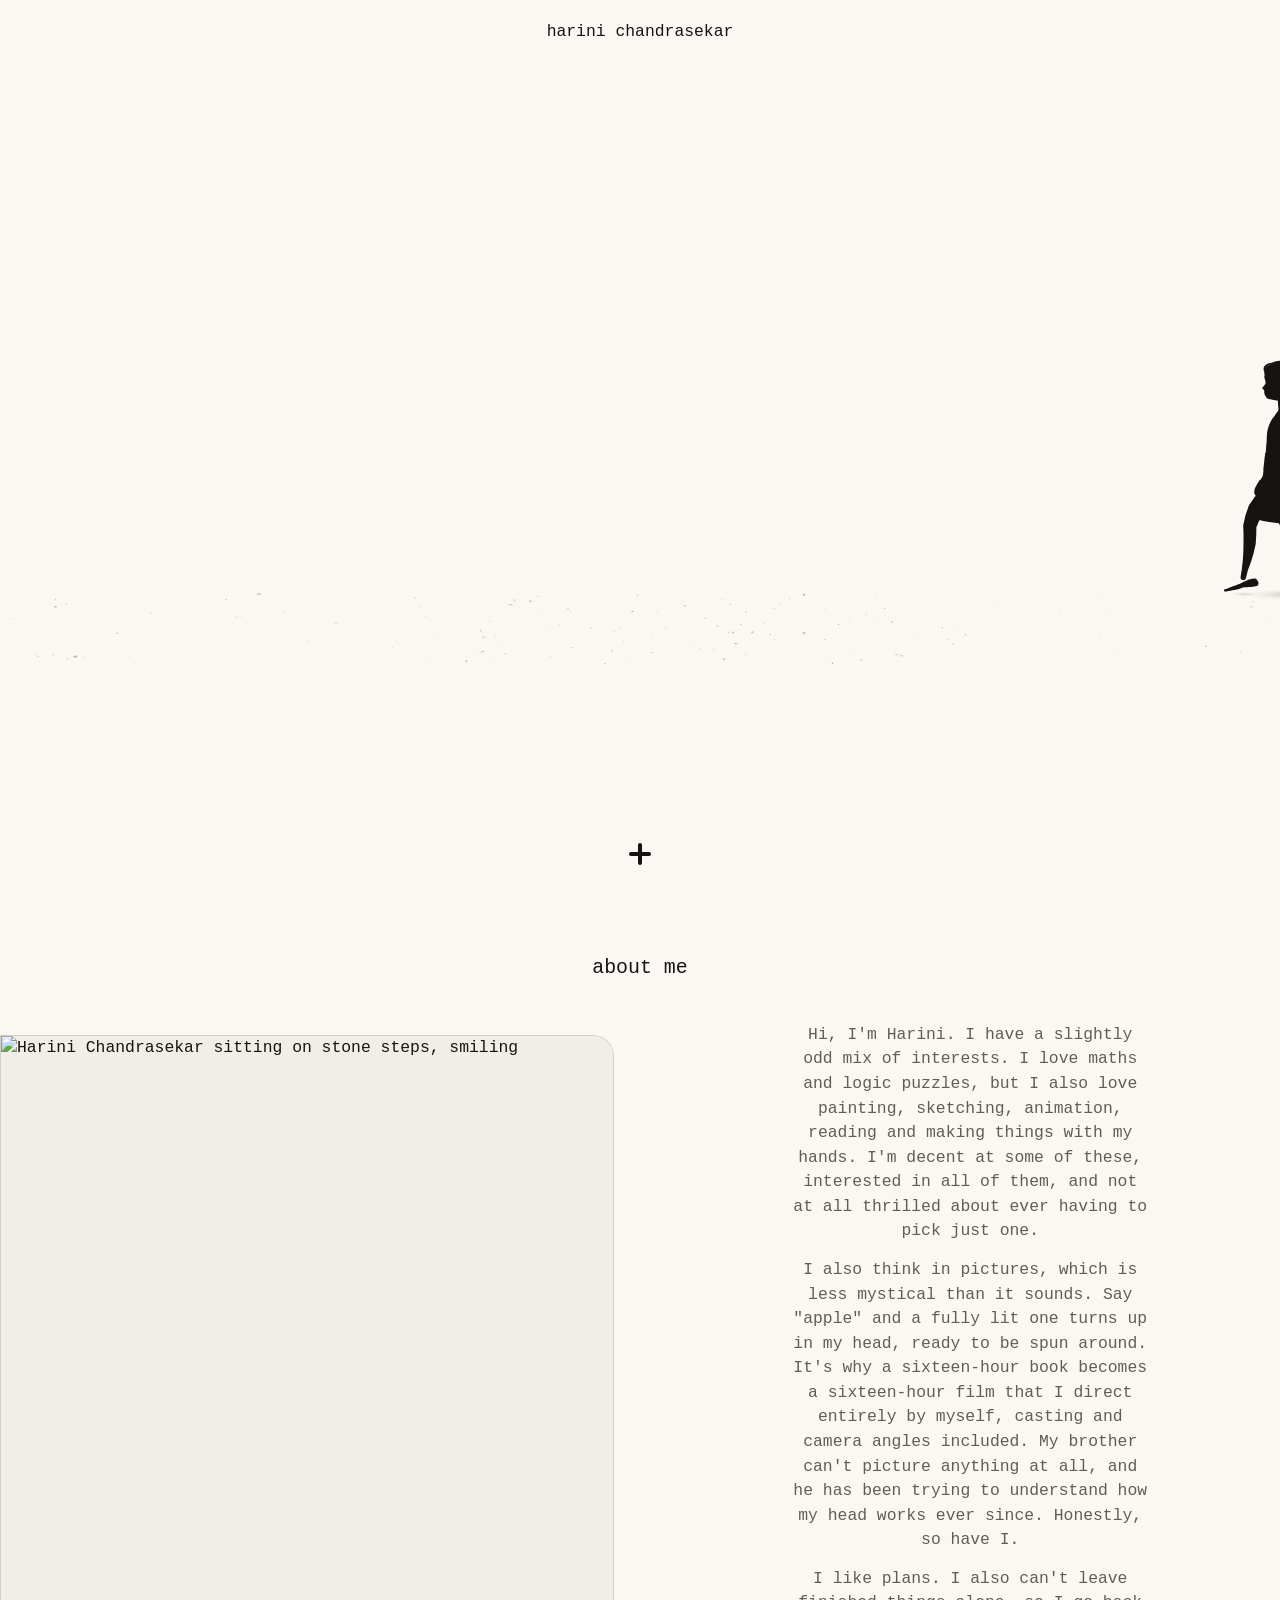
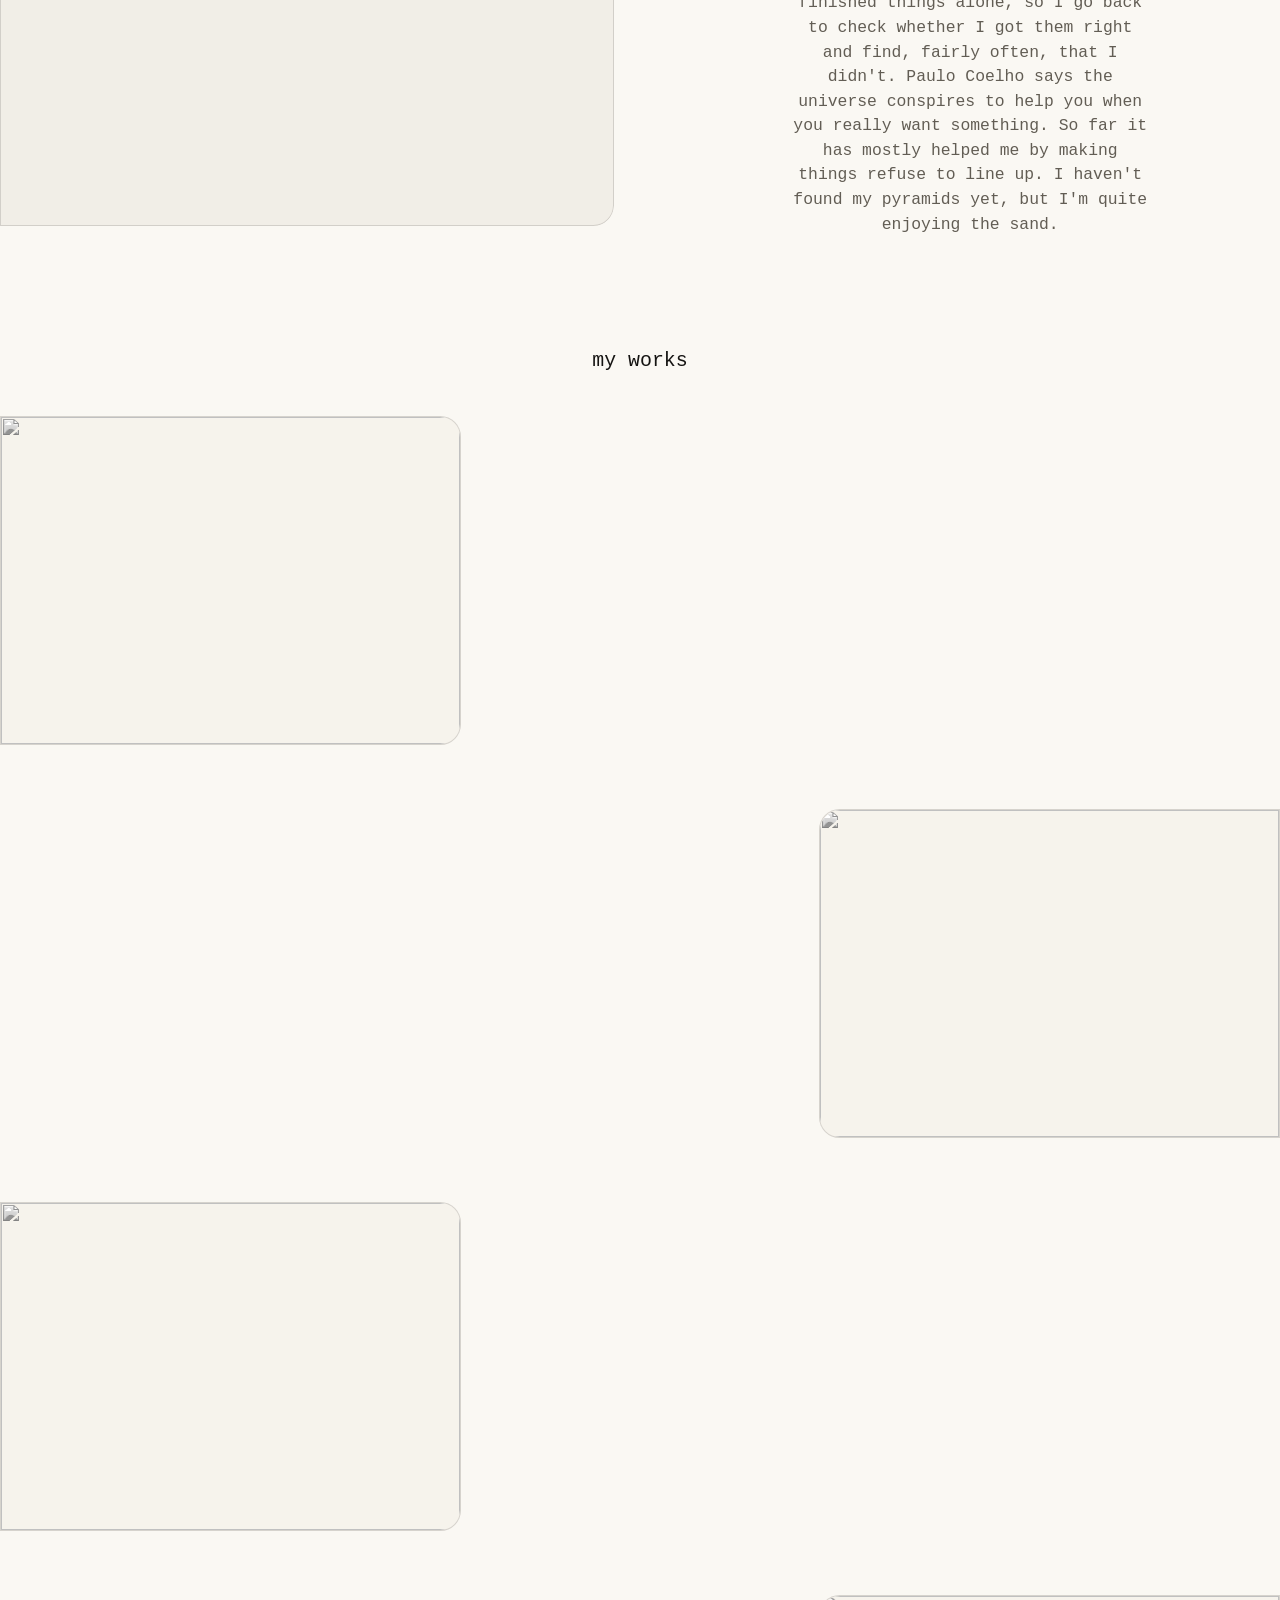
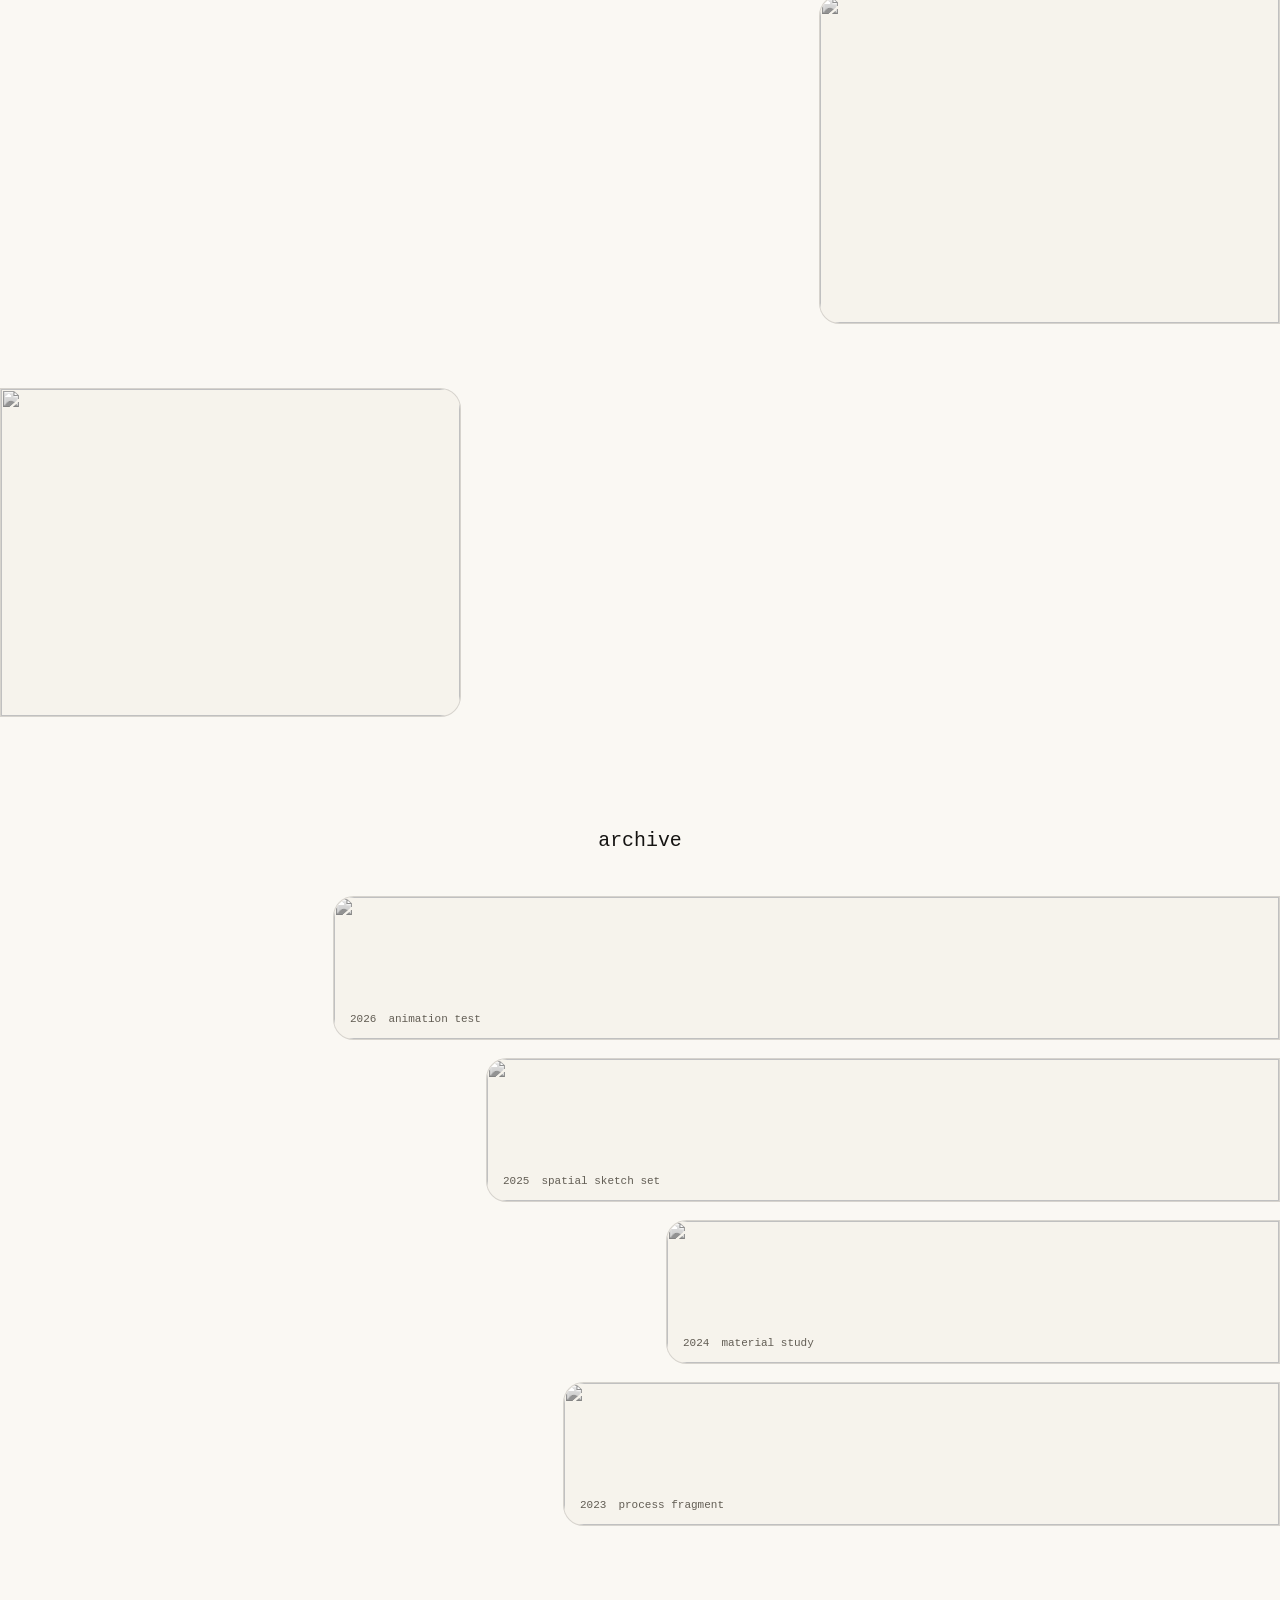
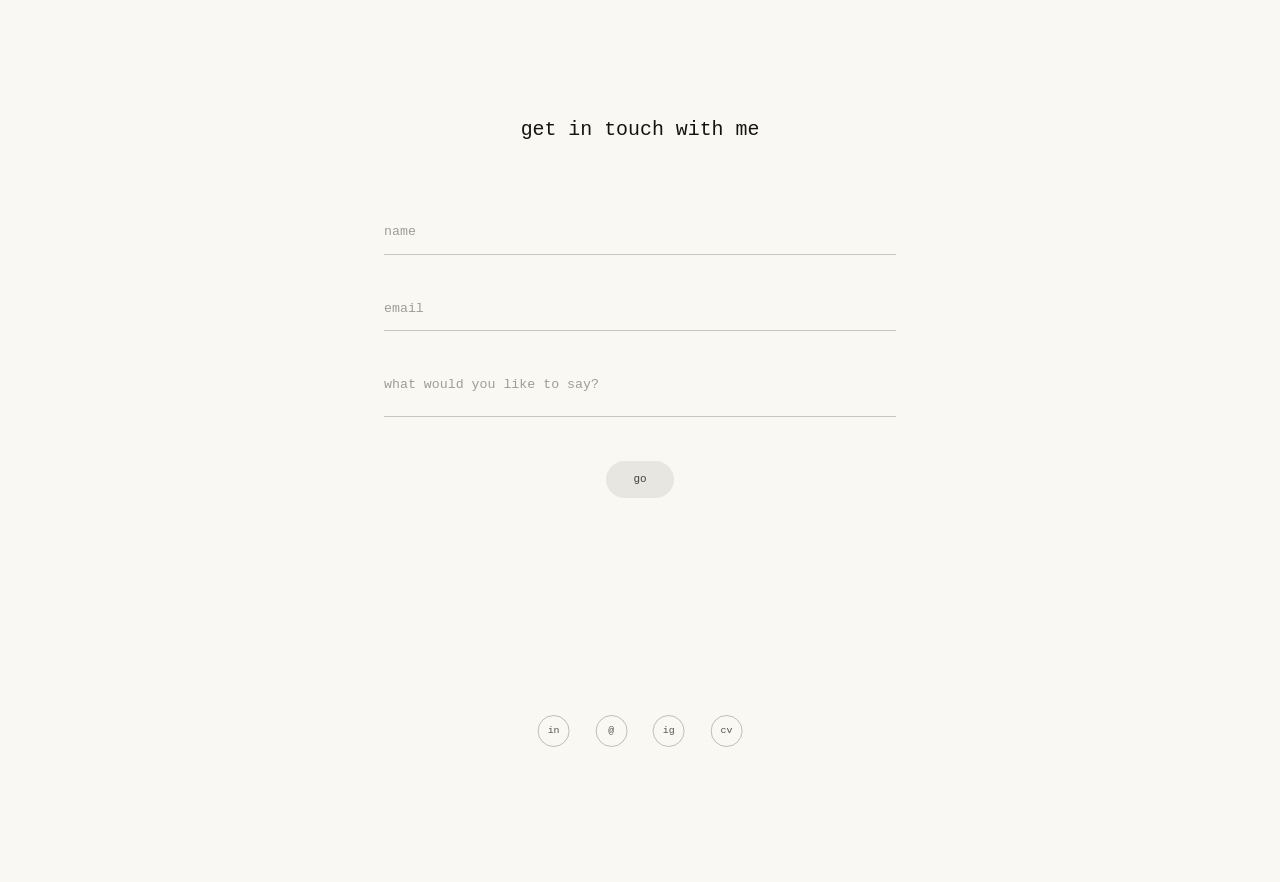
==== index.html @ f2aebfb5 "Smaller copies of the scripts in scripts/min/ (comments and indentation out: the landing animation 1" ====
<!doctype html>
<html lang="en">
  <head>
    <meta charset="utf-8">
    <meta name="viewport" content="width=device-width, initial-scale=1">
    <meta
      name="description"
      content="Personal portfolio website for Harini Chandrasekar."
    >
    <title>Harini Chandrasekar</title>
    <!-- link preview for application forms, email and messaging apps; the image address must be absolute (update it when the site moves to its own domain) -->
    <meta property="og:type" content="website">
    <meta property="og:title" content="Harini Chandrasekar">
    <meta property="og:description" content="Personal portfolio website for Harini Chandrasekar.">
    <meta property="og:url" content="https://harinichandrasekar0912.github.io/harini-portolfio/">
    <meta property="og:image" content="https://harinichandrasekar0912.github.io/harini-portolfio/assets/images/social/og-image.png">
    <meta property="og:image:width" content="1200">
    <meta property="og:image:height" content="630">
    <meta property="og:image:alt" content="The silhouette of a girl sketching her thoughts in the air, under the name Harini Chandrasekar.">
    <meta name="twitter:card" content="summary_large_image">
    <link rel="icon" type="image/svg+xml" href="assets/icons/favicon.svg">
    <link rel="apple-touch-icon" href="assets/icons/apple-touch-icon.png">
    <meta name="theme-color" content="#faf8f3">
    <link rel="stylesheet" href="styles/main.css">
    <link rel="stylesheet" href="styles/motion.css">
    <link rel="stylesheet" href="styles/responsive.css">
    <link rel="stylesheet" href="styles/landing-girl-animation.css">
    <!-- the landing animation is fetched at once, at high priority, but only started after the first paint (see the end of <body>) -->
    <link rel="preload" href="scripts/min/landing-girl-animation.js" as="script" fetchpriority="high">
  </head>
  <body>
    <a class="skip-link" href="#work">skip to work</a>

    <main id="main">
      <section class="section landing-section" id="landing" tabindex="-1" aria-label="landing">
        <h1 class="site-name">harini chandrasekar</h1>
        <div
          class="landing-media"
          role="img"
          aria-label="a black-and-white animation of a girl sketching her thoughts in the air"
        >
          <div class="landing-girl-animation" data-landing-girl-animation aria-hidden="true"></div>
        </div>
      </section>

      <section class="section about-section" id="about" tabindex="-1" aria-labelledby="about-heading">
        <h2 class="section-title" id="about-heading">about me</h2>
        <div class="section-inner about-layout">
          <figure class="about-portrait">
            <picture>
              <source type="image/avif" srcset="assets/images/about/portrait-480.avif 480w, assets/images/about/portrait-800.avif 791w" sizes="(max-width: 760px) 78vw, 46vw">
              <source type="image/webp" srcset="assets/images/about/portrait-480.webp 480w, assets/images/about/portrait-800.webp 791w" sizes="(max-width: 760px) 78vw, 46vw">
              <img
                src="assets/images/about/portrait-800.webp"
                alt="Harini Chandrasekar sitting on stone steps, smiling"
                width="791"
                height="791"
                loading="lazy"
                decoding="async"
              >
            </picture>
          </figure>
          <div class="about-copy">
            <p>Hi, I'm Harini. I have a slightly odd mix of interests. I love maths and logic puzzles, but I also love painting, sketching, animation, reading and making things with my hands. I'm decent at some of these, interested in all of them, and not at all thrilled about ever having to pick just one.</p>
            <p>I also think in pictures, which is less mystical than it sounds. Say "apple" and a fully lit one turns up in my head, ready to be spun around. It's why a sixteen-hour book becomes a sixteen-hour film that I direct entirely by myself, casting and camera angles included. My brother can't picture anything at all, and he has been trying to understand how my head works ever since. Honestly, so have I.</p>
            <p>I like plans. I also can't leave finished things alone, so I go back to check whether I got them right and find, fairly often, that I didn't. Paulo Coelho says the universe conspires to help you when you really want something. So far it has mostly helped me by making things refuse to line up. I haven't found my pyramids yet, but I'm quite enjoying the sand.</p>
          </div>
        </div>
      </section>

      <section class="section work-section" id="work" tabindex="-1" aria-labelledby="work-heading">
        <h2 class="section-title" id="work-heading">my works</h2>
        <ol class="work-list" aria-label="selected work">
          <li class="work-row work-row-left">
            <button class="work-tile" type="button" data-project-trigger="project-01" aria-label="open project: pause">
              <picture>
                <source type="image/avif" srcset="assets/images/work/project-01/thumb-800.avif 800w, assets/images/work/project-01/thumb-1200.avif 1200w" sizes="(max-width: 760px) min(82vw, 420px), min(36vw, 540px)">
                <img
                  src="assets/images/work/project-01/thumb-1200.webp"
                  srcset="assets/images/work/project-01/thumb-800.webp 800w, assets/images/work/project-01/thumb-1200.webp 1200w"
                  sizes="(max-width: 760px) min(82vw, 420px), min(36vw, 540px)"
                  alt=""
                  width="1200"
                  height="857"
                  loading="lazy"
                  decoding="async"
                >
              </picture>
            </button>
            <div class="work-space" aria-hidden="true"></div>
          </li>
          <li class="work-row work-row-right">
            <div class="work-space" aria-hidden="true"></div>
            <button class="work-tile" type="button" data-project-trigger="project-02" aria-label="open project: spatial archive">
              <picture>
                <source type="image/avif" srcset="assets/images/work/project-02/thumb-800.avif 800w, assets/images/work/project-02/thumb-1200.avif 1200w" sizes="(max-width: 760px) min(82vw, 420px), min(36vw, 540px)">
                <img
                  src="assets/images/work/project-02/thumb-1200.webp"
                  srcset="assets/images/work/project-02/thumb-800.webp 800w, assets/images/work/project-02/thumb-1200.webp 1200w"
                  sizes="(max-width: 760px) min(82vw, 420px), min(36vw, 540px)"
                  alt=""
                  width="1200"
                  height="857"
                  loading="lazy"
                  decoding="async"
                >
              </picture>
            </button>
          </li>
          <li class="work-row work-row-left">
            <button class="work-tile" type="button" data-project-trigger="project-03" aria-label="open project: rainy madras">
              <picture>
                <source type="image/avif" srcset="assets/images/work/project-03/thumb-800.avif 800w, assets/images/work/project-03/thumb-1200.avif 1200w" sizes="(max-width: 760px) min(82vw, 420px), min(36vw, 540px)">
                <img
                  src="assets/images/work/project-03/thumb-1200.webp"
                  srcset="assets/images/work/project-03/thumb-800.webp 800w, assets/images/work/project-03/thumb-1200.webp 1200w"
                  sizes="(max-width: 760px) min(82vw, 420px), min(36vw, 540px)"
                  alt=""
                  width="1200"
                  height="857"
                  loading="lazy"
                  decoding="async"
                >
              </picture>
            </button>
            <div class="work-space" aria-hidden="true"></div>
          </li>
          <li class="work-row work-row-right">
            <div class="work-space" aria-hidden="true"></div>
            <button class="work-tile" type="button" data-project-trigger="project-04" aria-label="open project: shade">
              <picture>
                <source type="image/avif" srcset="assets/images/work/project-04/thumb-800.avif 800w, assets/images/work/project-04/thumb-1200.avif 1200w" sizes="(max-width: 760px) min(82vw, 420px), min(36vw, 540px)">
                <img
                  src="assets/images/work/project-04/thumb-1200.webp"
                  srcset="assets/images/work/project-04/thumb-800.webp 800w, assets/images/work/project-04/thumb-1200.webp 1200w"
                  sizes="(max-width: 760px) min(82vw, 420px), min(36vw, 540px)"
                  alt=""
                  width="1200"
                  height="857"
                  loading="lazy"
                  decoding="async"
                >
              </picture>
            </button>
          </li>
          <li class="work-row work-row-left">
            <button class="work-tile" type="button" data-project-trigger="project-05" aria-label="open project: staircase">
              <picture>
                <source type="image/avif" srcset="assets/images/work/project-05/thumb-800.avif 800w, assets/images/work/project-05/thumb-1200.avif 1200w" sizes="(max-width: 760px) min(82vw, 420px), min(36vw, 540px)">
                <img
                  src="assets/images/work/project-05/thumb-1200.webp"
                  srcset="assets/images/work/project-05/thumb-800.webp 800w, assets/images/work/project-05/thumb-1200.webp 1200w"
                  sizes="(max-width: 760px) min(82vw, 420px), min(36vw, 540px)"
                  alt=""
                  width="1200"
                  height="857"
                  loading="lazy"
                  decoding="async"
                >
              </picture>
            </button>
            <div class="work-space" aria-hidden="true"></div>
          </li>
        </ol>
      </section>

      <section class="section archive-section" id="archive" tabindex="-1" aria-labelledby="archive-heading">
        <h2 class="section-title" id="archive-heading">archive</h2>
        <div class="section-inner archive-layout">
          <div class="archive-empty" aria-hidden="true"></div>
          <ol class="archive-bars" aria-label="archive items">
            <li>
              <button class="archive-item archive-bar archive-bar-long" type="button" data-project-trigger="archive-01" aria-label="open archive item: animation test">
                <img src="assets/images/archive/archive-placeholder.svg" alt="" width="1200" height="360" sizes="(max-width: 760px) 96vw, 58vw" loading="lazy" decoding="async">
                <span class="archive-bar-meta"><time datetime="2026">2026</time> animation test</span>
              </button>
            </li>
            <li>
              <button class="archive-item archive-bar archive-bar-medium" type="button" data-project-trigger="archive-02" aria-label="open archive item: spatial sketch set">
                <img src="assets/images/archive/archive-placeholder.svg" alt="" width="1200" height="360" sizes="(max-width: 760px) 88vw, 48vw" loading="lazy" decoding="async">
                <span class="archive-bar-meta"><time datetime="2025">2025</time> spatial sketch set</span>
              </button>
            </li>
            <li>
              <button class="archive-item archive-bar archive-bar-short" type="button" data-project-trigger="archive-03" aria-label="open archive item: material study">
                <img src="assets/images/archive/archive-placeholder.svg" alt="" width="1200" height="360" sizes="(max-width: 760px) 76vw, 38vw" loading="lazy" decoding="async">
                <span class="archive-bar-meta"><time datetime="2024">2024</time> material study</span>
              </button>
            </li>
            <li>
              <button class="archive-item archive-bar archive-bar-midshort" type="button" data-project-trigger="archive-04" aria-label="open archive item: process fragment">
                <img src="assets/images/archive/archive-placeholder.svg" alt="" width="1200" height="360" sizes="(max-width: 760px) 82vw, 42vw" loading="lazy" decoding="async">
                <span class="archive-bar-meta"><time datetime="2023">2023</time> process fragment</span>
              </button>
            </li>
          </ol>
        </div>
      </section>

      <section class="section contact-section" id="contact" tabindex="-1" aria-labelledby="contact-heading">
        <h2 class="sr-only" id="contact-heading">get in touch with me</h2>
        <div class="section-inner contact-layout">
          <form class="contact-form" data-contact-form novalidate>
            <p class="contact-title" aria-hidden="true">get in touch with me</p>
            <label for="contact-name">
              <span class="sr-only">name</span>
              <input id="contact-name" type="text" name="name" autocomplete="name" placeholder="name" required>
            </label>
            <label for="contact-email">
              <span class="sr-only">email</span>
              <input id="contact-email" type="email" name="email" autocomplete="email" placeholder="email" required>
            </label>
            <label for="contact-message">
              <span class="sr-only">what would you like to say?</span>
              <textarea id="contact-message" name="message" rows="1" placeholder="what would you like to say?" data-auto-expand required></textarea>
            </label>
            <button class="submit-button" type="submit">go</button>
            <p class="form-response" data-form-response aria-live="polite"></p>
          </form>

          <nav class="contact-links" aria-label="contact links">
            <a href="#" aria-label="LinkedIn">
              <span class="contact-icon-placeholder" aria-hidden="true">in</span>
            </a>
            <a href="mailto:" aria-label="email">
              <span class="contact-icon-placeholder" aria-hidden="true">@</span>
            </a>
            <a href="#" aria-label="Instagram">
              <span class="contact-icon-placeholder" aria-hidden="true">ig</span>
            </a>
            <a href="assets/documents/harini-chandrasekar-resume.pdf" download aria-label="download CV" data-pending>
              <span class="contact-icon-placeholder" aria-hidden="true">cv</span>
            </a>
          </nav>
        </div>
      </section>
    </main>

    <div class="viewport-edge-blur viewport-edge-blur-top" aria-hidden="true"></div>
    <div class="viewport-edge-blur viewport-edge-blur-bottom" aria-hidden="true"></div>

    <nav class="nav-object" data-nav-object aria-label="section navigation">
      <svg class="radial-lines" viewBox="0 0 380 180" aria-hidden="true" focusable="false">
        <line class="radial-line radial-line-about" x1="190" y1="138" x2="68" y2="50" pathLength="1"></line>
        <line class="radial-line radial-line-work" x1="190" y1="138" x2="142" y2="-6" pathLength="1"></line>
        <line class="radial-line radial-line-archive" x1="190" y1="138" x2="238" y2="-6" pathLength="1"></line>
        <line class="radial-line radial-line-contact" x1="190" y1="138" x2="312" y2="50" pathLength="1"></line>
      </svg>
      <ul class="radial-menu" id="radial-menu" aria-hidden="true">
        <li class="radial-item radial-item-about">
          <button type="button" data-nav-target="about" tabindex="-1">about</button>
        </li>
        <li class="radial-item radial-item-work">
          <button type="button" data-nav-target="work" tabindex="-1">work</button>
        </li>
        <li class="radial-item radial-item-archive">
          <button type="button" data-nav-target="archive" tabindex="-1">archive</button>
        </li>
        <li class="radial-item radial-item-contact">
          <button type="button" data-nav-target="contact" tabindex="-1">contact</button>
        </li>
      </ul>
      <button
        class="nav-core"
        type="button"
        data-nav-core
        aria-label="open navigation"
        aria-expanded="false"
        aria-controls="radial-menu"
      >
        <span class="nav-ring" aria-hidden="true">
          <svg viewBox="0 0 44 44" focusable="false">
            <circle cx="22" cy="22" r="20" pathLength="1"></circle>
          </svg>
        </span>
        <span class="plus-stem" aria-hidden="true"></span>
        <span class="plus-arm" aria-hidden="true"></span>
      </button>
    </nav>

    <div class="nav-travel-ball" data-travel-ball aria-hidden="true">
      <span class="travel-label" data-travel-label></span>
      <span class="travel-roll-detail" aria-hidden="true"></span>
      <span class="travel-shadow" aria-hidden="true"></span>
    </div>

    <div
      class="project-viewer"
      data-project-viewer
      role="dialog"
      aria-modal="true"
      aria-hidden="true"
      aria-label="focused project view"
      tabindex="-1"
    >
      <div class="project-glass" aria-hidden="true"></div>
      <figure class="project-hero-frame" data-project-frame aria-hidden="true">
        <img alt="" data-project-hero>
      </figure>
      <div class="project-story" data-project-story>
        <div class="project-track" data-project-track></div>
      </div>
      <div class="project-progress" data-project-progress aria-hidden="true">
        <span data-project-progress-bar></span>
      </div>
      <button class="project-close" type="button" data-project-close aria-label="close project view">
        <span aria-hidden="true"></span>
        <span aria-hidden="true"></span>
      </button>
    </div>

    <script src="scripts/min/navigation-ball.js" defer></script>
    <script src="scripts/min/main.js" defer></script>
    <script>
      /* The landing animation starts right after the page's first paint, so the title and the navigation never wait for it to set up
         (its file is already loading: the preload in <head>). A hidden tab, which paints nothing, starts it after a second. */
      (function () {
        var started = false;

        function start() {
          var el;

          if (started) {
            return;
          }

          started = true;
          el = document.createElement("script");
          el.src = "scripts/min/landing-girl-animation.js";
          document.body.appendChild(el);
        }

        document.addEventListener("DOMContentLoaded", function () {
          window.requestAnimationFrame(function () {
            window.setTimeout(start, 0);
          });
          window.setTimeout(start, 1000);
        });
      })();
    </script>
  </body>
</html>
---- styles/main.css ----
/*
  The design system. Every colour, size, line, corner, duration and curve on the page comes from this list; nothing is set "by eye" in
  a rule. Keep it small: if a new value seems needed, first try the nearest one that is already here.

  colour   paper (the page) and one shade of it for empty picture frames; ink for text in three strengths (ink, soft, faint);
           lines are ink at three fixed strengths (soft, line, strong). The project stage is black with white at two strengths.
  type     one family (monospace), four sizes (xs, sm, md, lg), two weights, two line-heights.
  lines    one hairline (1px). Corners: the picture radius, the pill and the circle.
  motion   one curve (a gentle deceleration) and three durations (fast for colour, medium for state, slow for arrivals).
*/
:root {
  --color-ink-rgb: 21 20 18; /* the ink as channels, for the fixed-strength tints below */
  --color-paper-rgb: 250 248 243;
  --color-paper: #faf8f3;
  --color-paper-shade: #f6f3ec; /* an empty picture frame, before its picture arrives */
  --color-paper-warm: var(--color-paper-shade); /* older name, same value */
  --color-paper-soft: #f1eee7; /* about portrait frame only: to become --color-paper-shade (About owner) */
  --color-ink: #151412;
  --color-ink-soft: #625d54; /* secondary text */
  --color-ink-faint: rgb(var(--color-ink-rgb) / 0.42); /* placeholders, the dotted spokes of the menu */
  --color-line-soft: rgb(var(--color-ink-rgb) / 0.08);
  --color-line: rgb(var(--color-ink-rgb) / 0.14);
  --color-line-strong: rgb(var(--color-ink-rgb) / 0.58);

  --color-stage: #050505; /* the project viewer */
  --color-on-stage: #ffffff;
  --color-stage-line: rgb(255 255 255 / 0.28);
  --color-stage-line-strong: rgb(255 255 255 / 0.86);

  /* Suisse Int'l Mono is named first but is not loaded by the site, so visitors see their system monospace (SF Mono on a Mac, Consolas on
     Windows). Consolas has no weights between regular and bold, so the two weights below only differ on a Mac. */
  --font-mono: "Suisse Int'l Mono", "Suisse Intl Mono", ui-monospace, "SFMono-Regular", "SF Mono", Consolas, "Liberation Mono", Menlo, monospace;
  --weight-regular: 370;
  --weight-medium: 420;
  --leading-tight: 1.2;
  --leading-body: 1.5;

  --hairline: 1px;
  --radius-circle: 50%;
  --radius-pill: 999px;

  --focus-ring: var(--hairline) solid var(--color-ink);
  --focus-offset: 4px;

  --space-1: 0.25rem;
  --space-2: 0.5rem;
  --space-3: 0.75rem;
  --space-4: 1rem;
  --space-5: 1.5rem;
  --space-6: 2rem;
  --space-7: 3rem;
  --space-8: 5.5rem;
  --space-9: 9rem;
  --space-10: 12rem;
  --page-x: clamp(1.25rem, 5.4vw, 6.25rem);

  --text-xs: clamp(0.66rem, 0.64rem + 0.06vw, 0.72rem); /* labels, captions, the menu */
  --text-sm: clamp(0.78rem, 0.75rem + 0.1vw, 0.88rem); /* form fields, project text */
  --text-md: clamp(0.94rem, 0.88rem + 0.18vw, 1.06rem); /* reading text, the name */
  --text-lg: clamp(1rem, 0.86rem + 0.48vw, 1.32rem); /* section titles */
  --title-gap: clamp(2.25rem, 4.8vh, 3.75rem); /* from a section title to its content */

  --line-thin: var(--hairline); /* older name */
  --radius-round: var(--radius-pill); /* older name */
  --image-radius: clamp(14px, 1.6vw, 28px);

  --ease-standard: cubic-bezier(0.22, 1, 0.36, 1);
  --duration-fast: 160ms; /* colour and opacity answers to the pointer */
  --duration-medium: 360ms; /* a change of state */
  --duration-slow: 720ms; /* things arriving */

  /* the navigation's own sequence (scripts/navigation-ball.js times the spokes and the ball against these; change them together) */
  --nav-blink: 120ms; /* a linear cut in or out */
  --nav-draw: 500ms; /* the ring draws, then the spokes and the black disc arrive */
  --nav-pop: 440ms; /* each circle pops in ... */
  --nav-pop-after: 940ms; /* ... starting once the drawing is done */
  --nav-choose: 900ms; /* the chosen circle shrinks into the ball */
  --nav-restore: 420ms; /* the plus comes back after a trip */

  --z-edge-blur: 500;
  --z-site-name: 650;
  --z-nav: 700;
  --z-travel-ball: 760;
  --z-project: 900;

  --plus-circle-size: 42px;
  --nav-bottom-buffer: clamp(1rem, 3vh, 1.55rem);
  --navi-circle-size: 62px;
  --nav-size: var(--plus-circle-size);
  --ball-size: 44px;
  --contact-icon-size: 32px;
  --section-gap-half: clamp(3rem, 6.2vh, 4.75rem); /* half the space between two sections' contents */
  --landing-media-width: min(92vw, 1180px);
  --landing-media-mobile-width: min(90vw, 560px);
}

/*
  Font preview, temporary (the switch is the small script at the top of index.html). Each family gets the two weights the tokens use
  (370 / 420 for the variable Geist and JetBrains), or the nearest it has (400 for both in Plex and DM, which have nothing between
  400 and 500). Every family has the same 0.6 em character width, so lines break in the same places. Remove once a family is chosen
  and self-hosted.
*/
html[data-font="plex"] {
  --font-mono: "IBM Plex Mono", ui-monospace, monospace;
  --weight-regular: 400;
  --weight-medium: 400; /* 500 is its next weight, much heavier than 420 next to the others; 400 is the nearest */
}

html[data-font="geist"] {
  --font-mono: "Geist Mono", ui-monospace, monospace;
}

/* JetBrains Mono's lower case is about 6 % taller than the others' (x-height 0.55 em against 0.50 to 0.53): it is set to Plex's
   x-height so it doesn't win or lose on size alone */
html[data-font="jetbrains"] {
  --font-mono: "JetBrains Mono", ui-monospace, monospace;
  font-size-adjust: 0.52;
}

html[data-font="dm"] {
  --font-mono: "DM Mono", ui-monospace, monospace;
  --weight-regular: 400;
  --weight-medium: 400; /* 500 is its next weight, much heavier than 420 next to the others; 400 is the nearest */
}

*,
*::before,
*::after {
  box-sizing: border-box;
}

html {
  /* the page is drawn in its own paper and ink: a browser's automatic dark mode must not invert it */
  color-scheme: only light;
  background: var(--color-paper);
  color: var(--color-ink);
  scroll-behavior: smooth;
  text-size-adjust: 100%;
  /* No classic scrollbar: it used to vanish whenever a project opened (and come back when it closed), which shifted the whole
     page and the navigation ball sideways by half a scrollbar. Scrolling itself (wheel, touch, keys, the nav) is unchanged. */
  scrollbar-width: none;
  /* no grey flash over a tile / button when it is tapped on a phone */
  -webkit-tap-highlight-color: transparent;
}

html::-webkit-scrollbar {
  display: none;
}

a,
button,
input,
textarea,
[data-project-trigger] {
  touch-action: manipulation;
}

body {
  min-width: 320px;
  margin: 0;
  background: var(--color-paper);
  color: var(--color-ink);
  font-family: var(--font-mono);
  font-size: var(--text-md);
  font-weight: var(--weight-regular);
  line-height: var(--leading-body);
  letter-spacing: 0;
  overflow-x: hidden;
  transition:
    background-color var(--duration-slow) var(--ease-standard),
    color var(--duration-slow) var(--ease-standard);
}

body.is-project-open {
  overflow: hidden;
}

/* paragraphs break without a lone last word; one-line titles stay whole */
p {
  text-wrap: pretty;
}

h1,
h2,
h3 {
  text-wrap: balance;
}

img,
svg,
video {
  display: block;
  max-width: 100%;
}

button,
input,
textarea {
  font: inherit;
  letter-spacing: inherit;
}

button {
  color: inherit;
}

a {
  color: inherit;
  text-decoration: none;
}

a:hover,
a:focus-visible {
  text-decoration: underline;
  text-decoration-thickness: var(--hairline);
  text-underline-offset: 0.28em;
}

button:focus-visible,
a:focus-visible,
input:focus-visible,
textarea:focus-visible {
  outline: var(--focus-ring);
  outline-offset: var(--focus-offset);
}

/* selected text is ink on paper turned round; on the dark project stage, the other way */
::selection {
  background: var(--color-ink);
  color: var(--color-paper);
}

.project-viewer.is-active ::selection {
  background: var(--color-on-stage);
  color: var(--color-stage);
}

/* the skip link is its own focus mark: a pill that slides in, with no second ring or underline around it */
.skip-link {
  position: fixed;
  left: var(--space-4);
  top: var(--space-4);
  z-index: 1000;
  padding: var(--space-2) var(--space-3);
  background: var(--color-paper);
  border: var(--hairline) solid var(--color-ink);
  border-radius: var(--radius-pill);
  font-size: var(--text-xs);
  line-height: var(--leading-tight);
  transform: translateY(calc(-100% - var(--space-4) - 2px));
  transition: transform var(--duration-medium) var(--ease-standard);
}

.skip-link:focus,
.skip-link:focus-visible {
  outline: none;
  text-decoration: none;
  transform: translateY(0);
}

.sr-only {
  position: absolute;
  width: 1px;
  height: 1px;
  padding: 0;
  margin: -1px;
  overflow: hidden;
  clip: rect(0, 0, 0, 0);
  white-space: nowrap;
  border: 0;
}

.section {
  position: relative;
  min-height: 100svh;
  padding: var(--space-10) var(--page-x);
}

.section:focus {
  outline: none;
}

.section-title {
  width: 100%;
  margin: 0 0 var(--title-gap);
  color: var(--color-ink);
  font-size: var(--text-lg);
  font-weight: var(--weight-regular);
  line-height: var(--leading-tight);
  text-align: center;
  text-transform: lowercase;
}

/*
  Soft edges at the top and bottom of the window while the page is scrolling. These are plain gradients that fade the content into the
  paper colour. (They used to be blurred glass; a blurred backdrop over a scrolling page froze the first scroll for ~100 ms and cost
  frames on slower graphics cards, for an effect that is hard to tell apart from a fade.)
*/
.viewport-edge-blur {
  position: fixed;
  left: 0;
  z-index: var(--z-edge-blur);
  width: 100%;
  pointer-events: none;
  opacity: 0;
  transition: opacity var(--duration-medium) var(--ease-standard);
}

.viewport-edge-blur-top {
  top: 0;
  height: clamp(72px, 12vh, 150px);
  background: linear-gradient(
    to bottom,
    rgb(var(--color-paper-rgb) / 0.9) 0%,
    rgb(var(--color-paper-rgb) / 0.72) 30%,
    rgb(var(--color-paper-rgb) / 0.3) 66%,
    rgb(var(--color-paper-rgb) / 0) 100%
  );
}

.viewport-edge-blur-bottom {
  bottom: 0;
  height: clamp(84px, 14vh, 170px);
  background: linear-gradient(
    to top,
    rgb(var(--color-paper-rgb) / 0.9) 0%,
    rgb(var(--color-paper-rgb) / 0.72) 30%,
    rgb(var(--color-paper-rgb) / 0.3) 66%,
    rgb(var(--color-paper-rgb) / 0) 100%
  );
}

/*
  Pictures (the overview tiles, the archive bars, the portrait) sit ABOVE the paper-coloured edge fades, so the white fade only acts on the page
  itself (text, paper). Where a picture crosses the top or bottom edge of the screen it fades to black instead: scripts/main.js
  (initImageVignette) gives each picture two strips with a fixed black gradient, as tall as the edge zone, and moves them with a transform so
  the black stays pinned to the edge of the screen while the picture scrolls through it (nothing is repainted while scrolling).
*/
:root {
  --z-edge-pictures: 510;
  --vig-top-h: 108px;
  --vig-bottom-h: 126px;
}

.edge-vignette {
  position: absolute;
  left: 0;
  right: 0;
  z-index: 2;
  display: none;
  pointer-events: none;
  will-change: transform;
}

.edge-vignette-top {
  top: 0;
  height: var(--vig-top-h);
  background: linear-gradient(
    to bottom,
    rgba(0, 0, 0, 0.9) 0%,
    rgba(0, 0, 0, 0.68) 30%,
    rgba(0, 0, 0, 0.28) 66%,
    rgba(0, 0, 0, 0) 100%
  );
}

.edge-vignette-bottom {
  bottom: 0;
  height: var(--vig-bottom-h);
  background: linear-gradient(
    to top,
    rgba(0, 0, 0, 0.9) 0%,
    rgba(0, 0, 0, 0.68) 30%,
    rgba(0, 0, 0, 0.28) 66%,
    rgba(0, 0, 0, 0) 100%
  );
}

body.is-scroll-middle .viewport-edge-blur {
  opacity: 1;
}

body.is-scroll-bottom .viewport-edge-blur-top {
  opacity: 0.9;
}

body.is-scroll-top .viewport-edge-blur,
body.is-scroll-bottom .viewport-edge-blur-bottom,
body.is-project-open .viewport-edge-blur {
  opacity: 0;
}

.section-inner {
  width: min(100%, 1180px);
  margin-inline: auto;
}

.landing-section {
  display: grid;
  grid-template-rows: auto minmax(0, 1fr);
  align-items: stretch;
  min-height: 100svh;
  padding-top: clamp(1rem, 2.4vh, 1.55rem);
  padding-bottom: calc(var(--space-8) + var(--nav-size));
}

.site-name {
  position: relative;
  z-index: var(--z-site-name);
  margin: 0;
  text-align: center;
  color: var(--color-ink);
  font-size: var(--text-md);
  font-weight: var(--weight-medium);
  line-height: var(--leading-tight);
  letter-spacing: 0;
  text-transform: lowercase;
}

.landing-media {
  position: relative;
  align-self: center;
  justify-self: center;
  width: var(--landing-media-width);
  aspect-ratio: 21 / 8;
  margin-top: clamp(0.5rem, 2vh, 1.5rem);
  border: var(--line-thin) solid var(--color-line-soft);
  background: var(--color-paper);
  overflow: hidden;
}

.about-section {
  display: flex;
  flex-direction: column;
  align-items: center;
  justify-content: flex-start;
  /* the space between one section's content and the next section's title is the bottom padding of one plus the top padding of the other:
     kept to roughly one and a half rows of tiles (it used to be four) */
  min-height: 0;
  padding-block: var(--section-gap-half);
}

.about-layout {
  display: grid;
  grid-template-columns: minmax(320px, 0.9fr) minmax(280px, 1.1fr);
  align-items: center;
  width: 100vw;
  margin-left: calc(50% - 50vw);
  gap: clamp(5rem, 12vw, 12rem);
}

.about-portrait {
  position: relative;
  z-index: var(--z-edge-pictures);
  width: min(48vw, 660px);
  margin: 0;
  justify-self: start;
  overflow: hidden;
  border-radius: 0 var(--image-radius) var(--image-radius) 0;
}

.about-portrait picture {
  display: block;
  border-radius: inherit;
}

.about-portrait img {
  width: 100%;
  aspect-ratio: 1 / 1;
  object-fit: cover;
  border: var(--line-thin) solid var(--color-line);
  border-radius: inherit;
  background: var(--color-paper-soft);
}

.about-copy {
  align-self: center;
  justify-self: center;
  max-width: clamp(18rem, 28vw, 30rem);
  margin-top: 0;
  color: var(--color-ink-soft);
  font-size: var(--text-md);
  font-weight: 340;
  text-align: center;
}

.about-copy p + p {
  margin-top: 0.85em;
}

.about-copy p {
  margin: 0;
}

.work-section {
  min-height: 0;
  padding-block: var(--section-gap-half);
}

.work-list {
  display: grid;
  gap: clamp(2.75rem, 5vw, 5rem);
  width: 100vw;
  padding: 0;
  margin: 0 0 0 calc(50% - 50vw);
  list-style: none;
}

.work-row {
  display: grid;
  grid-template-columns: minmax(0, 1fr) minmax(0, 1fr);
  align-items: center;
  gap: 0;
  min-height: clamp(220px, 25vw, 360px);
}

.work-row-right {
  grid-template-columns: minmax(0, 1fr) minmax(0, 1fr);
}

.work-tile {
  position: relative;
  display: block;
  width: clamp(280px, 36vw, 540px);
  aspect-ratio: 7 / 5;
  padding: 0;
  border: var(--line-thin) solid var(--color-line);
  border-radius: 0;
  background: var(--color-paper-warm);
  cursor: pointer;
  overflow: hidden;
  z-index: var(--z-edge-pictures);
  /* its own compositor layer: the greyscale + rounded clip of the picture is painted once, not again as the tile scrolls into view */
  will-change: transform;
}

.work-row-left .work-tile {
  justify-self: start;
  border-radius: 0 var(--image-radius) var(--image-radius) 0;
}

.work-row-right .work-tile {
  justify-self: end;
  border-radius: var(--image-radius) 0 0 var(--image-radius);
}

.work-tile::after {
  content: "";
  position: absolute;
  inset: 0;
  border: 0 solid rgba(17, 17, 17, 0);
  pointer-events: none;
}

.work-tile picture {
  display: block;
  width: 100%;
  height: 100%;
  border-radius: inherit;
}

.work-tile img {
  width: 100%;
  height: 100%;
  object-fit: cover;
  border-radius: inherit;
  filter: grayscale(1);
}

.work-space {
  min-height: clamp(4rem, 12vw, 9rem);
}

.archive-section {
  display: flex;
  flex-direction: column;
  align-items: center;
  justify-content: flex-start;
  min-height: 0;
  padding-block: var(--section-gap-half);
}

.archive-layout {
  display: grid;
  grid-template-columns: minmax(180px, 1fr) minmax(320px, 0.72fr);
  align-items: center;
  width: 100vw;
  margin-left: calc(50% - 50vw);
  gap: clamp(3rem, 8vw, 9rem);
}

.archive-empty {
  min-height: 1px;
}

.archive-bars {
  display: grid;
  gap: clamp(1rem, 2vh, 1.6rem);
  justify-items: end;
  /* min-width 0: the long bars must not stretch their grid column (that pushed the whole stack past the right edge of the screen);
     they reach out to the left from the right edge instead */
  min-width: 0;
  width: 100%;
  padding: 0;
  margin: 0;
  list-style: none;
}

.archive-bars li {
  display: flex;
  justify-content: flex-end;
  min-width: 0;
  width: 100%;
}

.archive-bar {
  --bar-width: clamp(520px, 64vw, 980px);
  position: relative;
  display: block;
  flex-shrink: 0;
  width: var(--bar-width);
  height: clamp(124px, 16vh, 210px);
  padding: 0;
  margin: 0;
  border: var(--line-thin) solid var(--color-line);
  border-radius: var(--image-radius) 0 0 var(--image-radius);
  background: var(--color-paper-warm);
  color: var(--color-paper);
  text-align: left;
  cursor: pointer;
  overflow: hidden;
  z-index: var(--z-edge-pictures);
  will-change: transform;
}

.archive-bar-long {
  --bar-width: clamp(600px, 74vw, 1240px);
}

.archive-bar-medium {
  --bar-width: clamp(520px, 62vw, 1050px);
}

.archive-bar-midshort {
  --bar-width: clamp(460px, 56vw, 940px);
}

.archive-bar-short {
  --bar-width: clamp(400px, 48vw, 780px);
}

.archive-bar img {
  width: 100%;
  height: 100%;
  object-fit: cover;
  border-radius: inherit;
  filter: grayscale(1);
}

.archive-bar::after {
  content: "";
  position: absolute;
  inset: 0;
  background: rgba(0, 0, 0, 0);
  pointer-events: none;
}

.archive-bar-meta {
  position: absolute;
  left: var(--space-4);
  bottom: var(--space-3);
  display: flex;
  gap: var(--space-3);
  color: rgba(250, 248, 243, 0.84);
  font-size: var(--text-xs);
  line-height: 1.4;
}

/* light text is for real (dark) pictures; on the pale placeholder drawing it would vanish, so it is ink there */
.archive-bar:has(img[src*="placeholder"]) .archive-bar-meta {
  color: var(--color-ink-soft);
}

/* a contact link waiting for its real address: visible, but not a link yet (main.js) */
.contact-links a.is-unset {
  cursor: default;
}

.contact-section {
  position: relative;
  display: grid;
  place-items: center;
  min-height: 100vh;
  min-height: 100svh;
  padding: 0 var(--page-x);
  overflow: hidden;
}

.contact-layout {
  position: relative;
  display: grid;
  /* the form sits in the upper part of the screen (not dead centre), so the gap to the archive above it stays small */
  place-items: start center;
  width: min(88vw, 560px);
  min-height: 100vh;
  min-height: 100svh;
  padding-top: clamp(4.5rem, 16vh, 8.5rem);
  justify-self: center;
  align-self: center;
  margin-inline: auto;
  text-align: center;
}

.contact-form {
  display: grid;
  justify-items: stretch;
  width: min(100%, 32rem);
  margin-inline: auto;
  gap: clamp(1.65rem, 4vh, 2.85rem);
}

.contact-title {
  margin: 0 0 clamp(1.5rem, 4vh, 3rem);
  text-align: center;
  font-size: clamp(1rem, 0.86rem + 0.48vw, 1.32rem);
  font-weight: 380;
  line-height: 1.2;
  text-transform: lowercase;
}

.contact-form label {
  position: relative;
  display: block;
}

.contact-form label::before,
.contact-form label::after {
  content: "";
  position: absolute;
  left: 0;
  right: 0;
  bottom: 0;
  height: var(--line-thin);
  pointer-events: none;
}

.contact-form label::before {
  background: rgba(21, 20, 18, 0.22);
}

.contact-form label::after {
  background: rgba(21, 20, 18, 0.86);
  transform: scaleX(0);
  transform-origin: left center;
  transition: transform 650ms var(--ease-standard);
}

.contact-form label:focus-within::after {
  transform: scaleX(1);
}

.contact-form input,
.contact-form textarea {
  appearance: none;
  width: 100%;
  min-height: 2.55rem;
  padding: 0.5rem 0 0.72rem;
  border: 0;
  border-bottom: var(--line-thin) solid transparent;
  border-radius: 0;
  background: transparent;
  color: var(--color-ink);
  font-size: var(--text-sm);
  line-height: 1.45;
  resize: none;
  overflow: hidden;
  box-shadow: none;
  transition:
    color 420ms var(--ease-standard);
}

.contact-form input::placeholder,
.contact-form textarea::placeholder {
  color: rgba(21, 20, 18, 0.4);
  opacity: 1;
}

.contact-form input:focus,
.contact-form textarea:focus,
.contact-form input:focus-visible,
.contact-form textarea:focus-visible {
  outline: 0;
  background: transparent;
  border-bottom-color: transparent;
  box-shadow: none;
}

.submit-button {
  justify-self: center;
  min-width: 4.25rem;
  margin-top: var(--space-2);
  padding: 0.65rem 1.15rem;
  border: 0;
  border-radius: var(--radius-round);
  background: rgba(21, 20, 18, 0.08);
  color: rgba(21, 20, 18, 0.78);
  font-size: var(--text-xs);
  text-transform: lowercase;
  cursor: pointer;
  transition:
    background-color 420ms var(--ease-standard),
    color 420ms var(--ease-standard),
    transform 420ms var(--ease-standard),
    box-shadow 420ms var(--ease-standard);
}

.submit-button:focus-visible {
  outline: 0;
  background: rgba(21, 20, 18, 0.14);
  color: rgba(21, 20, 18, 0.95);
  box-shadow: 0 0 0 5px rgba(21, 20, 18, 0.08);
}

.submit-button:active {
  transform: translateY(1px);
}

.form-response {
  min-height: 1.35em;
  margin: 0;
  color: var(--color-ink-soft);
  font-size: var(--text-xs);
  text-align: center;
  opacity: 0;
  transition: opacity 360ms var(--ease-standard);
}

.form-response.is-visible {
  opacity: 1;
}

.contact-form input[aria-invalid="true"],
.contact-form textarea[aria-invalid="true"] {
  color: var(--color-ink);
}

.contact-form label:has(input[aria-invalid="true"])::before,
.contact-form label:has(textarea[aria-invalid="true"])::before {
  background: rgba(21, 20, 18, 0.28);
}

.contact-links {
  position: absolute;
  left: 50%;
  bottom: clamp(8rem, 15vh, 11rem);
  display: grid;
  grid-template-columns: repeat(4, var(--contact-icon-size));
  align-items: center;
  justify-items: center;
  justify-content: center;
  width: max-content;
  gap: clamp(1.1rem, 2vw, 1.8rem);
  transform: translateX(-50%);
}

.contact-links a {
  display: grid;
  place-items: center;
  width: var(--contact-icon-size);
  height: var(--contact-icon-size);
  border-radius: 50%;
  color: var(--color-ink);
}

.contact-icon-placeholder {
  display: grid;
  place-items: center;
  width: var(--contact-icon-size);
  height: var(--contact-icon-size);
  border: var(--line-thin) solid rgba(21, 20, 18, 0.26);
  border-radius: 50%;
  color: rgba(21, 20, 18, 0.72);
  font-size: 0.62rem;
  line-height: 1;
  text-transform: lowercase;
}
---- styles/motion.css ----
.nav-object {
  position: fixed;
  inset: 0;
  z-index: var(--z-nav);
  width: auto;
  height: auto;
  pointer-events: none;
}

html.is-ball-animating {
  scroll-behavior: auto;
}

.nav-core {
  position: fixed;
  left: 50%;
  bottom: var(--nav-bottom-buffer);
  z-index: 3;
  width: var(--plus-circle-size);
  height: var(--plus-circle-size);
  padding: 0;
  border: 0;
  border-radius: 50%;
  background: transparent;
  cursor: pointer;
  pointer-events: auto;
  overflow: visible;
  transform: translateX(-50%);
}

.nav-core::after {
  content: "";
  position: absolute;
  inset: 0;
  box-sizing: border-box;
  border: var(--line-thin) solid transparent;
  border-radius: 50%;
  opacity: 0;
  pointer-events: none;
}

.nav-core::after {
  background: var(--color-ink);
  transform: scale(0.96);
  transition:
    opacity 500ms var(--ease-standard),
    transform 500ms var(--ease-standard);
}

.nav-ring {
  position: absolute;
  inset: 0;
  opacity: 0;
  pointer-events: none;
}

.nav-ring svg {
  width: 100%;
  height: 100%;
  max-width: none;
  overflow: visible;
  transform: rotate(-90deg) scaleX(-1);
  transform-origin: center;
}

.nav-ring circle {
  fill: none;
  stroke: var(--color-ink);
  stroke-width: 1.35;
  stroke-dasharray: 1;
  stroke-dashoffset: 1;
  transition:
    stroke-dashoffset 500ms linear,
    opacity 120ms linear;
}

.plus-stem,
.plus-arm {
  position: absolute;
  left: 50%;
  top: 50%;
  z-index: 2;
  width: 22px;
  height: 4px;
  background: var(--color-ink);
  transform: translate(-50%, -50%);
  transform-origin: center;
  border-radius: var(--radius-round);
}

.plus-stem {
  transform: translate(-50%, -50%) rotate(90deg);
}

.radial-menu {
  position: fixed;
  inset: 0;
  z-index: 2;
  height: auto;
  padding: 0;
  margin: 0;
  list-style: none;
  pointer-events: none;
}

.radial-item {
  position: fixed;
  left: 50%;
  bottom: calc(var(--nav-bottom-buffer) + (var(--plus-circle-size) / 2));
  opacity: 0;
  transform: translate(-50%, 0) scale(0.98);
}

.radial-item-about {
  --item-x: -122px;
  --item-y: -88px;
  --pop-delay: 0ms;
  --phone-pop-delay: 120ms;
}

.radial-item-work {
  --item-x: -48px;
  --item-y: -144px;
  --pop-delay: 38ms;
  --phone-pop-delay: 165ms;
}

.radial-item-archive {
  --item-x: 48px;
  --item-y: -144px;
  --pop-delay: 76ms;
  --phone-pop-delay: 210ms;
}

.radial-item-contact {
  --item-x: 122px;
  --item-y: -88px;
  --pop-delay: 114ms;
  --phone-pop-delay: 255ms;
}

.radial-item button {
  position: relative;
  display: grid;
  place-items: center;
  width: var(--navi-circle-size);
  height: var(--navi-circle-size);
  padding: 0;
  border: var(--line-thin) solid var(--color-ink);
  border-radius: 50%;
  background: var(--color-paper);
  color: var(--color-ink);
  font-size: var(--text-xs);
  font-weight: 380;
  text-transform: lowercase;
  cursor: pointer;
  transition:
    background-color 320ms var(--ease-standard),
    border-color 320ms var(--ease-standard),
    color 320ms var(--ease-standard),
    transform 320ms var(--ease-standard);
}

.radial-item button::after {
  content: "";
  position: absolute;
  inset: -5px;
  border: var(--line-thin) solid var(--color-line-strong);
  border-radius: 50%;
  opacity: 0;
  transform: scale(0.88);
  transition:
    opacity 500ms var(--ease-standard),
    transform 500ms var(--ease-standard);
}

.radial-item button:hover::after,
.radial-item button:focus-visible::after {
  opacity: 0.16;
  transform: scale(1);
}

.radial-item button:hover,
.radial-item button:focus-visible {
  background: var(--color-ink);
  border-color: var(--color-ink);
  color: var(--color-paper);
  transform: scale(1.025);
}

.radial-item button:focus-visible {
  outline: 0;
}

.nav-core:focus-visible {
  outline: 1px solid var(--color-line-strong);
  outline-offset: 8px;
}

.radial-lines {
  position: fixed;
  inset: 0;
  z-index: 1;
  width: 100vw;
  height: 100vh;
  max-width: none;
  opacity: 0;
  pointer-events: none;
  overflow: visible;
}

.radial-line {
  fill: none;
  stroke: rgba(21, 20, 18, 0.42);
  stroke-width: 2;
  stroke-linecap: round;
  stroke-dasharray: 0.1 8;
  stroke-dashoffset: 0;
  opacity: 0;
  transition:
    opacity 500ms var(--ease-standard);
}

.nav-object.is-open,
.nav-object.is-choosing,
.nav-object.is-travelling,
.nav-object.is-project-close {
  pointer-events: auto;
}

.nav-object.is-open .plus-stem,
.nav-object.is-open .plus-arm,
.nav-object.is-choosing .plus-stem,
.nav-object.is-choosing .plus-arm {
  opacity: 0;
}

.nav-object.is-open .plus-stem,
.nav-object.is-choosing .plus-stem {
  transform: translate(-50%, -50%) rotate(0deg);
}

.nav-object.is-open .radial-lines {
  opacity: 1;
  transition-delay: 500ms;
}

.nav-object.is-choosing .radial-lines {
  opacity: 0;
  transition-delay: 0ms;
}

.nav-object.is-open .nav-ring {
  opacity: 1;
}

.nav-object.is-open .nav-ring circle {
  stroke-dashoffset: 0;
}

.nav-object.is-open .radial-menu,
.nav-object.is-choosing .radial-menu {
  pointer-events: auto;
}

.nav-object.is-open .radial-item,
.nav-object.is-choosing .radial-item {
  opacity: 1;
  transform: translate(calc(-50% + var(--item-x)), var(--item-y)) scale(1);
}

.nav-object.is-open .radial-item {
  animation: radialPop 440ms var(--ease-standard) calc(940ms + var(--pop-delay, 0ms)) both;
}

.nav-object.is-choosing .radial-item {
  animation: none;
}

.nav-object.is-open .nav-core::after {
  opacity: 1;
  transform: scale(1);
  transition-delay: 500ms;
}

.nav-object.is-choosing .nav-core {
  opacity: 0;
}

.nav-object.is-open .radial-line {
  opacity: 1;
  stroke-dashoffset: 0;
  transition-delay: 500ms;
}

.nav-object.is-choosing .radial-item:not(.is-selected) {
  opacity: 0;
  transform: translate(calc(-50% + var(--item-x)), var(--item-y)) scale(0.94);
}

.nav-object.is-choosing .radial-item.is-selected button::after {
  opacity: 0;
  border-color: transparent;
  transform: scale(1);
}

.nav-object.is-choosing .radial-item.is-selected button {
  background: var(--color-ink);
  border-color: transparent;
  color: transparent;
  box-shadow: none;
  transform: scale(0.72);
  transition:
    background-color 500ms var(--ease-standard),
    color 500ms var(--ease-standard),
    border-color 500ms var(--ease-standard),
    transform 900ms var(--ease-standard);
}

.nav-object.is-travelling .nav-core,
.nav-object.is-travelling .radial-lines,
.nav-object.is-travelling .radial-menu {
  opacity: 0;
  pointer-events: none;
}

.nav-object[data-nav-state="plus_restored"] .nav-core {
  opacity: 1;
  background: transparent;
  pointer-events: auto;
}

.nav-object[data-nav-state="plus_restored"] .plus-stem,
.nav-object[data-nav-state="plus_restored"] .plus-arm {
  opacity: 1;
  background: var(--color-ink);
}

.nav-object[data-nav-state="plus_restored"] .plus-stem {
  transform: translate(-50%, -50%) rotate(90deg);
}

/* the plus fades in IN PLACE after a trip: opacity 0 -> 1, scale 0.96 -> 1 (no ball or shadow travels back to it) */
.nav-object.is-plus-restoring .nav-core {
  animation: plusRestore 420ms cubic-bezier(0.22, 1, 0.36, 1) both;
}

/* While the plus fades in (or the ball closes into it on a "home" trip) nothing from the menu may show or move:
   the selected circle must not reappear at its old spot and glide back to the plus. */
.nav-object.is-plus-restoring .radial-menu,
.nav-object.is-plus-restoring .radial-lines,
.nav-object.is-ball-closing .radial-menu,
.nav-object.is-ball-closing .radial-lines {
  opacity: 0;
  visibility: hidden;
  pointer-events: none;
  transition: none;
}

.nav-object.is-plus-restoring .radial-item,
.nav-object.is-plus-restoring .radial-item button,
.nav-object.is-ball-closing .radial-item,
.nav-object.is-ball-closing .radial-item button {
  transition: none;
}

/* Staged menu opening for phones / touch tablets.
   navigation-ball.js first applies is-phone-nav-preparing (closed state: spokes hidden, circles opacity 0 / scale 0.82, no pointer events),
   waits two animation frames, then swaps it for is-phone-nav-opening (+ is-open) and finally adds is-phone-nav-ready (pointer events on).
   These rules are class-gated, so they do not depend on a media query; every property animates opacity/transform only (no display switching). */
html .nav-object.is-phone-nav-preparing .radial-lines,
html .nav-object.is-phone-nav-preparing .radial-line {
  opacity: 0;
  transition: none;
}

html .nav-object.is-phone-nav-preparing .nav-ring {
  opacity: 0;
  transition: none;
}

html .nav-object.is-phone-nav-preparing .nav-ring circle {
  stroke-dashoffset: 1;
  transition: none;
}

html .nav-object.is-phone-nav-preparing .radial-menu,
html .nav-object.is-phone-nav-preparing .radial-item,
html .nav-object.is-phone-nav-preparing .radial-item button {
  pointer-events: none;
}

html .nav-object.is-phone-nav-preparing .radial-item {
  opacity: 0;
  transform: translate(calc(-50% + var(--item-x)), var(--item-y)) scale(0.82);
  animation: none;
  transition: none;
  will-change: transform, opacity;
}

html .nav-object.is-open.is-phone-nav-opening .radial-menu {
  pointer-events: none;
}

html .nav-object.is-open.is-phone-nav-opening.is-phone-nav-ready .radial-menu,
html .nav-object.is-open.is-phone-nav-opening.is-phone-nav-ready .radial-item,
html .nav-object.is-open.is-phone-nav-opening.is-phone-nav-ready .radial-item button {
  pointer-events: auto;
}

html .nav-object.is-open.is-phone-nav-opening .radial-lines {
  opacity: 1;
  transition: opacity 120ms linear 0ms;
}

html .nav-object.is-open.is-phone-nav-opening .radial-line {
  opacity: 1;
  stroke-dashoffset: 0;
  transition: opacity 120ms linear 0ms;
}

html .nav-object.is-open.is-phone-nav-opening .nav-ring {
  opacity: 1;
  transition: opacity 160ms linear 0ms;
}

html .nav-object.is-open.is-phone-nav-opening .nav-ring circle {
  stroke-dashoffset: 0;
  transition:
    stroke-dashoffset 360ms cubic-bezier(0.22, 1, 0.36, 1) 0ms,
    opacity 120ms linear;
}

html .nav-object.is-open.is-phone-nav-opening .nav-core::after {
  opacity: 1;
  transform: scale(1);
  transition:
    opacity 280ms var(--ease-standard) 0ms,
    transform 280ms var(--ease-standard) 0ms;
}

html .nav-object.is-open.is-phone-nav-opening .radial-item {
  opacity: 1;
  transform: translate(calc(-50% + var(--item-x)), var(--item-y)) scale(1);
  animation: none;
  transition:
    opacity 360ms cubic-bezier(0.22, 1, 0.36, 1) var(--phone-pop-delay, 120ms),
    transform 360ms cubic-bezier(0.22, 1, 0.36, 1) var(--phone-pop-delay, 120ms);
  will-change: transform, opacity;
}

/* once the opening is finished the circles follow layout changes (rotation / resize) immediately, so the spokes always match them */
html .nav-object.is-open.is-phone-nav-opening.is-phone-nav-ready .radial-item {
  transition: none;
  will-change: auto;
}

.nav-object.is-project-close {
  z-index: 980;
  pointer-events: none;
}

.nav-object.is-project-close .nav-core {
  opacity: 1;
  pointer-events: auto;
}

.nav-object.is-project-close .radial-lines,
.nav-object.is-project-close .radial-menu,
.nav-object.is-project-close .nav-ring {
  opacity: 0;
  pointer-events: none;
}

.nav-object.is-project-close .nav-core::after {
  opacity: 0;
  border-color: rgba(255, 255, 255, 0.52);
  background: transparent;
  transform: scale(1);
  transition:
    opacity 300ms var(--ease-standard),
    border-color 300ms var(--ease-standard),
    transform 300ms var(--ease-standard);
}

.nav-object.is-project-close.is-project-closing .nav-core::after {
  opacity: 1;
}

.nav-object.is-project-close .plus-arm,
.nav-object.is-project-close .plus-stem {
  opacity: 1;
  width: 18px;
  height: 2px;
  background: #ffffff;
}

.nav-object.is-project-close .plus-arm {
  transform: translate(-50%, -50%) rotate(45deg);
}

.nav-object.is-project-close .plus-stem {
  transform: translate(-50%, -50%) rotate(-45deg);
}

.nav-object.is-project-close.is-project-closing .plus-arm {
  transform: translate(-50%, -50%) rotate(0deg);
}

.nav-object.is-project-close.is-project-closing .plus-stem {
  transform: translate(-50%, -50%) rotate(90deg);
}

.nav-object.is-project-close .nav-core:hover::after,
.nav-object.is-project-close .nav-core:focus-visible::after {
  opacity: 0;
}

.nav-object.is-project-close.is-project-closing .nav-core:hover::after,
.nav-object.is-project-close.is-project-closing .nav-core:focus-visible::after {
  opacity: 1;
  border-color: rgba(255, 255, 255, 0.72);
}

html:not([data-debug-nav-geometry="true"]) [data-nav-debug-overlay],
html:not([data-debug-nav-geometry="true"]) .nav-debug-layer,
html:not([data-debug-nav-geometry="true"]) .trajectory-debug,
html:not([data-debug-nav-geometry="true"]) .geometry-debug,
html:not([data-debug-nav-geometry="true"]) .debug-marker,
html:not([data-debug-nav-geometry="true"]) .debug-label {
  display: none !important;
}

.nav-travel-ball {
  --ball-x: 50vw;
  --ball-y: calc(100vh - 42px);
  --ball-lift: 0px;
  --ball-scale-x: 1;
  --ball-scale-y: 1;
  --ball-rotation: 0deg;
  --ball-sphere-opacity: 0;
  position: fixed;
  left: 0;
  top: 0;
  z-index: var(--z-travel-ball);
  display: grid;
  place-items: center;
  width: var(--ball-size);
  height: var(--ball-size);
  border: 0;
  outline: 0;
  border-radius: 50%;
  background: transparent;
  opacity: 0;
  pointer-events: none;
  transform: translate3d(
    calc(var(--ball-x) - (var(--ball-size) / 2)),
    calc(var(--ball-y) - (var(--ball-size) / 2) + var(--ball-lift)),
    0
  ) scale(var(--ball-scale-x), var(--ball-scale-y));
  will-change: transform, opacity;
  box-shadow: none;
}

.nav-travel-ball::before,
.nav-travel-ball::after {
  content: "";
  position: absolute;
  border-radius: 50%;
  pointer-events: none;
}

.nav-travel-ball::before {
  z-index: 1;
  right: 18%;
  top: 16%;
  width: 26%;
  height: 20%;
  background: rgba(255, 255, 255, 0.82);
  filter: blur(2px);
  opacity: 0;
}

.nav-travel-ball::after {
  z-index: 0;
  inset: 0;
  border: 0;
  background:
    radial-gradient(circle at 70% 24%,
      rgba(255, 255, 255, 0.98) 0%,
      rgba(237, 237, 237, 0.96) 10%,
      rgba(180, 180, 180, 0.98) 27%,
      rgba(82, 82, 82, 0.98) 55%,
      rgba(22, 22, 22, 1) 84%,
      rgba(6, 6, 6, 1) 100%);
  opacity: var(--ball-sphere-opacity);
  box-shadow: none;
  transform: scale(1);
}

.nav-travel-ball.is-visible {
  opacity: 1;
}

.nav-travel-ball.is-moving {
  --ball-sphere-opacity: 1;
}

.nav-travel-ball.is-moving .travel-label {
  opacity: 0;
}

.nav-travel-ball.is-lifting {
  --ball-lift: 0px;
}

.nav-travel-ball.is-paused {
  --ball-sphere-opacity: 1;
}

.nav-travel-ball.is-forming {
  --ball-sphere-opacity: 0;
  border: 0;
  outline: 0;
  background: #050505;
  box-shadow: none;
  animation: ballForm var(--nav-ball-form-duration, 1300ms) cubic-bezier(0.22, 1, 0.36, 1) forwards;
}

.nav-travel-ball.is-forming::before {
  opacity: 0;
  animation: ballLightBuild var(--nav-ball-form-duration, 1300ms) cubic-bezier(0.22, 1, 0.36, 1) forwards;
}

.nav-travel-ball.is-forming::after {
  opacity: 0;
  animation: ballSphereReveal var(--nav-ball-form-duration, 1300ms) cubic-bezier(0.22, 1, 0.36, 1) forwards;
}

.nav-travel-ball.is-ready,
.nav-travel-ball.is-flying,
.nav-travel-ball.is-landing,
.nav-travel-ball.is-contact-landing,
.nav-travel-ball.is-rolling,
.nav-travel-ball.is-restoring {
  --ball-sphere-opacity: 1;
  background: transparent;
}

.nav-travel-ball.is-ready::before,
.nav-travel-ball.is-flying::before,
.nav-travel-ball.is-landing::before,
.nav-travel-ball.is-contact-landing::before,
.nav-travel-ball.is-rolling::before,
.nav-travel-ball.is-moving::before,
.nav-travel-ball.is-paused::before {
  opacity: 0.72;
}

.nav-travel-ball.is-arrived {
  --ball-scale-x: 1.015;
  --ball-scale-y: 0.985;
}

.nav-travel-ball.is-restoring {
  --ball-scale-x: 0.12;
  --ball-scale-y: 0.12;
  opacity: 0;
  filter: blur(0.25px);
}

.travel-label {
  position: relative;
  z-index: 2;
  color: var(--color-paper);
  font-size: 0.62rem;
  line-height: 1;
  opacity: 0;
  visibility: hidden;
}

.nav-travel-ball.is-labelled .travel-label {
  opacity: 0;
}

.travel-roll-detail {
  position: absolute;
  inset: 9px;
  z-index: 1;
  border-radius: 50%;
  border: 0;
  opacity: 0;
  pointer-events: none;
  transform: rotate(var(--ball-rotation));
  transition:
    opacity var(--duration-fast) var(--ease-standard),
    transform var(--duration-fast) linear;
}

.nav-travel-ball.is-rolling .travel-roll-detail {
  opacity: 0;
}

.nav-travel-ball.is-forming .travel-roll-detail,
.nav-travel-ball.is-restoring .travel-roll-detail {
  opacity: 0;
}

.travel-shadow {
  position: absolute;
  left: 50%;
  bottom: -10px;
  width: 44px;
  height: 9px;
  border: 0;
  background: rgba(0, 0, 0, 0.28);
  filter: blur(6px);
  border-radius: 50%;
  opacity: 0;
  transform: translateX(-50%) scaleX(0.72);
  transition:
    opacity 220ms var(--ease-standard),
    transform 220ms var(--ease-standard);
}

.nav-travel-ball.is-landed .travel-shadow {
  opacity: 1;
  transform: translateX(-50%) scaleX(1);
}

.nav-travel-ball.is-moving .travel-shadow,
.nav-travel-ball.is-lifting .travel-shadow,
.nav-travel-ball.is-launching .travel-shadow,
.nav-travel-ball.is-forming .travel-shadow,
.nav-travel-ball.is-flying .travel-shadow {
  opacity: 0;
  transform: translateX(-50%) scaleX(0.58);
}

.nav-travel-ball.is-arrived .travel-shadow,
.nav-travel-ball.is-paused .travel-shadow,
.nav-travel-ball.is-landing .travel-shadow {
  opacity: 1;
  transform: translateX(-50%) scaleX(1.16);
}

.nav-travel-ball.is-rolling .travel-shadow,
.nav-travel-ball.is-contact-landing .travel-shadow {
  opacity: 0;
  transform: translateX(-50%) scaleX(0.72);
}

.work-tile,
.archive-item,
.archive-bar::after,
.submit-button,
.contact-links a {
  transition:
    background-color var(--duration-medium) var(--ease-standard),
    border-color var(--duration-fast) var(--ease-standard),
    color var(--duration-fast) var(--ease-standard),
    opacity var(--duration-fast) var(--ease-standard),
    transform var(--duration-medium) var(--ease-standard);
}

.work-tile img {
  transition:
    transform var(--duration-slow) var(--ease-standard),
    opacity 520ms var(--ease-standard);
}

/* a tile whose picture is still arriving shows its quiet empty frame; the picture then fades in instead of popping in (scripts/main.js) */
.work-tile img.is-loading {
  opacity: 0;
}

.work-tile:hover,
.work-tile:focus-visible {
  border-color: var(--color-line-strong);
}

.work-tile:hover img,
.work-tile:focus-visible img {
  transform: scale(1.012);
}

.work-tile:hover::after,
.work-tile:focus-visible::after {
  border-width: 1px;
  border-color: var(--color-line-soft);
}

/* the bars grow and settle from the right edge they are fixed to, by the same amount in both directions: a bar stretched more in one
   direction than the other stretched its year and title with it */
.archive-bars.has-active-archive-item .archive-bar:not(.is-active) {
  opacity: 0.72;
  transform: scale(0.97);
}

.archive-bars.has-active-archive-item .archive-bar:not(.is-active)::after {
  background: rgb(var(--color-ink-rgb, 21 20 18) / 0.18);
}

.archive-bar {
  transform-origin: right center;
}

.archive-bar:hover,
.archive-bar:focus-visible,
.archive-bar.is-active {
  border-color: var(--color-line-strong);
  transform: scale(1.04);
}

.archive-bar:hover::after,
.archive-bar:focus-visible::after,
.archive-bar.is-active::after {
  background: rgb(var(--color-ink-rgb, 21 20 18) / 0.04);
}

/* keyboard focus is shown by the focus ring alone: the strong border under it drew a second line */
.archive-bar:focus-visible {
  border-color: var(--color-line);
}

.submit-button:hover,
.submit-button:focus-visible {
  background: var(--color-line);
  color: var(--color-ink);
}

.contact-links a:hover,
.contact-links a:focus-visible {
  opacity: 0.58;
  text-decoration: none;
}

.nav-core,
.nav-core::after,
.nav-ring,
.plus-stem,
.plus-arm,
.radial-item,
.radial-item button::after,
.radial-lines,
.travel-label,
.travel-roll-detail,
.travel-shadow {
  transition:
    opacity var(--duration-medium) var(--ease-standard),
    transform var(--duration-medium) var(--ease-standard),
    background-color var(--duration-medium) var(--ease-standard),
    border-color var(--duration-medium) var(--ease-standard);
}

/* The travelling ball is positioned and squashed every frame by navigation-ball.js (--ball-x / --ball-y / --ball-scale-*),
   so it must never have a transform transition: only opacity and colours are allowed to transition. */
.nav-travel-ball {
  transition:
    opacity var(--duration-medium) var(--ease-standard),
    background-color var(--duration-medium) var(--ease-standard),
    border-color var(--duration-medium) var(--ease-standard);
}

.nav-travel-ball.is-forming,
.nav-travel-ball.is-ready,
.nav-travel-ball.is-lifting,
.nav-travel-ball.is-launching,
.nav-travel-ball.is-moving,
.nav-travel-ball.is-flying,
.nav-travel-ball.is-landing,
.nav-travel-ball.is-contact-landing,
.nav-travel-ball.is-rolling {
  transition:
    opacity var(--duration-fast) var(--ease-standard),
    background-color var(--duration-medium) var(--ease-standard),
    border-color var(--duration-medium) var(--ease-standard);
}

/* is-restoring is only used by the "home" trip, where the ball closes into the plus; it never runs while the ball travels */
.nav-travel-ball.is-restoring {
  transition:
    opacity var(--restore-duration, var(--duration-medium)) var(--ease-standard),
    transform var(--restore-duration, var(--duration-medium)) var(--ease-standard),
    filter var(--restore-duration, var(--duration-medium)) var(--ease-standard),
    background-color var(--duration-medium) var(--ease-standard),
    border-color var(--duration-medium) var(--ease-standard);
}

@keyframes radialPop {
  0% {
    opacity: 0;
    transform: translate(calc(-50% + var(--item-x)), var(--item-y)) scale(0.92);
  }

  70% {
    opacity: 1;
    transform: translate(calc(-50% + var(--item-x)), var(--item-y)) scale(1.035);
  }

  100% {
    opacity: 1;
    transform: translate(calc(-50% + var(--item-x)), var(--item-y)) scale(1);
  }
}

@keyframes plusRestore {
  0% {
    opacity: 0;
    transform: translateX(-50%) scale(0.96);
  }

  100% {
    opacity: 1;
    transform: translateX(-50%) scale(1);
  }
}

@keyframes ballForm {
  0% {
    transform: translate3d(
      calc(var(--ball-x) - (var(--ball-size) / 2)),
      calc(var(--ball-y) - (var(--ball-size) / 2)),
      0
    ) scale(0.992);
  }

  58% {
    transform: translate3d(
      calc(var(--ball-x) - (var(--ball-size) / 2)),
      calc(var(--ball-y) - (var(--ball-size) / 2)),
      0
    ) scale(0.994);
  }

  100% {
    transform: translate3d(
      calc(var(--ball-x) - (var(--ball-size) / 2)),
      calc(var(--ball-y) - (var(--ball-size) / 2)),
      0
    ) scale(1);
  }
}

@keyframes ballLightBuild {
  0% {
    opacity: 0;
  }

  34% {
    opacity: 0.01;
  }

  68% {
    opacity: 0.3;
  }

  100% {
    opacity: 0.74;
  }
}

@keyframes ballSphereReveal {
  0%,
  42% {
    opacity: 0;
    transform: scale(0.996);
  }

  72% {
    opacity: 0.48;
    transform: scale(0.998);
  }

  100% {
    opacity: 1;
    transform: scale(1);
  }
}

/*
  Project viewer. The choreography lives in scripts/project-viewer.js; this file only holds the states.

  open  : the tile's picture is lifted into a fixed clone that flies to the first frame while the page fades to black. The text
          and the other frames fade in during the flight. When the clone lands, the first frame is shown in the same step the
          clone is removed, so the picture never overlaps itself and nothing cross-fades.
  close : the first frame is swapped for the hero frame, which flies back onto the tile; the tile is shown again in the same step
          the viewer is hidden.

  Only opacity and transform are transitioned on the content (no blur, no filter or layout transitions): cheap on every device.
*/
.project-viewer {
  --project-bg: var(--color-paper);
  --project-text: var(--color-ink);
  --project-text-soft: var(--color-ink-soft);
  --project-line: var(--color-line);
  --project-line-strong: var(--color-line-strong);
  --project-top-buffer: clamp(48px, 7vh, 88px);
  --project-bottom-ui-zone: clamp(120px, 16vh, 180px);
  --tile-left: 0px;
  --tile-top: 0px;
  --tile-width: 0px;
  --tile-height: 0px;
  --focus-left: 8vw;
  --focus-top: 18vh;
  --focus-width: 600px;
  --focus-height: 600px;
  --project-panel-peek: clamp(72px, 16vw, 220px);
  --panel-width: calc(100vw - var(--project-panel-peek));
  --project-shift: 0px;
  position: fixed;
  inset: 0;
  z-index: var(--z-project);
  visibility: hidden;
  pointer-events: none;
  color: var(--project-text);
  outline: none;
  /* nothing on the viewer itself is animated. Without this, the reduced-motion rule below (1 ms transitions on every property)
     makes its visibility transition too, and focus() on the dialog in the same frame it is shown is refused: focus fell to <body> */
  transition: none;
}

.project-viewer.is-active {
  /* the stage tokens; secondary text (white at 62%) has no token of its own yet */
  --project-bg: var(--color-stage, #050505);
  --project-text: var(--color-on-stage, #ffffff);
  --project-text-soft: rgb(255 255 255 / 0.62);
  --project-line: var(--color-stage-line, rgb(255 255 255 / 0.28));
  --project-line-strong: var(--color-stage-line-strong, rgb(255 255 255 / 0.86));
  visibility: visible;
  pointer-events: auto;
}

/* the tile's picture, lifted off the page: it flies to the first frame (position and size are driven by the script) */
.project-open-clone {
  position: fixed;
  z-index: 940;
  margin: 0;
  border: var(--line-thin) solid var(--color-line);
  border-radius: var(--image-radius);
  background: var(--color-stage, #050505);
  overflow: hidden;
  pointer-events: none;
  contain: layout paint style;
  transition: border-color var(--duration-slow) var(--ease-standard);
}

.project-open-clone.is-moving {
  border-color: var(--color-stage-line, rgb(255 255 255 / 0.28));
}

.project-open-clone img {
  width: 100%;
  height: 100%;
  object-fit: cover;
  border-radius: inherit;
  filter: grayscale(1);
}

/* the page goes to black with a plain fade (a blurred backdrop here made the first open stutter and was invisible anyway) */
.project-glass {
  position: absolute;
  inset: 0;
  background: var(--color-stage, #050505);
  opacity: 0;
  transition: opacity var(--duration-slow) var(--ease-standard);
}

.project-viewer.is-expanded .project-glass {
  opacity: 1;
}

/* used when closing: sits exactly under the first frame, then flies back onto the tile */
.project-hero-frame {
  position: fixed;
  left: var(--tile-left);
  top: var(--tile-top);
  z-index: 2;
  width: var(--tile-width);
  height: var(--tile-height);
  margin: 0;
  border: var(--line-thin) solid var(--project-line);
  border-radius: var(--image-radius);
  background: var(--project-bg);
  overflow: hidden;
  visibility: hidden;
  pointer-events: none;
  contain: layout paint style;
  transition: border-color var(--duration-slow) var(--ease-standard);
}

.project-hero-frame img {
  width: 100%;
  height: 100%;
  object-fit: cover;
  border-radius: inherit;
}

.project-viewer.is-closing .project-hero-frame {
  visibility: visible;
}

.project-viewer.is-shrinking .project-hero-frame {
  border-color: var(--color-line);
}

.project-story {
  position: fixed;
  inset: 0;
  z-index: 3;
  overflow: hidden;
}

.project-track {
  display: flex;
  width: max-content;
  height: 100%;
  transform: translate3d(calc(var(--project-shift) * -1), 0, 0);
  transition: transform var(--duration-slow) var(--ease-standard);
  will-change: transform;
}

/* wheel and swipe: the track follows the hand almost at once (an input echo, deliberately below the motion scale) */
.project-track.is-dragging {
  transition-duration: 110ms;
}

.project-panel {
  flex: 0 0 var(--panel-width);
  display: grid;
  grid-template-columns: var(--focus-width) minmax(260px, 1fr);
  align-items: start;
  gap: 0;
  width: var(--panel-width);
  min-width: 0;
  height: 100%;
  padding: var(--focus-top) 0 0;
}

.project-panel:not(.project-panel-intro) {
  justify-content: stretch;
}

.project-panel-intro {
  align-items: start;
}

/*
  Panels beyond the second are only laid out and painted when they come near the screen (a long project opens with the work of two
  panels instead of twenty-nine). The panel keeps its box: its width and height are set above on a desktop; on a phone, where the
  height depends on the text, the browser remembers the real height once a panel has been seen ("auto" below) and uses 600px until then.
*/
.project-panel:nth-child(n + 3) {
  content-visibility: auto;
  contain-intrinsic-size: auto 1000px auto 100vh;
}

.project-viewer[data-project-mode="stacked"] .project-panel:nth-child(n + 3) {
  contain-intrinsic-size: auto 390px auto 600px;
}

.project-panel-image {
  width: var(--focus-width);
  height: var(--focus-height);
  max-height: calc(100vh - var(--project-top-buffer) - var(--project-bottom-ui-zone));
  margin: 0;
  border: var(--line-thin) solid var(--project-line);
  border-radius: var(--image-radius);
  background: var(--project-bg);
  overflow: hidden;
  opacity: 0;
  transform: translateY(8px);
  transition:
    opacity var(--duration-slow) var(--ease-standard),
    transform var(--duration-slow) var(--ease-standard);
}

.project-panel-image img {
  width: 100%;
  height: 100%;
  object-fit: cover;
  border-radius: inherit;
  transition: opacity var(--duration-slow) var(--ease-standard);
}

/* a frame whose picture is still arriving shows its empty dark frame; the picture then fades in instead of popping in */
.project-panel-image.is-loading img {
  opacity: 0;
}

/* the first frame has no fade of its own: it is shown in the same step the flying clone is removed (is-landed) and hidden again
   in the same step the closing hero frame takes over (is-shrinking) */
.project-panel-intro .project-panel-image {
  opacity: 1;
  transform: none;
  transition: none;
  visibility: hidden;
}

.project-viewer.is-landed .project-panel-intro .project-panel-image {
  visibility: visible;
}

.project-viewer.is-shrinking .project-panel-intro .project-panel-image {
  visibility: hidden;
}

/*
  Panels after the first: the frame follows the image's own aspect ratio (--ratio = width / height, set per panel from the
  project data), so plans, sections and diagrams are shown whole and never cropped. Landscape images may use a wider frame;
  very wide drawings (.is-wide) get a frame wider than the screen that the story pans across.
*/
.project-panel:not(.project-panel-intro) {
  --board-max-width: min(66vw, 1240px);
  --fw: min(calc(var(--focus-height) * var(--ratio, 1.143)), var(--board-max-width));
  --fh: calc(var(--fw) / var(--ratio, 1.143));
  --copy-col: clamp(18rem, 30vw, 32rem);
  flex-basis: max(var(--panel-width), calc(var(--fw) + var(--copy-col)));
  width: max(var(--panel-width), calc(var(--fw) + var(--copy-col)));
  grid-template-columns: var(--fw) minmax(260px, 1fr);
}

.project-panel.is-wide:not(.project-panel-intro) {
  --fw: min(calc(var(--focus-height) * var(--ratio, 1.143)), min(160vw, 2200px));
}

.project-panel:not(.project-panel-intro) .project-panel-image {
  width: var(--fw);
  height: var(--fh);
  margin-top: calc((var(--focus-height) - var(--fh)) / 2);
}

.project-panel:not(.project-panel-intro) .project-panel-image img {
  object-fit: contain;
}

.project-viewer[data-project-side="right"] .project-panel:not(.project-panel-intro) {
  grid-template-columns: minmax(260px, 1fr) var(--fw);
}

.project-viewer[data-project-side="left"] .project-hero-frame,
.project-panel-image.is-initial-left-edge {
  border-radius: 0 var(--image-radius) var(--image-radius) 0;
}

.project-viewer[data-project-side="right"] .project-hero-frame,
.project-viewer[data-project-side="right"] .project-panel-image {
  border-radius: var(--image-radius);
}

.project-panel-copy {
  width: min(26rem, calc(100% - clamp(2rem, 8vw, 7rem)));
  max-width: 26rem;
  align-self: center;
  justify-self: center;
  margin-inline: 0;
  opacity: 0;
  transform: translateY(10px);
  transition:
    opacity var(--duration-slow) var(--ease-standard),
    transform var(--duration-slow) var(--ease-standard);
}

.project-panel-intro .project-panel-copy {
  align-self: center;
}

.project-viewer[data-project-side="right"] .project-panel {
  grid-template-columns: minmax(260px, 1fr) var(--focus-width);
}

.project-viewer[data-project-side="right"] .project-panel-image {
  order: 2;
  justify-self: end;
}

.project-viewer[data-project-side="right"] .project-panel-copy {
  order: 1;
  justify-self: center;
  margin-inline: 0;
}

.project-step {
  margin: 0 0 var(--space-4);
  color: var(--project-text-soft);
  font-size: var(--text-xs);
}

.project-panel h3 {
  max-width: 15em;
  margin: 0 0 var(--space-4);
  font-size: var(--text-lg);
  font-weight: var(--weight-medium, 420);
  line-height: 1.16;
  /* two-line headings break into even halves, never one word left on its own */
  text-wrap: balance;
}

.project-panel p:not(.project-step):not(.project-meta) {
  max-width: 26rem;
  margin: 0;
  color: var(--project-text-soft);
  font-size: var(--text-sm);
  line-height: 1.55;
}

/* no paragraph ends on a single word (browsers without text-wrap: pretty simply wrap as before) */
.project-panel p {
  text-wrap: pretty;
}

.project-panel .project-meta {
  max-width: 26rem;
  margin: var(--space-5) 0 0;
  color: var(--project-text-soft);
  font-size: var(--text-xs);
  line-height: 1.5;
  letter-spacing: 0.02em;
  opacity: 0.78;
}

.project-panel:not(.project-panel-intro)::before {
  content: none;
}

.project-close {
  position: fixed;
  left: 50%;
  right: auto;
  bottom: var(--nav-bottom-buffer);
  z-index: 4;
  width: var(--plus-circle-size);
  height: var(--plus-circle-size);
  padding: 0;
  border: var(--line-thin) solid var(--color-stage-line, rgb(255 255 255 / 0.28));
  border-radius: 50%;
  background: transparent;
  cursor: pointer;
  opacity: 0;
  pointer-events: none;
  transform: translate(-50%, 8px);
}

/* the close button inside the dialog is the keyboard and screen-reader way out; it sits exactly under the navigation's close mark
   and only shows itself (a white ring) when it has keyboard focus */
.project-viewer.is-active .project-close:focus-visible {
  opacity: 1;
  /* one ring, the button's own edge (an outline around the border drew two circles) */
  border-color: var(--project-line-strong);
  outline: none;
  transform: translate(-50%, 0);
}

/* focus has to be visible on the dark stage too: the ink-coloured ring of the page would disappear on #050505 */
.project-viewer :focus-visible {
  outline: 1px solid var(--project-line-strong);
  outline-offset: 4px;
}

.project-close span {
  position: absolute;
  left: 50%;
  top: 50%;
  width: 18px;
  height: 1px;
  background: var(--color-on-stage, #ffffff);
  transform-origin: center;
}

.project-close span:first-child {
  transform: translate(-50%, -50%) rotate(45deg);
}

.project-close span:last-child {
  transform: translate(-50%, -50%) rotate(-45deg);
}

.project-progress {
  position: fixed;
  left: 50%;
  bottom: clamp(10px, 1.8vh, 20px);
  z-index: 4;
  width: clamp(200px, 28vw, 420px);
  height: 2px;
  background: var(--color-stage-line, rgb(255 255 255 / 0.28));
  opacity: 0;
  transform: translate(-50%, 8px);
  transition:
    opacity var(--duration-slow) var(--ease-standard),
    transform var(--duration-slow) var(--ease-standard);
}

.project-progress span {
  display: block;
  width: 100%;
  height: 2px;
  background: var(--color-stage-line-strong, rgb(255 255 255 / 0.86));
  transform: scaleX(0);
  transform-origin: left center;
  transition: transform var(--duration-slow) var(--ease-standard);
}

/* ---- states ---- */
.project-viewer.is-expanded .project-progress {
  opacity: 1;
  transform: translate(-50%, 0);
}

.project-viewer.is-ready .project-panel-image,
.project-viewer.is-ready .project-panel-copy {
  opacity: 1;
  transform: translateY(0);
}

.project-viewer.is-ready .project-panel-copy {
  transition-delay: 160ms;
}

/* the first frame stays out of the fade (see above) */
.project-viewer.is-ready .project-panel-intro .project-panel-image {
  transform: none;
}

.project-viewer.is-closing .project-panel:not(.project-panel-intro) .project-panel-image,
.project-viewer.is-closing .project-panel-copy {
  opacity: 0;
  transform: translateY(8px);
  transition-duration: 260ms;
  transition-delay: 0ms;
}

.project-viewer.is-closing .project-progress {
  opacity: 0;
  transform: translate(-50%, 8px);
  transition-duration: 260ms;
  transition-delay: 0ms;
}

/* the page's own tile is hidden while its picture is up in the viewer (the clone / hero frame stands in for it) */
.is-project-source {
  visibility: hidden;
}

.project-viewer[data-project-mode="stacked"] .project-story {
  overflow-y: auto;
  overscroll-behavior: contain;
  padding-bottom: var(--space-8);
  scrollbar-width: none;
}

.project-viewer[data-project-mode="stacked"] .project-story::-webkit-scrollbar {
  display: none;
}

.project-viewer[data-project-mode="stacked"] .project-track {
  display: grid;
  gap: var(--space-7);
  width: 100%;
  height: auto;
  transform: none;
  padding: clamp(5rem, 14vh, 7rem) var(--page-x) var(--space-9);
}

.project-viewer[data-project-mode="stacked"] .project-panel {
  flex: none;
  display: grid;
  grid-template-columns: 1fr;
  gap: var(--space-6);
  width: 100%;
  min-height: auto;
  height: auto;
  padding: 0;
  justify-content: start;
}

.project-viewer[data-project-mode="stacked"] .project-panel-image {
  width: min(100%, 560px);
  height: auto;
  aspect-ratio: 1 / 1;
  border-radius: var(--image-radius);
}

/* phones: panels after the first keep their own aspect ratio (nothing cropped); very wide drawings can be swiped sideways inside the frame */
.project-viewer[data-project-mode="stacked"] .project-panel:not(.project-panel-intro) {
  flex-basis: auto;
  width: 100%;
  grid-template-columns: 1fr;
}

.project-viewer[data-project-mode="stacked"] .project-panel:not(.project-panel-intro) .project-panel-image {
  width: min(90vw, 520px);
  height: auto;
  margin-top: 0;
  aspect-ratio: var(--ratio, 1.143);
  max-height: none;
}

.project-viewer[data-project-mode="stacked"] .project-panel.is-wide:not(.project-panel-intro) .project-panel-image {
  height: calc(min(90vw, 520px) / min(var(--ratio, 2.6), 2.6));
  aspect-ratio: auto;
  overflow-x: auto;
  overflow-y: hidden;
  overscroll-behavior-x: contain;
}

.project-viewer[data-project-mode="stacked"] .project-panel.is-wide:not(.project-panel-intro) .project-panel-image img {
  width: auto;
  max-width: none;
  height: 100%;
  aspect-ratio: var(--ratio, 4);
}

.project-viewer[data-project-mode="stacked"] .project-hero-frame {
  border-radius: var(--image-radius);
}

.project-viewer[data-project-mode="stacked"] .project-panel:not(.project-panel-intro)::before {
  width: min(100%, 420px);
}

@media (prefers-reduced-motion: reduce) {
  html {
    scroll-behavior: auto;
  }
 
  *,
  *::before,
  *::after {
    animation-duration: 1ms !important;
    animation-iteration-count: 1 !important;
    scroll-behavior: auto !important;
    transition-duration: 1ms !important;
  }

  .nav-object .radial-item,
  .nav-object .radial-line,
  .nav-object .radial-lines,
  .nav-object .nav-core::after,
  .nav-object .nav-ring,
  .nav-object .nav-ring circle {
    transition-delay: 0ms !important;
    animation-delay: 0ms !important;
  }
}

/* ---- playable pieces (scripts/play/): the frame a custom panel draws in, the ritual layer, and their quiet text controls ---- */
.project-panel-custom-figure {
  border-color: transparent;
  background: transparent;
  overflow: visible;
}

.project-ritual {
  position: fixed;
  inset: 0;
  z-index: 5;
}

.play-line {
  margin: 0;
  font-size: var(--text-xs);
  line-height: 1.5;
  text-transform: lowercase;
}

.play-button {
  padding: 0.35em 0.8em;
  border: var(--line-thin) solid currentColor;
  border-radius: var(--radius-round);
  background: transparent;
  color: inherit;
  font: inherit;
  font-size: var(--text-xs);
  text-transform: lowercase;
  cursor: pointer;
  opacity: 0.86;
  transition: opacity var(--duration-fast) var(--ease-standard), background-color var(--duration-fast) var(--ease-standard);
}

.play-button:hover,
.play-button:focus-visible {
  opacity: 1;
}

.play-button[aria-pressed="true"] {
  background: currentColor;
}

.play-button[aria-pressed="true"] span {
  color: var(--color-paper);
}

/* the progress line has nothing to say while a ritual holds the panels back */
.project-viewer.is-ritual .project-progress {
  opacity: 0;
}

/* a project ends with a link to the live work once there is an address for it (project.liveUrl) */
.project-panel .project-live {
  margin: var(--space-5) 0 0;
  font-size: var(--text-xs);
}

.project-live a {
  color: var(--project-text);
  text-underline-offset: 0.25em;
}

/* "where it sits" (scripts/play/where-it-sits.js): fragments as small grey cards on the field, the line and "skip" at the bottom */
.wis {
  color: var(--project-text-soft);
  outline: none;
  transition: opacity var(--duration-fast) var(--ease-standard);
}

.wis.is-closing {
  opacity: 0;
}

.wis-field {
  position: absolute;
  inset: 0;
  overflow: hidden;
  touch-action: none;
  -webkit-user-select: none;
  user-select: none;
}

.wis-card {
  position: absolute;
  left: 0;
  top: 0;
  padding: 0;
  border: var(--line-thin) solid var(--project-line);
  /* small cards: the picture radius scaled down, so the corners belong to the same family */
  border-radius: calc(var(--image-radius) * 0.4);
  background: var(--project-bg);
  opacity: 0;
  cursor: grab;
  touch-action: none;
  transform-origin: 50% 50%;
  will-change: transform, opacity;
  transition: border-color var(--duration-fast) var(--ease-standard);
}

.wis-card img {
  display: block;
  width: 100%;
  height: 100%;
  border-radius: calc(var(--image-radius) * 0.4 - 1px);
  object-fit: cover;
  filter: grayscale(1);
  pointer-events: none;
  transition: filter var(--duration-slow) var(--ease-standard);
}

/* the note card: its words are set as text (the scanned note is too small to read at card size); grey until it is linked, then the note's lilac */
.wis-card-note img {
  opacity: 0;
}

.wis-note {
  position: absolute;
  inset: 0;
  padding: 0.7em 0.75em;
  border-radius: calc(var(--image-radius) * 0.4 - 1px);
  background: #d4d4d4;
  color: #1d1b22;
  /* the font size is set per card by where-it-sits.js (it grows with the card, like the handwriting it stands for) */
  line-height: 1.35;
  text-align: left;
  pointer-events: none;
  transition: background-color var(--duration-slow) var(--ease-standard);
}

.project-viewer[data-project-mode="stacked"] .wis-note {
  padding: 0.5em 0.55em;
  line-height: 1.28;
}

.wis-card-note.is-linked .wis-note {
  background: #d9d1e6;
}

.wis-card.is-linked img {
  filter: grayscale(0);
}

/* with a mouse, a card answers the pointer before it is picked up (a brighter edge, a soft shadow: "this can be moved") */
@media (hover: hover) and (pointer: fine) {
  .wis-card:not(.is-linked):hover {
    border-color: var(--project-line-strong);
    box-shadow: 0 10px 28px rgba(0, 0, 0, 0.55);
  }
}

.wis-card.is-lifted {
  border-color: var(--project-line-strong);
  cursor: grabbing;
}

.wis-cap {
  position: absolute;
  left: 0;
  top: calc(100% + 6px);
  font-size: var(--text-xs);
  line-height: 1.2;
  white-space: nowrap;
  text-transform: lowercase;
  pointer-events: none;
}

.wis-line,
.wis-skip {
  position: absolute;
  bottom: calc(var(--nav-bottom-buffer) + 7px);
  transition: opacity var(--duration-slow) var(--ease-standard);
}

.wis-line {
  left: var(--wis-line-x, 50%);
  bottom: calc(var(--nav-bottom-buffer) + var(--plus-circle-size) + 22px);
  transform: translateX(-50%);
  white-space: nowrap;
  opacity: 0;
}

.wis-skip {
  right: var(--page-x);
}

/* the line comes in with the last landing stage ("inviting", 1.2 s after the field starts) */
.wis.is-inviting .wis-line {
  opacity: 1;
  transition-delay: 1200ms;
}

.wis.is-leaving .wis-line,
.wis.is-leaving .wis-skip {
  opacity: 0;
  transition-delay: 0ms;
}

/* phones: the line and "skip" share a row above the dark fade at the bottom of the viewer, "skip" under the right thumb */
.project-viewer[data-project-mode="stacked"] .wis-line,
.project-viewer[data-project-mode="stacked"] .wis-skip {
  bottom: calc(126px + env(safe-area-inset-bottom, 0px));
}

.project-viewer[data-project-mode="stacked"] .wis-line {
  left: var(--page-x);
  transform: none;
}
---- styles/responsive.css ----
@media (max-width: 980px) {
  .about-layout,
  .archive-layout {
    grid-template-columns: 1fr;
  }

  .about-layout {
    gap: var(--space-8);
  }

  .archive-layout {
    grid-template-columns: 1fr;
  }

  .archive-empty {
    display: none;
  }

}

@media (max-width: 760px) {
  :root {
    --page-x: clamp(1rem, 6vw, 1.5rem);
    --plus-circle-size: 44px;
    --navi-circle-size: 54px;
    --ball-size: 42px;
  }

  .section {
    min-height: auto;
    padding-block: clamp(2.75rem, 11vw, 4rem);
  }

  .section-title {
    margin-bottom: clamp(2rem, 8vw, 3rem);
  }

  .landing-section {
    min-height: 100svh;
    padding-top: 1.2rem;
    padding-bottom: 6.25rem;
  }

  .landing-media {
    width: var(--landing-media-mobile-width);
    aspect-ratio: 16 / 10;
    margin-top: 0;
  }

  .about-section,
  .archive-section {
    align-items: start;
  }

  .about-portrait {
    width: min(88vw, 480px);
    justify-self: start;
    transform: none;
  }

  .about-copy {
    max-width: 20rem;
    margin-top: 0;
    font-size: var(--text-md);
  }

  .work-list {
    gap: clamp(1.5rem, 7vw, 2.5rem);
  }

  .work-row,
  .work-row-right {
    grid-template-columns: 1fr;
    gap: var(--space-4);
    min-height: auto;
  }

  .work-row-right .work-space {
    order: 2;
  }

  .work-space {
    min-height: clamp(0.5rem, 3vw, 1.25rem);
  }

  .work-tile {
    width: min(82vw, 420px);
  }

  .work-row-right .work-tile {
    justify-self: end;
  }

  .archive-bars {
    gap: var(--space-5);
  }

  .archive-bar {
    --bar-width: 94vw;
    height: clamp(5.5rem, 20vw, 7.8rem);
  }

  .archive-bar-medium {
    --bar-width: 84vw;
  }

  .archive-bar-midshort {
    --bar-width: 78vw;
  }

  .archive-bar-short {
    --bar-width: 68vw;
  }

  .contact-form {
    width: min(88vw, 30rem);
  }

  .contact-links {
    gap: calc(var(--space-4) - (var(--contact-tap) - var(--contact-icon-size)));
  }

  .radial-item-about {
    --item-x: -100px;
    --item-y: -72px;
  }

  .radial-item-work {
    --item-x: -39px;
    --item-y: -118px;
  }

  .radial-item-archive {
    --item-x: 39px;
    --item-y: -118px;
  }

  .radial-item-contact {
    --item-x: 100px;
    --item-y: -72px;
  }

  .radial-item button {
    width: var(--navi-circle-size);
    height: var(--navi-circle-size);
  }

  .project-panel {
    grid-template-columns: 1fr;
    justify-content: start;
    padding: clamp(5rem, 13vh, 7rem) var(--page-x);
  }

  .project-panel h3 {
    max-width: 14em;
  }

  .project-progress {
    display: none;
  }

  .project-viewer[data-project-mode="stacked"] .project-panel {
    padding: 0;
  }

  .project-viewer[data-project-mode="stacked"] .project-panel-image,
  .project-viewer[data-project-mode="stacked"] .project-panel-copy {
    order: 0;
    margin-inline: 0;
  }
}

@media (max-height: 760px) {
  .contact-form {
    gap: clamp(1rem, 2.8vh, 1.75rem);
  }
}

/* very short screens (a phone held sideways): the contact links sit closer under the form, and the section keeps clear of the navigation plus */
@media (max-height: 540px) {
  .contact-layout {
    min-height: 0;
    /* the whole form, "go" included, fits above the navigation plus on the screen the contact trip lands on */
    padding-top: 2.25rem;
    padding-bottom: calc(var(--nav-bottom-buffer, 1.5rem) + 6rem);
  }

  .contact-form {
    gap: 1rem;
  }

  .contact-title {
    margin-bottom: 0.75rem;
  }

  .contact-links {
    margin-top: 1.75rem;
  }

  /* the square portrait fits on the screen instead of running past it */
  .about-portrait {
    width: min(48vw, 65vh, 660px);
  }

  .about-portrait img {
    height: 78vh;
  }
}

@media (max-width: 480px) {
  .site-name {
    font-size: 0.86rem;
  }

  .landing-media {
    width: min(90vw, 420px);
  }

  .about-portrait {
    width: min(92vw, 390px);
  }

  /* never wider than its column (88vw): at 90vw it hung 8px out to the right, so title, fields and "go" sat 4px off centre */
  .contact-form {
    width: min(100%, 26rem);
  }

  .radial-item-about {
    --item-x: -92px;
  }

  .radial-item-contact {
    --item-x: 92px;
  }
}

@media (max-width: 767px) {
  :root {
    --nav-ball-form-duration: 1818ms;
  }

  .section {
    padding-block: clamp(2.75rem, 6vh, 4rem);
  }

  /* contact sets its own height (one screen, see main.css); the general section padding above must not reach it: it made the section
     a screen plus ~100px, pushed the link circles into the navigation plus and left blank paper to scroll past at the end of the page */
  .contact-section {
    padding-block: 0;
  }

  .about-section,
  .work-section,
  .archive-section {
    padding-top: clamp(2.75rem, 6vh, 4rem);
    padding-bottom: clamp(2.75rem, 6vh, 4rem);
  }

  .section-title {
    margin-bottom: clamp(2rem, 5vh, 3rem);
    transform: translateY(-0.75rem);
  }

  .work-list {
    gap: clamp(1.25rem, 3vh, 2rem);
  }

  .work-space {
    min-height: clamp(0.5rem, 2vw, 1rem);
  }

  .about-portrait {
    width: 100vw;
    max-width: none;
    margin-left: calc(50% - 50vw);
    margin-right: calc(50% - 50vw);
    justify-self: center;
    border-radius: 0;
    overflow: hidden;
  }

  .about-portrait img {
    display: block;
    width: 100%;
    height: clamp(280px, 62vw, 480px);
    aspect-ratio: auto;
    border-right: 0;
    border-left: 0;
    border-radius: 0;
  }

  .archive-layout {
    width: 100vw;
    margin-left: calc(50% - 50vw);
    gap: 0;
    justify-items: end;
  }

  .archive-bars {
    width: 100vw;
    margin-left: calc(50% - 50vw);
    gap: clamp(1.1rem, 3vw, 1.8rem);
    justify-items: end;
  }

  .archive-bars li {
    justify-content: flex-end;
  }

  .archive-bar {
    --bar-width: 98vw;
    height: clamp(130px, 32vw, 185px);
    margin-right: 0;
  }

  .archive-bar-long {
    --bar-width: 99vw;
  }

  .archive-bar-medium {
    --bar-width: 94vw;
  }

  .archive-bar-midshort {
    --bar-width: 88vw;
  }

  .archive-bar-short {
    --bar-width: 78vw;
  }

  /* the close button (the x) sits at the bottom of the screen: the story fades into the dark under it, so no line of text is ever read through it */
  /* --fade-solid is measured from the navigation itself (its bottom gap + the circle + a little air), so the black is already solid
     where the close circle begins, on every phone height; the fade above it is a fixed 56px */
  .project-viewer.is-active[data-project-mode="stacked"]::after {
    --fade-soft: 56px;
    --fade-solid: calc(var(--nav-bottom-buffer) + var(--plus-circle-size) + 10px + env(safe-area-inset-bottom, 0px));
    content: "";
    position: fixed;
    left: 0;
    right: 0;
    bottom: 0;
    z-index: 6;
    height: calc(var(--fade-soft) + var(--fade-solid));
    background: linear-gradient(
      to bottom,
      color-mix(in srgb, var(--color-stage, #050505) 0%, transparent) 0,
      color-mix(in srgb, var(--color-stage, #050505) 86%, transparent) calc(var(--fade-soft) * 0.62),
      var(--color-stage, #050505) var(--fade-soft)
    );
    pointer-events: none;
    transition: opacity var(--duration-slow) var(--ease-standard);
  }

  /* nothing scrolls under the close button while "where it sits" runs, and its line and "skip" sit just above this band */
  .project-viewer.is-ritual[data-project-mode="stacked"]::after {
    opacity: 0;
  }

  /* the keyboard close button (shown only with keyboard focus) sits above the fade, or its focus ring would be hidden under it */
  .project-viewer[data-project-mode="stacked"] .project-close {
    z-index: 7;
  }

  .project-viewer[data-project-mode="stacked"] .project-track {
    gap: clamp(2.5rem, 8vw, 4.5rem);
    width: 100vw;
    padding: clamp(5rem, 14vh, 7rem) 0 clamp(7.5rem, 20vh, 10rem);
  }

  .project-viewer[data-project-mode="stacked"] .project-panel {
    width: 100vw;
    justify-items: center;
    padding: 0;
  }

  .project-viewer[data-project-mode="stacked"] .project-panel-image {
    order: 0;
    justify-self: center;
    width: min(90vw, 520px);
    max-width: 90vw;
    max-height: calc(100svh - var(--project-top-buffer) - var(--project-bottom-ui-zone));
    margin-inline: auto;
    border-radius: var(--image-radius);
  }

  .project-viewer[data-project-mode="stacked"] .project-panel-image img {
    border-radius: inherit;
  }

  .project-viewer[data-project-mode="stacked"] .project-hero-frame,
  .project-viewer[data-project-mode="stacked"][data-project-side="left"] .project-hero-frame,
  .project-viewer[data-project-mode="stacked"] .project-panel-image.is-initial-left-edge {
    border-radius: var(--image-radius);
  }

  .project-viewer[data-project-mode="stacked"] .project-panel-copy {
    order: 0;
    justify-self: center;
    width: min(88vw, 26rem);
    margin-inline: auto;
    text-align: center;
  }

  /* the heading's box is narrower than the column (max-width 14em): centred as a box too, or its centred text sits left of the rest */
  .project-viewer[data-project-mode="stacked"] .project-panel h3 {
    margin-inline: auto;
  }

  .project-progress {
    display: none;
  }

  .project-viewer.is-ready[data-project-mode="stacked"] .project-panel-copy {
    transition-delay: 240ms;
  }
}

@media (max-width: 767px) and (pointer: coarse) {
  .nav-object.is-phone-preparing .radial-lines,
  .nav-object.is-phone-preparing .radial-line,
  .nav-object.is-phone-preparing .radial-item,
  .nav-object.is-phone-opening.is-open .radial-item {
    opacity: 0;
    pointer-events: none;
  }

  .nav-object.is-phone-preparing .radial-item,
  .nav-object.is-phone-opening.is-open .radial-item {
    transform: translate(calc(-50% + var(--item-x)), var(--item-y)) scale(0.92);
    animation: none;
  }

  .nav-object.is-phone-preparing .nav-ring circle {
    stroke-dashoffset: 1;
    transition: none;
  }

  .nav-object.is-phone-opening.is-open .radial-menu {
    pointer-events: none;
  }

  .nav-object.is-phone-opening.is-open .radial-item {
    animation: none;
  }

  .nav-object.is-phone-opening.is-phone-items-ready.is-open .radial-menu {
    pointer-events: auto;
  }

  .nav-object.is-phone-opening.is-phone-items-ready.is-open .radial-item {
    opacity: 1;
    pointer-events: auto;
    transform: translate(calc(-50% + var(--item-x)), var(--item-y)) scale(1);
    animation: radialPop 440ms var(--ease-standard) var(--pop-delay, 0ms) both;
  }

  .archive-bars.has-active-archive-item .archive-bar:not(.is-active) {
    opacity: 1;
    transform: none;
  }

  .archive-bars.has-active-archive-item .archive-bar:not(.is-active)::after,
  .archive-bar:hover::after,
  .archive-bar.is-active::after {
    background: rgb(var(--color-ink-rgb, 21 20 18) / 0);
  }

  .archive-bar:hover,
  .archive-bar.is-active {
    border-color: var(--color-line);
    transform: none;
  }
}

@media (min-width: 768px) and (max-width: 1180px) and (orientation: landscape) and (pointer: coarse) {
  .about-section,
  .work-section,
  .archive-section {
    min-height: auto;
    padding-top: clamp(2.5rem, 5.5vh, 4rem);
    padding-bottom: clamp(2.5rem, 5.5vh, 4rem);
  }

  .section-title {
    margin-bottom: clamp(2rem, 4.2vh, 3rem);
  }

  .work-list {
    gap: clamp(1.75rem, 3.2vw, 3.25rem);
  }

  .work-row {
    min-height: clamp(190px, 20vw, 280px);
  }

  .work-space {
    min-height: clamp(2.5rem, 6vw, 4.5rem);
  }

  .nav-object:not(.is-open):not(.is-phone-opening):not(.is-choosing) .radial-item,
  .nav-object:not(.is-open):not(.is-phone-opening):not(.is-choosing):hover .radial-item,
  .nav-object.is-phone-preparing .radial-lines,
  .nav-object.is-phone-preparing .radial-line,
  .nav-object.is-phone-preparing .radial-item,
  .nav-object.is-phone-opening.is-open .radial-item {
    opacity: 0;
    pointer-events: none;
  }

  .nav-object.is-phone-preparing .radial-item,
  .nav-object.is-phone-opening.is-open .radial-item {
    transform: translate(calc(-50% + var(--item-x)), var(--item-y)) scale(0.92);
    animation: none;
  }

  .nav-object.is-phone-preparing .nav-ring circle {
    stroke-dashoffset: 1;
    transition: none;
  }

  .nav-object.is-phone-opening.is-open .radial-menu {
    pointer-events: none;
  }

  .nav-object.is-phone-opening.is-open .radial-item {
    animation: none;
  }

  .nav-object.is-phone-opening.is-phone-items-ready.is-open .radial-menu {
    pointer-events: auto;
  }

  .nav-object.is-phone-opening.is-phone-items-ready.is-open .radial-item {
    opacity: 1;
    pointer-events: auto;
    transform: translate(calc(-50% + var(--item-x)), var(--item-y)) scale(1);
    animation: radialPop 440ms var(--ease-standard) var(--pop-delay, 0ms) both;
  }

  .project-viewer.is-ready .project-panel-copy {
    transition-delay: 240ms;
  }
}

/* short wide screens (a phone held sideways, 390 to 430px tall): the panel text used to run on under the close button and the progress
   line (up to 138px past it). Here the text starts level with the top of the picture, uses the whole column and is set a step smaller,
   so every panel of every project ends above the close button. */
@media (max-height: 540px) and (min-width: 768px) {
  .project-viewer[data-project-mode="horizontal"] .project-panel-copy {
    width: min(30rem, calc(100% - 2.5rem));
    max-width: 30rem;
    align-self: start;
  }

  .project-viewer[data-project-mode="horizontal"] .project-step {
    margin-bottom: var(--space-2);
  }

  .project-viewer[data-project-mode="horizontal"] .project-panel h3 {
    max-width: none;
    margin-bottom: var(--space-2);
    font-size: var(--text-md);
  }

  .project-viewer[data-project-mode="horizontal"] .project-panel p:not(.project-step):not(.project-meta) {
    max-width: none;
    font-size: 0.75rem;
    line-height: 1.4;
  }

  .project-viewer[data-project-mode="horizontal"] .project-panel .project-meta {
    max-width: none;
    margin-top: var(--space-3);
  }
}
---- styles/landing-girl-animation.css ----
/* Landing animation: a full-width 16:4.5 band, centred VERTICALLY in the landing screen (the screen is 16:9; the page itself keeps its own layout:
   title on top, navigation console at the bottom). The band spans the full width of the screen, so the SCREEN EDGE is the frame: the girl walks in
   from beyond the right edge and out beyond the left edge with no buffer. Transparent, so it sits on the page's paper colour.
   The canvas is TALLER than the band (extends above and below it) and is faded to transparent at both ends with a CSS mask, so swirl
   arms, thrown cubes and the ball are never sliced by a hard edge; falling cubes leave the screen through the faded lower extension. */
.landing-section {
  position: relative;
}

.landing-media {
  position: absolute;
  left: 0;
  right: 0;
  top: 50%;
  align-self: auto;
  justify-self: auto;
  width: auto;
  height: auto;
  margin: 0;
  aspect-ratio: 16 / 4.5;
  translate: 0 -50%;
  border: 0;
  background: transparent;
  overflow: visible;
}

.landing-media::before,
.landing-media::after {
  content: none;
  display: none;
}

.landing-girl-animation {
  position: absolute;
  inset: 0;
  width: 100%;
  height: 100%;
  margin: 0;
  z-index: 1;
  pointer-events: none;
  overflow: visible;
  color: var(--color-ink);
}

.landing-girl-canvas {
  position: absolute;
  left: 0;
  top: -14%;
  display: block;
  width: 100%;
  height: 150%;
  pointer-events: none;
  -webkit-mask-image: linear-gradient(to bottom, transparent 0, #000 9.33%, #000 76%, transparent 100%);
  mask-image: linear-gradient(to bottom, transparent 0, #000 9.33%, #000 76%, transparent 100%);
}

/* phones and portrait tablets: a 16:4.5 strip would make her tiny, so give the band more height on narrow screens */
@media (max-width: 760px), (max-width: 1024px) and (orientation: portrait) {
  .landing-media {
    aspect-ratio: 16 / 8;
  }
}

/* on a phone held upright she is about a fifth of the screen tall (in the 16:8 band she was ~15 % with big empty bands above and below); the cloud still fits around her */
@media (max-width: 767px) and (orientation: portrait) {
  .landing-media {
    aspect-ratio: 4 / 3;
  }
}
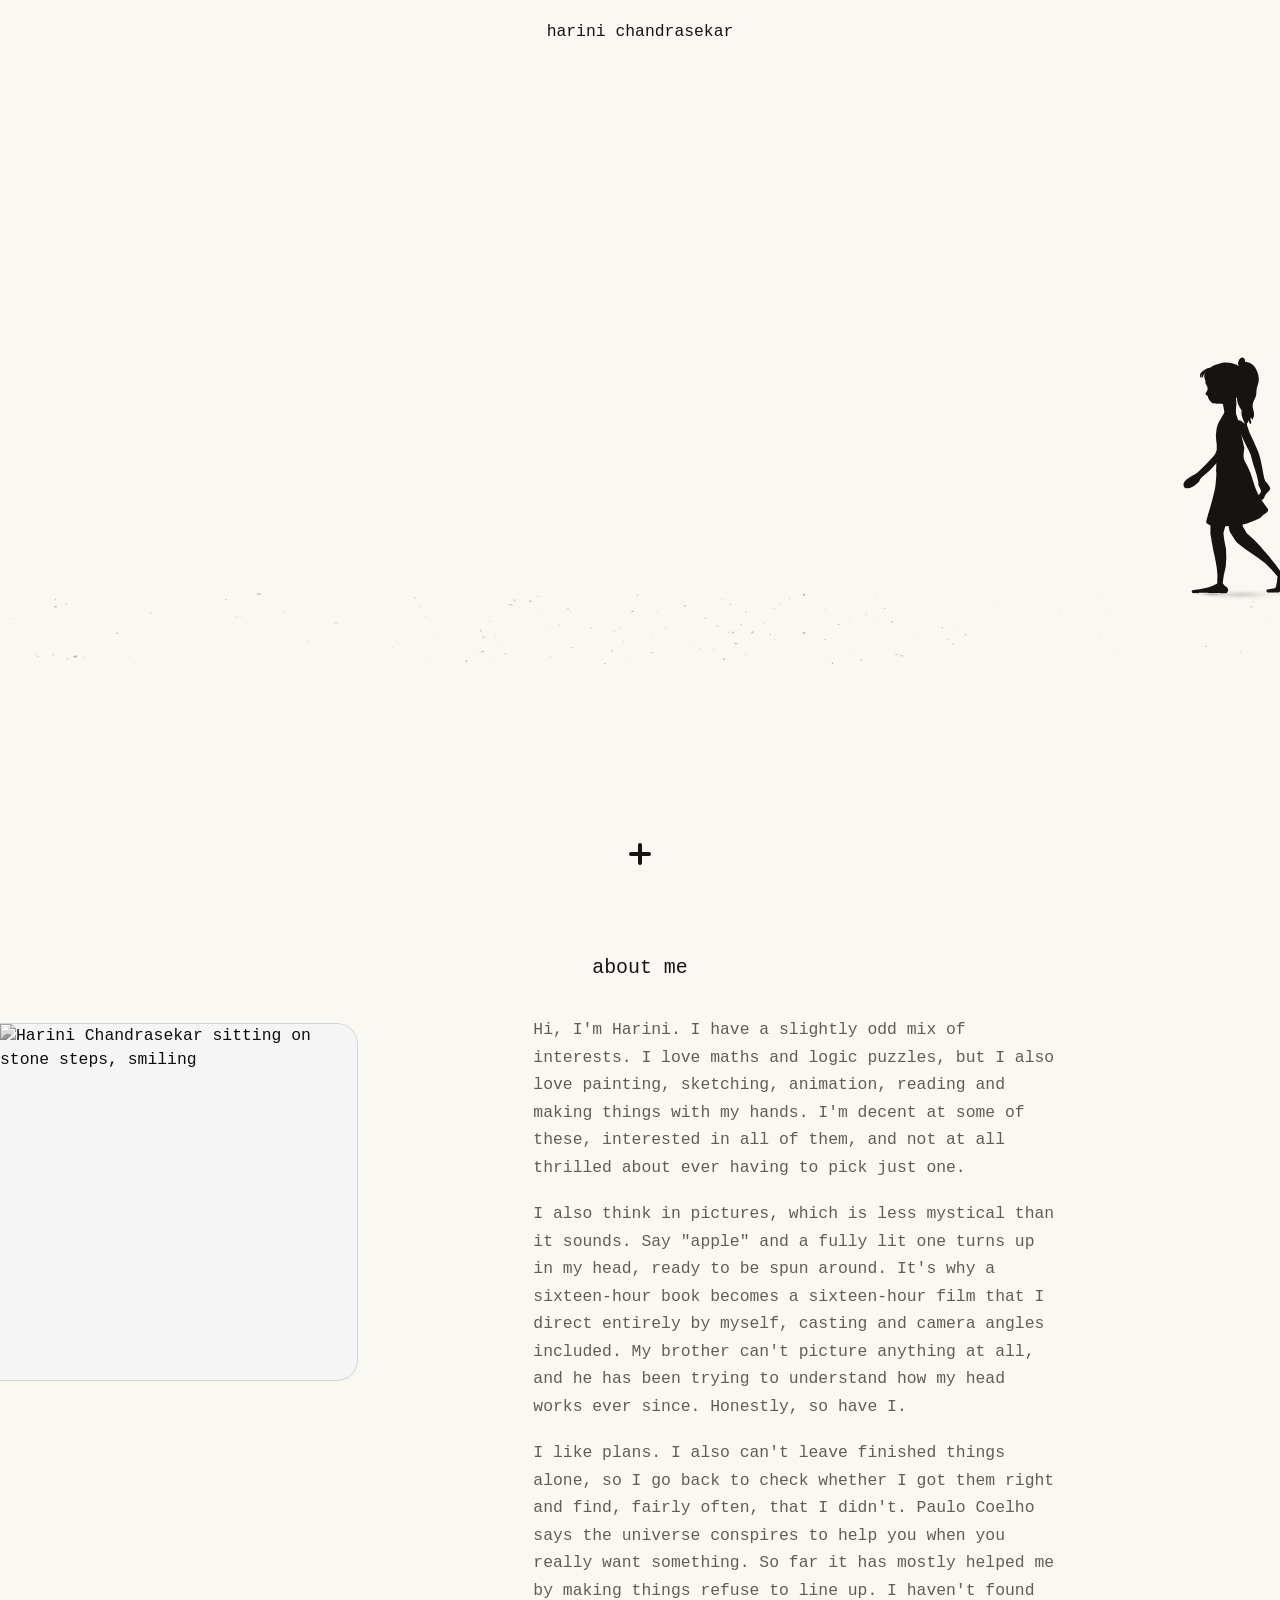
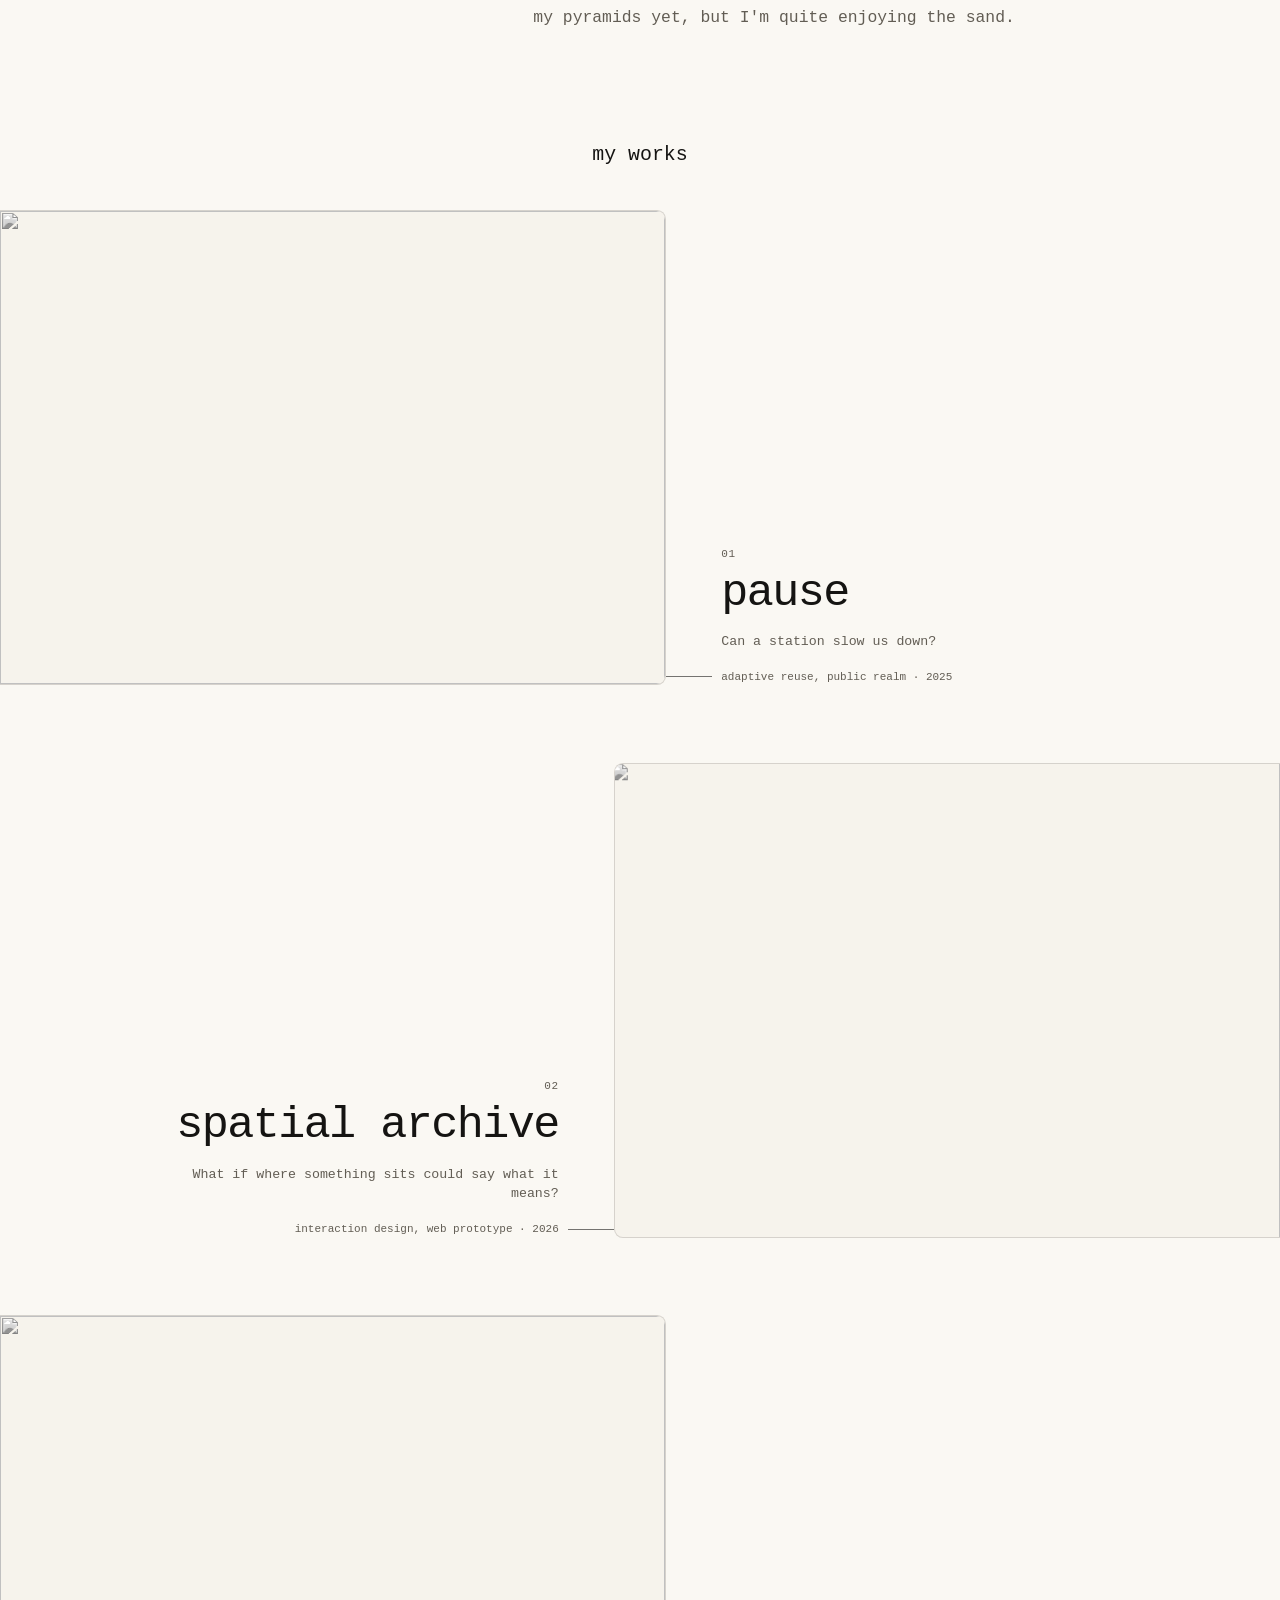
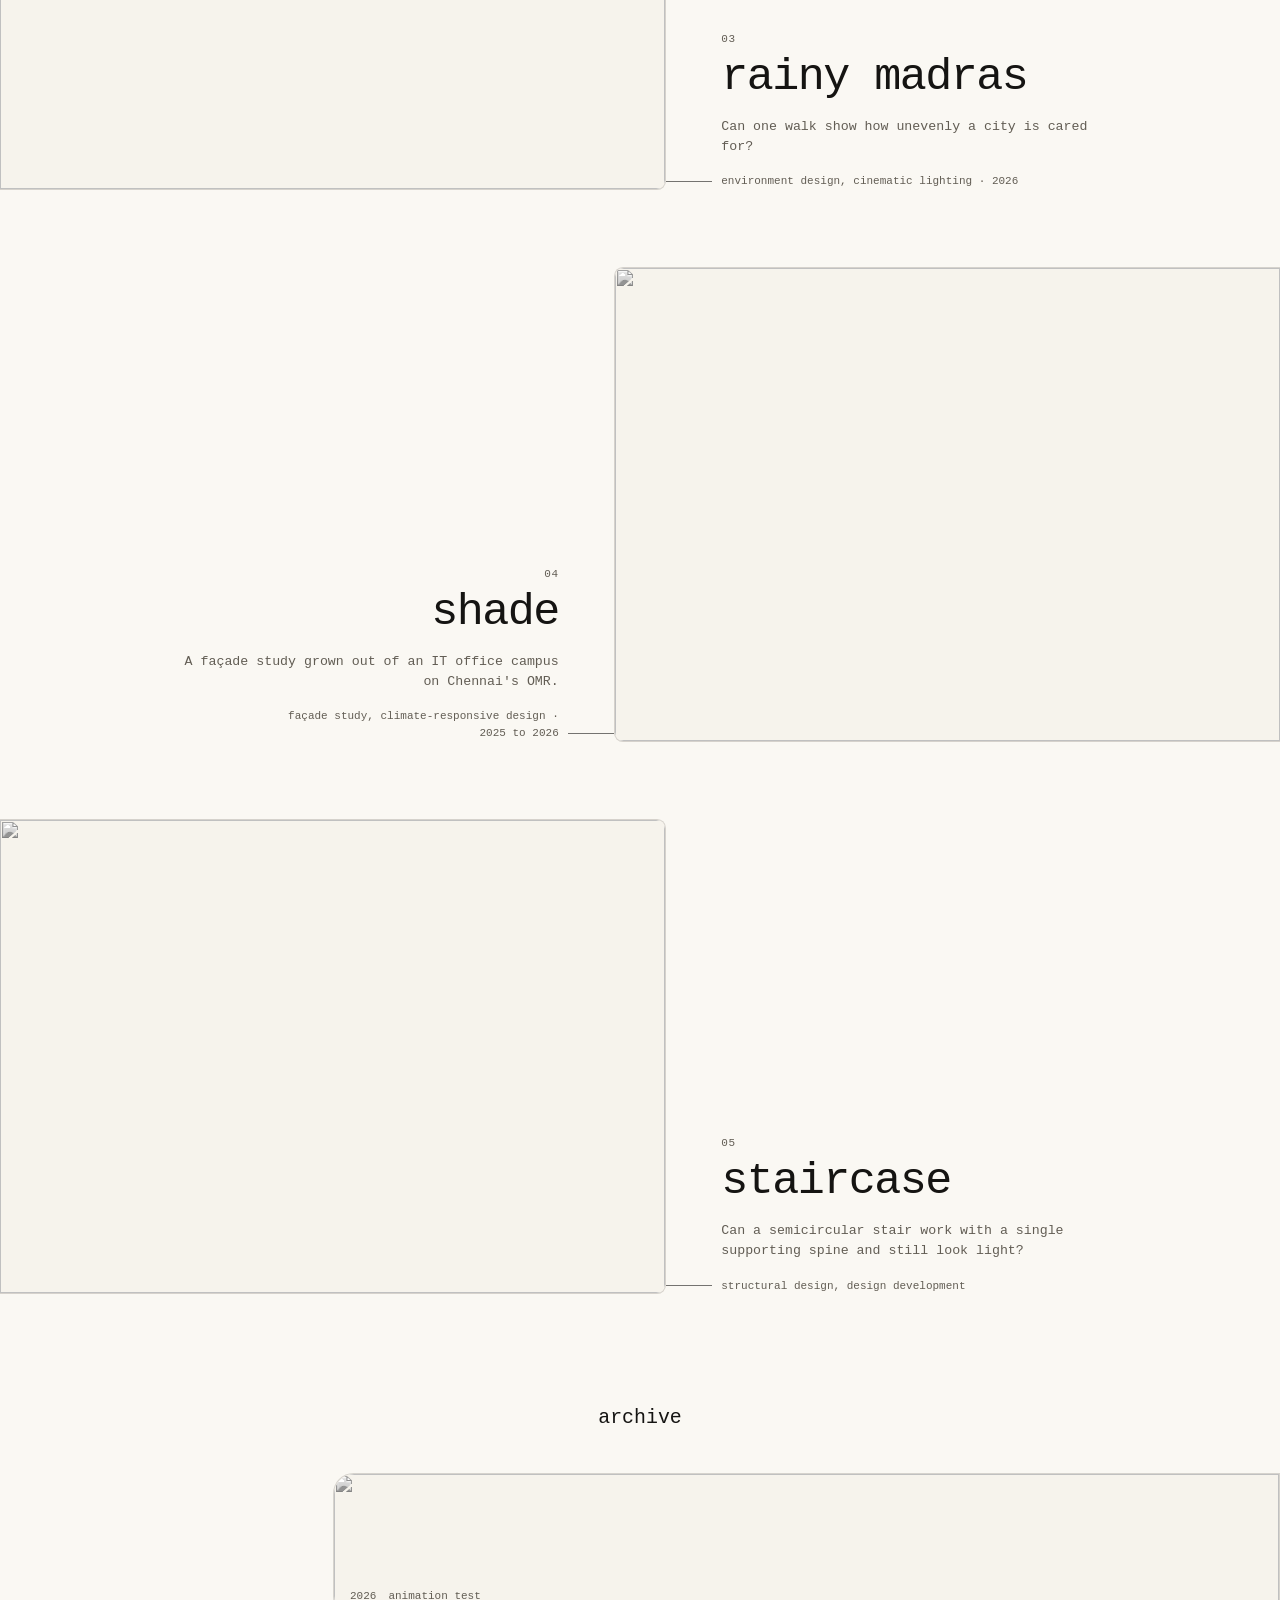
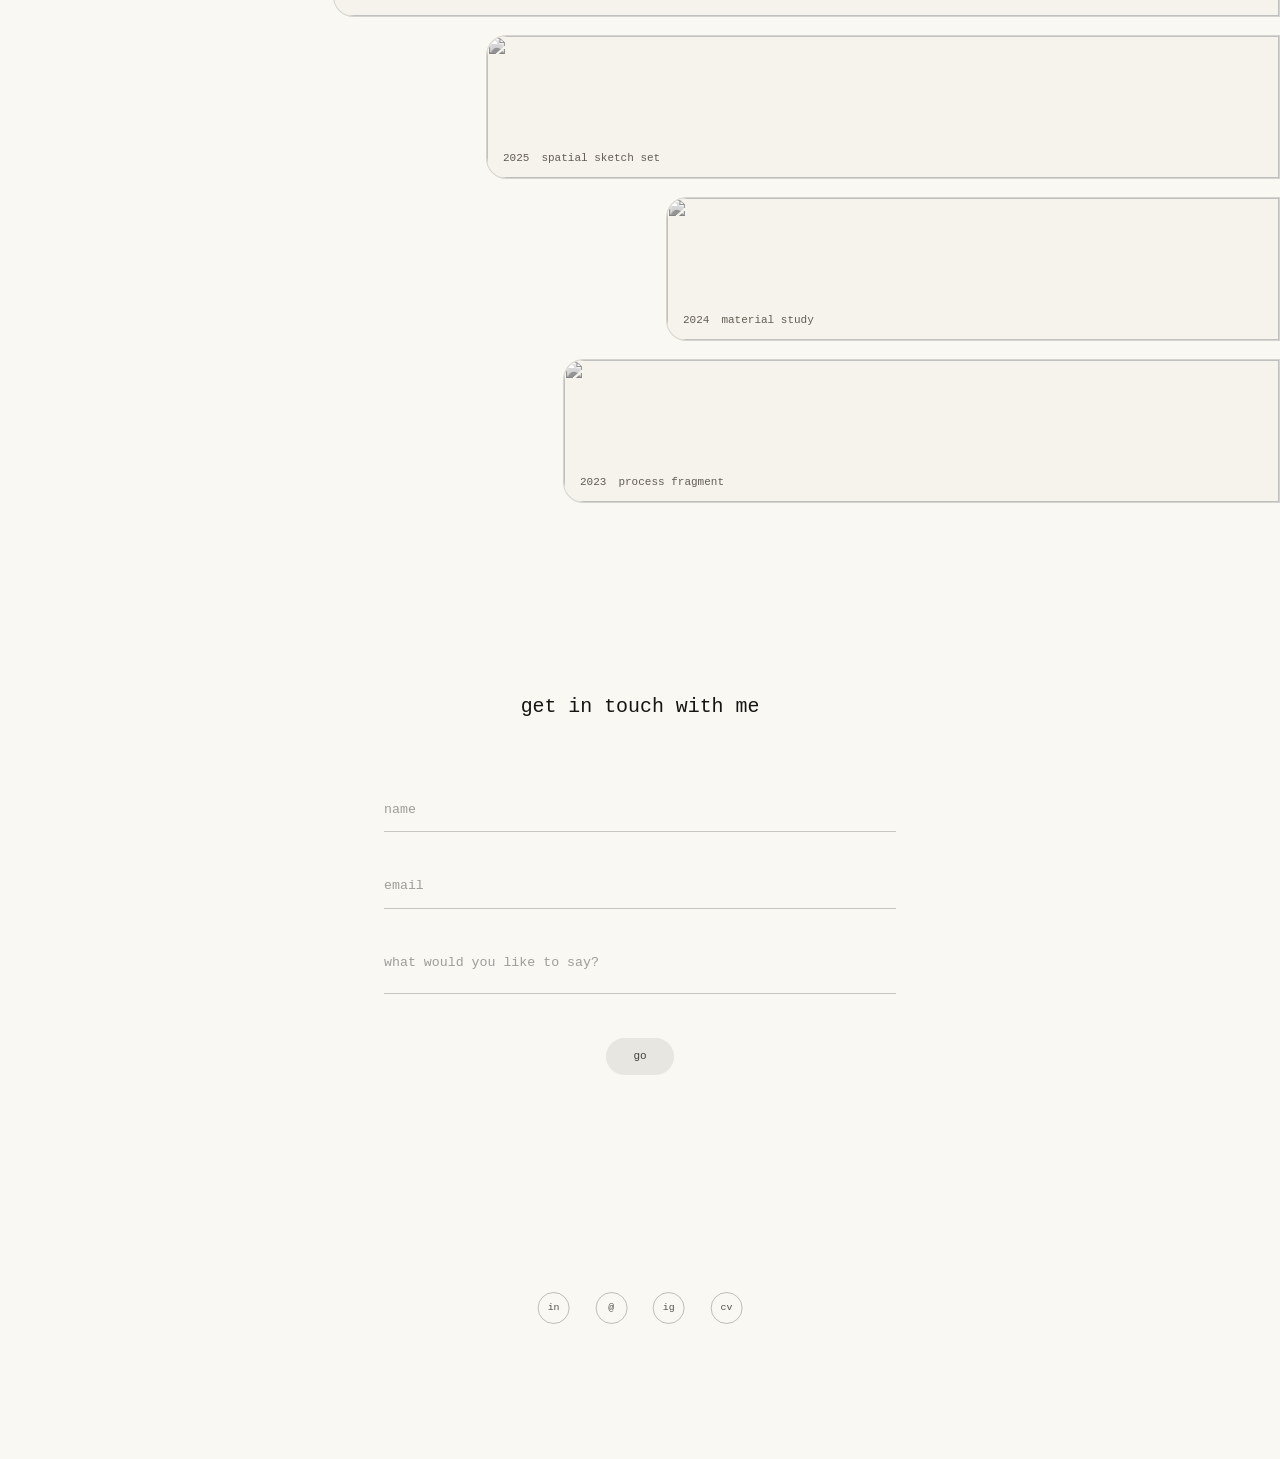
==== commit 3d7942bc: "Merge feat/polish-system into feat/int-all Conflicts: - styles/main.css: polish-system deleted the d" ====
--- a/index.html
+++ b/index.html
@@ -1,8 +1,23 @@
 <!doctype html>
-<html lang="en">
+<html lang="en" data-about="d" data-photo="reveal" data-tiles="cantilever">
   <head>
     <meta charset="utf-8">
     <meta name="viewport" content="width=device-width, initial-scale=1">
+    <!-- about me, to compare on one page: ?about=a|b|c|d (d when there is none), &ledge=1 (with a), &photo=reveal|colour|bw (reveal is the
+         default), &pixel=1. styles/main.css has the layouts, scripts/about-photo.js the reveal and the pixels. -->
+    <script>(function () {
+      var q = window.location.search, root = document.documentElement;
+      function param(name, values) { var m = new RegExp("[?&]" + name + "=(" + values + ")(?:&|$)", "i").exec(q); return m ? m[1].toLowerCase() : ""; }
+      var about = param("about", "[abcd]") || "d", photo = param("photo", "colour|color|bw|reveal").replace("color", "colour"), pixel = param("pixel", "1") === "1";
+      if (!photo || (pixel && photo === "reveal")) { photo = pixel ? "colour" : "reveal"; } /* the pixels resolve into the photo in colour */
+      root.setAttribute("data-about", about);
+      root.setAttribute("data-photo", photo);
+      if (param("ledge", "1")) { root.setAttribute("data-ledge", "1"); }
+      if (pixel) { root.setAttribute("data-pixel", "1"); }
+    })();</script>
+    <!-- three layouts of the work tiles to compare: ?tiles=cantilever (default), ?tiles=index or ?tiles=sheet (styles/work-tiles.css);
+         &wake=1 lets a picture warm to colour while the ball is on it, ?tilesdebug=1 adds a button that fakes the ball hitting the first picture -->
+    <script>(function () { var q = location.search, h = document.documentElement, m = /[?&]tiles=(cantilever|index|sheet)(?:&|$)/.exec(q); if (m) { h.setAttribute("data-tiles", m[1]); } if (/[?&]wake=1(?:&|$)/.test(q)) { h.setAttribute("data-tiles-wake", ""); } if (/[?&]tilesdebug=1(?:&|$)/.test(q)) { h.setAttribute("data-tiles-debug", ""); } })();</script>
     <meta
       name="description"
       content="Personal portfolio website for Harini Chandrasekar."
@@ -21,12 +36,43 @@
     <link rel="icon" type="image/svg+xml" href="assets/icons/favicon.svg">
     <link rel="apple-touch-icon" href="assets/icons/apple-touch-icon.png">
     <meta name="theme-color" content="#faf8f3">
+    <meta name="color-scheme" content="only light">
+    <!-- font preview, temporary: ?font=plex | geist | jetbrains | dm loads that family from Google Fonts for a side-by-side choice;
+         no parameter (or ?font=system) keeps the system monospace. Remove once a family is chosen and self-hosted. -->
+    <script>
+      (function () {
+        var fonts = {
+          plex: "IBM+Plex+Mono:wght@400",
+          geist: "Geist+Mono:wght@370;420",
+          jetbrains: "JetBrains+Mono:wght@370;420",
+          dm: "DM+Mono:wght@400"
+        };
+        var name = (location.search.match(/[?&]font=([a-z]+)/) || [])[1];
+
+        if (!name || !Object.prototype.hasOwnProperty.call(fonts, name)) {
+          return;
+        }
+
+        function addLink(attrs) {
+          var link = document.createElement("link");
+
+          Object.keys(attrs).forEach(function (key) {
+            link.setAttribute(key, attrs[key]);
+          });
+          document.head.appendChild(link);
+        }
+
+        document.documentElement.setAttribute("data-font", name);
+        addLink({ rel: "preconnect", href: "https://fonts.googleapis.com" });
+        addLink({ rel: "preconnect", href: "https://fonts.gstatic.com", crossorigin: "" });
+        addLink({ rel: "stylesheet", href: "https://fonts.googleapis.com/css2?family=" + fonts[name] + "&display=swap" });
+      })();
+    </script>
     <link rel="stylesheet" href="styles/main.css">
     <link rel="stylesheet" href="styles/motion.css">
+    <link rel="stylesheet" href="styles/work-tiles.css">
     <link rel="stylesheet" href="styles/responsive.css">
     <link rel="stylesheet" href="styles/landing-girl-animation.css">
-    <!-- the landing animation is fetched at once, at high priority, but only started after the first paint (see the end of <body>) -->
-    <link rel="preload" href="scripts/min/landing-girl-animation.js" as="script" fetchpriority="high">
   </head>
   <body>
     <a class="skip-link" href="#work">skip to work</a>
@@ -48,8 +94,8 @@
         <div class="section-inner about-layout">
           <figure class="about-portrait">
             <picture>
-              <source type="image/avif" srcset="assets/images/about/portrait-480.avif 480w, assets/images/about/portrait-800.avif 791w" sizes="(max-width: 760px) 78vw, 46vw">
-              <source type="image/webp" srcset="assets/images/about/portrait-480.webp 480w, assets/images/about/portrait-800.webp 791w" sizes="(max-width: 760px) 78vw, 46vw">
+              <source type="image/avif" srcset="assets/images/about/portrait-480.avif 480w, assets/images/about/portrait-800.avif 791w" sizes="(max-width: 760px) 264px, 400px">
+              <source type="image/webp" srcset="assets/images/about/portrait-480.webp 480w, assets/images/about/portrait-800.webp 791w" sizes="(max-width: 760px) 264px, 400px">
               <img
                 src="assets/images/about/portrait-800.webp"
                 alt="Harini Chandrasekar sitting on stone steps, smiling"
@@ -65,101 +111,138 @@
             <p>I also think in pictures, which is less mystical than it sounds. Say "apple" and a fully lit one turns up in my head, ready to be spun around. It's why a sixteen-hour book becomes a sixteen-hour film that I direct entirely by myself, casting and camera angles included. My brother can't picture anything at all, and he has been trying to understand how my head works ever since. Honestly, so have I.</p>
             <p>I like plans. I also can't leave finished things alone, so I go back to check whether I got them right and find, fairly often, that I didn't. Paulo Coelho says the universe conspires to help you when you really want something. So far it has mostly helped me by making things refuse to line up. I haven't found my pyramids yet, but I'm quite enjoying the sand.</p>
           </div>
+          <span class="about-ledge" aria-hidden="true"></span>
         </div>
       </section>
 
       <section class="section work-section" id="work" tabindex="-1" aria-labelledby="work-heading">
         <h2 class="section-title" id="work-heading">my works</h2>
+        <!-- the captions repeat the title, the opening line of the summary (shade: its first clause) and the first part / year of the meta line of each project in scripts/project-data.js: change both together -->
         <ol class="work-list" aria-label="selected work">
           <li class="work-row work-row-left">
-            <button class="work-tile" type="button" data-project-trigger="project-01" aria-label="open project: pause">
-              <picture>
-                <source type="image/avif" srcset="assets/images/work/project-01/thumb-800.avif 800w, assets/images/work/project-01/thumb-1200.avif 1200w" sizes="(max-width: 760px) min(82vw, 420px), min(36vw, 540px)">
-                <img
-                  src="assets/images/work/project-01/thumb-1200.webp"
-                  srcset="assets/images/work/project-01/thumb-800.webp 800w, assets/images/work/project-01/thumb-1200.webp 1200w"
-                  sizes="(max-width: 760px) min(82vw, 420px), min(36vw, 540px)"
-                  alt=""
-                  width="1200"
-                  height="857"
-                  loading="lazy"
-                  decoding="async"
-                >
-              </picture>
+            <button class="work-tile" type="button" data-project-trigger="project-01" aria-label="open project: pause" aria-describedby="work-line-01 work-meta-01">
+              <span class="work-tile-media" data-tile-media>
+                <picture>
+                  <source type="image/avif" srcset="assets/images/work/project-01/thumb-800.avif 800w, assets/images/work/project-01/thumb-1200.avif 1200w" sizes="(max-width: 760px) 100vw, min(52vw, 960px)">
+                  <img
+                    src="assets/images/work/project-01/thumb-1200.webp"
+                    srcset="assets/images/work/project-01/thumb-800.webp 800w, assets/images/work/project-01/thumb-1200.webp 1200w"
+                    sizes="(max-width: 760px) 100vw, min(52vw, 960px)"
+                    alt=""
+                    width="1200"
+                    height="857"
+                    loading="lazy"
+                    decoding="async"
+                  >
+                </picture>
+              </span>
+              <span class="work-caption">
+                <span class="work-num" aria-hidden="true">01</span>
+                <span class="work-title" aria-hidden="true">pause</span>
+                <span class="work-line" id="work-line-01">Can a station slow us down?</span>
+                <span class="work-meta" id="work-meta-01"><span class="work-kind">adaptive reuse, public realm</span><span class="work-sep" aria-hidden="true"> · </span><span class="work-year">2025</span></span>
+              </span>
             </button>
-            <div class="work-space" aria-hidden="true"></div>
           </li>
           <li class="work-row work-row-right">
-            <div class="work-space" aria-hidden="true"></div>
-            <button class="work-tile" type="button" data-project-trigger="project-02" aria-label="open project: spatial archive">
-              <picture>
-                <source type="image/avif" srcset="assets/images/work/project-02/thumb-800.avif 800w, assets/images/work/project-02/thumb-1200.avif 1200w" sizes="(max-width: 760px) min(82vw, 420px), min(36vw, 540px)">
-                <img
-                  src="assets/images/work/project-02/thumb-1200.webp"
-                  srcset="assets/images/work/project-02/thumb-800.webp 800w, assets/images/work/project-02/thumb-1200.webp 1200w"
-                  sizes="(max-width: 760px) min(82vw, 420px), min(36vw, 540px)"
-                  alt=""
-                  width="1200"
-                  height="857"
-                  loading="lazy"
-                  decoding="async"
-                >
-              </picture>
+            <button class="work-tile" type="button" data-project-trigger="project-02" aria-label="open project: spatial archive" aria-describedby="work-line-02 work-meta-02">
+              <span class="work-tile-media" data-tile-media>
+                <picture>
+                  <source type="image/avif" srcset="assets/images/work/project-02/thumb-800.avif 800w, assets/images/work/project-02/thumb-1200.avif 1200w, assets/images/work/project-02/hero-1600.avif 1600w" sizes="(max-width: 760px) 100vw, min(52vw, 960px)">
+                  <img
+                    src="assets/images/work/project-02/thumb-1200.webp"
+                    srcset="assets/images/work/project-02/thumb-800.webp 800w, assets/images/work/project-02/thumb-1200.webp 1200w, assets/images/work/project-02/hero-1600.webp 1600w"
+                    sizes="(max-width: 760px) 100vw, min(52vw, 960px)"
+                    alt=""
+                    width="1200"
+                    height="857"
+                    loading="lazy"
+                    decoding="async"
+                  >
+                </picture>
+              </span>
+              <span class="work-caption">
+                <span class="work-num" aria-hidden="true">02</span>
+                <span class="work-title" aria-hidden="true">spatial archive</span>
+                <span class="work-line" id="work-line-02">What if where something sits could say what it means?</span>
+                <span class="work-meta" id="work-meta-02"><span class="work-kind">interaction design, web prototype</span><span class="work-sep" aria-hidden="true"> · </span><span class="work-year">2026</span></span>
+              </span>
             </button>
           </li>
           <li class="work-row work-row-left">
-            <button class="work-tile" type="button" data-project-trigger="project-03" aria-label="open project: rainy madras">
-              <picture>
-                <source type="image/avif" srcset="assets/images/work/project-03/thumb-800.avif 800w, assets/images/work/project-03/thumb-1200.avif 1200w" sizes="(max-width: 760px) min(82vw, 420px), min(36vw, 540px)">
-                <img
-                  src="assets/images/work/project-03/thumb-1200.webp"
-                  srcset="assets/images/work/project-03/thumb-800.webp 800w, assets/images/work/project-03/thumb-1200.webp 1200w"
-                  sizes="(max-width: 760px) min(82vw, 420px), min(36vw, 540px)"
-                  alt=""
-                  width="1200"
-                  height="857"
-                  loading="lazy"
-                  decoding="async"
-                >
-              </picture>
+            <button class="work-tile" type="button" data-project-trigger="project-03" aria-label="open project: rainy madras" aria-describedby="work-line-03 work-meta-03">
+              <span class="work-tile-media" data-tile-media>
+                <picture>
+                  <source type="image/avif" srcset="assets/images/work/project-03/thumb-800.avif 800w, assets/images/work/project-03/thumb-1200.avif 1200w, assets/images/work/project-03/hero-1600.avif 1600w" sizes="(max-width: 760px) 100vw, min(52vw, 960px)">
+                  <img
+                    src="assets/images/work/project-03/thumb-1200.webp"
+                    srcset="assets/images/work/project-03/thumb-800.webp 800w, assets/images/work/project-03/thumb-1200.webp 1200w, assets/images/work/project-03/hero-1600.webp 1600w"
+                    sizes="(max-width: 760px) 100vw, min(52vw, 960px)"
+                    alt=""
+                    width="1200"
+                    height="857"
+                    loading="lazy"
+                    decoding="async"
+                  >
+                </picture>
+              </span>
+              <span class="work-caption">
+                <span class="work-num" aria-hidden="true">03</span>
+                <span class="work-title" aria-hidden="true">rainy madras</span>
+                <span class="work-line" id="work-line-03">Can one walk show how unevenly a city is cared for?</span>
+                <span class="work-meta" id="work-meta-03"><span class="work-kind">environment design, cinematic lighting</span><span class="work-sep" aria-hidden="true"> · </span><span class="work-year">2026</span></span>
+              </span>
             </button>
-            <div class="work-space" aria-hidden="true"></div>
           </li>
           <li class="work-row work-row-right">
-            <div class="work-space" aria-hidden="true"></div>
-            <button class="work-tile" type="button" data-project-trigger="project-04" aria-label="open project: shade">
-              <picture>
-                <source type="image/avif" srcset="assets/images/work/project-04/thumb-800.avif 800w, assets/images/work/project-04/thumb-1200.avif 1200w" sizes="(max-width: 760px) min(82vw, 420px), min(36vw, 540px)">
-                <img
-                  src="assets/images/work/project-04/thumb-1200.webp"
-                  srcset="assets/images/work/project-04/thumb-800.webp 800w, assets/images/work/project-04/thumb-1200.webp 1200w"
-                  sizes="(max-width: 760px) min(82vw, 420px), min(36vw, 540px)"
-                  alt=""
-                  width="1200"
-                  height="857"
-                  loading="lazy"
-                  decoding="async"
-                >
-              </picture>
+            <button class="work-tile" type="button" data-project-trigger="project-04" aria-label="open project: shade" aria-describedby="work-line-04 work-meta-04">
+              <span class="work-tile-media" data-tile-media>
+                <picture>
+                  <source type="image/avif" srcset="assets/images/work/project-04/thumb-800.avif 800w, assets/images/work/project-04/thumb-1200.avif 1200w, assets/images/work/project-04/hero-1600.avif 1600w" sizes="(max-width: 760px) 100vw, min(52vw, 960px)">
+                  <img
+                    src="assets/images/work/project-04/thumb-1200.webp"
+                    srcset="assets/images/work/project-04/thumb-800.webp 800w, assets/images/work/project-04/thumb-1200.webp 1200w, assets/images/work/project-04/hero-1600.webp 1600w"
+                    sizes="(max-width: 760px) 100vw, min(52vw, 960px)"
+                    alt=""
+                    width="1200"
+                    height="857"
+                    loading="lazy"
+                    decoding="async"
+                  >
+                </picture>
+              </span>
+              <span class="work-caption">
+                <span class="work-num" aria-hidden="true">04</span>
+                <span class="work-title" aria-hidden="true">shade</span>
+                <span class="work-line" id="work-line-04">A façade study grown out of an IT office campus on Chennai&#39;s OMR.</span>
+                <span class="work-meta" id="work-meta-04"><span class="work-kind">façade study, climate-responsive design</span><span class="work-sep" aria-hidden="true"> · </span><span class="work-year">2025 to 2026</span></span>
+              </span>
             </button>
           </li>
           <li class="work-row work-row-left">
-            <button class="work-tile" type="button" data-project-trigger="project-05" aria-label="open project: staircase">
-              <picture>
-                <source type="image/avif" srcset="assets/images/work/project-05/thumb-800.avif 800w, assets/images/work/project-05/thumb-1200.avif 1200w" sizes="(max-width: 760px) min(82vw, 420px), min(36vw, 540px)">
-                <img
-                  src="assets/images/work/project-05/thumb-1200.webp"
-                  srcset="assets/images/work/project-05/thumb-800.webp 800w, assets/images/work/project-05/thumb-1200.webp 1200w"
-                  sizes="(max-width: 760px) min(82vw, 420px), min(36vw, 540px)"
-                  alt=""
-                  width="1200"
-                  height="857"
-                  loading="lazy"
-                  decoding="async"
-                >
-              </picture>
+            <button class="work-tile" type="button" data-project-trigger="project-05" aria-label="open project: staircase" aria-describedby="work-line-05 work-meta-05">
+              <span class="work-tile-media" data-tile-media>
+                <picture>
+                  <source type="image/avif" srcset="assets/images/work/project-05/thumb-800.avif 800w, assets/images/work/project-05/thumb-1200.avif 1200w, assets/images/work/project-05/hero-1600.avif 1600w" sizes="(max-width: 760px) 100vw, min(52vw, 960px)">
+                  <img
+                    src="assets/images/work/project-05/thumb-1200.webp"
+                    srcset="assets/images/work/project-05/thumb-800.webp 800w, assets/images/work/project-05/thumb-1200.webp 1200w, assets/images/work/project-05/hero-1600.webp 1600w"
+                    sizes="(max-width: 760px) 100vw, min(52vw, 960px)"
+                    alt=""
+                    width="1200"
+                    height="857"
+                    loading="lazy"
+                    decoding="async"
+                  >
+                </picture>
+              </span>
+              <span class="work-caption">
+                <span class="work-num" aria-hidden="true">05</span>
+                <span class="work-title" aria-hidden="true">staircase</span>
+                <span class="work-line" id="work-line-05">Can a semicircular stair work with a single supporting spine and still look light?</span>
+                <span class="work-meta" id="work-meta-05"><span class="work-kind">structural design, design development</span></span>
+              </span>
             </button>
-            <div class="work-space" aria-hidden="true"></div>
           </li>
         </ol>
       </section>
@@ -246,20 +329,7 @@
         <line class="radial-line radial-line-archive" x1="190" y1="138" x2="238" y2="-6" pathLength="1"></line>
         <line class="radial-line radial-line-contact" x1="190" y1="138" x2="312" y2="50" pathLength="1"></line>
       </svg>
-      <ul class="radial-menu" id="radial-menu" aria-hidden="true">
-        <li class="radial-item radial-item-about">
-          <button type="button" data-nav-target="about" tabindex="-1">about</button>
-        </li>
-        <li class="radial-item radial-item-work">
-          <button type="button" data-nav-target="work" tabindex="-1">work</button>
-        </li>
-        <li class="radial-item radial-item-archive">
-          <button type="button" data-nav-target="archive" tabindex="-1">archive</button>
-        </li>
-        <li class="radial-item radial-item-contact">
-          <button type="button" data-nav-target="contact" tabindex="-1">contact</button>
-        </li>
-      </ul>
+      <!-- the plus comes before its menu, so Tab goes from the plus into about, work, archive and contact -->
       <button
         class="nav-core"
         type="button"
@@ -276,6 +346,20 @@
         <span class="plus-stem" aria-hidden="true"></span>
         <span class="plus-arm" aria-hidden="true"></span>
       </button>
+      <ul class="radial-menu" id="radial-menu" aria-hidden="true">
+        <li class="radial-item radial-item-about">
+          <button type="button" data-nav-target="about" tabindex="-1">about</button>
+        </li>
+        <li class="radial-item radial-item-work">
+          <button type="button" data-nav-target="work" tabindex="-1">work</button>
+        </li>
+        <li class="radial-item radial-item-archive">
+          <button type="button" data-nav-target="archive" tabindex="-1">archive</button>
+        </li>
+        <li class="radial-item radial-item-contact">
+          <button type="button" data-nav-target="contact" tabindex="-1">contact</button>
+        </li>
+      </ul>
     </nav>
 
     <div class="nav-travel-ball" data-travel-ball aria-hidden="true">
@@ -309,34 +393,12 @@
       </button>
     </div>
 
-    <script src="scripts/min/navigation-ball.js" defer></script>
-    <script src="scripts/min/main.js" defer></script>
-    <script>
-      /* The landing animation starts right after the page's first paint, so the title and the navigation never wait for it to set up
-         (its file is already loading: the preload in <head>). A hidden tab, which paints nothing, starts it after a second. */
-      (function () {
-        var started = false;
-
-        function start() {
-          var el;
-
-          if (started) {
-            return;
-          }
-
-          started = true;
-          el = document.createElement("script");
-          el.src = "scripts/min/landing-girl-animation.js";
-          document.body.appendChild(el);
-        }
-
-        document.addEventListener("DOMContentLoaded", function () {
-          window.requestAnimationFrame(function () {
-            window.setTimeout(start, 0);
-          });
-          window.setTimeout(start, 1000);
-        });
-      })();
-    </script>
+    <script src="scripts/landing-girl-animation.js" defer></script>
+    <script src="scripts/project-data.js" defer></script>
+    <script src="scripts/navigation-ball.js" defer></script>
+    <script src="scripts/project-viewer.js" defer></script>
+    <script src="scripts/main.js" defer></script>
+    <script src="scripts/about-photo.js" defer></script>
+    <script src="scripts/work-tiles.js" defer></script>
   </body>
 </html>
--- a/styles/main.css
+++ b/styles/main.css
@@ -65,6 +65,7 @@
   --image-radius: clamp(14px, 1.6vw, 28px);
 
   --ease-standard: cubic-bezier(0.22, 1, 0.36, 1);
+  --ease-quiet: cubic-bezier(0.33, 0, 0.2, 1); /* the work tiles' slow warm to colour (styles/work-tiles.css) */
   --duration-fast: 160ms; /* colour and opacity answers to the pointer */
   --duration-medium: 360ms; /* a change of state */
   --duration-slow: 720ms; /* things arriving */
@@ -429,6 +430,20 @@
   overflow: hidden;
 }
 
+/*
+  About me: layouts to compare on one page, ?about=a|b|c|d (the inline script at the top of index.html sets html[data-about]; d is the
+  default). Only the arrangement differs: her words, the photo and the markup are the same in all of them.
+    d  left    the portrait leaves the page on the LEFT like the work tiles (the navigation ball lands near its right end and rolls off the
+               left edge of the screen, as on the live site); the text column sits to its right
+    a  pair    a modest portrait beside a left-aligned reading column, both top-aligned, the pair centred on the page
+               (&ledge=1: a hairline carries the top edge of the photo on to the left edge of the screen, for the ball to roll off along)
+    b  letter  one narrow column: a small upright portrait at its head, then the text, the first paragraph a size up as the opening
+    c  edge    the portrait leaves the page on the right like the work tiles (it starts their zigzag); the text sits to its left
+               (on a phone it leaves on the left, where the navigation ball comes down)
+  The photo is 791 px square. No layout shows it wider than ~395 CSS px (crisp on a 2x screen) or ~264 px on a phone (3x), so it is
+  never blown up. The text is left-aligned (centred paragraphs made a ragged edge on both sides) with a measure of about 55-65 characters.
+  The phone versions are in styles/responsive.css.
+*/
 .about-section {
   display: flex;
   flex-direction: column;
@@ -441,22 +456,16 @@
 }
 
 .about-layout {
-  display: grid;
-  grid-template-columns: minmax(320px, 0.9fr) minmax(280px, 1.1fr);
-  align-items: center;
-  width: 100vw;
-  margin-left: calc(50% - 50vw);
-  gap: clamp(5rem, 12vw, 12rem);
+  width: min(100%, 1180px);
+  margin-inline: auto;
 }
 
 .about-portrait {
   position: relative;
   z-index: var(--z-edge-pictures);
-  width: min(48vw, 660px);
   margin: 0;
-  justify-self: start;
   overflow: hidden;
-  border-radius: 0 var(--image-radius) var(--image-radius) 0;
+  border-radius: clamp(10px, 1.1vw, 16px);
 }
 
 .about-portrait picture {
@@ -466,109 +475,209 @@
 
 .about-portrait img {
   width: 100%;
+  height: auto;
   aspect-ratio: 1 / 1;
   object-fit: cover;
+  object-position: 50% 40%;
   border: var(--line-thin) solid var(--color-line);
   border-radius: inherit;
   background: var(--color-paper-soft);
 }
 
 .about-copy {
-  align-self: center;
-  justify-self: center;
-  max-width: clamp(18rem, 28vw, 30rem);
-  margin-top: 0;
+  width: 100%;
+  max-width: 33rem;
   color: var(--color-ink-soft);
   font-size: var(--text-md);
   font-weight: 340;
-  text-align: center;
-}
-
-.about-copy p + p {
-  margin-top: 0.85em;
+  line-height: 1.68;
+  text-align: left;
+  text-wrap: pretty;
+  hyphens: manual;
 }
 
 .about-copy p {
   margin: 0;
+}
+
+.about-copy p + p {
+  margin-top: 1.15em;
+}
+
+/* ---- a: pair */
+html[data-about="a"] .about-layout {
+  display: grid;
+  grid-template-columns: clamp(220px, 22vw, 340px) minmax(0, 33rem);
+  justify-content: center;
+  align-items: start;
+  column-gap: clamp(2.5rem, 5.5vw, 5.5rem);
+}
+
+html[data-about="a"] .about-portrait {
+  grid-column: 1;
+  grid-row: 1;
+}
+
+html[data-about="a"] .about-copy {
+  grid-column: 2;
+  grid-row: 1;
+  margin-top: -0.42em; /* the top of the first line level with the top of the photo */
+}
+
+/* &ledge=1: one hairline (the photo's own border colour and weight) from the top edge of the photo to the left edge of the screen. It shares
+   the photo's grid cell, starts at the photo's left side and reaches 100vw further left (nothing can scroll to the left of the page) */
+.about-ledge {
+  display: none;
+}
+
+html[data-about="a"][data-ledge="1"] .about-ledge {
+  display: block;
+  grid-column: 1;
+  grid-row: 1;
+  align-self: start;
+  justify-self: start;
+  width: 100vw;
+  height: var(--line-thin);
+  margin-left: -100vw;
+  background: var(--color-line);
+  pointer-events: none;
+}
+
+/* ---- b: letter */
+html[data-about="b"] .about-layout {
+  display: flex;
+  flex-direction: column;
+  align-items: center;
+  width: min(100%, 33rem);
+}
+
+html[data-about="b"] .about-portrait {
+  width: clamp(170px, 15vw, 216px);
+  border-radius: clamp(8px, 0.8vw, 12px);
+  margin-top: clamp(0.75rem, 3vh, 2rem); /* room above it for the navigation ball's landing bounces, clear of the title */
+  margin-bottom: clamp(2.25rem, 5.5vh, 3.5rem);
+}
+
+html[data-about="b"] .about-portrait img {
+  aspect-ratio: 4 / 5;
+  object-position: 50% 30%;
+}
+
+html[data-about="b"] .about-copy p:first-child {
+  color: var(--color-ink);
+  font-size: calc(var(--text-md) * 1.14);
+  line-height: 1.62;
+}
+
+html[data-about="b"] .about-copy p:first-child + p {
+  margin-top: 1.75em;
+}
+
+/* ---- c: edge */
+html[data-about="c"] .about-layout {
+  display: grid;
+  grid-template-columns: minmax(var(--page-x), 1fr) minmax(0, 33rem) minmax(clamp(2.5rem, 6vw, 7rem), 0.8fr) min(27vw, 380px);
+  align-items: center;
+  align-self: stretch;
+  width: auto;
+  max-width: none;
+  margin-inline: calc(-1 * var(--page-x));
+}
+
+html[data-about="c"] .about-copy {
+  grid-column: 2;
+  grid-row: 1;
+}
+
+html[data-about="c"] .about-portrait {
+  grid-column: 4;
+  grid-row: 1;
+  border-radius: var(--image-radius) 0 0 var(--image-radius);
+}
+
+html[data-about="c"] .about-portrait img {
+  border-right: 0;
+}
+
+/* ---- d: left. The square photo at most 395 px wide (its 791 px source, sharp on a 2x screen); the text centred in the space to its right,
+   both top-aligned so the title is still in view when the navigation ball lands on the photo */
+html[data-about="d"] .about-layout {
+  display: grid;
+  grid-template-columns: clamp(240px, 28vw, 395px) minmax(clamp(2.5rem, 5vw, 6rem), 0.8fr) minmax(0, 33rem) minmax(var(--page-x), 1fr);
+  align-items: start;
+  align-self: stretch;
+  width: auto;
+  max-width: none;
+  margin-inline: calc(-1 * var(--page-x));
+}
+
+html[data-about="d"] .about-portrait {
+  grid-column: 1;
+  grid-row: 1;
+  border-radius: 0 var(--image-radius) var(--image-radius) 0;
+}
+
+html[data-about="d"] .about-portrait img {
+  border-left: 0;
+}
+
+html[data-about="d"] .about-copy {
+  grid-column: 3;
+  grid-row: 1;
+  margin-top: -0.42em;
+}
+
+/*
+  The photo's colour, any layout: &photo=reveal | colour | bw (reveal is the default). bw: grey with a very slight lift in contrast.
+  reveal: grey at rest, like the work tiles. scripts/about-photo.js adds .is-colour - just after the navigation ball first touches the photo,
+  on hover or focus, or (reached without the ball: scrolling, a link, reduced motion) once the photo is half on screen - and the colour eases
+  in over 700 ms and stays for the rest of the visit. Only the filter changes, on the photo's own compositor layer (will-change).
+*/
+html[data-photo="bw"] .about-portrait img,
+html[data-photo="reveal"] .about-portrait img {
+  filter: grayscale(1) contrast(1.06);
+}
+
+html[data-photo="reveal"] .about-portrait img {
+  transition: filter 700ms cubic-bezier(0.45, 0, 0.25, 1);
+  will-change: filter;
+}
+
+html[data-photo="reveal"] .about-portrait.is-colour img,
+html[data-photo="reveal"]:not(.is-ball-animating) .about-portrait:hover img {
+  filter: grayscale(0) contrast(1);
+}
+
+/* &pixel=1: until scripts/about-photo.js has laid its canvas of grey squares over the photo the photo stays hidden (no flash of the
+   finished picture); the canvas is removed once the squares have resolved into the photo */
+html[data-pixel="1"] .about-portrait:not(.is-pixel-ready) img {
+  opacity: 0;
+}
+
+.about-pixels {
+  position: absolute;
+  inset: 0;
+  z-index: 1;
+  width: 100%;
+  height: 100%;
+  border-radius: inherit;
+  pointer-events: none;
+}
+
+@media (prefers-reduced-motion: reduce) {
+  /* a change of colour is not movement: the photo still eases into colour (motion.css shortens every other transition to 1 ms) */
+  html[data-photo="reveal"] .about-portrait img {
+    transition-duration: 700ms !important;
+  }
+
+  html[data-pixel="1"] .about-portrait img {
+    opacity: 1;
+  }
 }
 
 .work-section {
   min-height: 0;
   padding-block: var(--section-gap-half);
-}
-
-.work-list {
-  display: grid;
-  gap: clamp(2.75rem, 5vw, 5rem);
-  width: 100vw;
-  padding: 0;
-  margin: 0 0 0 calc(50% - 50vw);
-  list-style: none;
-}
-
-.work-row {
-  display: grid;
-  grid-template-columns: minmax(0, 1fr) minmax(0, 1fr);
-  align-items: center;
-  gap: 0;
-  min-height: clamp(220px, 25vw, 360px);
-}
-
-.work-row-right {
-  grid-template-columns: minmax(0, 1fr) minmax(0, 1fr);
-}
-
-.work-tile {
-  position: relative;
-  display: block;
-  width: clamp(280px, 36vw, 540px);
-  aspect-ratio: 7 / 5;
-  padding: 0;
-  border: var(--line-thin) solid var(--color-line);
-  border-radius: 0;
-  background: var(--color-paper-warm);
-  cursor: pointer;
-  overflow: hidden;
-  z-index: var(--z-edge-pictures);
-  /* its own compositor layer: the greyscale + rounded clip of the picture is painted once, not again as the tile scrolls into view */
-  will-change: transform;
-}
-
-.work-row-left .work-tile {
-  justify-self: start;
-  border-radius: 0 var(--image-radius) var(--image-radius) 0;
-}
-
-.work-row-right .work-tile {
-  justify-self: end;
-  border-radius: var(--image-radius) 0 0 var(--image-radius);
-}
-
-.work-tile::after {
-  content: "";
-  position: absolute;
-  inset: 0;
-  border: 0 solid rgba(17, 17, 17, 0);
-  pointer-events: none;
-}
-
-.work-tile picture {
-  display: block;
-  width: 100%;
-  height: 100%;
-  border-radius: inherit;
-}
-
-.work-tile img {
-  width: 100%;
-  height: 100%;
-  object-fit: cover;
-  border-radius: inherit;
-  filter: grayscale(1);
-}
-
-.work-space {
-  min-height: clamp(4rem, 12vw, 9rem);
 }
 
 .archive-section {
--- a/styles/motion.css
+++ b/styles/motion.css
@@ -20,8 +20,10 @@
   height: var(--plus-circle-size);
   padding: 0;
   border: 0;
-  border-radius: 50%;
-  background: transparent;
+  border-radius: var(--radius-circle);
+  /* a disc of paper behind the plus: invisible on the page, but it keeps the plus readable when a picture (or the dark edge of one)
+     scrolls under it */
+  background: var(--color-paper);
   cursor: pointer;
   pointer-events: auto;
   overflow: visible;
@@ -33,18 +35,12 @@
   position: absolute;
   inset: 0;
   box-sizing: border-box;
-  border: var(--line-thin) solid transparent;
-  border-radius: 50%;
-  opacity: 0;
-  pointer-events: none;
-}
-
-.nav-core::after {
+  border: var(--hairline) solid transparent;
+  border-radius: var(--radius-circle);
   background: var(--color-ink);
-  transform: scale(0.96);
-  transition:
-    opacity 500ms var(--ease-standard),
-    transform 500ms var(--ease-standard);
+  opacity: 0;
+  pointer-events: none;
+  transform: scale(0.96); /* its timing is set with the other parts of the plus, below */
 }
 
 .nav-ring {
@@ -66,12 +62,12 @@
 .nav-ring circle {
   fill: none;
   stroke: var(--color-ink);
-  stroke-width: 1.35;
+  stroke-width: 1.05; /* one hairline: the ring's 44-unit box is drawn 42 to 44 px wide (it was 1.35, heavier than every other line) */
   stroke-dasharray: 1;
   stroke-dashoffset: 1;
   transition:
-    stroke-dashoffset 500ms linear,
-    opacity 120ms linear;
+    stroke-dashoffset var(--nav-draw) linear,
+    opacity var(--nav-blink) linear;
 }
 
 .plus-stem,
@@ -115,28 +111,28 @@
   --item-x: -122px;
   --item-y: -88px;
   --pop-delay: 0ms;
-  --phone-pop-delay: 120ms;
+  --phone-pop-delay: 440ms;
 }
 
 .radial-item-work {
   --item-x: -48px;
   --item-y: -144px;
   --pop-delay: 38ms;
-  --phone-pop-delay: 165ms;
+  --phone-pop-delay: 540ms;
 }
 
 .radial-item-archive {
   --item-x: 48px;
   --item-y: -144px;
   --pop-delay: 76ms;
-  --phone-pop-delay: 210ms;
+  --phone-pop-delay: 640ms;
 }
 
 .radial-item-contact {
   --item-x: 122px;
   --item-y: -88px;
   --pop-delay: 114ms;
-  --phone-pop-delay: 255ms;
+  --phone-pop-delay: 740ms;
 }
 
 .radial-item button {
@@ -146,55 +142,64 @@
   width: var(--navi-circle-size);
   height: var(--navi-circle-size);
   padding: 0;
-  border: var(--line-thin) solid var(--color-ink);
-  border-radius: 50%;
+  border: var(--hairline) solid var(--color-ink);
+  border-radius: var(--radius-circle);
   background: var(--color-paper);
   color: var(--color-ink);
   font-size: var(--text-xs);
-  font-weight: 380;
+  font-weight: var(--weight-regular);
+  line-height: var(--leading-tight);
   text-transform: lowercase;
   cursor: pointer;
   transition:
-    background-color 320ms var(--ease-standard),
-    border-color 320ms var(--ease-standard),
-    color 320ms var(--ease-standard),
-    transform 320ms var(--ease-standard);
+    background-color var(--duration-medium) var(--ease-standard),
+    border-color var(--duration-medium) var(--ease-standard),
+    color var(--duration-medium) var(--ease-standard),
+    transform var(--duration-medium) var(--ease-standard);
 }
 
 .radial-item button::after {
   content: "";
   position: absolute;
   inset: -5px;
-  border: var(--line-thin) solid var(--color-line-strong);
-  border-radius: 50%;
-  opacity: 0;
-  transform: scale(0.88);
-  transition:
-    opacity 500ms var(--ease-standard),
-    transform 500ms var(--ease-standard);
-}
-
-.radial-item button:hover::after,
+  border: var(--hairline) solid var(--color-line-strong);
+  border-radius: var(--radius-circle);
+  opacity: 0;
+  transform: scale(0.88); /* its timing is set with the other parts of the plus, below */
+}
+
+/* a circle answers a mouse or the keyboard by turning to ink; on a touch screen the tap itself starts the trip, so there is no hover
+   look to get stuck on */
+@media (hover: hover) {
+  .radial-item button:hover::after {
+    opacity: 0.16;
+    transform: scale(1);
+  }
+
+  .radial-item button:hover {
+    background: var(--color-ink);
+    border-color: var(--color-ink);
+    color: var(--color-paper);
+    transform: scale(1.025);
+  }
+}
+
 .radial-item button:focus-visible::after {
   opacity: 0.16;
   transform: scale(1);
 }
 
-.radial-item button:hover,
 .radial-item button:focus-visible {
+  outline: 0;
   background: var(--color-ink);
   border-color: var(--color-ink);
   color: var(--color-paper);
   transform: scale(1.025);
 }
 
-.radial-item button:focus-visible {
-  outline: 0;
-}
-
 .nav-core:focus-visible {
-  outline: 1px solid var(--color-line-strong);
-  outline-offset: 8px;
+  outline: var(--focus-ring);
+  outline-offset: var(--focus-offset);
 }
 
 .radial-lines {
@@ -211,14 +216,14 @@
 
 .radial-line {
   fill: none;
-  stroke: rgba(21, 20, 18, 0.42);
-  stroke-width: 2;
+  stroke: var(--color-ink-faint);
+  stroke-width: 2; /* with round caps and a 0.1 dash: a row of 2 px dots */
   stroke-linecap: round;
   stroke-dasharray: 0.1 8;
   stroke-dashoffset: 0;
   opacity: 0;
   transition:
-    opacity 500ms var(--ease-standard);
+    opacity var(--nav-draw) var(--ease-standard);
 }
 
 .nav-object.is-open,
@@ -242,7 +247,7 @@
 
 .nav-object.is-open .radial-lines {
   opacity: 1;
-  transition-delay: 500ms;
+  transition-delay: var(--nav-draw);
 }
 
 .nav-object.is-choosing .radial-lines {
@@ -270,7 +275,7 @@
 }
 
 .nav-object.is-open .radial-item {
-  animation: radialPop 440ms var(--ease-standard) calc(940ms + var(--pop-delay, 0ms)) both;
+  animation: radialPop var(--nav-pop) var(--ease-standard) calc(var(--nav-pop-after) + var(--pop-delay, 0ms)) both;
 }
 
 .nav-object.is-choosing .radial-item {
@@ -280,7 +285,7 @@
 .nav-object.is-open .nav-core::after {
   opacity: 1;
   transform: scale(1);
-  transition-delay: 500ms;
+  transition-delay: var(--nav-draw);
 }
 
 .nav-object.is-choosing .nav-core {
@@ -290,7 +295,7 @@
 .nav-object.is-open .radial-line {
   opacity: 1;
   stroke-dashoffset: 0;
-  transition-delay: 500ms;
+  transition-delay: var(--nav-draw);
 }
 
 .nav-object.is-choosing .radial-item:not(.is-selected) {
@@ -311,10 +316,10 @@
   box-shadow: none;
   transform: scale(0.72);
   transition:
-    background-color 500ms var(--ease-standard),
-    color 500ms var(--ease-standard),
-    border-color 500ms var(--ease-standard),
-    transform 900ms var(--ease-standard);
+    background-color var(--nav-draw) var(--ease-standard),
+    color var(--nav-draw) var(--ease-standard),
+    border-color var(--nav-draw) var(--ease-standard),
+    transform var(--nav-choose) var(--ease-standard);
 }
 
 .nav-object.is-travelling .nav-core,
@@ -326,7 +331,7 @@
 
 .nav-object[data-nav-state="plus_restored"] .nav-core {
   opacity: 1;
-  background: transparent;
+  background: var(--color-paper);
   pointer-events: auto;
 }
 
@@ -342,7 +347,7 @@
 
 /* the plus fades in IN PLACE after a trip: opacity 0 -> 1, scale 0.96 -> 1 (no ball or shadow travels back to it) */
 .nav-object.is-plus-restoring .nav-core {
-  animation: plusRestore 420ms cubic-bezier(0.22, 1, 0.36, 1) both;
+  animation: plusRestore var(--nav-restore) var(--ease-standard) both;
 }
 
 /* While the plus fades in (or the ball closes into it on a "home" trip) nothing from the menu may show or move:
@@ -410,25 +415,25 @@
 
 html .nav-object.is-open.is-phone-nav-opening .radial-lines {
   opacity: 1;
-  transition: opacity 120ms linear 0ms;
+  transition: opacity var(--nav-blink) linear 0ms;
 }
 
 html .nav-object.is-open.is-phone-nav-opening .radial-line {
   opacity: 1;
   stroke-dashoffset: 0;
-  transition: opacity 120ms linear 0ms;
+  transition: opacity var(--nav-blink) linear 0ms;
 }
 
 html .nav-object.is-open.is-phone-nav-opening .nav-ring {
   opacity: 1;
-  transition: opacity 160ms linear 0ms;
+  transition: opacity var(--duration-fast) linear 0ms;
 }
 
 html .nav-object.is-open.is-phone-nav-opening .nav-ring circle {
   stroke-dashoffset: 0;
   transition:
-    stroke-dashoffset 360ms cubic-bezier(0.22, 1, 0.36, 1) 0ms,
-    opacity 120ms linear;
+    stroke-dashoffset var(--duration-medium) var(--ease-standard) 0ms,
+    opacity var(--nav-blink) linear;
 }
 
 html .nav-object.is-open.is-phone-nav-opening .nav-core::after {
@@ -444,8 +449,8 @@
   transform: translate(calc(-50% + var(--item-x)), var(--item-y)) scale(1);
   animation: none;
   transition:
-    opacity 360ms cubic-bezier(0.22, 1, 0.36, 1) var(--phone-pop-delay, 120ms),
-    transform 360ms cubic-bezier(0.22, 1, 0.36, 1) var(--phone-pop-delay, 120ms);
+    opacity 520ms var(--ease-standard) var(--phone-pop-delay, 440ms),
+    transform 520ms var(--ease-standard) var(--phone-pop-delay, 440ms);
   will-change: transform, opacity;
 }
 
@@ -462,6 +467,7 @@
 
 .nav-object.is-project-close .nav-core {
   opacity: 1;
+  background: transparent;
   pointer-events: auto;
 }
 
@@ -474,13 +480,13 @@
 
 .nav-object.is-project-close .nav-core::after {
   opacity: 0;
-  border-color: rgba(255, 255, 255, 0.52);
+  border-color: var(--color-stage-line);
   background: transparent;
   transform: scale(1);
   transition:
-    opacity 300ms var(--ease-standard),
-    border-color 300ms var(--ease-standard),
-    transform 300ms var(--ease-standard);
+    opacity var(--duration-medium) var(--ease-standard),
+    border-color var(--duration-medium) var(--ease-standard),
+    transform var(--duration-medium) var(--ease-standard);
 }
 
 .nav-object.is-project-close.is-project-closing .nav-core::after {
@@ -492,7 +498,7 @@
   opacity: 1;
   width: 18px;
   height: 2px;
-  background: #ffffff;
+  background: var(--color-on-stage);
 }
 
 .nav-object.is-project-close .plus-arm {
@@ -519,7 +525,7 @@
 .nav-object.is-project-close.is-project-closing .nav-core:hover::after,
 .nav-object.is-project-close.is-project-closing .nav-core:focus-visible::after {
   opacity: 1;
-  border-color: rgba(255, 255, 255, 0.72);
+  border-color: var(--color-stage-line-strong);
 }
 
 html:not([data-debug-nav-geometry="true"]) [data-nav-debug-overlay],
@@ -750,7 +756,6 @@
   transform: translateX(-50%) scaleX(0.72);
 }
 
-.work-tile,
 .archive-item,
 .archive-bar::after,
 .submit-button,
@@ -763,42 +768,13 @@
     transform var(--duration-medium) var(--ease-standard);
 }
 
-.work-tile img {
-  transition:
-    transform var(--duration-slow) var(--ease-standard),
-    opacity 520ms var(--ease-standard);
-}
-
-/* a tile whose picture is still arriving shows its quiet empty frame; the picture then fades in instead of popping in (scripts/main.js) */
-.work-tile img.is-loading {
-  opacity: 0;
-}
-
-.work-tile:hover,
-.work-tile:focus-visible {
-  border-color: var(--color-line-strong);
-}
-
-.work-tile:hover img,
-.work-tile:focus-visible img {
-  transform: scale(1.012);
-}
-
-.work-tile:hover::after,
-.work-tile:focus-visible::after {
-  border-width: 1px;
-  border-color: var(--color-line-soft);
-}
-
-/* the bars grow and settle from the right edge they are fixed to, by the same amount in both directions: a bar stretched more in one
-   direction than the other stretched its year and title with it */
 .archive-bars.has-active-archive-item .archive-bar:not(.is-active) {
   opacity: 0.72;
-  transform: scale(0.97);
+  transform: scaleX(0.965) scaleY(0.94);
 }
 
 .archive-bars.has-active-archive-item .archive-bar:not(.is-active)::after {
-  background: rgb(var(--color-ink-rgb, 21 20 18) / 0.18);
+  background: rgba(0, 0, 0, 0.18);
 }
 
 .archive-bar {
@@ -809,24 +785,19 @@
 .archive-bar:focus-visible,
 .archive-bar.is-active {
   border-color: var(--color-line-strong);
-  transform: scale(1.04);
+  transform: scaleX(1.035) scaleY(1.08);
 }
 
 .archive-bar:hover::after,
 .archive-bar:focus-visible::after,
 .archive-bar.is-active::after {
-  background: rgb(var(--color-ink-rgb, 21 20 18) / 0.04);
-}
-
-/* keyboard focus is shown by the focus ring alone: the strong border under it drew a second line */
-.archive-bar:focus-visible {
-  border-color: var(--color-line);
+  background: rgba(0, 0, 0, 0.04);
 }
 
 .submit-button:hover,
 .submit-button:focus-visible {
-  background: var(--color-line);
-  color: var(--color-ink);
+  background: rgba(21, 20, 18, 0.14);
+  color: rgba(21, 20, 18, 0.95);
 }
 
 .contact-links a:hover,
@@ -853,6 +824,12 @@
     border-color var(--duration-medium) var(--ease-standard);
 }
 
+.nav-core {
+  transition:
+    opacity var(--duration-medium) var(--ease-standard),
+    transform var(--duration-medium) var(--ease-standard);
+}
+
 /* The travelling ball is positioned and squashed every frame by navigation-ball.js (--ball-x / --ball-y / --ball-scale-*),
    so it must never have a transform transition: only opacity and colours are allowed to transition. */
 .nav-travel-ball {
@@ -992,9 +969,10 @@
 .project-viewer {
   --project-bg: var(--color-paper);
   --project-text: var(--color-ink);
-  --project-text-soft: var(--color-ink-soft);
-  --project-line: var(--color-line);
-  --project-line-strong: var(--color-line-strong);
+  --project-text-soft: rgba(21, 20, 18, 0.62);
+  --project-line: rgba(21, 20, 18, 0.18);
+  --project-line-strong: rgba(21, 20, 18, 0.42);
+  --project-grey: var(--color-paper-warm);
   --project-top-buffer: clamp(48px, 7vh, 88px);
   --project-bottom-ui-zone: clamp(120px, 16vh, 180px);
   --tile-left: 0px;
@@ -1015,18 +993,15 @@
   pointer-events: none;
   color: var(--project-text);
   outline: none;
-  /* nothing on the viewer itself is animated. Without this, the reduced-motion rule below (1 ms transitions on every property)
-     makes its visibility transition too, and focus() on the dialog in the same frame it is shown is refused: focus fell to <body> */
-  transition: none;
 }
 
 .project-viewer.is-active {
-  /* the stage tokens; secondary text (white at 62%) has no token of its own yet */
-  --project-bg: var(--color-stage, #050505);
-  --project-text: var(--color-on-stage, #ffffff);
-  --project-text-soft: rgb(255 255 255 / 0.62);
-  --project-line: var(--color-stage-line, rgb(255 255 255 / 0.28));
-  --project-line-strong: var(--color-stage-line-strong, rgb(255 255 255 / 0.86));
+  --project-bg: #050505;
+  --project-text: #f7f4ed;
+  --project-text-soft: rgba(255, 255, 255, 0.62);
+  --project-line: rgba(255, 255, 255, 0.28);
+  --project-line-strong: rgba(255, 255, 255, 0.86);
+  --project-grey: #1c1c1c;
   visibility: visible;
   pointer-events: auto;
 }
@@ -1038,15 +1013,15 @@
   margin: 0;
   border: var(--line-thin) solid var(--color-line);
   border-radius: var(--image-radius);
-  background: var(--color-stage, #050505);
+  background: #050505;
   overflow: hidden;
   pointer-events: none;
   contain: layout paint style;
-  transition: border-color var(--duration-slow) var(--ease-standard);
+  transition: border-color 700ms var(--ease-standard);
 }
 
 .project-open-clone.is-moving {
-  border-color: var(--color-stage-line, rgb(255 255 255 / 0.28));
+  border-color: rgba(255, 255, 255, 0.28);
 }
 
 .project-open-clone img {
@@ -1061,9 +1036,9 @@
 .project-glass {
   position: absolute;
   inset: 0;
-  background: var(--color-stage, #050505);
-  opacity: 0;
-  transition: opacity var(--duration-slow) var(--ease-standard);
+  background: #050505;
+  opacity: 0;
+  transition: opacity 820ms var(--ease-standard);
 }
 
 .project-viewer.is-expanded .project-glass {
@@ -1086,7 +1061,7 @@
   visibility: hidden;
   pointer-events: none;
   contain: layout paint style;
-  transition: border-color var(--duration-slow) var(--ease-standard);
+  transition: border-color 900ms var(--ease-standard);
 }
 
 .project-hero-frame img {
@@ -1116,11 +1091,10 @@
   width: max-content;
   height: 100%;
   transform: translate3d(calc(var(--project-shift) * -1), 0, 0);
-  transition: transform var(--duration-slow) var(--ease-standard);
+  transition: transform 980ms var(--ease-standard);
   will-change: transform;
 }
 
-/* wheel and swipe: the track follows the hand almost at once (an input echo, deliberately below the motion scale) */
 .project-track.is-dragging {
   transition-duration: 110ms;
 }
@@ -1171,8 +1145,8 @@
   opacity: 0;
   transform: translateY(8px);
   transition:
-    opacity var(--duration-slow) var(--ease-standard),
-    transform var(--duration-slow) var(--ease-standard);
+    opacity 700ms var(--ease-standard),
+    transform 700ms var(--ease-standard);
 }
 
 .project-panel-image img {
@@ -1180,7 +1154,7 @@
   height: 100%;
   object-fit: cover;
   border-radius: inherit;
-  transition: opacity var(--duration-slow) var(--ease-standard);
+  transition: opacity 600ms var(--ease-standard);
 }
 
 /* a frame whose picture is still arriving shows its empty dark frame; the picture then fades in instead of popping in */
@@ -1257,8 +1231,8 @@
   opacity: 0;
   transform: translateY(10px);
   transition:
-    opacity var(--duration-slow) var(--ease-standard),
-    transform var(--duration-slow) var(--ease-standard);
+    opacity 700ms var(--ease-standard),
+    transform 700ms var(--ease-standard);
 }
 
 .project-panel-intro .project-panel-copy {
@@ -1289,11 +1263,9 @@
 .project-panel h3 {
   max-width: 15em;
   margin: 0 0 var(--space-4);
-  font-size: var(--text-lg);
-  font-weight: var(--weight-medium, 420);
+  font-size: clamp(1.1rem, 1rem + 0.5vw, 1.55rem);
+  font-weight: 420;
   line-height: 1.16;
-  /* two-line headings break into even halves, never one word left on its own */
-  text-wrap: balance;
 }
 
 .project-panel p:not(.project-step):not(.project-meta) {
@@ -1302,11 +1274,6 @@
   color: var(--project-text-soft);
   font-size: var(--text-sm);
   line-height: 1.55;
-}
-
-/* no paragraph ends on a single word (browsers without text-wrap: pretty simply wrap as before) */
-.project-panel p {
-  text-wrap: pretty;
 }
 
 .project-panel .project-meta {
@@ -1332,7 +1299,7 @@
   width: var(--plus-circle-size);
   height: var(--plus-circle-size);
   padding: 0;
-  border: var(--line-thin) solid var(--color-stage-line, rgb(255 255 255 / 0.28));
+  border: var(--line-thin) solid rgba(255, 255, 255, 0.34);
   border-radius: 50%;
   background: transparent;
   cursor: pointer;
@@ -1345,9 +1312,8 @@
    and only shows itself (a white ring) when it has keyboard focus */
 .project-viewer.is-active .project-close:focus-visible {
   opacity: 1;
-  /* one ring, the button's own edge (an outline around the border drew two circles) */
-  border-color: var(--project-line-strong);
-  outline: none;
+  outline: 1px solid var(--project-line-strong);
+  outline-offset: 6px;
   transform: translate(-50%, 0);
 }
 
@@ -1363,7 +1329,7 @@
   top: 50%;
   width: 18px;
   height: 1px;
-  background: var(--color-on-stage, #ffffff);
+  background: #ffffff;
   transform-origin: center;
 }
 
@@ -1382,22 +1348,22 @@
   z-index: 4;
   width: clamp(200px, 28vw, 420px);
   height: 2px;
-  background: var(--color-stage-line, rgb(255 255 255 / 0.28));
+  background: rgba(255, 255, 255, 0.28);
   opacity: 0;
   transform: translate(-50%, 8px);
   transition:
-    opacity var(--duration-slow) var(--ease-standard),
-    transform var(--duration-slow) var(--ease-standard);
+    opacity 700ms var(--ease-standard),
+    transform 700ms var(--ease-standard);
 }
 
 .project-progress span {
   display: block;
   width: 100%;
   height: 2px;
-  background: var(--color-stage-line-strong, rgb(255 255 255 / 0.86));
+  background: rgba(255, 255, 255, 0.92);
   transform: scaleX(0);
   transform-origin: left center;
-  transition: transform var(--duration-slow) var(--ease-standard);
+  transition: transform 980ms var(--ease-standard);
 }
 
 /* ---- states ---- */
@@ -1610,7 +1576,7 @@
 .wis {
   color: var(--project-text-soft);
   outline: none;
-  transition: opacity var(--duration-fast) var(--ease-standard);
+  transition: opacity 200ms var(--ease-standard);
 }
 
 .wis.is-closing {
@@ -1632,8 +1598,7 @@
   top: 0;
   padding: 0;
   border: var(--line-thin) solid var(--project-line);
-  /* small cards: the picture radius scaled down, so the corners belong to the same family */
-  border-radius: calc(var(--image-radius) * 0.4);
+  border-radius: 6px;
   background: var(--project-bg);
   opacity: 0;
   cursor: grab;
@@ -1647,11 +1612,11 @@
   display: block;
   width: 100%;
   height: 100%;
-  border-radius: calc(var(--image-radius) * 0.4 - 1px);
+  border-radius: 5px;
   object-fit: cover;
   filter: grayscale(1);
   pointer-events: none;
-  transition: filter var(--duration-slow) var(--ease-standard);
+  transition: filter 900ms var(--ease-standard);
 }
 
 /* the note card: its words are set as text (the scanned note is too small to read at card size); grey until it is linked, then the note's lilac */
@@ -1663,18 +1628,19 @@
   position: absolute;
   inset: 0;
   padding: 0.7em 0.75em;
-  border-radius: calc(var(--image-radius) * 0.4 - 1px);
+  border-radius: 5px;
   background: #d4d4d4;
   color: #1d1b22;
-  /* the font size is set per card by where-it-sits.js (it grows with the card, like the handwriting it stands for) */
+  font-size: 11px;
   line-height: 1.35;
   text-align: left;
   pointer-events: none;
-  transition: background-color var(--duration-slow) var(--ease-standard);
+  transition: background-color 900ms var(--ease-standard);
 }
 
 .project-viewer[data-project-mode="stacked"] .wis-note {
   padding: 0.5em 0.55em;
+  font-size: 9px;
   line-height: 1.28;
 }
 
@@ -1714,7 +1680,7 @@
 .wis-skip {
   position: absolute;
   bottom: calc(var(--nav-bottom-buffer) + 7px);
-  transition: opacity var(--duration-slow) var(--ease-standard);
+  transition: opacity 600ms var(--ease-standard);
 }
 
 .wis-line {
--- a/styles/work-tiles.css
+++ b/styles/work-tiles.css
@@ -0,0 +1,671 @@
+/*
+  The work tiles ("my works"). Three layouts to compare on one page, chosen by data-tiles on <html> (set from ?tiles= by the inline script in
+  index.html; "cantilever" when there is no parameter). In all three the picture the navigation ball lands on hangs from the edge of the
+  screen, so the ball can always roll off the screen on continuous ground:
+    cantilever  each picture a slab cantilevered out from the left or right screen edge (alternating); the caption fills the empty half,
+                tied to the picture's inner tip by a hairline
+    index       an editorial list: number, large title, opening line, year and kind on the left; every picture bleeds off the RIGHT edge,
+                and each row's hairline runs from the text into the picture's top edge
+    sheet       a contact sheet with no gutters: two pictures across the full width, then three, divided only by 2 px seams; a caption
+                on a hairline under each
+
+  Shared by all three:
+  - the button is the whole tile (picture + caption), so the caption opens the project too; the PICTURE (.work-tile-media,
+    data-tile-media) is what the project viewer flies from and back to, what the navigation ball lands on and what carries the black edge
+    vignette
+  - the picture sits above the paper-coloured edge fades (like the other pictures); the caption is page text and fades with the page
+  - pictures are grey; they turn to colour in the project viewer ("grey tiles / colour popups"). With &wake=1 a picture also warms to
+    colour while the ball is on it; every picture flexes a few px under the ball's bounces (both in scripts/work-tiles.js)
+  - hover effects are transform / colour only, and only on devices that can hover; keyboard focus gets the same cues
+*/
+
+.work-list {
+  padding: 0;
+  margin: 0;
+  list-style: none;
+}
+
+.work-row {
+  position: relative;
+  min-width: 0;
+}
+
+.work-tile {
+  --hair: var(--color-line-strong);
+  --tip-r: clamp(6px, 0.7vw, 12px);
+  position: relative;
+  display: block;
+  padding: 0;
+  border: 0;
+  background: none;
+  color: var(--color-ink);
+  font: inherit;
+  text-align: inherit;
+  text-transform: lowercase;
+  cursor: pointer;
+  /* nothing on the button itself animates. Said explicitly: with reduced motion every transition is made 1 ms long (motion.css), and the
+     default "all" would then also animate its visibility as the viewer closes, so the tile would still count as hidden at the moment the
+     viewer hands keyboard focus back to it (focus would fall to the page) */
+  transition: none;
+}
+
+.work-tile-media {
+  position: relative;
+  z-index: var(--z-edge-pictures);
+  display: block;
+  aspect-ratio: 7 / 5;
+  border: var(--line-thin) solid var(--color-line);
+  background: var(--color-paper-warm);
+  overflow: hidden;
+  /* its own compositor layer: the greyscale + rounded clip of the picture is painted once, not again as the tile scrolls into view (and
+     the flex under the ball is a transform of this layer only) */
+  will-change: transform;
+  transition: border-color var(--duration-medium) var(--ease-standard);
+}
+
+.work-tile-media picture {
+  display: block;
+  width: 100%;
+  height: 100%;
+  border-radius: inherit;
+}
+
+.work-tile img {
+  display: block;
+  width: 100%;
+  height: 100%;
+  object-fit: cover;
+  border-radius: inherit;
+  filter: grayscale(1);
+  transition:
+    transform var(--duration-slow) var(--ease-standard),
+    filter 1600ms var(--ease-quiet),
+    opacity 520ms var(--ease-standard);
+}
+
+/* project 02's picture files carry a small bright mark on their own left edge (about 3 px of the 1200 px thumbnail, 4 % down): enlarged
+   by a hair about its right edge, the mark falls just outside the frame (hover / focus scale it further, still about the right edge).
+   Re-exporting the pictures with a few px trimmed from the left would make this unnecessary. */
+.work-tile[data-project-trigger="project-02"] img {
+  transform: scale(1.008);
+  transform-origin: 100% 50%;
+}
+
+/* a tile whose picture is still arriving shows its quiet empty frame; the picture then fades in instead of popping in (scripts/main.js) */
+.work-tile img.is-loading {
+  opacity: 0;
+}
+
+/* the ball is on the picture (&wake=1): it warms to colour quickly, and goes back to grey slowly once the ball has gone (the slow way back
+   is the picture's own filter transition above) */
+[data-tiles-wake] .work-tile.is-woken img {
+  filter: grayscale(0);
+  transition:
+    transform var(--duration-slow) var(--ease-standard),
+    filter 700ms var(--ease-standard),
+    opacity 520ms var(--ease-standard);
+}
+
+.work-caption,
+.work-num,
+.work-title,
+.work-meta {
+  display: block;
+}
+
+.work-num {
+  color: var(--color-ink-soft);
+  font-size: var(--text-xs);
+  font-variant-numeric: tabular-nums;
+  letter-spacing: 0.06em;
+  transition: color var(--duration-medium) var(--ease-standard);
+}
+
+.work-title {
+  font-weight: 380;
+  line-height: 1.12;
+}
+
+.work-meta {
+  color: var(--color-ink-soft);
+  font-size: var(--text-xs);
+  font-weight: 340;
+  line-height: 1.55;
+}
+
+/* the opening line of the project's summary (prose, so in sentence case like the about text); shown by cantilever and index, not the sheet */
+.work-line {
+  display: none;
+  color: var(--color-ink-soft);
+  font-size: var(--text-sm);
+  font-weight: 340;
+  line-height: 1.5;
+  text-transform: none;
+}
+
+.work-year {
+  white-space: nowrap;
+}
+
+/* while a project is open the tile's picture is hidden (the flying copy stands in for it); its caption stays where it is */
+.work-tile.is-project-source .work-caption {
+  visibility: visible;
+}
+
+/* the pictures touch the screen edge, where a focus ring would be cut off: the focused tile shows its picture's frame and number in ink,
+   its title underlined and its hairline drawn in ink instead */
+.work-tile:focus-visible {
+  outline: none;
+}
+
+.work-tile:focus-visible .work-tile-media {
+  border-color: var(--color-ink);
+}
+
+.work-tile:focus-visible .work-title {
+  text-decoration: underline;
+  text-decoration-thickness: 1px;
+  text-underline-offset: 0.18em;
+}
+
+.work-tile:focus-visible img {
+  transform: scale(1.03);
+}
+
+.work-tile:focus-visible .work-num {
+  color: var(--color-ink);
+}
+
+@media (hover: hover) {
+  .work-tile:hover .work-tile-media {
+    border-color: var(--color-line-strong);
+  }
+
+  .work-tile:hover img {
+    transform: scale(1.03);
+  }
+
+  .work-tile:hover .work-num {
+    color: var(--color-ink);
+  }
+}
+
+/* ?tilesdebug=1: a button that fakes the ball's landing on the first picture (scripts/work-tiles.js) */
+.tiles-debug {
+  position: fixed;
+  left: 12px;
+  bottom: 12px;
+  z-index: 2000;
+  padding: 0.4rem 0.7rem;
+  border: var(--line-thin) solid var(--color-ink);
+  border-radius: var(--radius-round);
+  background: var(--color-paper);
+  color: var(--color-ink);
+  font: inherit;
+  font-size: var(--text-xs);
+  cursor: pointer;
+}
+
+/* ================================================================================================================== cantilever */
+
+[data-tiles="cantilever"] .work-list {
+  display: grid;
+  gap: clamp(3rem, 6vw, 6.5rem);
+  width: 100vw;
+  margin-left: calc(50% - 50vw);
+}
+
+[data-tiles="cantilever"] .work-row {
+  display: flex;
+}
+
+[data-tiles="cantilever"] .work-row-right {
+  justify-content: flex-end;
+}
+
+[data-tiles="cantilever"] .work-tile {
+  --lead: clamp(1.5rem, 3.6vw, 4.5rem);
+  --lead-gap: 0.6rem;
+  width: clamp(320px, 52vw, 960px);
+}
+
+/* the slab: square where it is fixed to the screen edge, a small radius at its free tip */
+[data-tiles="cantilever"] .work-row-left .work-tile-media {
+  border-left: 0;
+  border-radius: 0 var(--tip-r) var(--tip-r) 0;
+}
+
+[data-tiles="cantilever"] .work-row-right .work-tile-media {
+  border-right: 0;
+  border-radius: var(--tip-r) 0 0 var(--tip-r);
+}
+
+/* the caption fills the empty half beside the slab, its last line (kind · year) level with the slab's underside; the hairline is a leader
+   from the slab's tip straight into that line, stopping just short of the text */
+[data-tiles="cantilever"] .work-caption {
+  position: absolute;
+  bottom: 0;
+  left: 100%;
+  width: calc(100vw - 100% - var(--page-x));
+  padding-left: calc(var(--lead) + var(--lead-gap));
+}
+
+[data-tiles="cantilever"] .work-row-right .work-caption {
+  left: auto;
+  right: 100%;
+  padding-left: 0;
+  padding-right: calc(var(--lead) + var(--lead-gap));
+  text-align: right;
+}
+
+[data-tiles="cantilever"] .work-caption::before,
+[data-tiles="cantilever"] .work-caption::after {
+  content: "";
+  position: absolute;
+  left: 0;
+  /* the middle of the meta line (its line box is 1.55 x its font size tall and sits on the caption's bottom edge) */
+  bottom: calc(var(--text-xs) * 0.775);
+  width: var(--lead);
+  height: var(--line-thin);
+  background: var(--hair);
+  transform-origin: left center;
+}
+
+[data-tiles="cantilever"] .work-caption::after {
+  background: var(--color-ink);
+  transform: scaleX(0);
+  transition: transform var(--duration-slow) var(--ease-standard);
+}
+
+[data-tiles="cantilever"] .work-row-right .work-caption::before,
+[data-tiles="cantilever"] .work-row-right .work-caption::after {
+  left: auto;
+  right: 0;
+  transform-origin: right center;
+}
+
+[data-tiles="cantilever"] .work-title {
+  margin: var(--space-2) 0 0;
+  font-size: clamp(1.6rem, 0.9rem + 2.4vw, 3.4rem);
+  font-weight: 340;
+  letter-spacing: -0.035em;
+  line-height: 1;
+}
+
+[data-tiles="cantilever"] .work-line {
+  display: block;
+  max-width: 24rem;
+  margin: clamp(0.75rem, 1.3vw, 1.15rem) 0;
+}
+
+[data-tiles="cantilever"] .work-meta {
+  max-width: 22rem;
+}
+
+[data-tiles="cantilever"] .work-row-right .work-line,
+[data-tiles="cantilever"] .work-row-right .work-meta {
+  margin-left: auto;
+}
+
+@media (hover: hover) {
+  [data-tiles="cantilever"] .work-tile:hover .work-caption::after {
+    transform: scaleX(1);
+  }
+}
+
+[data-tiles="cantilever"] .work-tile:focus-visible .work-caption::after {
+  transform: scaleX(1);
+}
+
+/* phones: the caption under the slab; its hairline runs under the slab from the page margin to the tip */
+@media (max-width: 760px) {
+  [data-tiles="cantilever"] .work-list {
+    gap: clamp(2.25rem, 9vw, 3rem);
+  }
+
+  [data-tiles="cantilever"] .work-tile {
+    width: min(88vw, 520px);
+  }
+
+  [data-tiles="cantilever"] .work-caption,
+  [data-tiles="cantilever"] .work-row-right .work-caption {
+    position: relative;
+    left: auto;
+    right: auto;
+    bottom: auto;
+    width: auto;
+    margin-top: var(--space-3);
+    padding: var(--space-3) 0 0 var(--page-x);
+  }
+
+  [data-tiles="cantilever"] .work-row-right .work-caption {
+    padding: var(--space-3) var(--page-x) 0 0;
+  }
+
+  [data-tiles="cantilever"] .work-caption::before,
+  [data-tiles="cantilever"] .work-caption::after {
+    top: 0;
+    bottom: auto;
+    left: var(--page-x);
+    right: 0;
+    width: auto;
+    transform-origin: right center;
+  }
+
+  [data-tiles="cantilever"] .work-row-right .work-caption::before,
+  [data-tiles="cantilever"] .work-row-right .work-caption::after {
+    left: 0;
+    right: var(--page-x);
+    transform-origin: left center;
+  }
+
+  [data-tiles="cantilever"] .work-num {
+    display: inline;
+    margin-right: 0.9em;
+  }
+
+  [data-tiles="cantilever"] .work-title {
+    display: inline;
+    margin: 0;
+    font-size: clamp(1.35rem, 6.2vw, 1.75rem);
+  }
+
+  [data-tiles="cantilever"] .work-line {
+    max-width: 26rem;
+    margin: var(--space-2) 0;
+  }
+}
+
+/* ======================================================================================================================== index */
+
+[data-tiles="index"] .work-list {
+  display: grid;
+  gap: clamp(2.75rem, 5.5vw, 6rem);
+  width: 100vw;
+  margin-left: calc(50% - 50vw);
+}
+
+/* the row runs to the right edge of the screen: text from the page margin, the picture flush with the edge */
+[data-tiles="index"] .work-tile {
+  --media-w: clamp(300px, 48vw, 920px);
+  --row-top: clamp(1rem, 2vw, 1.75rem);
+  display: grid;
+  grid-template-columns: clamp(2.25rem, 4vw, 4rem) minmax(0, 1fr) var(--media-w);
+  grid-template-rows: auto auto minmax(0, 1fr) auto auto;
+  grid-template-areas:
+    "num title media"
+    ". line media"
+    ". . media"
+    ". year media"
+    ". meta media";
+  column-gap: clamp(1rem, 2.6vw, 2.75rem);
+  width: 100%;
+  padding-left: var(--page-x);
+}
+
+/* the row's hairline: from the text column into the picture's top edge (the picture's top-left corner is square, so the line flows on) */
+[data-tiles="index"] .work-tile::before,
+[data-tiles="index"] .work-tile::after {
+  content: "";
+  position: absolute;
+  top: 0;
+  left: var(--page-x);
+  right: var(--media-w);
+  height: var(--line-thin);
+  background: var(--hair);
+  transform-origin: left center;
+}
+
+[data-tiles="index"] .work-tile::after {
+  background: var(--color-ink);
+  transform: scaleX(0);
+  transition: transform 900ms var(--ease-standard);
+}
+
+[data-tiles="index"] .work-caption,
+[data-tiles="index"] .work-meta {
+  display: contents;
+}
+
+[data-tiles="index"] .work-num {
+  grid-area: num;
+  padding-top: calc(var(--row-top) + 0.55em);
+}
+
+[data-tiles="index"] .work-title {
+  grid-area: title;
+  padding-top: var(--row-top);
+  font-size: clamp(1.6rem, 0.9rem + 2.4vw, 3.4rem);
+  font-weight: 340;
+  letter-spacing: -0.035em;
+  line-height: 1;
+  transition: transform var(--duration-slow) var(--ease-standard);
+}
+
+[data-tiles="index"] .work-line {
+  display: block;
+  grid-area: line;
+  max-width: 24rem;
+  margin-top: clamp(0.75rem, 1.4vw, 1.25rem);
+  font-size: var(--text-md);
+}
+
+[data-tiles="index"] .work-kind,
+[data-tiles="index"] .work-year {
+  display: block;
+  color: var(--color-ink-soft);
+  font-size: var(--text-xs);
+  line-height: 1.55;
+}
+
+[data-tiles="index"] .work-year {
+  grid-area: year;
+  color: var(--color-ink);
+}
+
+[data-tiles="index"] .work-kind {
+  grid-area: meta;
+  max-width: 17rem;
+}
+
+[data-tiles="index"] .work-sep {
+  display: none;
+}
+
+[data-tiles="index"] .work-tile-media {
+  grid-area: media;
+  border-right: 0;
+  border-radius: 0 0 0 var(--tip-r);
+}
+
+@media (hover: hover) {
+  [data-tiles="index"] .work-tile:hover::after {
+    transform: scaleX(1);
+  }
+
+  [data-tiles="index"] .work-tile:hover .work-title {
+    transform: translateX(0.18em);
+  }
+}
+
+[data-tiles="index"] .work-tile:focus-visible::after {
+  transform: scaleX(1);
+}
+
+/* phones: number, title and year on one line under the hairline, then the picture (still flush with the right edge), the line and the kind */
+@media (max-width: 600px) {
+  [data-tiles="index"] .work-tile {
+    --row-top: var(--space-4);
+    grid-template-columns: 1.75rem minmax(0, 1fr) auto;
+    grid-template-rows: auto auto auto auto;
+    grid-template-areas:
+      "num title year"
+      "media media media"
+      "line line line"
+      "meta meta meta";
+    column-gap: var(--space-3);
+    row-gap: var(--space-3);
+  }
+
+  /* the hairline runs to the screen edge, like the picture under it */
+  [data-tiles="index"] .work-tile::before,
+  [data-tiles="index"] .work-tile::after {
+    right: 0;
+  }
+
+  [data-tiles="index"] .work-year {
+    padding-top: calc(var(--row-top) + 0.45em);
+    margin-right: var(--page-x);
+  }
+
+  [data-tiles="index"] .work-num {
+    padding-top: calc(var(--row-top) + 0.45em);
+  }
+
+  [data-tiles="index"] .work-title {
+    font-size: clamp(1.35rem, 6.2vw, 1.75rem);
+  }
+
+  [data-tiles="index"] .work-line,
+  [data-tiles="index"] .work-kind {
+    max-width: none;
+    margin: 0 var(--page-x) 0 0;
+  }
+
+  [data-tiles="index"] .work-line {
+    font-size: var(--text-sm);
+  }
+}
+
+/* ======================================================================================================================== sheet */
+
+/* one continuous surface, edge to edge: two pictures, then three, divided only by 2 px seams of the page colour */
+[data-tiles="sheet"] .work-list {
+  display: grid;
+  grid-template-columns: repeat(6, minmax(0, 1fr));
+  column-gap: 2px;
+  row-gap: clamp(1.75rem, 3.4vw, 3rem);
+  width: 100vw;
+  margin-left: calc(50% - 50vw);
+}
+
+[data-tiles="sheet"] .work-row {
+  grid-column: span 2;
+}
+
+[data-tiles="sheet"] .work-row:nth-child(-n + 2) {
+  grid-column: span 3;
+}
+
+[data-tiles="sheet"] .work-tile {
+  --cap-x: clamp(0.75rem, 1.4vw, 1.25rem);
+  width: 100%;
+}
+
+[data-tiles="sheet"] .work-tile-media {
+  border: 0;
+  border-radius: 0;
+}
+
+/* number | title | year over a hairline under each frame, the kind of work under it; the hairlines run on from frame to frame */
+[data-tiles="sheet"] .work-caption {
+  position: relative;
+  display: grid;
+  grid-template-columns: auto minmax(0, 1fr) auto;
+  grid-template-areas:
+    "num title year"
+    ". kind kind";
+  column-gap: var(--space-3);
+  margin-top: var(--space-3);
+  padding: var(--space-3) var(--cap-x) 0;
+  border-top: var(--line-thin) solid var(--color-line);
+}
+
+/* the frames at the screen edges keep their text at the page margin */
+[data-tiles="sheet"] .work-row:nth-child(1) .work-caption,
+[data-tiles="sheet"] .work-row:nth-child(3) .work-caption {
+  padding-left: var(--page-x);
+}
+
+[data-tiles="sheet"] .work-row:nth-child(2) .work-caption,
+[data-tiles="sheet"] .work-row:nth-child(5) .work-caption {
+  padding-right: var(--page-x);
+}
+
+[data-tiles="sheet"] .work-caption::before {
+  content: "";
+  position: absolute;
+  top: -1px;
+  left: 0;
+  right: 0;
+  height: var(--line-thin);
+  background: var(--color-ink);
+  transform: scaleX(0);
+  transform-origin: left center;
+  transition: transform 800ms var(--ease-standard);
+}
+
+[data-tiles="sheet"] .work-meta {
+  display: contents;
+}
+
+[data-tiles="sheet"] .work-sep {
+  display: none;
+}
+
+[data-tiles="sheet"] .work-num {
+  grid-area: num;
+  padding-top: 0.2em;
+}
+
+[data-tiles="sheet"] .work-title {
+  grid-area: title;
+  font-size: var(--text-md);
+}
+
+[data-tiles="sheet"] .work-row:nth-child(-n + 2) .work-title {
+  font-size: var(--text-lg);
+}
+
+[data-tiles="sheet"] .work-year {
+  grid-area: year;
+  padding-top: 0.2em;
+  color: var(--color-ink-soft);
+  font-size: var(--text-xs);
+}
+
+[data-tiles="sheet"] .work-kind {
+  grid-area: kind;
+  margin-top: var(--space-1);
+}
+
+@media (hover: hover) {
+  [data-tiles="sheet"] .work-tile:hover .work-caption::before {
+    transform: scaleX(1);
+  }
+}
+
+[data-tiles="sheet"] .work-tile:focus-visible .work-caption::before {
+  transform: scaleX(1);
+}
+
+/* phones: the frames stack, each across the full width */
+@media (max-width: 600px) {
+  [data-tiles="sheet"] .work-row,
+  [data-tiles="sheet"] .work-row:nth-child(-n + 2) {
+    grid-column: 1 / -1;
+  }
+
+  [data-tiles="sheet"] .work-list {
+    row-gap: var(--space-6);
+  }
+
+  [data-tiles="sheet"] .work-row .work-caption {
+    padding-left: var(--page-x);
+    padding-right: var(--page-x);
+  }
+
+  [data-tiles="sheet"] .work-row .work-title {
+    font-size: var(--text-lg);
+  }
+}
--- a/styles/responsive.css
+++ b/styles/responsive.css
@@ -1,13 +1,4 @@
 @media (max-width: 980px) {
-  .about-layout,
-  .archive-layout {
-    grid-template-columns: 1fr;
-  }
-
-  .about-layout {
-    gap: var(--space-8);
-  }
-
   .archive-layout {
     grid-template-columns: 1fr;
   }
@@ -31,10 +22,6 @@
     padding-block: clamp(2.75rem, 11vw, 4rem);
   }
 
-  .section-title {
-    margin-bottom: clamp(2rem, 8vw, 3rem);
-  }
-
   .landing-section {
     min-height: 100svh;
     padding-top: 1.2rem;
@@ -47,48 +34,74 @@
     margin-top: 0;
   }
 
-  .about-section,
   .archive-section {
     align-items: start;
   }
 
-  .about-portrait {
-    width: min(88vw, 480px);
+  /* about me on a phone: one column, the portrait at most ~264 px wide (791 px source, crisp at 3x) and always reaching the left part of
+     the screen: on a phone the navigation ball comes straight down from the "about" circle (~90-105 px from the left) and lands there */
+  .about-layout,
+  html[data-about] .about-layout {
+    display: grid;
+    grid-template-columns: minmax(0, 1fr);
+    row-gap: clamp(1.75rem, 7vw, 2.5rem);
+  }
+
+  .about-copy {
+    max-width: none;
+    line-height: 1.68;
+  }
+
+  html[data-about="a"] .about-portrait {
+    width: min(68vw, 264px);
     justify-self: start;
-    transform: none;
-  }
-
-  .about-copy {
-    max-width: 20rem;
+  }
+
+  html[data-about="a"] .about-copy {
+    grid-column: 1;
+    grid-row: 2;
     margin-top: 0;
-    font-size: var(--text-md);
-  }
-
-  .work-list {
-    gap: clamp(1.5rem, 7vw, 2.5rem);
-  }
-
-  .work-row,
-  .work-row-right {
-    grid-template-columns: 1fr;
-    gap: var(--space-4);
-    min-height: auto;
-  }
-
-  .work-row-right .work-space {
-    order: 2;
-  }
-
-  .work-space {
-    min-height: clamp(0.5rem, 3vw, 1.25rem);
-  }
-
-  .work-tile {
-    width: min(82vw, 420px);
-  }
-
-  .work-row-right .work-tile {
-    justify-self: end;
+  }
+
+  html[data-about="b"] .about-layout {
+    justify-items: start;
+    row-gap: 0;
+    width: 100%;
+  }
+
+  html[data-about="b"] .about-portrait {
+    width: clamp(132px, 38vw, 160px);
+    margin-top: 0;
+    margin-bottom: clamp(1.75rem, 7vw, 2.5rem);
+  }
+
+  html[data-about="c"] .about-layout,
+  html[data-about="d"] .about-layout {
+    grid-template-columns: var(--page-x) minmax(0, 1fr) var(--page-x);
+  }
+
+  /* on a phone the edge portrait (c, d) leaves the page on the left above the text, like the first work tile (on the right it would be out
+     of the ball's way) */
+  html[data-about="c"] .about-portrait,
+  html[data-about="d"] .about-portrait {
+    grid-column: 1 / 3;
+    grid-row: 1;
+    justify-self: start;
+    width: min(72vw, 264px);
+    border-radius: 0 var(--image-radius) var(--image-radius) 0;
+  }
+
+  html[data-about="c"] .about-portrait img,
+  html[data-about="d"] .about-portrait img {
+    border-right: var(--line-thin) solid var(--color-line);
+    border-left: 0;
+  }
+
+  html[data-about="c"] .about-copy,
+  html[data-about="d"] .about-copy {
+    grid-column: 2;
+    grid-row: 2;
+    margin-top: 0;
   }
 
   .archive-bars {
@@ -117,7 +130,8 @@
   }
 
   .contact-links {
-    gap: calc(var(--space-4) - (var(--contact-tap) - var(--contact-icon-size)));
+    bottom: clamp(7.25rem, 14vh, 9rem);
+    gap: var(--space-4);
   }
 
   .radial-item-about {
@@ -138,11 +152,6 @@
   .radial-item-contact {
     --item-x: 100px;
     --item-y: -72px;
-  }
-
-  .radial-item button {
-    width: var(--navi-circle-size);
-    height: var(--navi-circle-size);
   }
 
   .project-panel {
@@ -174,14 +183,18 @@
   .contact-form {
     gap: clamp(1rem, 2.8vh, 1.75rem);
   }
-}
-
-/* very short screens (a phone held sideways): the contact links sit closer under the form, and the section keeps clear of the navigation plus */
+
+  .contact-links {
+    bottom: clamp(6.5rem, 12vh, 8rem);
+  }
+}
+
+/* very short screens (a phone held sideways): the contact links follow the form instead of being pinned to the bottom of the screen,
+   and the section keeps clear of the navigation plus */
 @media (max-height: 540px) {
   .contact-layout {
     min-height: 0;
-    /* the whole form, "go" included, fits above the navigation plus on the screen the contact trip lands on */
-    padding-top: 2.25rem;
+    padding-top: 3.5rem;
     padding-bottom: calc(var(--nav-bottom-buffer, 1.5rem) + 6rem);
   }
 
@@ -189,40 +202,33 @@
     gap: 1rem;
   }
 
-  .contact-title {
-    margin-bottom: 0.75rem;
-  }
-
   .contact-links {
-    margin-top: 1.75rem;
-  }
-
-  /* the square portrait fits on the screen instead of running past it */
-  .about-portrait {
-    width: min(48vw, 65vh, 660px);
-  }
-
-  .about-portrait img {
-    height: 78vh;
+    position: relative;
+    left: auto;
+    bottom: auto;
+    margin: 1.75rem auto 0;
+    transform: none;
+  }
+
+  /* about me: the letter's portrait stays a small part of the short screen, and the edge portrait sits level with the start of the text
+     (centred on the long column it would start below the first screen) */
+  html[data-about="b"] .about-portrait {
+    width: clamp(110px, 30vh, 170px);
+  }
+
+  html[data-about="c"] .about-portrait {
+    align-self: start;
+    margin-top: 0.4rem;
   }
 }
 
 @media (max-width: 480px) {
-  .site-name {
-    font-size: 0.86rem;
-  }
-
   .landing-media {
     width: min(90vw, 420px);
   }
 
-  .about-portrait {
-    width: min(92vw, 390px);
-  }
-
-  /* never wider than its column (88vw): at 90vw it hung 8px out to the right, so title, fields and "go" sat 4px off centre */
   .contact-form {
-    width: min(100%, 26rem);
+    width: min(90vw, 26rem);
   }
 
   .radial-item-about {
@@ -231,6 +237,11 @@
 
   .radial-item-contact {
     --item-x: 92px;
+  }
+
+  .project-close {
+    width: 42px;
+    height: 42px;
   }
 }
 
@@ -241,12 +252,6 @@
 
   .section {
     padding-block: clamp(2.75rem, 6vh, 4rem);
-  }
-
-  /* contact sets its own height (one screen, see main.css); the general section padding above must not reach it: it made the section
-     a screen plus ~100px, pushed the link circles into the navigation plus and left blank paper to scroll past at the end of the page */
-  .contact-section {
-    padding-block: 0;
   }
 
   .about-section,
@@ -256,37 +261,14 @@
     padding-bottom: clamp(2.75rem, 6vh, 4rem);
   }
 
+  /* on a phone the title sits a little higher in its section (closer to the content above it is the section's own padding) */
+  :root {
+    --title-gap: clamp(2rem, 5vh, 3rem);
+  }
+
   .section-title {
-    margin-bottom: clamp(2rem, 5vh, 3rem);
-    transform: translateY(-0.75rem);
-  }
-
-  .work-list {
-    gap: clamp(1.25rem, 3vh, 2rem);
-  }
-
-  .work-space {
-    min-height: clamp(0.5rem, 2vw, 1rem);
-  }
-
-  .about-portrait {
-    width: 100vw;
-    max-width: none;
-    margin-left: calc(50% - 50vw);
-    margin-right: calc(50% - 50vw);
-    justify-self: center;
-    border-radius: 0;
-    overflow: hidden;
-  }
-
-  .about-portrait img {
-    display: block;
-    width: 100%;
-    height: clamp(280px, 62vw, 480px);
-    aspect-ratio: auto;
-    border-right: 0;
-    border-left: 0;
-    border-radius: 0;
+    margin-top: -0.75rem;
+    margin-bottom: calc(var(--title-gap) + 0.75rem);
   }
 
   .archive-layout {
@@ -311,6 +293,8 @@
     --bar-width: 98vw;
     height: clamp(130px, 32vw, 185px);
     margin-right: 0;
+    border-right: 0;
+    border-radius: var(--image-radius) 0 0 var(--image-radius);
   }
 
   .archive-bar-long {
@@ -330,36 +314,16 @@
   }
 
   /* the close button (the x) sits at the bottom of the screen: the story fades into the dark under it, so no line of text is ever read through it */
-  /* --fade-solid is measured from the navigation itself (its bottom gap + the circle + a little air), so the black is already solid
-     where the close circle begins, on every phone height; the fade above it is a fixed 56px */
   .project-viewer.is-active[data-project-mode="stacked"]::after {
-    --fade-soft: 56px;
-    --fade-solid: calc(var(--nav-bottom-buffer) + var(--plus-circle-size) + 10px + env(safe-area-inset-bottom, 0px));
     content: "";
     position: fixed;
     left: 0;
     right: 0;
     bottom: 0;
     z-index: 6;
-    height: calc(var(--fade-soft) + var(--fade-solid));
-    background: linear-gradient(
-      to bottom,
-      color-mix(in srgb, var(--color-stage, #050505) 0%, transparent) 0,
-      color-mix(in srgb, var(--color-stage, #050505) 86%, transparent) calc(var(--fade-soft) * 0.62),
-      var(--color-stage, #050505) var(--fade-soft)
-    );
+    height: calc(118px + env(safe-area-inset-bottom, 0px));
+    background: linear-gradient(to bottom, rgba(5, 5, 5, 0) 0%, rgba(5, 5, 5, 0.86) 42%, #050505 64%);
     pointer-events: none;
-    transition: opacity var(--duration-slow) var(--ease-standard);
-  }
-
-  /* nothing scrolls under the close button while "where it sits" runs, and its line and "skip" sit just above this band */
-  .project-viewer.is-ritual[data-project-mode="stacked"]::after {
-    opacity: 0;
-  }
-
-  /* the keyboard close button (shown only with keyboard focus) sits above the fade, or its focus ring would be hidden under it */
-  .project-viewer[data-project-mode="stacked"] .project-close {
-    z-index: 7;
   }
 
   .project-viewer[data-project-mode="stacked"] .project-track {
@@ -402,11 +366,6 @@
     text-align: center;
   }
 
-  /* the heading's box is narrower than the column (max-width 14em): centred as a box too, or its centred text sits left of the rest */
-  .project-viewer[data-project-mode="stacked"] .project-panel h3 {
-    margin-inline: auto;
-  }
-
   .project-progress {
     display: none;
   }
@@ -452,7 +411,7 @@
     opacity: 1;
     pointer-events: auto;
     transform: translate(calc(-50% + var(--item-x)), var(--item-y)) scale(1);
-    animation: radialPop 440ms var(--ease-standard) var(--pop-delay, 0ms) both;
+    animation: radialPop var(--nav-pop) var(--ease-standard) var(--pop-delay, 0ms) both;
   }
 
   .archive-bars.has-active-archive-item .archive-bar:not(.is-active) {
@@ -463,7 +422,7 @@
   .archive-bars.has-active-archive-item .archive-bar:not(.is-active)::after,
   .archive-bar:hover::after,
   .archive-bar.is-active::after {
-    background: rgb(var(--color-ink-rgb, 21 20 18) / 0);
+    background: rgba(0, 0, 0, 0);
   }
 
   .archive-bar:hover,
@@ -482,20 +441,8 @@
     padding-bottom: clamp(2.5rem, 5.5vh, 4rem);
   }
 
-  .section-title {
-    margin-bottom: clamp(2rem, 4.2vh, 3rem);
-  }
-
-  .work-list {
-    gap: clamp(1.75rem, 3.2vw, 3.25rem);
-  }
-
-  .work-row {
-    min-height: clamp(190px, 20vw, 280px);
-  }
-
-  .work-space {
-    min-height: clamp(2.5rem, 6vw, 4.5rem);
+  :root {
+    --title-gap: clamp(2rem, 4.2vh, 3rem);
   }
 
   .nav-object:not(.is-open):not(.is-phone-opening):not(.is-choosing) .radial-item,
@@ -535,7 +482,7 @@
     opacity: 1;
     pointer-events: auto;
     transform: translate(calc(-50% + var(--item-x)), var(--item-y)) scale(1);
-    animation: radialPop 440ms var(--ease-standard) var(--pop-delay, 0ms) both;
+    animation: radialPop var(--nav-pop) var(--ease-standard) var(--pop-delay, 0ms) both;
   }
 
   .project-viewer.is-ready .project-panel-copy {
@@ -543,34 +490,9 @@
   }
 }
 
-/* short wide screens (a phone held sideways, 390 to 430px tall): the panel text used to run on under the close button and the progress
-   line (up to 138px past it). Here the text starts level with the top of the picture, uses the whole column and is set a step smaller,
-   so every panel of every project ends above the close button. */
-@media (max-height: 540px) and (min-width: 768px) {
-  .project-viewer[data-project-mode="horizontal"] .project-panel-copy {
-    width: min(30rem, calc(100% - 2.5rem));
-    max-width: 30rem;
-    align-self: start;
-  }
-
-  .project-viewer[data-project-mode="horizontal"] .project-step {
-    margin-bottom: var(--space-2);
-  }
-
-  .project-viewer[data-project-mode="horizontal"] .project-panel h3 {
-    max-width: none;
-    margin-bottom: var(--space-2);
-    font-size: var(--text-md);
-  }
-
-  .project-viewer[data-project-mode="horizontal"] .project-panel p:not(.project-step):not(.project-meta) {
-    max-width: none;
-    font-size: 0.75rem;
-    line-height: 1.4;
-  }
-
-  .project-viewer[data-project-mode="horizontal"] .project-panel .project-meta {
-    max-width: none;
-    margin-top: var(--space-3);
-  }
-}
+/* a finger needs 44 px: phones held sideways and tablets are wider than the phone layout, but the plus is still tapped */
+@media (pointer: coarse) {
+  :root {
+    --plus-circle-size: 44px;
+  }
+}
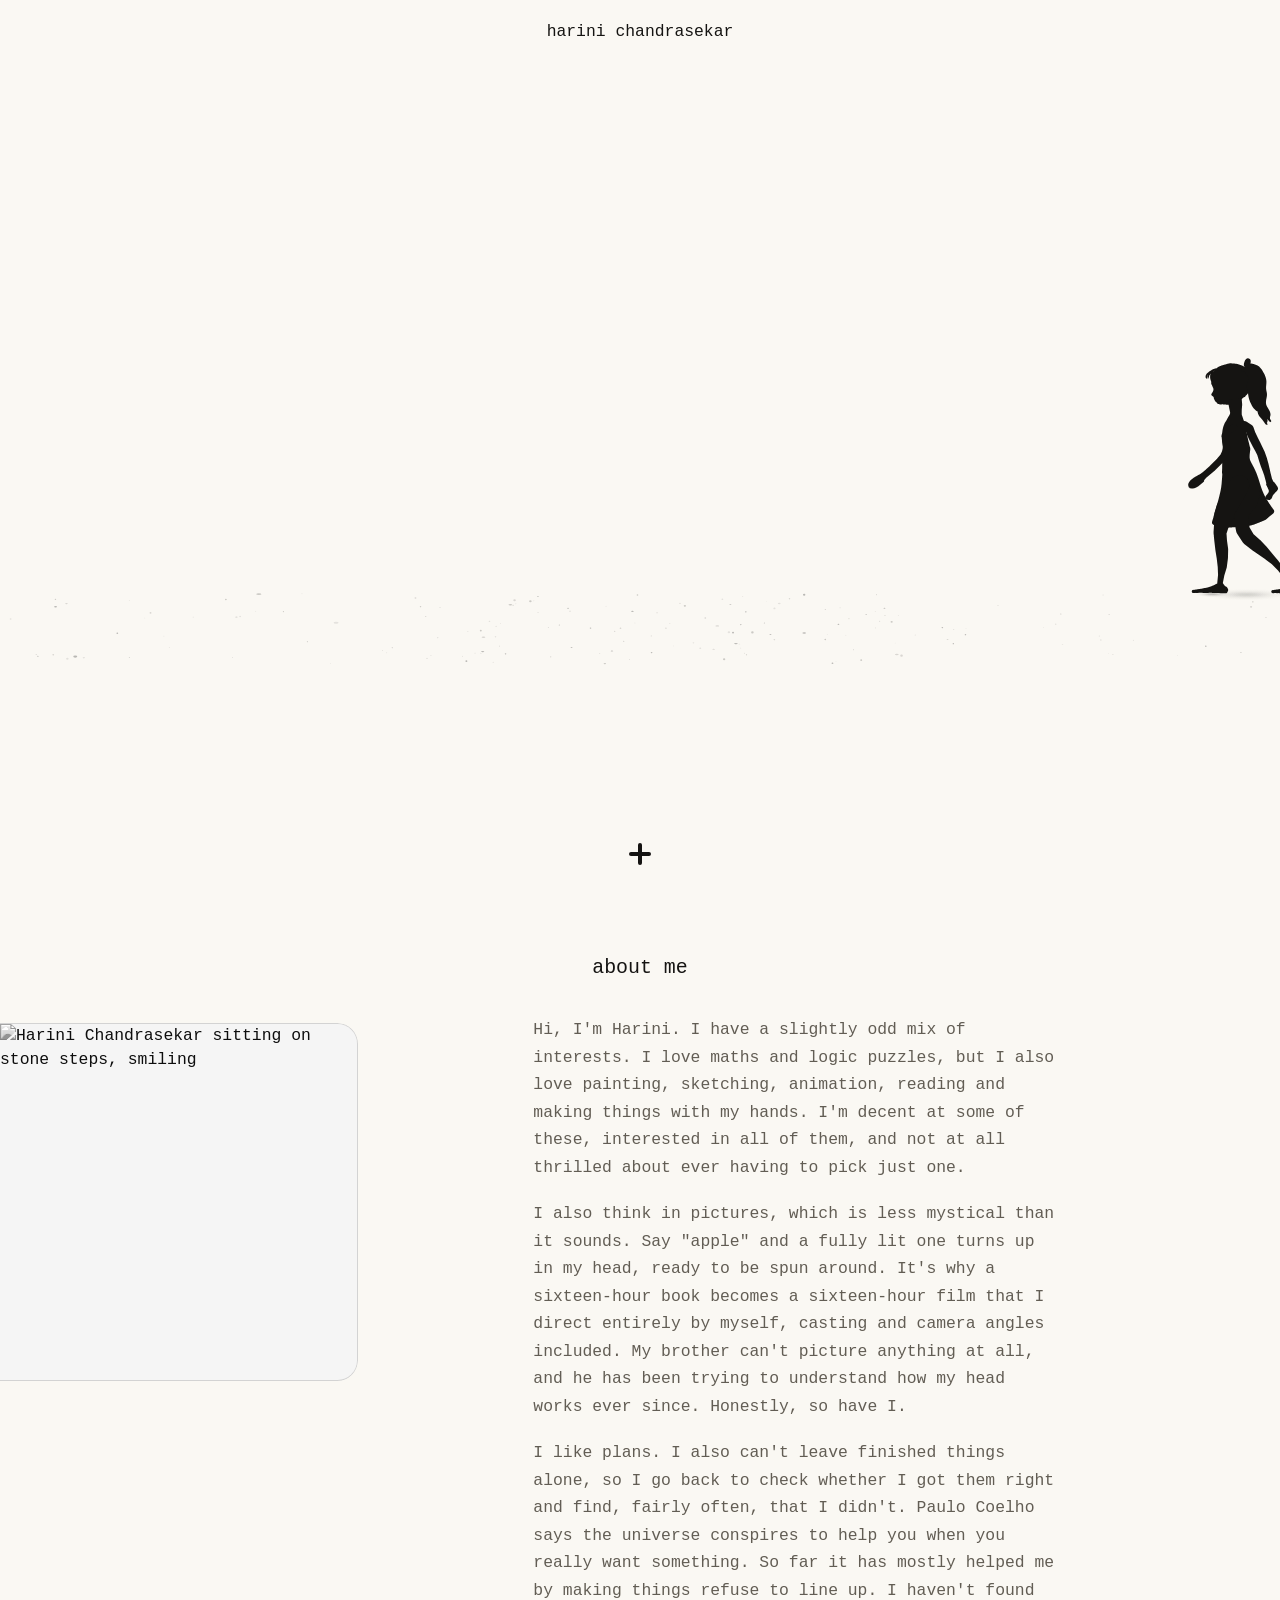
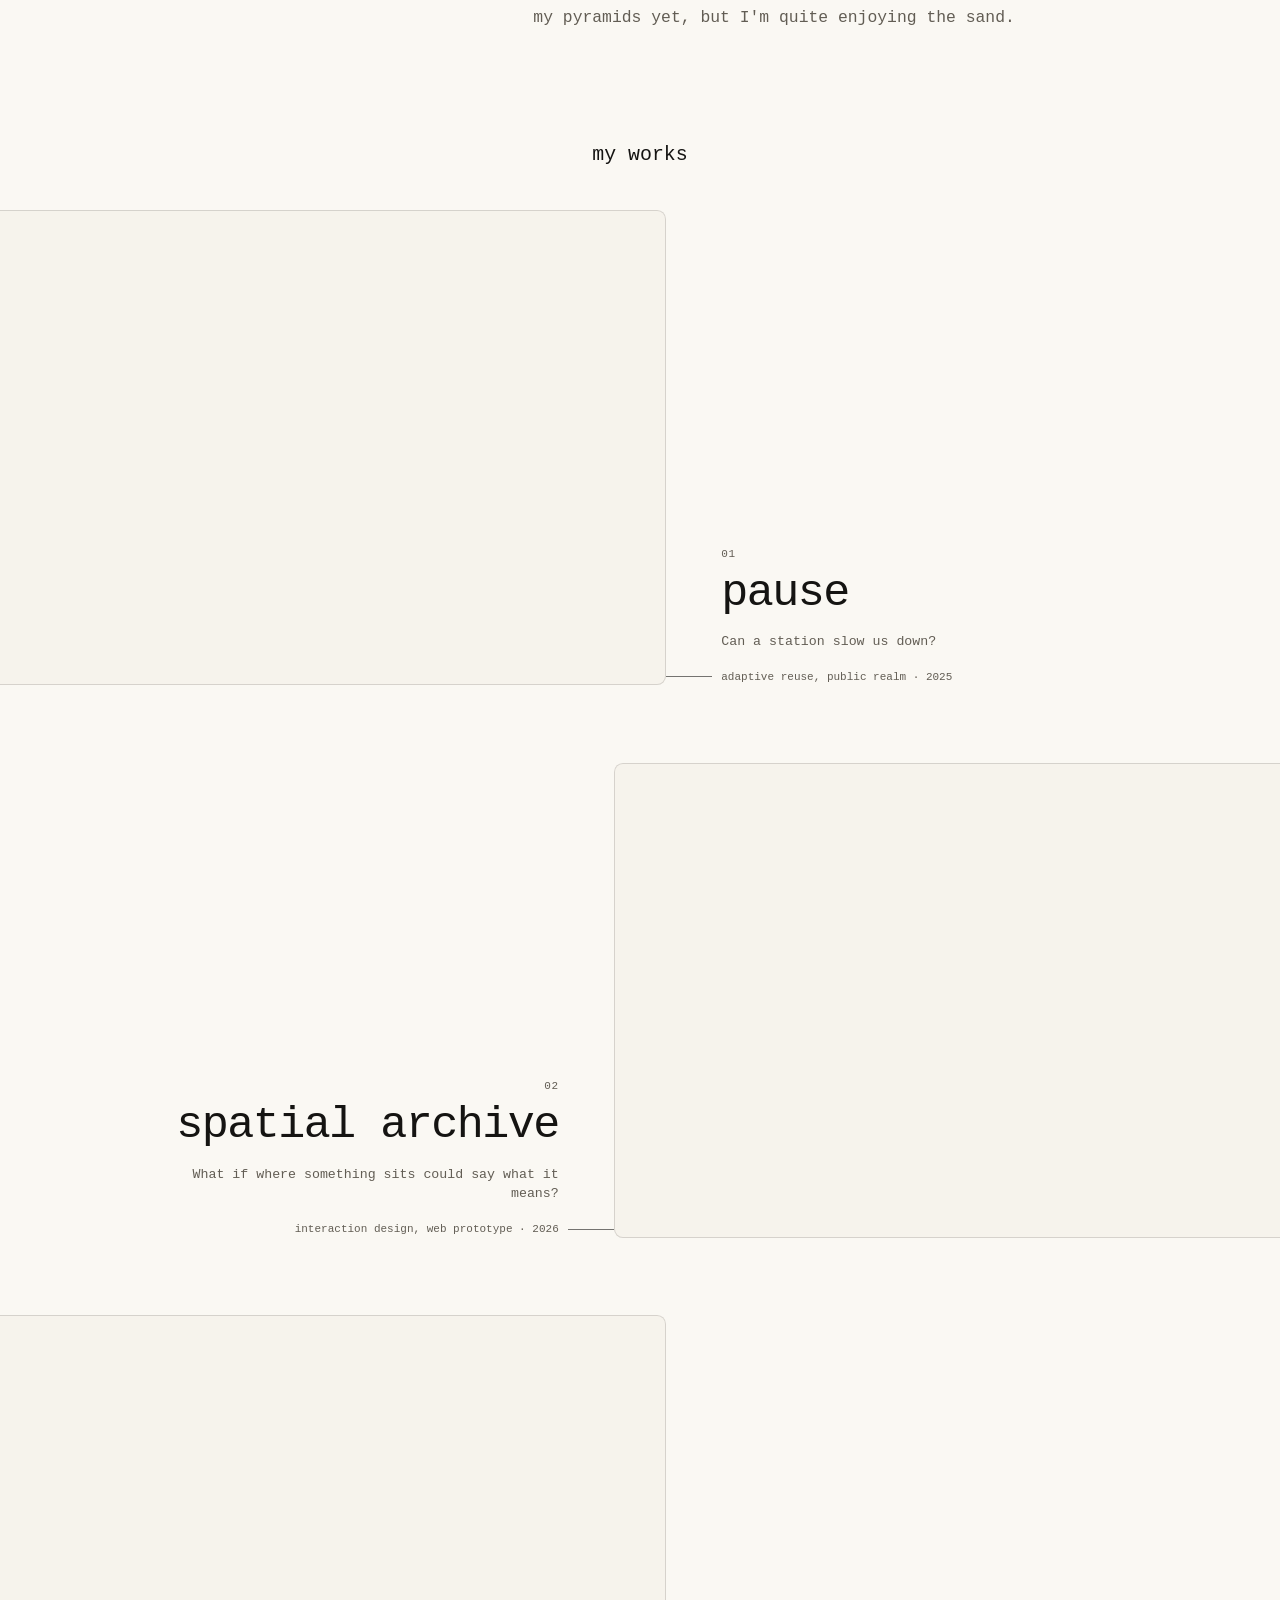
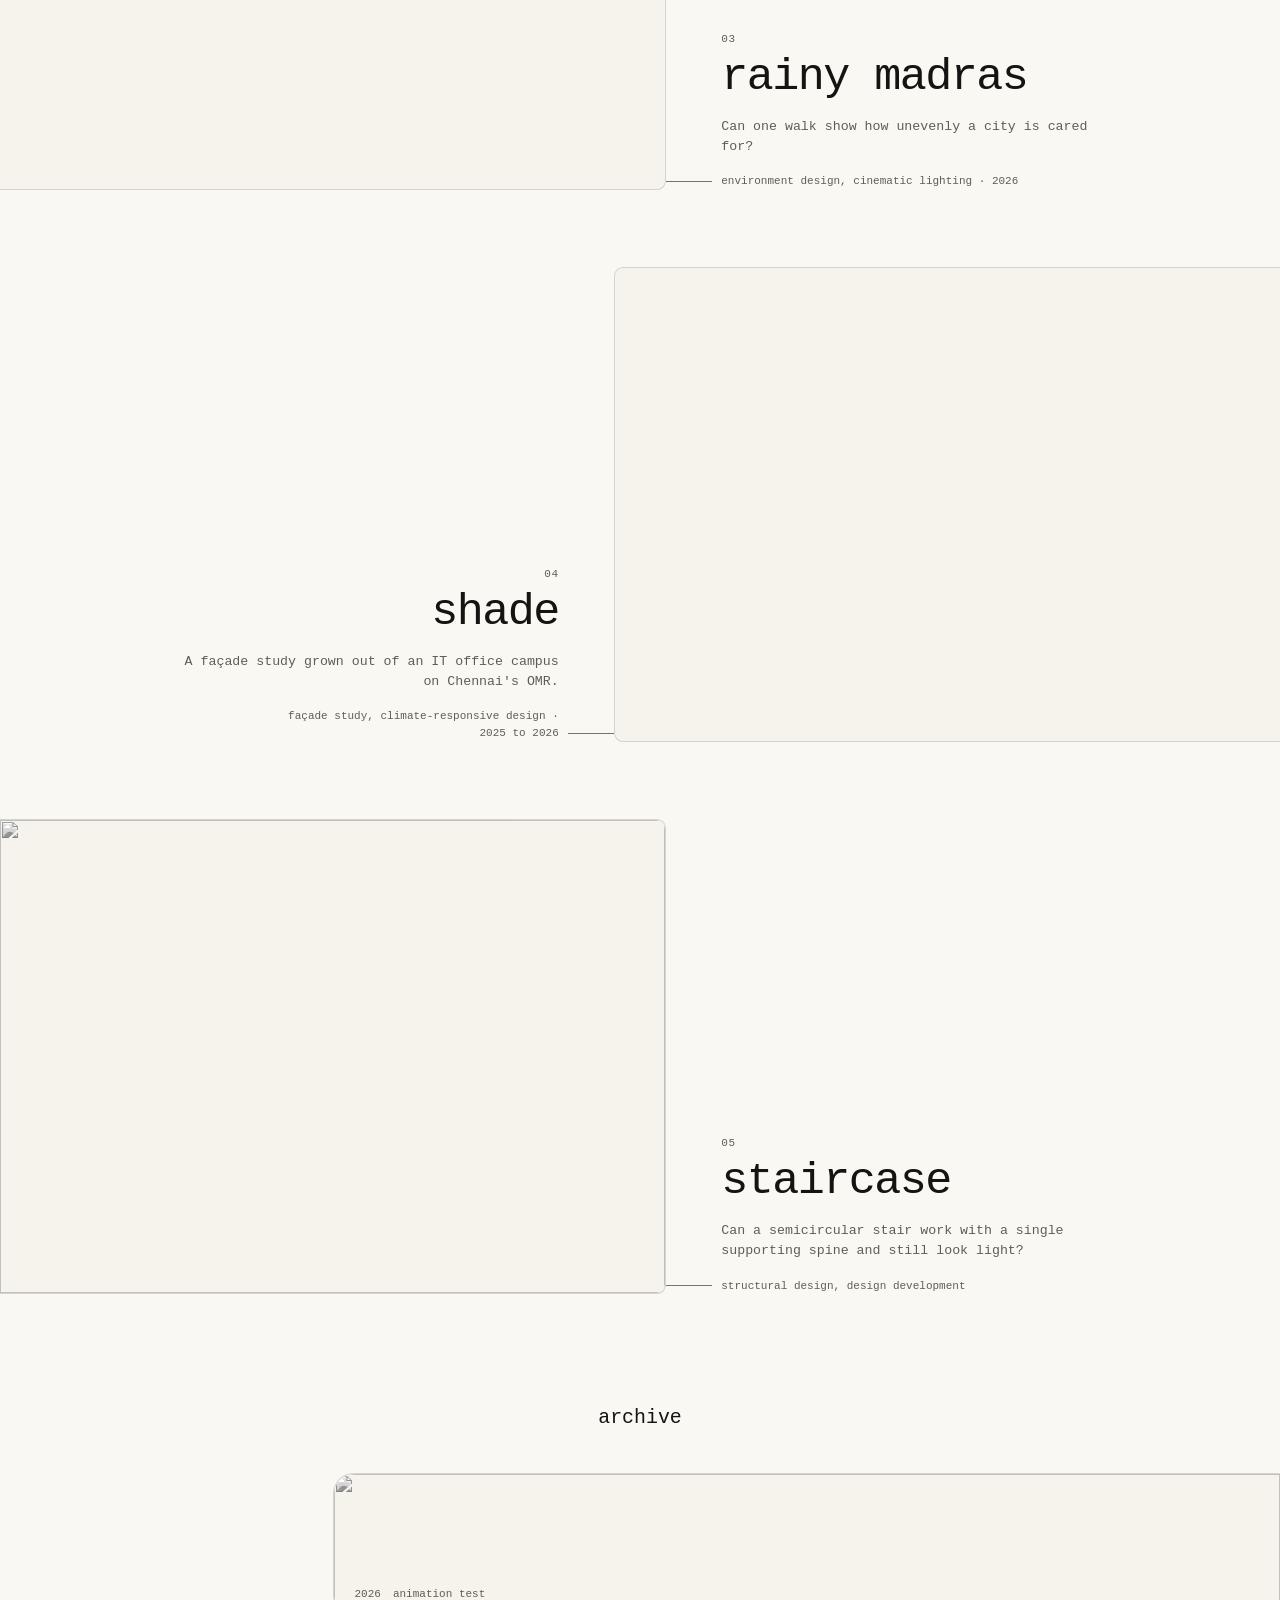
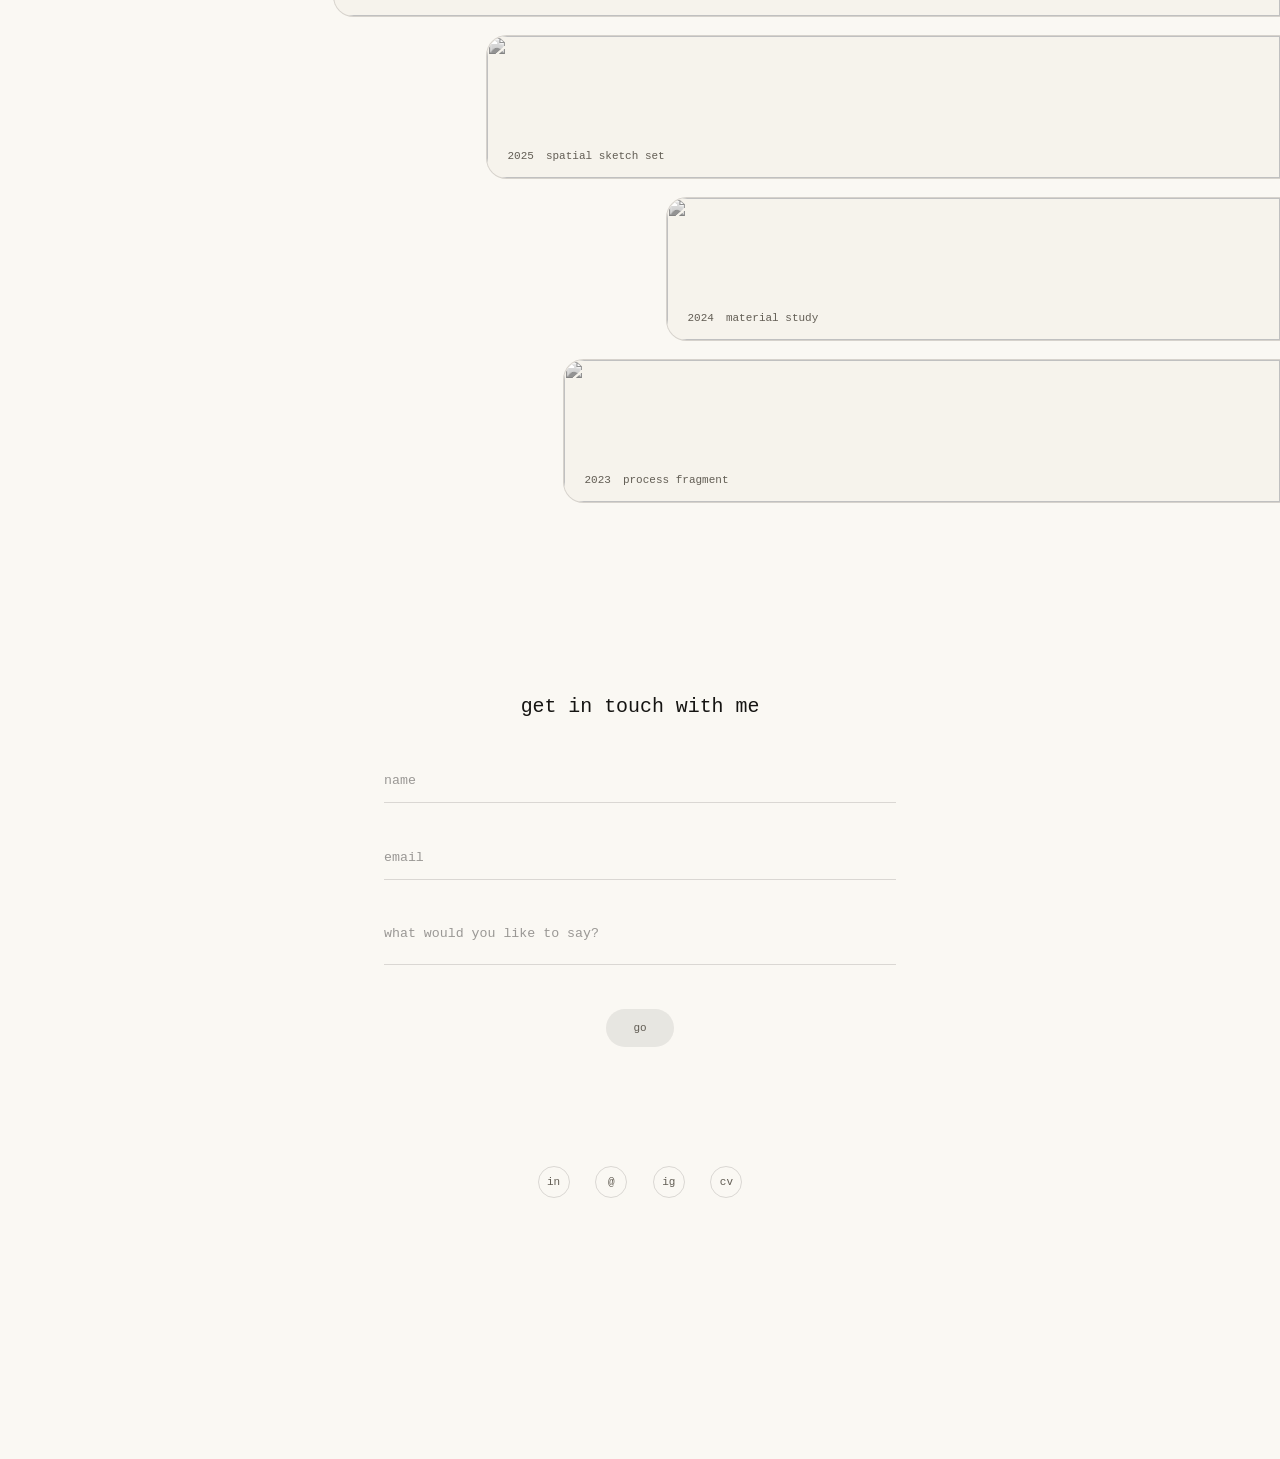
==== commit fe91d8ed: "Merge feat/polish-sections into feat/int-all Conflicts: - styles/motion.css: the tiles redesign dele" ====
--- a/index.html
+++ b/index.html
@@ -254,25 +254,25 @@
           <ol class="archive-bars" aria-label="archive items">
             <li>
               <button class="archive-item archive-bar archive-bar-long" type="button" data-project-trigger="archive-01" aria-label="open archive item: animation test">
-                <img src="assets/images/archive/archive-placeholder.svg" alt="" width="1200" height="360" sizes="(max-width: 760px) 96vw, 58vw" loading="lazy" decoding="async">
+                <img src="assets/images/archive/archive-placeholder.svg" alt="" width="1200" height="1200" loading="lazy" decoding="async">
                 <span class="archive-bar-meta"><time datetime="2026">2026</time> animation test</span>
               </button>
             </li>
             <li>
               <button class="archive-item archive-bar archive-bar-medium" type="button" data-project-trigger="archive-02" aria-label="open archive item: spatial sketch set">
-                <img src="assets/images/archive/archive-placeholder.svg" alt="" width="1200" height="360" sizes="(max-width: 760px) 88vw, 48vw" loading="lazy" decoding="async">
+                <img src="assets/images/archive/archive-placeholder.svg" alt="" width="1200" height="1200" loading="lazy" decoding="async">
                 <span class="archive-bar-meta"><time datetime="2025">2025</time> spatial sketch set</span>
               </button>
             </li>
             <li>
               <button class="archive-item archive-bar archive-bar-short" type="button" data-project-trigger="archive-03" aria-label="open archive item: material study">
-                <img src="assets/images/archive/archive-placeholder.svg" alt="" width="1200" height="360" sizes="(max-width: 760px) 76vw, 38vw" loading="lazy" decoding="async">
+                <img src="assets/images/archive/archive-placeholder.svg" alt="" width="1200" height="1200" loading="lazy" decoding="async">
                 <span class="archive-bar-meta"><time datetime="2024">2024</time> material study</span>
               </button>
             </li>
             <li>
               <button class="archive-item archive-bar archive-bar-midshort" type="button" data-project-trigger="archive-04" aria-label="open archive item: process fragment">
-                <img src="assets/images/archive/archive-placeholder.svg" alt="" width="1200" height="360" sizes="(max-width: 760px) 82vw, 42vw" loading="lazy" decoding="async">
+                <img src="assets/images/archive/archive-placeholder.svg" alt="" width="1200" height="1200" loading="lazy" decoding="async">
                 <span class="archive-bar-meta"><time datetime="2023">2023</time> process fragment</span>
               </button>
             </li>
--- a/styles/main.css
+++ b/styles/main.css
@@ -732,6 +732,8 @@
   padding: 0;
   margin: 0;
   border: var(--line-thin) solid var(--color-line);
+  /* the bar runs on past the right edge of the screen: no closing line there (it is also the ground the navigation ball rolls off on) */
+  border-right: 0;
   border-radius: var(--image-radius) 0 0 var(--image-radius);
   background: var(--color-paper-warm);
   color: var(--color-paper);
@@ -770,19 +772,20 @@
   content: "";
   position: absolute;
   inset: 0;
-  background: rgba(0, 0, 0, 0);
+  background: rgb(var(--color-ink-rgb, 21 20 18) / 0);
   pointer-events: none;
 }
 
 .archive-bar-meta {
   position: absolute;
-  left: var(--space-4);
-  bottom: var(--space-3);
+  /* the label starts where the rounded corner ends, so it keeps the same distance from the curve on every screen */
+  left: max(var(--space-4), var(--image-radius));
+  bottom: max(var(--space-3), calc(var(--image-radius) * 0.7));
   display: flex;
   gap: var(--space-3);
-  color: rgba(250, 248, 243, 0.84);
+  color: rgb(var(--color-paper-rgb, 250 248 243) / 0.84);
   font-size: var(--text-xs);
-  line-height: 1.4;
+  line-height: var(--leading-tight, 1.2);
 }
 
 /* light text is for real (dark) pictures; on the pale placeholder drawing it would vanish, so it is ink there */
@@ -793,6 +796,11 @@
 /* a contact link waiting for its real address: visible, but not a link yet (main.js) */
 .contact-links a.is-unset {
   cursor: default;
+}
+
+/* ...so it does not answer the pointer as if it would go somewhere (keyboard focus still shows) */
+.contact-links a.is-unset:hover {
+  opacity: 1;
 }
 
 .contact-section {
@@ -810,6 +818,7 @@
   display: grid;
   /* the form sits in the upper part of the screen (not dead centre), so the gap to the archive above it stays small */
   place-items: start center;
+  align-content: start;
   width: min(88vw, 560px);
   min-height: 100vh;
   min-height: 100svh;
@@ -825,15 +834,18 @@
   justify-items: stretch;
   width: min(100%, 32rem);
   margin-inline: auto;
-  gap: clamp(1.65rem, 4vh, 2.85rem);
-}
-
+  --contact-gap: clamp(1.65rem, 4vh, 2.85rem);
+  gap: var(--contact-gap);
+}
+
+/* the same title as every other section (size, weight, leading) and the same distance to its content (--title-gap: the form's own
+   gap is part of it) */
 .contact-title {
-  margin: 0 0 clamp(1.5rem, 4vh, 3rem);
+  margin: 0 0 max(0px, calc(var(--title-gap, clamp(2.25rem, 4.8vh, 3.75rem)) - var(--contact-gap)));
   text-align: center;
-  font-size: clamp(1rem, 0.86rem + 0.48vw, 1.32rem);
-  font-weight: 380;
-  line-height: 1.2;
+  font-size: var(--text-lg, clamp(1rem, 0.86rem + 0.48vw, 1.32rem));
+  font-weight: var(--weight-regular, 370);
+  line-height: var(--leading-tight, 1.2);
   text-transform: lowercase;
 }
 
@@ -854,14 +866,14 @@
 }
 
 .contact-form label::before {
-  background: rgba(21, 20, 18, 0.22);
+  background: var(--color-line);
 }
 
 .contact-form label::after {
-  background: rgba(21, 20, 18, 0.86);
+  background: var(--color-ink);
   transform: scaleX(0);
   transform-origin: left center;
-  transition: transform 650ms var(--ease-standard);
+  transition: transform var(--duration-slow) var(--ease-standard);
 }
 
 .contact-form label:focus-within::after {
@@ -884,13 +896,12 @@
   resize: none;
   overflow: hidden;
   box-shadow: none;
-  transition:
-    color 420ms var(--ease-standard);
+  transition: color var(--duration-medium) var(--ease-standard);
 }
 
 .contact-form input::placeholder,
 .contact-form textarea::placeholder {
-  color: rgba(21, 20, 18, 0.4);
+  color: var(--color-ink-faint, rgba(21, 20, 18, 0.42));
   opacity: 1;
 }
 
@@ -911,23 +922,18 @@
   padding: 0.65rem 1.15rem;
   border: 0;
   border-radius: var(--radius-round);
-  background: rgba(21, 20, 18, 0.08);
-  color: rgba(21, 20, 18, 0.78);
+  background: var(--color-line-soft);
+  color: var(--color-ink-soft);
   font-size: var(--text-xs);
   text-transform: lowercase;
   cursor: pointer;
-  transition:
-    background-color 420ms var(--ease-standard),
-    color 420ms var(--ease-standard),
-    transform 420ms var(--ease-standard),
-    box-shadow 420ms var(--ease-standard);
-}
-
+  /* its transitions are listed with the other controls in motion.css */
+}
+
+/* the page's one focus ring (it was a 5px grey halo, unlike every other control) */
 .submit-button:focus-visible {
-  outline: 0;
-  background: rgba(21, 20, 18, 0.14);
-  color: rgba(21, 20, 18, 0.95);
-  box-shadow: 0 0 0 5px rgba(21, 20, 18, 0.08);
+  outline: var(--focus-ring, var(--line-thin) solid var(--color-ink));
+  outline-offset: var(--focus-offset, 4px);
 }
 
 .submit-button:active {
@@ -953,43 +959,49 @@
   color: var(--color-ink);
 }
 
+/* a field the message below "go" is about: its line is drawn darker (it was 0.28 against 0.22, which could not be seen) */
 .contact-form label:has(input[aria-invalid="true"])::before,
 .contact-form label:has(textarea[aria-invalid="true"])::before {
-  background: rgba(21, 20, 18, 0.28);
-}
-
+  background: var(--color-line-strong);
+}
+
+.submit-button:disabled {
+  cursor: progress;
+}
+
+/* the links follow the form at one fixed rhythm on every screen (pinned to the bottom of the screen they drifted ~600px away from the
+   form on a tall display and touched the navigation plus on a phone).
+   Each link is a 44px tap target around its 32px circle; the gap is 12px smaller to keep the circles where they were. */
 .contact-links {
-  position: absolute;
-  left: 50%;
-  bottom: clamp(8rem, 15vh, 11rem);
-  display: grid;
-  grid-template-columns: repeat(4, var(--contact-icon-size));
+  --contact-tap: 44px;
+  display: grid;
+  grid-template-columns: repeat(4, var(--contact-tap));
   align-items: center;
   justify-items: center;
   justify-content: center;
   width: max-content;
-  gap: clamp(1.1rem, 2vw, 1.8rem);
-  transform: translateX(-50%);
+  margin: clamp(2.5rem, 7vh, 4.5rem) auto 0;
+  gap: calc(clamp(1.1rem, 2vw, 1.8rem) - (var(--contact-tap) - var(--contact-icon-size)));
 }
 
 .contact-links a {
+  display: grid;
+  place-items: center;
+  width: var(--contact-tap);
+  height: var(--contact-tap);
+  border-radius: 50%;
+  color: var(--color-ink);
+}
+
+.contact-icon-placeholder {
   display: grid;
   place-items: center;
   width: var(--contact-icon-size);
   height: var(--contact-icon-size);
+  border: var(--line-thin) solid var(--color-line);
   border-radius: 50%;
-  color: var(--color-ink);
-}
-
-.contact-icon-placeholder {
-  display: grid;
-  place-items: center;
-  width: var(--contact-icon-size);
-  height: var(--contact-icon-size);
-  border: var(--line-thin) solid rgba(21, 20, 18, 0.26);
-  border-radius: 50%;
-  color: rgba(21, 20, 18, 0.72);
-  font-size: 0.62rem;
+  color: var(--color-ink-soft);
+  font-size: var(--text-xs);
   line-height: 1;
   text-transform: lowercase;
 }
--- a/styles/motion.css
+++ b/styles/motion.css
@@ -768,13 +768,15 @@
     transform var(--duration-medium) var(--ease-standard);
 }
 
+/* the bars grow and settle from the right edge they are fixed to, by the same amount in both directions: a bar stretched more in one
+   direction than the other stretched its year and title with it */
 .archive-bars.has-active-archive-item .archive-bar:not(.is-active) {
   opacity: 0.72;
-  transform: scaleX(0.965) scaleY(0.94);
+  transform: scale(0.97);
 }
 
 .archive-bars.has-active-archive-item .archive-bar:not(.is-active)::after {
-  background: rgba(0, 0, 0, 0.18);
+  background: rgb(var(--color-ink-rgb, 21 20 18) / 0.18);
 }
 
 .archive-bar {
@@ -785,19 +787,24 @@
 .archive-bar:focus-visible,
 .archive-bar.is-active {
   border-color: var(--color-line-strong);
-  transform: scaleX(1.035) scaleY(1.08);
+  transform: scale(1.04);
 }
 
 .archive-bar:hover::after,
 .archive-bar:focus-visible::after,
 .archive-bar.is-active::after {
-  background: rgba(0, 0, 0, 0.04);
+  background: rgb(var(--color-ink-rgb, 21 20 18) / 0.04);
+}
+
+/* keyboard focus is shown by the focus ring alone: the strong border under it drew a second line */
+.archive-bar:focus-visible {
+  border-color: var(--color-line);
 }
 
 .submit-button:hover,
 .submit-button:focus-visible {
-  background: rgba(21, 20, 18, 0.14);
-  color: rgba(21, 20, 18, 0.95);
+  background: var(--color-line);
+  color: var(--color-ink);
 }
 
 .contact-links a:hover,
@@ -969,10 +976,9 @@
 .project-viewer {
   --project-bg: var(--color-paper);
   --project-text: var(--color-ink);
-  --project-text-soft: rgba(21, 20, 18, 0.62);
-  --project-line: rgba(21, 20, 18, 0.18);
-  --project-line-strong: rgba(21, 20, 18, 0.42);
-  --project-grey: var(--color-paper-warm);
+  --project-text-soft: var(--color-ink-soft);
+  --project-line: var(--color-line);
+  --project-line-strong: var(--color-line-strong);
   --project-top-buffer: clamp(48px, 7vh, 88px);
   --project-bottom-ui-zone: clamp(120px, 16vh, 180px);
   --tile-left: 0px;
@@ -993,15 +999,18 @@
   pointer-events: none;
   color: var(--project-text);
   outline: none;
+  /* nothing on the viewer itself is animated. Without this, the reduced-motion rule below (1 ms transitions on every property)
+     makes its visibility transition too, and focus() on the dialog in the same frame it is shown is refused: focus fell to <body> */
+  transition: none;
 }
 
 .project-viewer.is-active {
-  --project-bg: #050505;
-  --project-text: #f7f4ed;
-  --project-text-soft: rgba(255, 255, 255, 0.62);
-  --project-line: rgba(255, 255, 255, 0.28);
-  --project-line-strong: rgba(255, 255, 255, 0.86);
-  --project-grey: #1c1c1c;
+  /* the stage tokens; secondary text (white at 62%) has no token of its own yet */
+  --project-bg: var(--color-stage, #050505);
+  --project-text: var(--color-on-stage, #ffffff);
+  --project-text-soft: rgb(255 255 255 / 0.62);
+  --project-line: var(--color-stage-line, rgb(255 255 255 / 0.28));
+  --project-line-strong: var(--color-stage-line-strong, rgb(255 255 255 / 0.86));
   visibility: visible;
   pointer-events: auto;
 }
@@ -1013,15 +1022,15 @@
   margin: 0;
   border: var(--line-thin) solid var(--color-line);
   border-radius: var(--image-radius);
-  background: #050505;
+  background: var(--color-stage, #050505);
   overflow: hidden;
   pointer-events: none;
   contain: layout paint style;
-  transition: border-color 700ms var(--ease-standard);
+  transition: border-color var(--duration-slow) var(--ease-standard);
 }
 
 .project-open-clone.is-moving {
-  border-color: rgba(255, 255, 255, 0.28);
+  border-color: var(--color-stage-line, rgb(255 255 255 / 0.28));
 }
 
 .project-open-clone img {
@@ -1036,9 +1045,9 @@
 .project-glass {
   position: absolute;
   inset: 0;
-  background: #050505;
-  opacity: 0;
-  transition: opacity 820ms var(--ease-standard);
+  background: var(--color-stage, #050505);
+  opacity: 0;
+  transition: opacity var(--duration-slow) var(--ease-standard);
 }
 
 .project-viewer.is-expanded .project-glass {
@@ -1061,7 +1070,7 @@
   visibility: hidden;
   pointer-events: none;
   contain: layout paint style;
-  transition: border-color 900ms var(--ease-standard);
+  transition: border-color var(--duration-slow) var(--ease-standard);
 }
 
 .project-hero-frame img {
@@ -1091,10 +1100,11 @@
   width: max-content;
   height: 100%;
   transform: translate3d(calc(var(--project-shift) * -1), 0, 0);
-  transition: transform 980ms var(--ease-standard);
+  transition: transform var(--duration-slow) var(--ease-standard);
   will-change: transform;
 }
 
+/* wheel and swipe: the track follows the hand almost at once (an input echo, deliberately below the motion scale) */
 .project-track.is-dragging {
   transition-duration: 110ms;
 }
@@ -1145,8 +1155,8 @@
   opacity: 0;
   transform: translateY(8px);
   transition:
-    opacity 700ms var(--ease-standard),
-    transform 700ms var(--ease-standard);
+    opacity var(--duration-slow) var(--ease-standard),
+    transform var(--duration-slow) var(--ease-standard);
 }
 
 .project-panel-image img {
@@ -1154,7 +1164,7 @@
   height: 100%;
   object-fit: cover;
   border-radius: inherit;
-  transition: opacity 600ms var(--ease-standard);
+  transition: opacity var(--duration-slow) var(--ease-standard);
 }
 
 /* a frame whose picture is still arriving shows its empty dark frame; the picture then fades in instead of popping in */
@@ -1231,8 +1241,8 @@
   opacity: 0;
   transform: translateY(10px);
   transition:
-    opacity 700ms var(--ease-standard),
-    transform 700ms var(--ease-standard);
+    opacity var(--duration-slow) var(--ease-standard),
+    transform var(--duration-slow) var(--ease-standard);
 }
 
 .project-panel-intro .project-panel-copy {
@@ -1263,9 +1273,11 @@
 .project-panel h3 {
   max-width: 15em;
   margin: 0 0 var(--space-4);
-  font-size: clamp(1.1rem, 1rem + 0.5vw, 1.55rem);
-  font-weight: 420;
+  font-size: var(--text-lg);
+  font-weight: var(--weight-medium, 420);
   line-height: 1.16;
+  /* two-line headings break into even halves, never one word left on its own */
+  text-wrap: balance;
 }
 
 .project-panel p:not(.project-step):not(.project-meta) {
@@ -1274,6 +1286,11 @@
   color: var(--project-text-soft);
   font-size: var(--text-sm);
   line-height: 1.55;
+}
+
+/* no paragraph ends on a single word (browsers without text-wrap: pretty simply wrap as before) */
+.project-panel p {
+  text-wrap: pretty;
 }
 
 .project-panel .project-meta {
@@ -1299,7 +1316,7 @@
   width: var(--plus-circle-size);
   height: var(--plus-circle-size);
   padding: 0;
-  border: var(--line-thin) solid rgba(255, 255, 255, 0.34);
+  border: var(--line-thin) solid var(--color-stage-line, rgb(255 255 255 / 0.28));
   border-radius: 50%;
   background: transparent;
   cursor: pointer;
@@ -1312,8 +1329,9 @@
    and only shows itself (a white ring) when it has keyboard focus */
 .project-viewer.is-active .project-close:focus-visible {
   opacity: 1;
-  outline: 1px solid var(--project-line-strong);
-  outline-offset: 6px;
+  /* one ring, the button's own edge (an outline around the border drew two circles) */
+  border-color: var(--project-line-strong);
+  outline: none;
   transform: translate(-50%, 0);
 }
 
@@ -1329,7 +1347,7 @@
   top: 50%;
   width: 18px;
   height: 1px;
-  background: #ffffff;
+  background: var(--color-on-stage, #ffffff);
   transform-origin: center;
 }
 
@@ -1348,22 +1366,22 @@
   z-index: 4;
   width: clamp(200px, 28vw, 420px);
   height: 2px;
-  background: rgba(255, 255, 255, 0.28);
+  background: var(--color-stage-line, rgb(255 255 255 / 0.28));
   opacity: 0;
   transform: translate(-50%, 8px);
   transition:
-    opacity 700ms var(--ease-standard),
-    transform 700ms var(--ease-standard);
+    opacity var(--duration-slow) var(--ease-standard),
+    transform var(--duration-slow) var(--ease-standard);
 }
 
 .project-progress span {
   display: block;
   width: 100%;
   height: 2px;
-  background: rgba(255, 255, 255, 0.92);
+  background: var(--color-stage-line-strong, rgb(255 255 255 / 0.86));
   transform: scaleX(0);
   transform-origin: left center;
-  transition: transform 980ms var(--ease-standard);
+  transition: transform var(--duration-slow) var(--ease-standard);
 }
 
 /* ---- states ---- */
@@ -1576,7 +1594,7 @@
 .wis {
   color: var(--project-text-soft);
   outline: none;
-  transition: opacity 200ms var(--ease-standard);
+  transition: opacity var(--duration-fast) var(--ease-standard);
 }
 
 .wis.is-closing {
@@ -1598,7 +1616,8 @@
   top: 0;
   padding: 0;
   border: var(--line-thin) solid var(--project-line);
-  border-radius: 6px;
+  /* small cards: the picture radius scaled down, so the corners belong to the same family */
+  border-radius: calc(var(--image-radius) * 0.4);
   background: var(--project-bg);
   opacity: 0;
   cursor: grab;
@@ -1612,11 +1631,11 @@
   display: block;
   width: 100%;
   height: 100%;
-  border-radius: 5px;
+  border-radius: calc(var(--image-radius) * 0.4 - 1px);
   object-fit: cover;
   filter: grayscale(1);
   pointer-events: none;
-  transition: filter 900ms var(--ease-standard);
+  transition: filter var(--duration-slow) var(--ease-standard);
 }
 
 /* the note card: its words are set as text (the scanned note is too small to read at card size); grey until it is linked, then the note's lilac */
@@ -1628,19 +1647,18 @@
   position: absolute;
   inset: 0;
   padding: 0.7em 0.75em;
-  border-radius: 5px;
+  border-radius: calc(var(--image-radius) * 0.4 - 1px);
   background: #d4d4d4;
   color: #1d1b22;
-  font-size: 11px;
+  /* the font size is set per card by where-it-sits.js (it grows with the card, like the handwriting it stands for) */
   line-height: 1.35;
   text-align: left;
   pointer-events: none;
-  transition: background-color 900ms var(--ease-standard);
+  transition: background-color var(--duration-slow) var(--ease-standard);
 }
 
 .project-viewer[data-project-mode="stacked"] .wis-note {
   padding: 0.5em 0.55em;
-  font-size: 9px;
   line-height: 1.28;
 }
 
@@ -1680,7 +1698,7 @@
 .wis-skip {
   position: absolute;
   bottom: calc(var(--nav-bottom-buffer) + 7px);
-  transition: opacity 600ms var(--ease-standard);
+  transition: opacity var(--duration-slow) var(--ease-standard);
 }
 
 .wis-line {
--- a/styles/responsive.css
+++ b/styles/responsive.css
@@ -130,8 +130,7 @@
   }
 
   .contact-links {
-    bottom: clamp(7.25rem, 14vh, 9rem);
-    gap: var(--space-4);
+    gap: calc(var(--space-4) - (var(--contact-tap) - var(--contact-icon-size)));
   }
 
   .radial-item-about {
@@ -183,18 +182,14 @@
   .contact-form {
     gap: clamp(1rem, 2.8vh, 1.75rem);
   }
-
-  .contact-links {
-    bottom: clamp(6.5rem, 12vh, 8rem);
-  }
-}
-
-/* very short screens (a phone held sideways): the contact links follow the form instead of being pinned to the bottom of the screen,
-   and the section keeps clear of the navigation plus */
+}
+
+/* very short screens (a phone held sideways): the contact links sit closer under the form, and the section keeps clear of the navigation plus */
 @media (max-height: 540px) {
   .contact-layout {
     min-height: 0;
-    padding-top: 3.5rem;
+    /* the whole form, "go" included, fits above the navigation plus on the screen the contact trip lands on */
+    padding-top: 2.25rem;
     padding-bottom: calc(var(--nav-bottom-buffer, 1.5rem) + 6rem);
   }
 
@@ -202,12 +197,12 @@
     gap: 1rem;
   }
 
+  .contact-title {
+    margin-bottom: 0.75rem;
+  }
+
   .contact-links {
-    position: relative;
-    left: auto;
-    bottom: auto;
-    margin: 1.75rem auto 0;
-    transform: none;
+    margin-top: 1.75rem;
   }
 
   /* about me: the letter's portrait stays a small part of the short screen, and the edge portrait sits level with the start of the text
@@ -227,8 +222,9 @@
     width: min(90vw, 420px);
   }
 
+  /* never wider than its column (88vw): at 90vw it hung 8px out to the right, so title, fields and "go" sat 4px off centre */
   .contact-form {
-    width: min(90vw, 26rem);
+    width: min(100%, 26rem);
   }
 
   .radial-item-about {
@@ -237,11 +233,6 @@
 
   .radial-item-contact {
     --item-x: 92px;
-  }
-
-  .project-close {
-    width: 42px;
-    height: 42px;
   }
 }
 
@@ -252,6 +243,12 @@
 
   .section {
     padding-block: clamp(2.75rem, 6vh, 4rem);
+  }
+
+  /* contact sets its own height (one screen, see main.css); the general section padding above must not reach it: it made the section
+     a screen plus ~100px, pushed the link circles into the navigation plus and left blank paper to scroll past at the end of the page */
+  .contact-section {
+    padding-block: 0;
   }
 
   .about-section,
@@ -293,8 +290,6 @@
     --bar-width: 98vw;
     height: clamp(130px, 32vw, 185px);
     margin-right: 0;
-    border-right: 0;
-    border-radius: var(--image-radius) 0 0 var(--image-radius);
   }
 
   .archive-bar-long {
@@ -314,16 +309,36 @@
   }
 
   /* the close button (the x) sits at the bottom of the screen: the story fades into the dark under it, so no line of text is ever read through it */
+  /* --fade-solid is measured from the navigation itself (its bottom gap + the circle + a little air), so the black is already solid
+     where the close circle begins, on every phone height; the fade above it is a fixed 56px */
   .project-viewer.is-active[data-project-mode="stacked"]::after {
+    --fade-soft: 56px;
+    --fade-solid: calc(var(--nav-bottom-buffer) + var(--plus-circle-size) + 10px + env(safe-area-inset-bottom, 0px));
     content: "";
     position: fixed;
     left: 0;
     right: 0;
     bottom: 0;
     z-index: 6;
-    height: calc(118px + env(safe-area-inset-bottom, 0px));
-    background: linear-gradient(to bottom, rgba(5, 5, 5, 0) 0%, rgba(5, 5, 5, 0.86) 42%, #050505 64%);
+    height: calc(var(--fade-soft) + var(--fade-solid));
+    background: linear-gradient(
+      to bottom,
+      color-mix(in srgb, var(--color-stage, #050505) 0%, transparent) 0,
+      color-mix(in srgb, var(--color-stage, #050505) 86%, transparent) calc(var(--fade-soft) * 0.62),
+      var(--color-stage, #050505) var(--fade-soft)
+    );
     pointer-events: none;
+    transition: opacity var(--duration-slow) var(--ease-standard);
+  }
+
+  /* nothing scrolls under the close button while "where it sits" runs, and its line and "skip" sit just above this band */
+  .project-viewer.is-ritual[data-project-mode="stacked"]::after {
+    opacity: 0;
+  }
+
+  /* the keyboard close button (shown only with keyboard focus) sits above the fade, or its focus ring would be hidden under it */
+  .project-viewer[data-project-mode="stacked"] .project-close {
+    z-index: 7;
   }
 
   .project-viewer[data-project-mode="stacked"] .project-track {
@@ -366,6 +381,11 @@
     text-align: center;
   }
 
+  /* the heading's box is narrower than the column (max-width 14em): centred as a box too, or its centred text sits left of the rest */
+  .project-viewer[data-project-mode="stacked"] .project-panel h3 {
+    margin-inline: auto;
+  }
+
   .project-progress {
     display: none;
   }
@@ -422,7 +442,7 @@
   .archive-bars.has-active-archive-item .archive-bar:not(.is-active)::after,
   .archive-bar:hover::after,
   .archive-bar.is-active::after {
-    background: rgba(0, 0, 0, 0);
+    background: rgb(var(--color-ink-rgb, 21 20 18) / 0);
   }
 
   .archive-bar:hover,
@@ -496,3 +516,35 @@
     --plus-circle-size: 44px;
   }
 }
+
+/* short wide screens (a phone held sideways, 390 to 430px tall): the panel text used to run on under the close button and the progress
+   line (up to 138px past it). Here the text starts level with the top of the picture, uses the whole column and is set a step smaller,
+   so every panel of every project ends above the close button. */
+@media (max-height: 540px) and (min-width: 768px) {
+  .project-viewer[data-project-mode="horizontal"] .project-panel-copy {
+    width: min(30rem, calc(100% - 2.5rem));
+    max-width: 30rem;
+    align-self: start;
+  }
+
+  .project-viewer[data-project-mode="horizontal"] .project-step {
+    margin-bottom: var(--space-2);
+  }
+
+  .project-viewer[data-project-mode="horizontal"] .project-panel h3 {
+    max-width: none;
+    margin-bottom: var(--space-2);
+    font-size: var(--text-md);
+  }
+
+  .project-viewer[data-project-mode="horizontal"] .project-panel p:not(.project-step):not(.project-meta) {
+    max-width: none;
+    font-size: 0.75rem;
+    line-height: 1.4;
+  }
+
+  .project-viewer[data-project-mode="horizontal"] .project-panel .project-meta {
+    max-width: none;
+    margin-top: var(--space-3);
+  }
+}
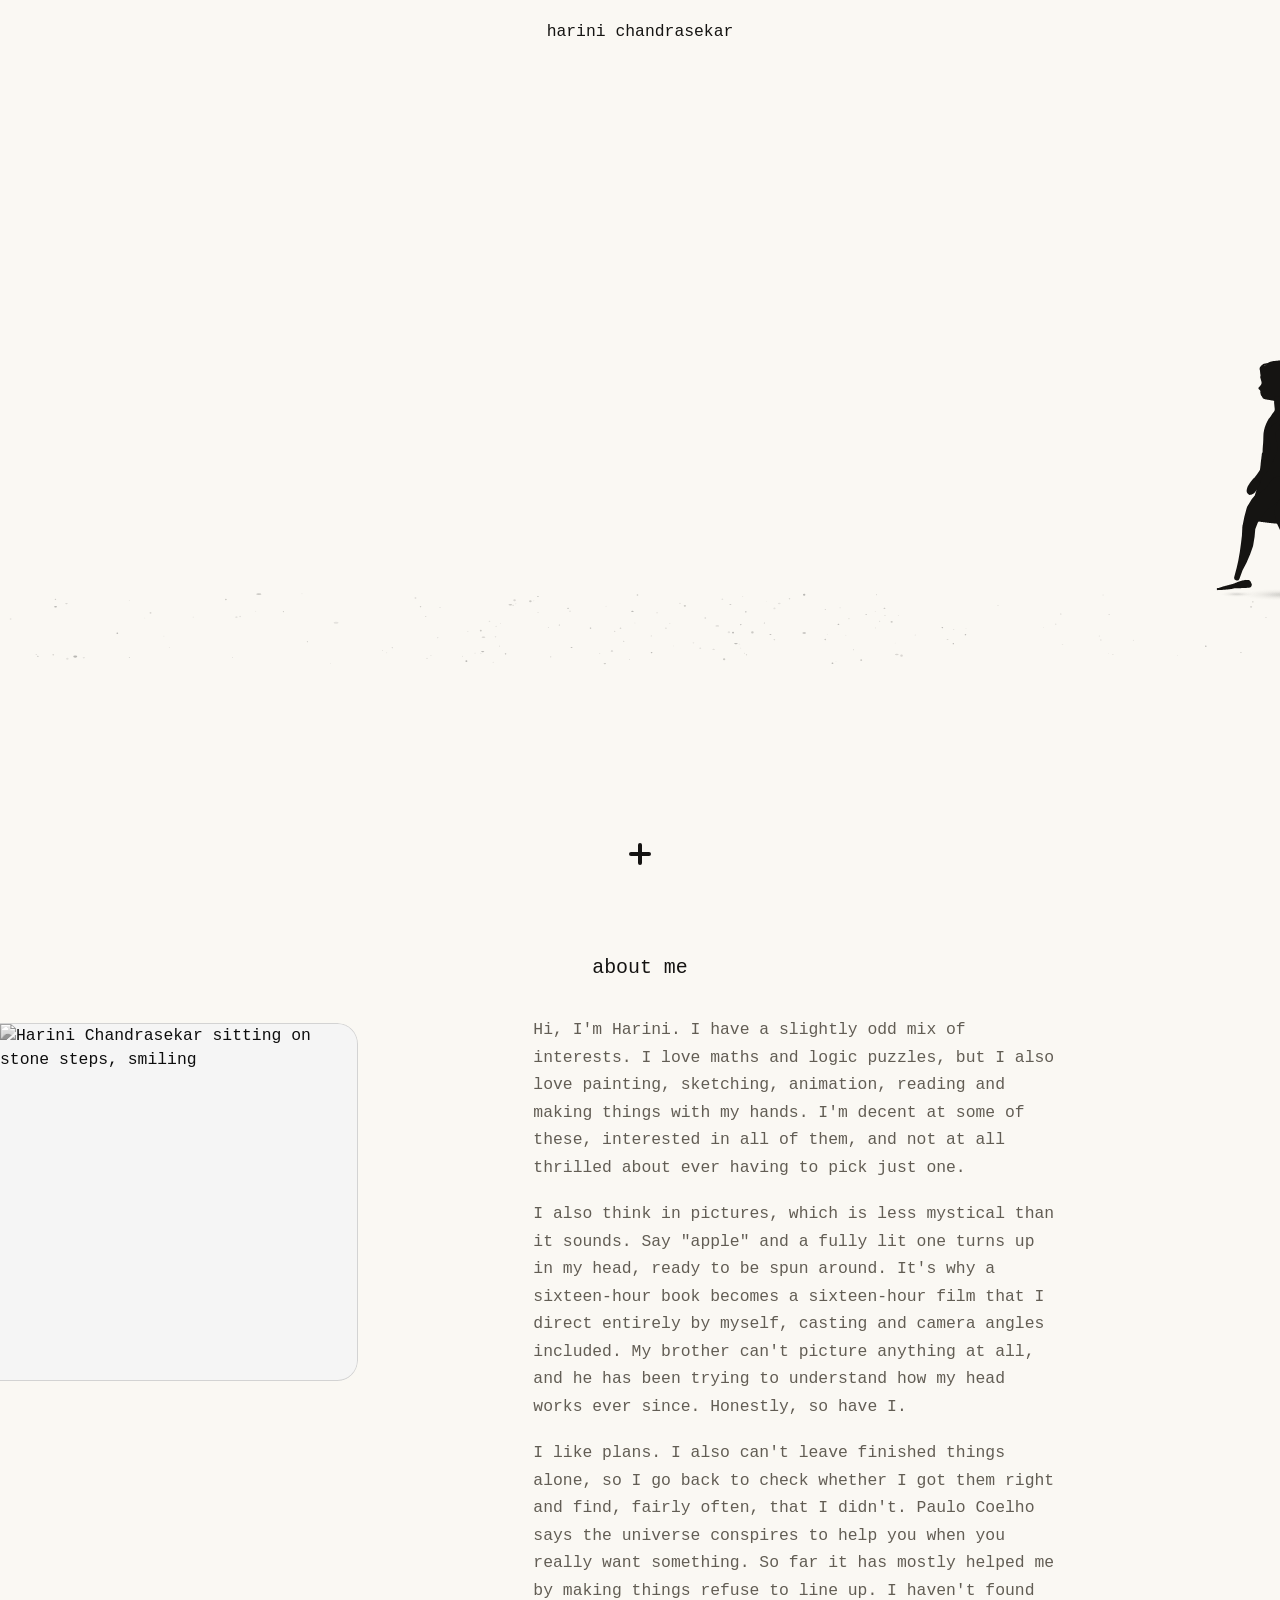
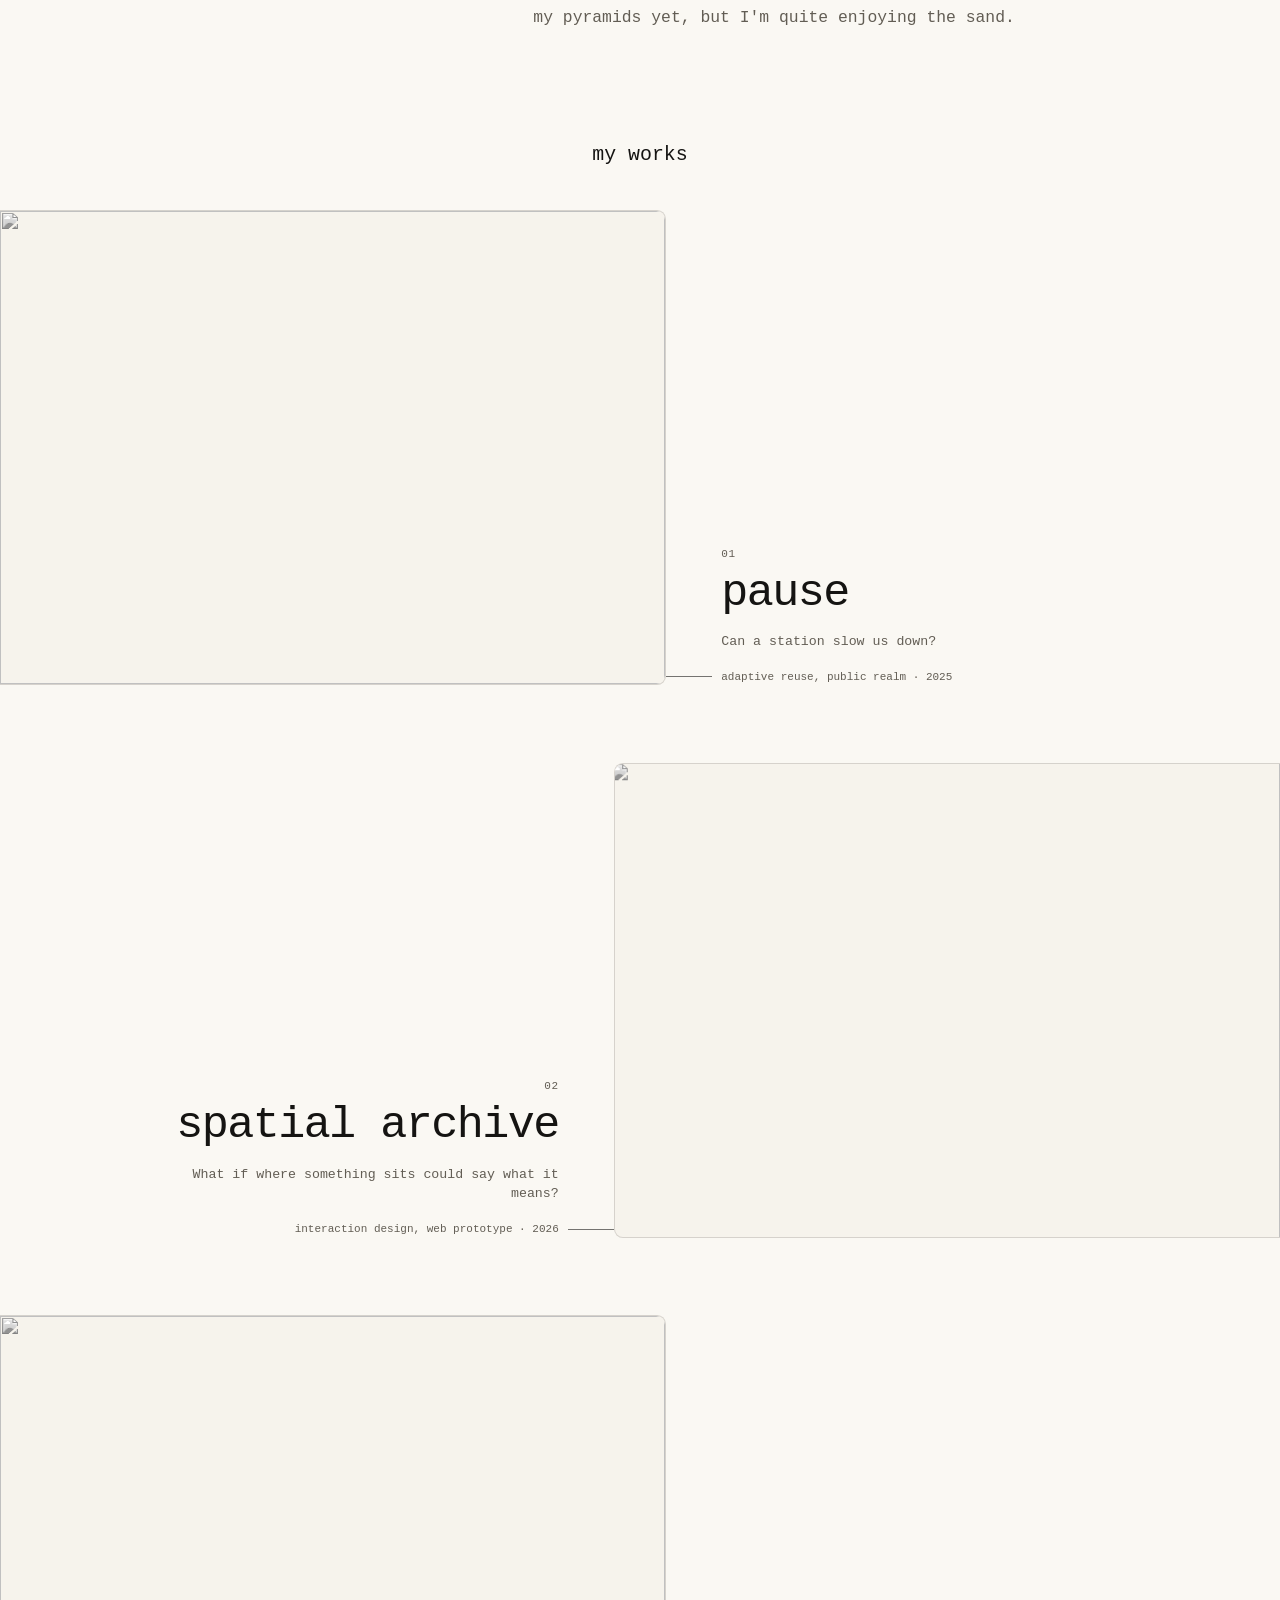
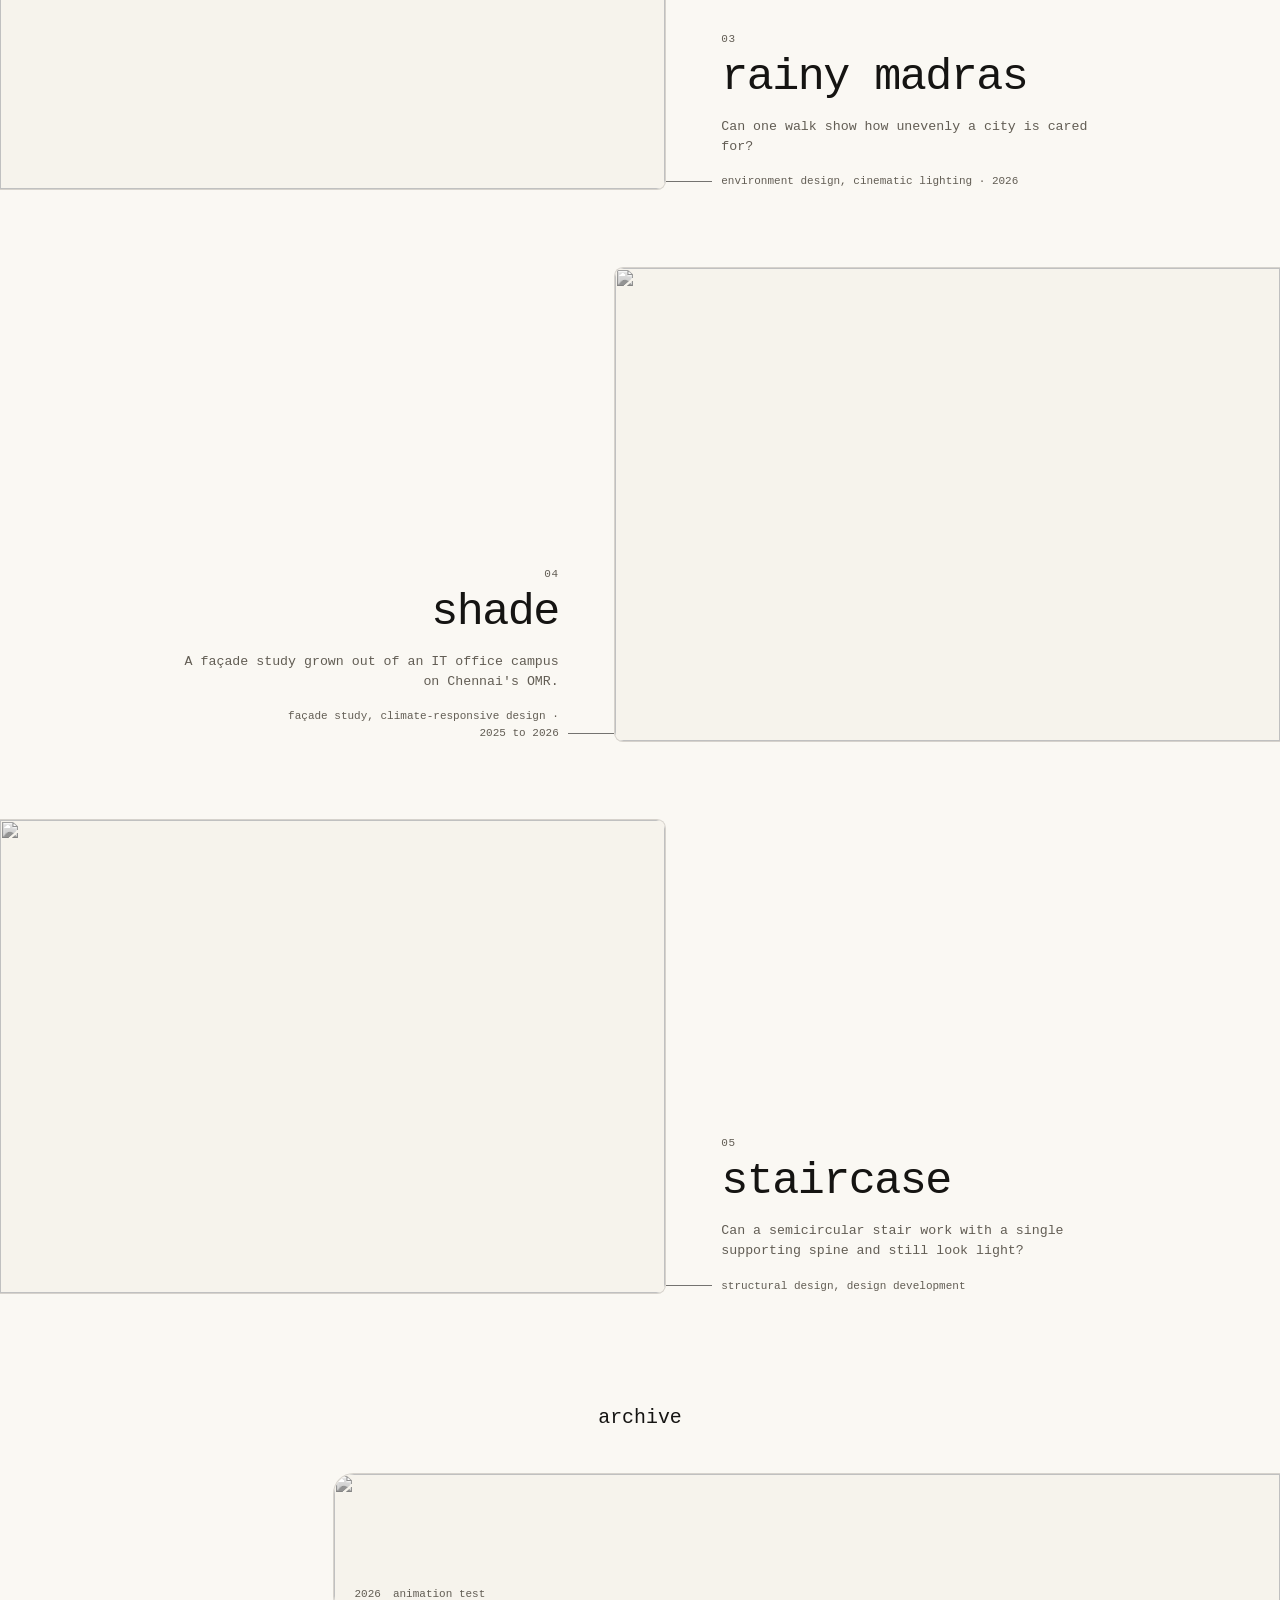
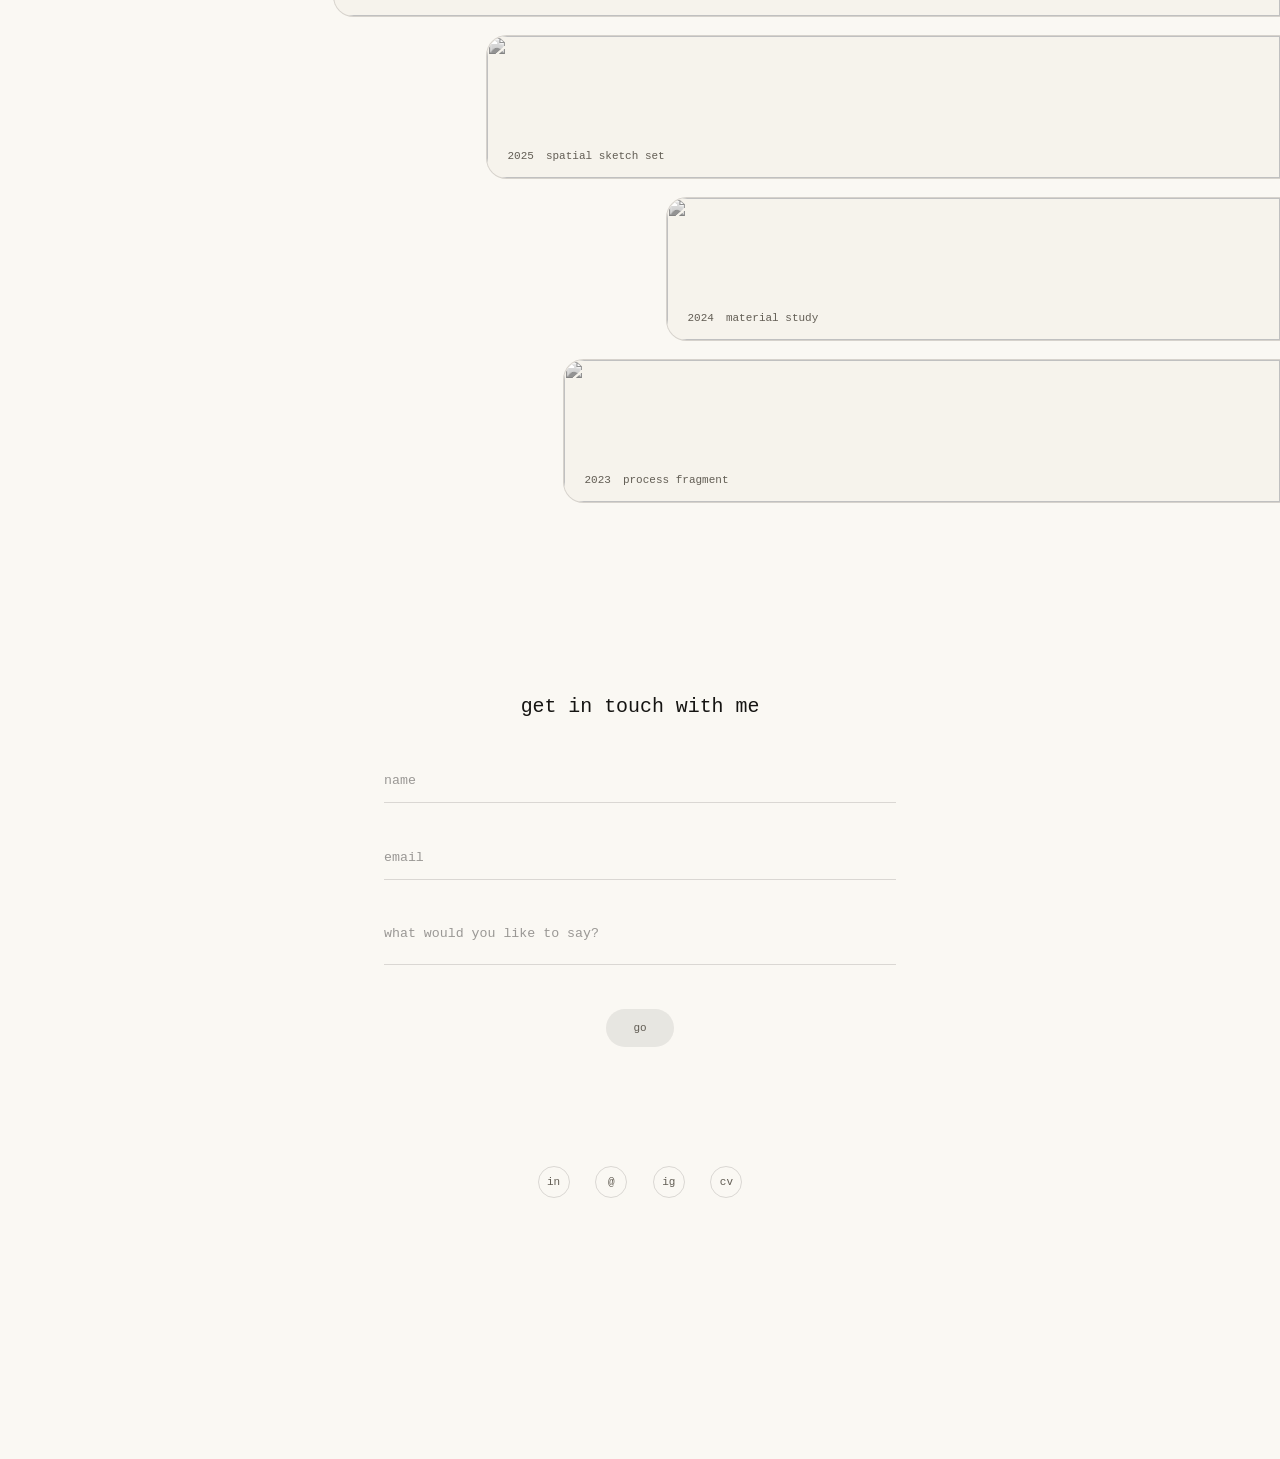
==== commit 77d1606d: "Merge feat/perf into feat/int-all - index.html (conflict): perf's script block (minified copies, the" ====
--- a/index.html
+++ b/index.html
@@ -73,6 +73,8 @@
     <link rel="stylesheet" href="styles/work-tiles.css">
     <link rel="stylesheet" href="styles/responsive.css">
     <link rel="stylesheet" href="styles/landing-girl-animation.css">
+    <!-- the landing animation is fetched at once, at high priority, but only started after the first paint (see the end of <body>) -->
+    <link rel="preload" href="scripts/min/landing-girl-animation.js" as="script" fetchpriority="high">
   </head>
   <body>
     <a class="skip-link" href="#work">skip to work</a>
@@ -393,12 +395,37 @@
       </button>
     </div>
 
-    <script src="scripts/landing-girl-animation.js" defer></script>
-    <script src="scripts/project-data.js" defer></script>
-    <script src="scripts/navigation-ball.js" defer></script>
-    <script src="scripts/project-viewer.js" defer></script>
-    <script src="scripts/main.js" defer></script>
-    <script src="scripts/about-photo.js" defer></script>
-    <script src="scripts/work-tiles.js" defer></script>
+    <script src="scripts/min/navigation-ball.js" defer></script>
+    <script src="scripts/min/main.js" defer></script>
+    <!-- these two listen for the navigation ball from the start, so they load with the page (the project viewer loads later: scripts/main.js) -->
+    <script src="scripts/min/about-photo.js" defer></script>
+    <script src="scripts/min/work-tiles.js" defer></script>
+    <script>
+      /* The landing animation starts right after the page's first paint, so the title and the navigation never wait for it to set up
+         (its file is already loading: the preload in <head>). A hidden tab, which paints nothing, starts it after a second. */
+      (function () {
+        var started = false;
+
+        function start() {
+          var el;
+
+          if (started) {
+            return;
+          }
+
+          started = true;
+          el = document.createElement("script");
+          el.src = "scripts/min/landing-girl-animation.js";
+          document.body.appendChild(el);
+        }
+
+        document.addEventListener("DOMContentLoaded", function () {
+          window.requestAnimationFrame(function () {
+            window.setTimeout(start, 0);
+          });
+          window.setTimeout(start, 1000);
+        });
+      })();
+    </script>
   </body>
 </html>
--- a/styles/main.css
+++ b/styles/main.css
@@ -374,6 +374,27 @@
     rgba(0, 0, 0, 0.68) 30%,
     rgba(0, 0, 0, 0.28) 66%,
     rgba(0, 0, 0, 0) 100%
+  );
+}
+
+/* a light picture (scripts/main.js isLightPicture) fades to paper instead: black on a pale placeholder read as a heavy dark band */
+.is-light-picture > .edge-vignette-top {
+  background: linear-gradient(
+    to bottom,
+    rgb(var(--color-paper-rgb) / 0.9) 0%,
+    rgb(var(--color-paper-rgb) / 0.72) 30%,
+    rgb(var(--color-paper-rgb) / 0.3) 66%,
+    rgb(var(--color-paper-rgb) / 0) 100%
+  );
+}
+
+.is-light-picture > .edge-vignette-bottom {
+  background: linear-gradient(
+    to top,
+    rgb(var(--color-paper-rgb) / 0.9) 0%,
+    rgb(var(--color-paper-rgb) / 0.72) 30%,
+    rgb(var(--color-paper-rgb) / 0.3) 66%,
+    rgb(var(--color-paper-rgb) / 0) 100%
   );
 }
 
@@ -479,7 +500,7 @@
   aspect-ratio: 1 / 1;
   object-fit: cover;
   object-position: 50% 40%;
-  border: var(--line-thin) solid var(--color-line);
+  border: var(--hairline) solid var(--color-line);
   border-radius: inherit;
   background: var(--color-paper-soft);
 }
@@ -537,7 +558,7 @@
   align-self: start;
   justify-self: start;
   width: 100vw;
-  height: var(--line-thin);
+  height: var(--hairline);
   margin-left: -100vw;
   background: var(--color-line);
   pointer-events: none;
--- a/styles/motion.css
+++ b/styles/motion.css
@@ -21,13 +21,33 @@
   padding: 0;
   border: 0;
   border-radius: var(--radius-circle);
-  /* a disc of paper behind the plus: invisible on the page, but it keeps the plus readable when a picture (or the dark edge of one)
-     scrolls under it */
-  background: var(--color-paper);
+  background: transparent;
   cursor: pointer;
   pointer-events: auto;
   overflow: visible;
   transform: translateX(-50%);
+}
+
+/* a disc of paper behind the plus that keeps it readable over a picture (or the dark edge of one). It shows only while a picture is under
+   the plus (.is-over-picture, set by scripts/main.js initPlusDisc): over text it would hide letters, over paper it is not needed */
+.nav-core::before {
+  content: "";
+  position: absolute;
+  inset: 0;
+  border-radius: var(--radius-circle);
+  background: var(--color-paper);
+  opacity: 0;
+  pointer-events: none;
+  transition: opacity var(--duration-fast) linear;
+}
+
+.nav-object.is-over-picture .nav-core::before {
+  opacity: 1;
+}
+
+/* the project viewer's close button sits on the dark stage: no disc */
+.nav-object.is-project-close .nav-core::before {
+  opacity: 0;
 }
 
 .nav-core::after {
@@ -331,7 +351,7 @@
 
 .nav-object[data-nav-state="plus_restored"] .nav-core {
   opacity: 1;
-  background: var(--color-paper);
+  background: transparent;
   pointer-events: auto;
 }
 
--- a/styles/work-tiles.css
+++ b/styles/work-tiles.css
@@ -54,8 +54,8 @@
   z-index: var(--z-edge-pictures);
   display: block;
   aspect-ratio: 7 / 5;
-  border: var(--line-thin) solid var(--color-line);
-  background: var(--color-paper-warm);
+  border: var(--hairline) solid var(--color-line);
+  background: var(--color-paper-shade);
   overflow: hidden;
   /* its own compositor layer: the greyscale + rounded clip of the picture is painted once, not again as the tile scrolls into view (and
      the flex under the ball is a transform of this layer only) */
@@ -122,14 +122,14 @@
 }
 
 .work-title {
-  font-weight: 380;
+  font-weight: var(--weight-medium); /* a project's name, as in the project viewer's headings */
   line-height: 1.12;
 }
 
 .work-meta {
   color: var(--color-ink-soft);
   font-size: var(--text-xs);
-  font-weight: 340;
+  font-weight: var(--weight-regular);
   line-height: 1.55;
 }
 
@@ -138,8 +138,8 @@
   display: none;
   color: var(--color-ink-soft);
   font-size: var(--text-sm);
-  font-weight: 340;
-  line-height: 1.5;
+  font-weight: var(--weight-regular);
+  line-height: var(--leading-body);
   text-transform: none;
 }
 
@@ -164,7 +164,7 @@
 
 .work-tile:focus-visible .work-title {
   text-decoration: underline;
-  text-decoration-thickness: 1px;
+  text-decoration-thickness: var(--hairline);
   text-underline-offset: 0.18em;
 }
 
@@ -197,8 +197,8 @@
   bottom: 12px;
   z-index: 2000;
   padding: 0.4rem 0.7rem;
-  border: var(--line-thin) solid var(--color-ink);
-  border-radius: var(--radius-round);
+  border: var(--hairline) solid var(--color-ink);
+  border-radius: var(--radius-pill);
   background: var(--color-paper);
   color: var(--color-ink);
   font: inherit;
@@ -266,7 +266,7 @@
   /* the middle of the meta line (its line box is 1.55 x its font size tall and sits on the caption's bottom edge) */
   bottom: calc(var(--text-xs) * 0.775);
   width: var(--lead);
-  height: var(--line-thin);
+  height: var(--hairline);
   background: var(--hair);
   transform-origin: left center;
 }
@@ -287,7 +287,7 @@
 [data-tiles="cantilever"] .work-title {
   margin: var(--space-2) 0 0;
   font-size: clamp(1.6rem, 0.9rem + 2.4vw, 3.4rem);
-  font-weight: 340;
+  font-weight: var(--weight-regular);
   letter-spacing: -0.035em;
   line-height: 1;
 }
@@ -315,6 +315,29 @@
 
 [data-tiles="cantilever"] .work-tile:focus-visible .work-caption::after {
   transform: scaleX(1);
+}
+
+/* short wide screens (a phone held sideways, 390 to 430 px tall): a slab is taller than what is left of the screen under the section title,
+   so a caption level with its underside started below the screen and only the number showed. Here the caption hangs from the slab's top
+   instead (the hairline still leads from the tip into the meta line), and the slab is never taller than the screen less the title and the
+   navigation, keeping its 7:5 shape */
+@media (min-width: 761px) and (max-height: 540px) {
+  [data-tiles="cantilever"] .work-tile {
+    width: min(clamp(320px, 52vw, 960px), calc((100svh - 7rem) * 7 / 5));
+  }
+
+  [data-tiles="cantilever"] .work-caption {
+    top: 0;
+    bottom: auto;
+  }
+
+  [data-tiles="cantilever"] .work-title {
+    margin-top: var(--space-1);
+  }
+
+  [data-tiles="cantilever"] .work-line {
+    margin: var(--space-2) 0;
+  }
 }
 
 /* phones: the caption under the slab; its hairline runs under the slab from the page margin to the tip */
@@ -411,7 +434,7 @@
   top: 0;
   left: var(--page-x);
   right: var(--media-w);
-  height: var(--line-thin);
+  height: var(--hairline);
   background: var(--hair);
   transform-origin: left center;
 }
@@ -436,7 +459,7 @@
   grid-area: title;
   padding-top: var(--row-top);
   font-size: clamp(1.6rem, 0.9rem + 2.4vw, 3.4rem);
-  font-weight: 340;
+  font-weight: var(--weight-regular);
   letter-spacing: -0.035em;
   line-height: 1;
   transition: transform var(--duration-slow) var(--ease-standard);
@@ -578,7 +601,7 @@
   column-gap: var(--space-3);
   margin-top: var(--space-3);
   padding: var(--space-3) var(--cap-x) 0;
-  border-top: var(--line-thin) solid var(--color-line);
+  border-top: var(--hairline) solid var(--color-line);
 }
 
 /* the frames at the screen edges keep their text at the page margin */
@@ -598,7 +621,7 @@
   top: -1px;
   left: 0;
   right: 0;
-  height: var(--line-thin);
+  height: var(--hairline);
   background: var(--color-ink);
   transform: scaleX(0);
   transform-origin: left center;
--- a/styles/responsive.css
+++ b/styles/responsive.css
@@ -93,7 +93,7 @@
 
   html[data-about="c"] .about-portrait img,
   html[data-about="d"] .about-portrait img {
-    border-right: var(--line-thin) solid var(--color-line);
+    border-right: var(--hairline) solid var(--color-line);
     border-left: 0;
   }
 
@@ -341,10 +341,15 @@
     z-index: 7;
   }
 
+  /* --intro-top and --intro-size (scripts/project-viewer.js fitIntro) make the first view end above the dark fade over the close button */
   .project-viewer[data-project-mode="stacked"] .project-track {
     gap: clamp(2.5rem, 8vw, 4.5rem);
     width: 100vw;
-    padding: clamp(5rem, 14vh, 7rem) 0 clamp(7.5rem, 20vh, 10rem);
+    padding: var(--intro-top, clamp(5rem, 14vh, 7rem)) 0 clamp(7.5rem, 20vh, 10rem);
+  }
+
+  .project-viewer[data-project-mode="stacked"] .project-panel-intro .project-panel-image {
+    width: var(--intro-size, min(90vw, 520px));
   }
 
   .project-viewer[data-project-mode="stacked"] .project-panel {
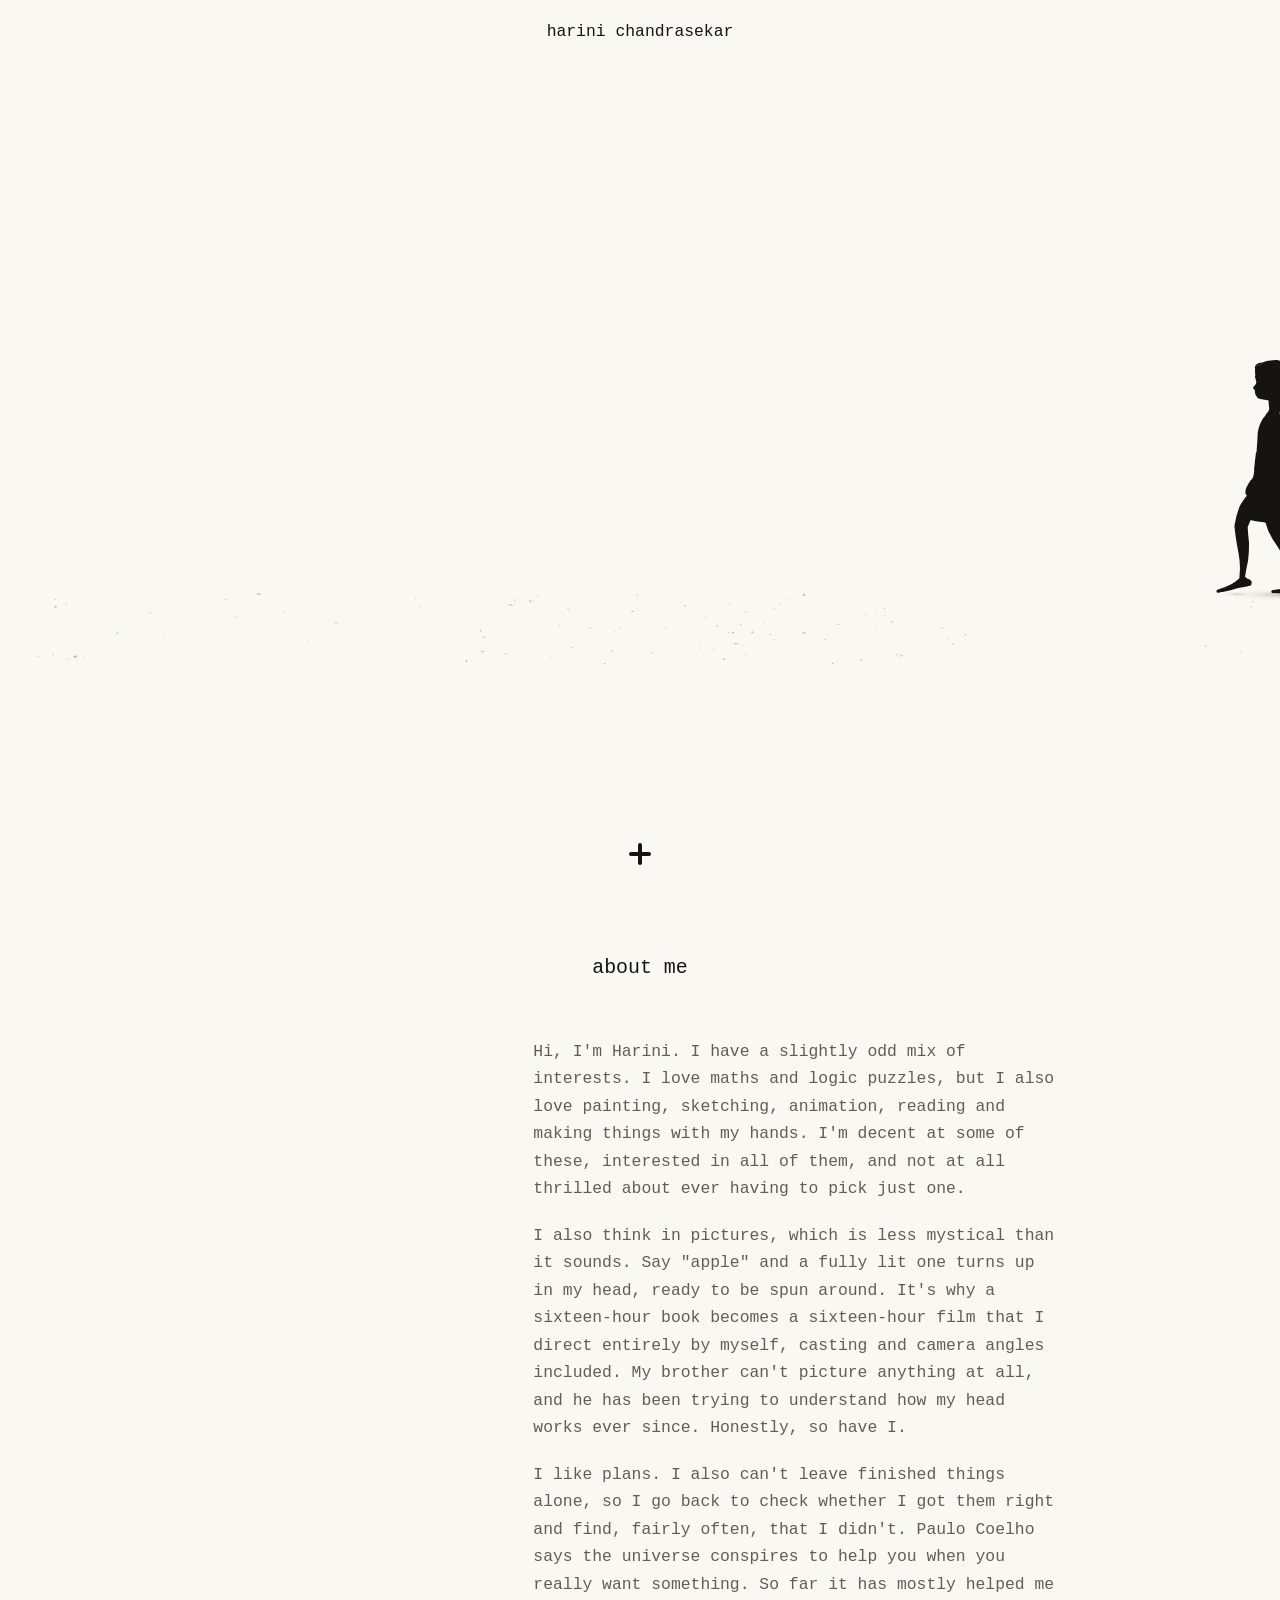
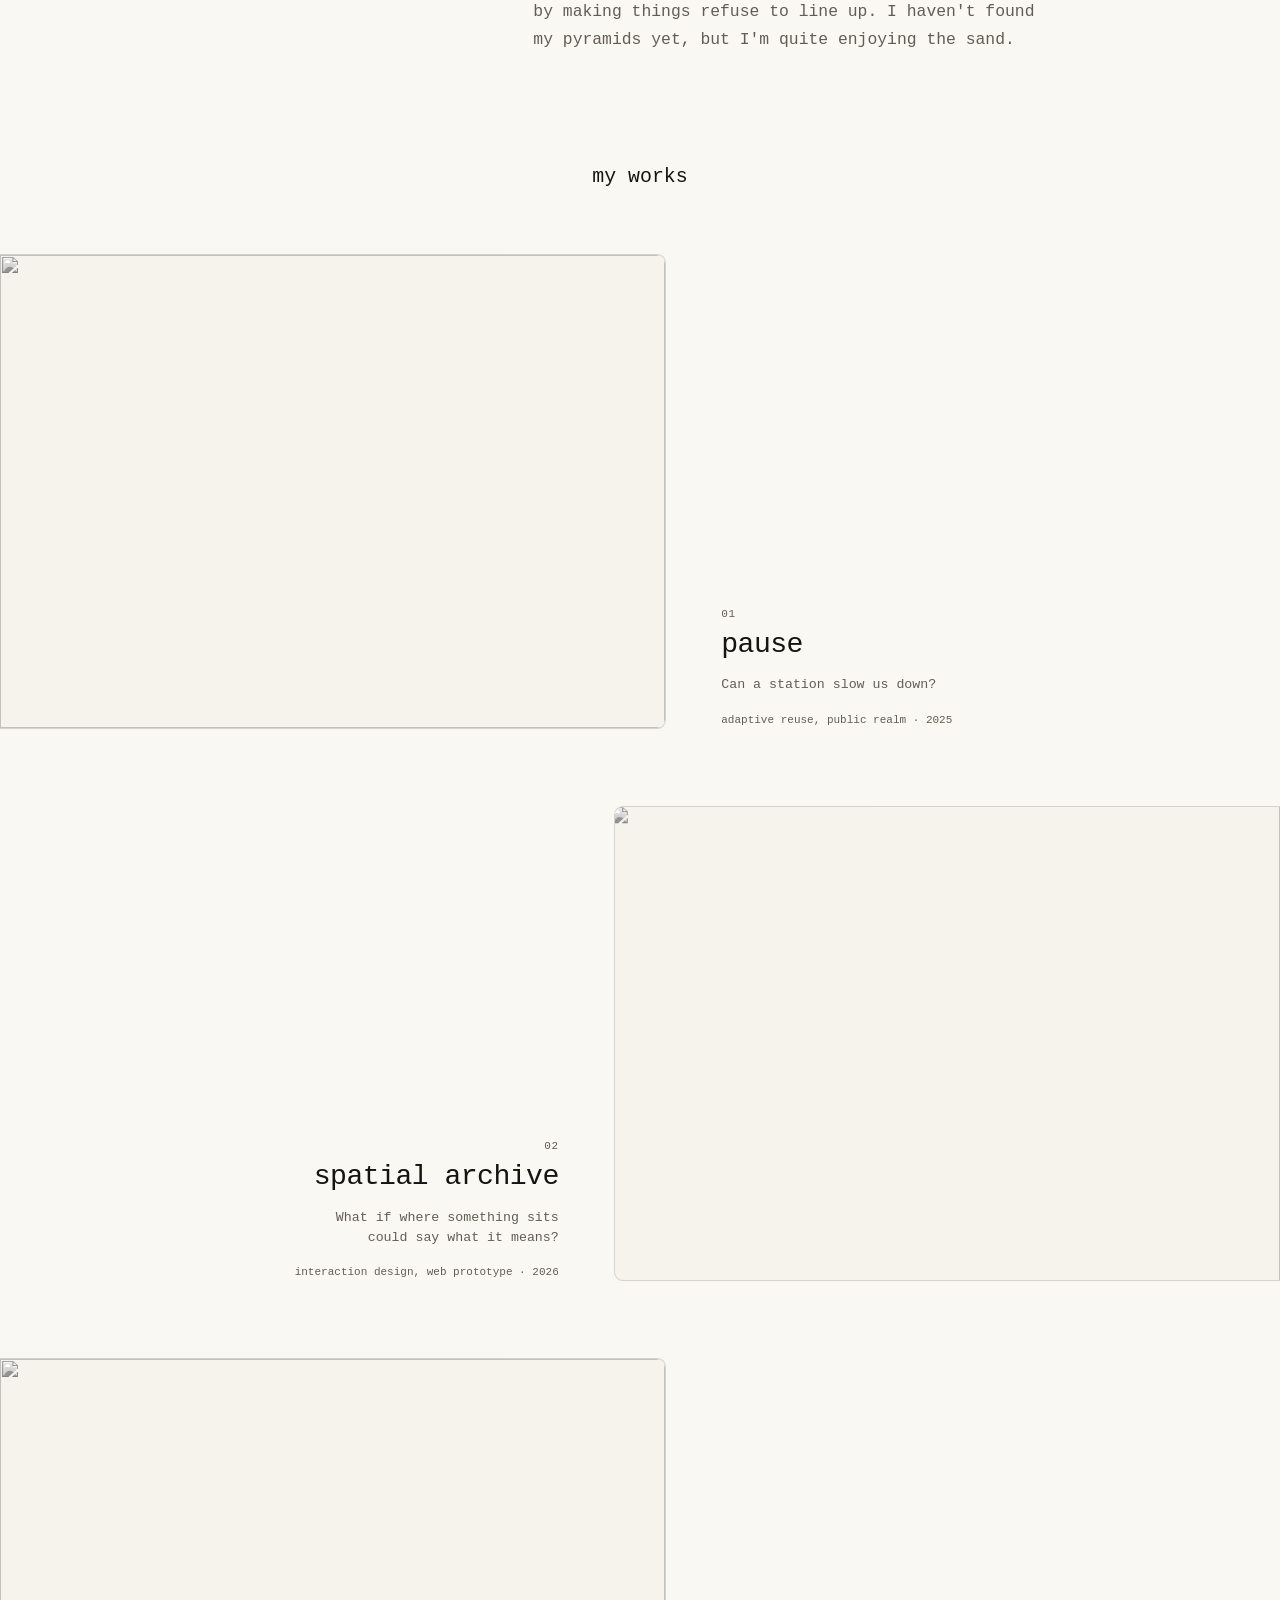
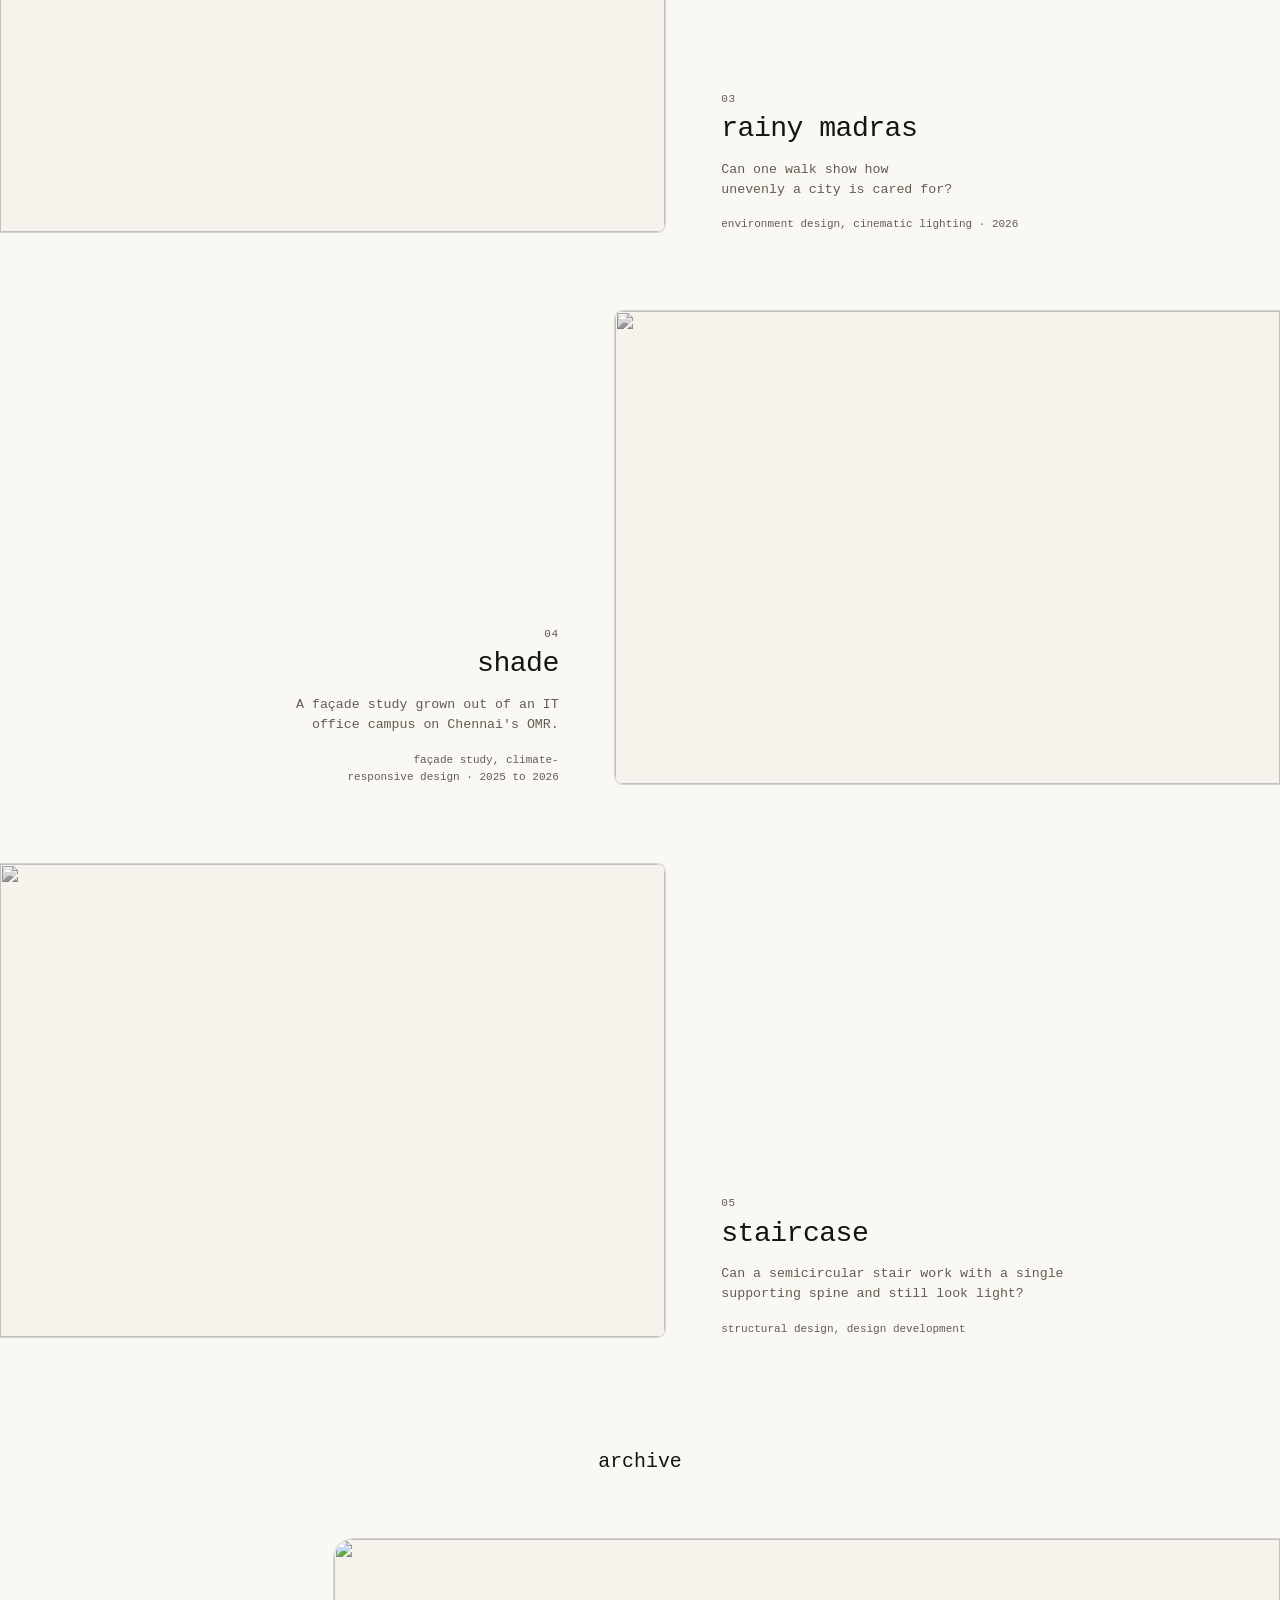
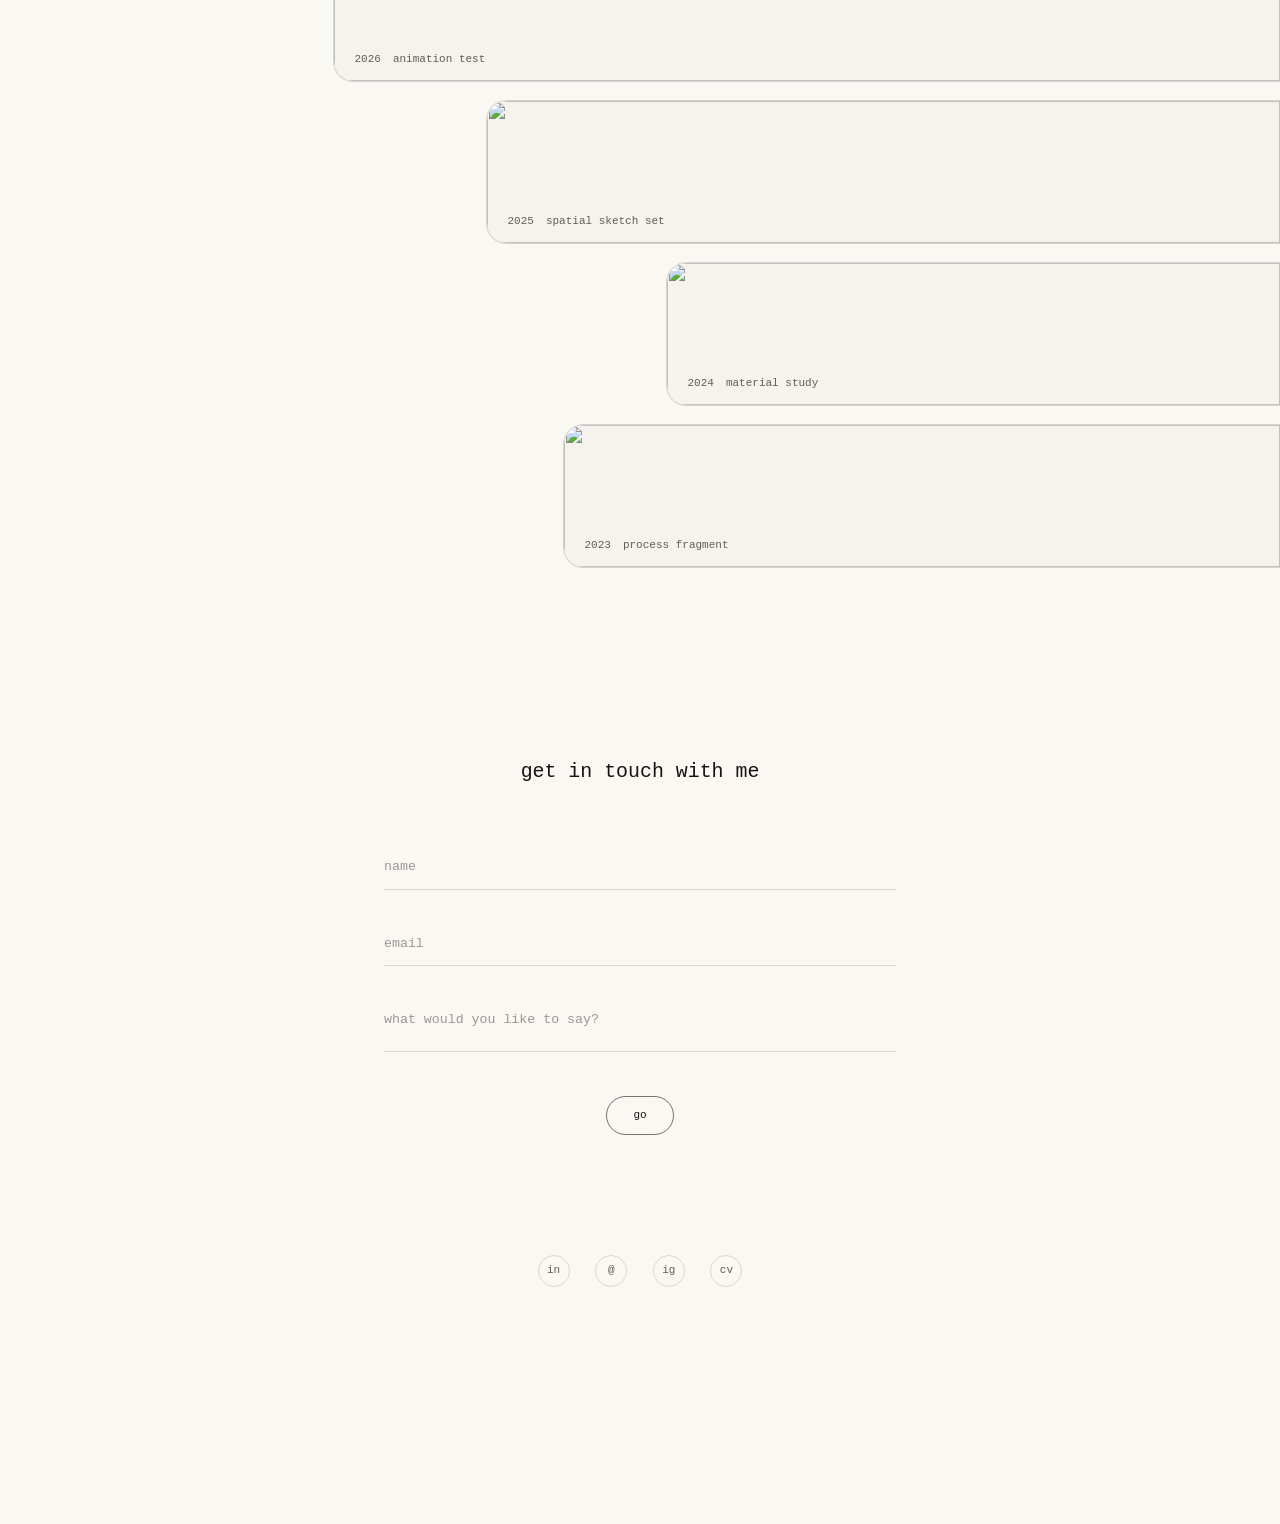
==== commit 0c1c516d: "About (layout d) on big screens: from 1700 px the photo grows to 560 px (the larger file is asked fo" ====
--- a/index.html
+++ b/index.html
@@ -96,8 +96,8 @@
         <div class="section-inner about-layout">
           <figure class="about-portrait">
             <picture>
-              <source type="image/avif" srcset="assets/images/about/portrait-480.avif 480w, assets/images/about/portrait-800.avif 791w" sizes="(max-width: 760px) 264px, 400px">
-              <source type="image/webp" srcset="assets/images/about/portrait-480.webp 480w, assets/images/about/portrait-800.webp 791w" sizes="(max-width: 760px) 264px, 400px">
+              <source type="image/avif" srcset="assets/images/about/portrait-480.avif 480w, assets/images/about/portrait-800.avif 791w" sizes="(max-width: 760px) 264px, (min-width: 1700px) min(22vw, 560px), 400px">
+              <source type="image/webp" srcset="assets/images/about/portrait-480.webp 480w, assets/images/about/portrait-800.webp 791w" sizes="(max-width: 760px) 264px, (min-width: 1700px) min(22vw, 560px), 400px">
               <img
                 src="assets/images/about/portrait-800.webp"
                 alt="Harini Chandrasekar sitting on stone steps, smiling"
--- a/styles/main.css
+++ b/styles/main.css
@@ -58,7 +58,7 @@
   --text-sm: clamp(0.78rem, 0.75rem + 0.1vw, 0.88rem); /* form fields, project text */
   --text-md: clamp(0.94rem, 0.88rem + 0.18vw, 1.06rem); /* reading text, the name */
   --text-lg: clamp(1rem, 0.86rem + 0.48vw, 1.32rem); /* section titles */
-  --title-gap: clamp(2.25rem, 4.8vh, 3.75rem); /* from a section title to its content */
+  --title-gap: clamp(3.375rem, 7.2vh, 5.625rem); /* from a section title to its content */
 
   --line-thin: var(--hairline); /* older name */
   --radius-round: var(--radius-pill); /* older name */
@@ -648,6 +648,15 @@
   margin-top: -0.42em;
 }
 
+/* big screens (1700 px and wider): at 395 px the photo became a small stamp at the edge with ~650 px of empty paper before the text
+   (2560 px wide). It grows with the screen to 560 px (sharp at 1x; index.html asks for the larger file here) and the gap before the
+   text takes a smaller share of the room, so the text column sits near the middle of the page, under the title. Laptops are unchanged. */
+@media (min-width: 1700px) {
+  html[data-about="d"] .about-layout {
+    grid-template-columns: min(max(395px, 22vw), 560px) minmax(6rem, 0.55fr) minmax(0, 33rem) minmax(var(--page-x), 1fr);
+  }
+}
+
 /*
   The photo's colour, any layout: &photo=reveal | colour | bw (reveal is the default). bw: grey with a very slight lift in contrast.
   reveal: grey at rest, like the work tiles. scripts/about-photo.js adds .is-colour - just after the navigation ball first touches the photo,
@@ -809,6 +818,11 @@
   line-height: var(--leading-tight, 1.2);
 }
 
+/* the placeholder drawing is already drawn in paper and ink: greyed, its warm paper turned a cold grey against the page */
+.archive-bar img[src*="placeholder"] {
+  filter: none;
+}
+
 /* light text is for real (dark) pictures; on the pale placeholder drawing it would vanish, so it is ink there */
 .archive-bar:has(img[src*="placeholder"]) .archive-bar-meta {
   color: var(--color-ink-soft);
@@ -862,7 +876,7 @@
 /* the same title as every other section (size, weight, leading) and the same distance to its content (--title-gap: the form's own
    gap is part of it) */
 .contact-title {
-  margin: 0 0 max(0px, calc(var(--title-gap, clamp(2.25rem, 4.8vh, 3.75rem)) - var(--contact-gap)));
+  margin: 0 0 max(0px, calc(var(--title-gap, clamp(3.375rem, 7.2vh, 5.625rem)) - var(--contact-gap)));
   text-align: center;
   font-size: var(--text-lg, clamp(1rem, 0.86rem + 0.48vw, 1.32rem));
   font-weight: var(--weight-regular, 370);
@@ -941,10 +955,11 @@
   min-width: 4.25rem;
   margin-top: var(--space-2);
   padding: 0.65rem 1.15rem;
-  border: 0;
+  /* drawn like the link circles under it (one hairline, no fill): a filled grey pill read as a disabled button */
+  border: var(--hairline) solid var(--color-line-strong);
   border-radius: var(--radius-round);
-  background: var(--color-line-soft);
-  color: var(--color-ink-soft);
+  background: transparent;
+  color: var(--color-ink);
   font-size: var(--text-xs);
   text-transform: lowercase;
   cursor: pointer;
--- a/styles/motion.css
+++ b/styles/motion.css
@@ -86,7 +86,7 @@
   stroke-dasharray: 1;
   stroke-dashoffset: 1;
   transition:
-    stroke-dashoffset var(--nav-draw) linear,
+    stroke-dashoffset var(--nav-draw) var(--ease-quiet),
     opacity var(--nav-blink) linear;
 }
 
@@ -178,24 +178,21 @@
     transform var(--duration-medium) var(--ease-standard);
 }
 
+/* the keyboard's mark: the page's focus ring (one ink hairline, 4px clear of the circle), drawn as a ring so it scales with the circle.
+   A mouse gets no ring: the circle turning to ink is its whole answer (the old faint grey halo around it read as a smudge). */
 .radial-item button::after {
   content: "";
   position: absolute;
-  inset: -5px;
-  border: var(--hairline) solid var(--color-line-strong);
+  inset: calc(-1 * (var(--focus-offset) + var(--hairline)));
+  border: var(--hairline) solid var(--color-ink);
   border-radius: var(--radius-circle);
   opacity: 0;
-  transform: scale(0.88); /* its timing is set with the other parts of the plus, below */
+  transform: scale(0.94); /* its timing is set with the other parts of the plus, below */
 }
 
 /* a circle answers a mouse or the keyboard by turning to ink; on a touch screen the tap itself starts the trip, so there is no hover
    look to get stuck on */
 @media (hover: hover) {
-  .radial-item button:hover::after {
-    opacity: 0.16;
-    transform: scale(1);
-  }
-
   .radial-item button:hover {
     background: var(--color-ink);
     border-color: var(--color-ink);
@@ -205,7 +202,7 @@
 }
 
 .radial-item button:focus-visible::after {
-  opacity: 0.16;
+  opacity: 1;
   transform: scale(1);
 }
 
@@ -288,6 +285,25 @@
   pointer-events: auto;
 }
 
+/* With a mouse the open menu only holds the fan around the plus (the circles and the paper between them and the plus), not the whole
+   window: moving the pointer away closes it (scripts/navigation-ball.js pointerleave) and a click elsewhere on the page reaches the page.
+   It used to cover the whole window while open, so the menu stayed open until Escape or a choice, and nothing under it could be clicked.
+   Touch screens keep the whole-window layer: a tap outside the menu closes it without also pressing whatever lies under it.
+   No transform here: the circles are position: fixed and must stay placed against the window. */
+@media (hover: hover) and (pointer: fine) and (min-width: 768px) {
+  .nav-object.is-open {
+    pointer-events: none;
+  }
+
+  .radial-menu {
+    inset: auto;
+    left: calc(50% - 11.5rem);
+    bottom: 0;
+    width: 23rem;
+    height: calc(var(--nav-bottom-buffer) + var(--plus-circle-size) / 2 + 234px);
+  }
+}
+
 .nav-object.is-open .radial-item,
 .nav-object.is-choosing .radial-item {
   opacity: 1;
@@ -300,6 +316,23 @@
 
 .nav-object.is-choosing .radial-item {
   animation: none;
+}
+
+/* closing (scripts/navigation-ball.js adds .is-menu-closing for a moment): the circles fade and settle a little where they are, quicker
+   than they came; the black disc goes first and the plus draws back in just behind it, so the two never sit on top of each other as a
+   grey blot */
+.nav-object.is-menu-closing:not(.is-open) .radial-item {
+  animation: radialOut 200ms var(--ease-standard) both;
+}
+
+.nav-object:not(.is-open):not(.is-project-close) .nav-core::after,
+.nav-object:not(.is-open):not(.is-project-close) .nav-ring {
+  transition-duration: var(--duration-fast);
+}
+
+.nav-object:not(.is-open):not(.is-choosing):not(.is-project-close) .plus-stem,
+.nav-object:not(.is-open):not(.is-choosing):not(.is-project-close) .plus-arm {
+  transition-delay: 90ms;
 }
 
 .nav-object.is-open .nav-core::after {
@@ -546,6 +579,13 @@
 .nav-object.is-project-close.is-project-closing .nav-core:focus-visible::after {
   opacity: 1;
   border-color: var(--color-stage-line-strong);
+}
+
+/* with a mouse, the x answers the pointer with its faint ring (it had no hover look at all); the ring turns bright as the close starts */
+@media (hover: hover) and (pointer: fine) {
+  .nav-object.is-project-close:not(.is-project-closing) .nav-core:hover::after {
+    opacity: 1;
+  }
 }
 
 html:not([data-debug-nav-geometry="true"]) [data-nav-debug-overlay],
@@ -905,6 +945,18 @@
   100% {
     opacity: 1;
     transform: translate(calc(-50% + var(--item-x)), var(--item-y)) scale(1);
+  }
+}
+
+@keyframes radialOut {
+  0% {
+    opacity: 1;
+    transform: translate(calc(-50% + var(--item-x)), var(--item-y)) scale(1);
+  }
+
+  100% {
+    opacity: 0;
+    transform: translate(calc(-50% + var(--item-x)), var(--item-y)) scale(0.94);
   }
 }
 
--- a/styles/work-tiles.css
+++ b/styles/work-tiles.css
@@ -131,6 +131,7 @@
   font-size: var(--text-xs);
   font-weight: var(--weight-regular);
   line-height: 1.55;
+  text-wrap: balance;
 }
 
 /* the opening line of the project's summary (prose, so in sentence case like the about text); shown by cantilever and index, not the sheet */
@@ -141,6 +142,8 @@
   font-weight: var(--weight-regular);
   line-height: var(--leading-body);
   text-transform: none;
+  /* two lines of even length, never one word left on a line of its own ("means?", "for?") */
+  text-wrap: balance;
 }
 
 .work-year {
@@ -240,6 +243,12 @@
   border-radius: var(--tip-r) 0 0 var(--tip-r);
 }
 
+/* no leader line between the slab and its caption (her call, 23 Nov): the pseudo-elements below stay defined but are never drawn */
+[data-tiles="cantilever"] .work-caption::before,
+[data-tiles="cantilever"] .work-caption::after {
+  display: none !important;
+}
+
 /* the caption fills the empty half beside the slab, its last line (kind · year) level with the slab's underside; the hairline is a leader
    from the slab's tip straight into that line, stopping just short of the text */
 [data-tiles="cantilever"] .work-caption {
@@ -286,9 +295,9 @@
 
 [data-tiles="cantilever"] .work-title {
   margin: var(--space-2) 0 0;
-  font-size: clamp(1.6rem, 0.9rem + 2.4vw, 3.4rem);
+  font-size: clamp(1.25rem, 0.8rem + 1.2vw, 2.1rem);
   font-weight: var(--weight-regular);
-  letter-spacing: -0.035em;
+  letter-spacing: -0.02em;
   line-height: 1;
 }
 
@@ -390,7 +399,7 @@
   [data-tiles="cantilever"] .work-title {
     display: inline;
     margin: 0;
-    font-size: clamp(1.35rem, 6.2vw, 1.75rem);
+    font-size: clamp(1.15rem, 5vw, 1.4rem);
   }
 
   [data-tiles="cantilever"] .work-line {
@@ -458,9 +467,9 @@
 [data-tiles="index"] .work-title {
   grid-area: title;
   padding-top: var(--row-top);
-  font-size: clamp(1.6rem, 0.9rem + 2.4vw, 3.4rem);
+  font-size: clamp(1.25rem, 0.8rem + 1.2vw, 2.1rem);
   font-weight: var(--weight-regular);
-  letter-spacing: -0.035em;
+  letter-spacing: -0.02em;
   line-height: 1;
   transition: transform var(--duration-slow) var(--ease-standard);
 }
@@ -546,7 +555,7 @@
   }
 
   [data-tiles="index"] .work-title {
-    font-size: clamp(1.35rem, 6.2vw, 1.75rem);
+    font-size: clamp(1.15rem, 5vw, 1.4rem);
   }
 
   [data-tiles="index"] .work-line,
--- a/styles/responsive.css
+++ b/styles/responsive.css
@@ -24,7 +24,6 @@
 
   .landing-section {
     min-height: 100svh;
-    padding-top: 1.2rem;
     padding-bottom: 6.25rem;
   }
 
@@ -243,6 +242,11 @@
 
   .section {
     padding-block: clamp(2.75rem, 6vh, 4rem);
+  }
+
+  /* ...but not the landing screen's top: the name keeps its place opposite the plus (main.css; this rule used to push it ~30px lower) */
+  .landing-section {
+    padding-top: calc(var(--nav-bottom-buffer) + var(--plus-circle-size) / 2);
   }
 
   /* contact sets its own height (one screen, see main.css); the general section padding above must not reach it: it made the section
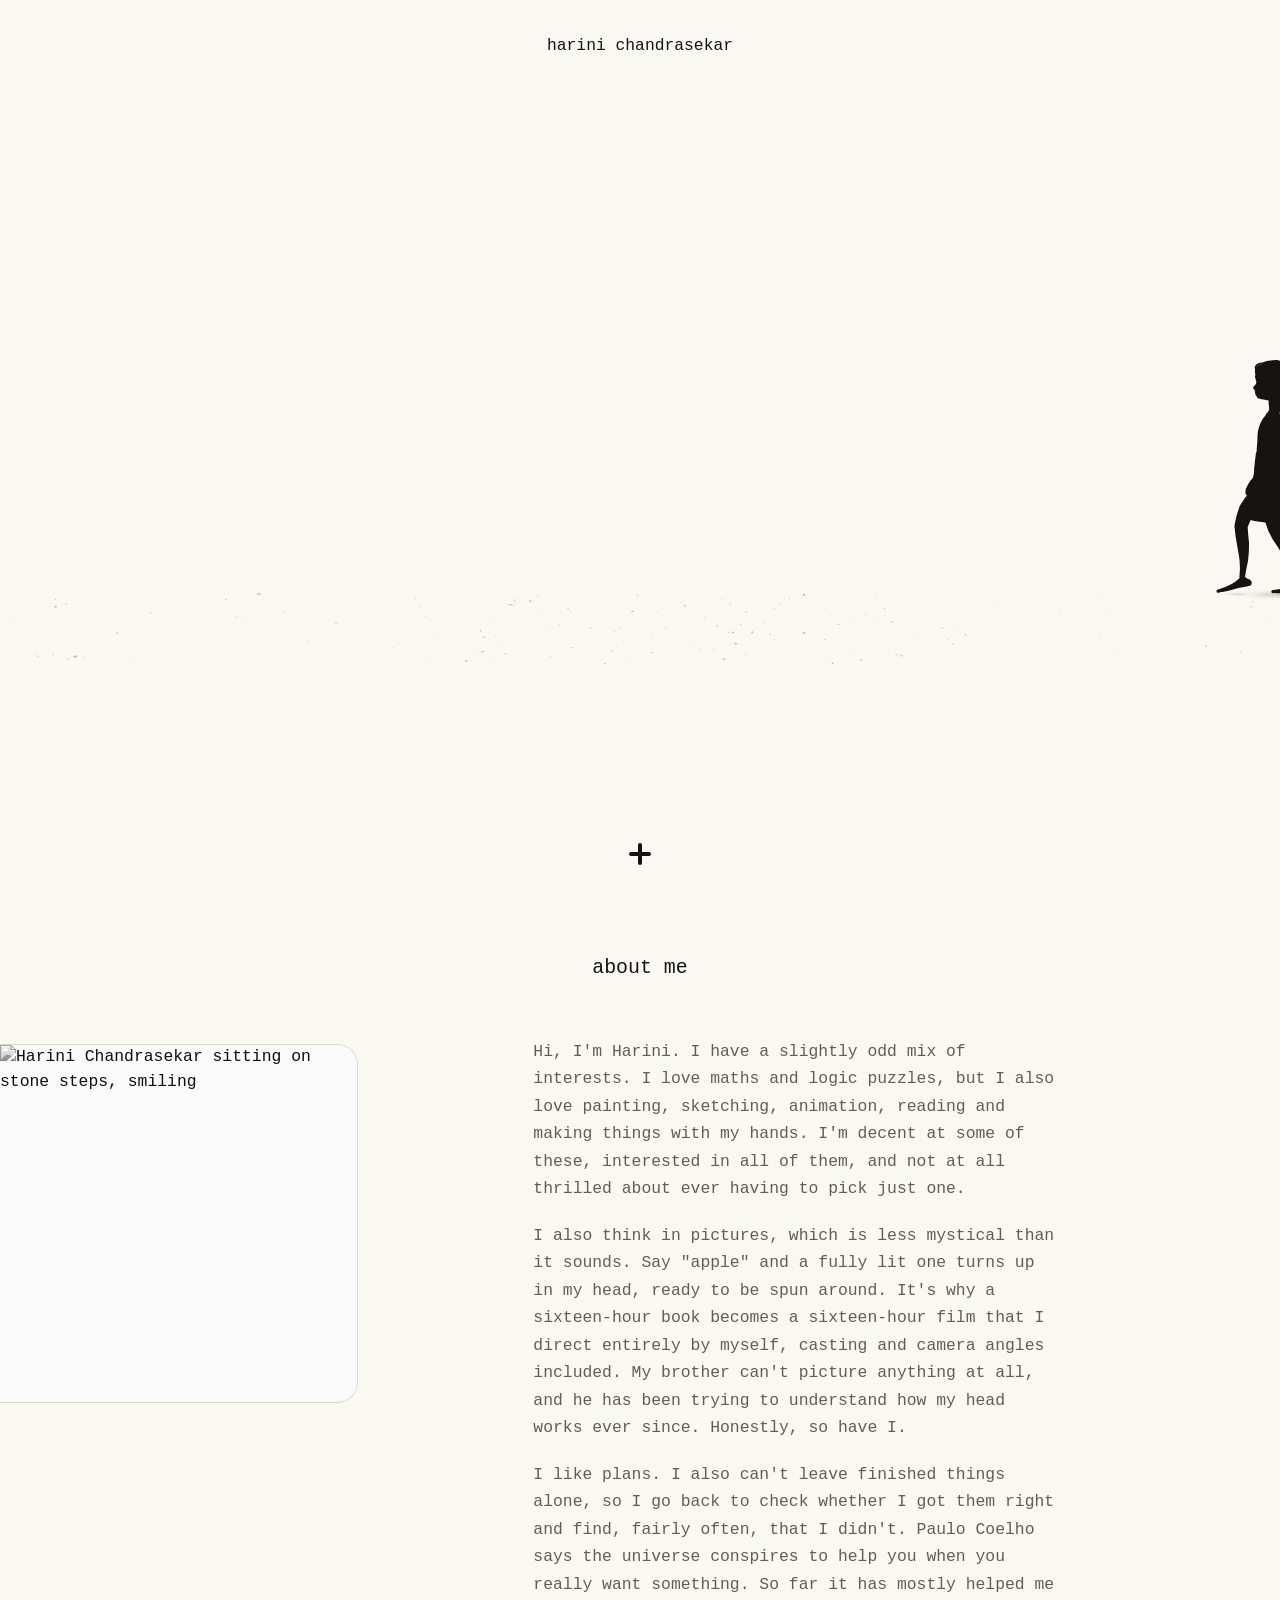
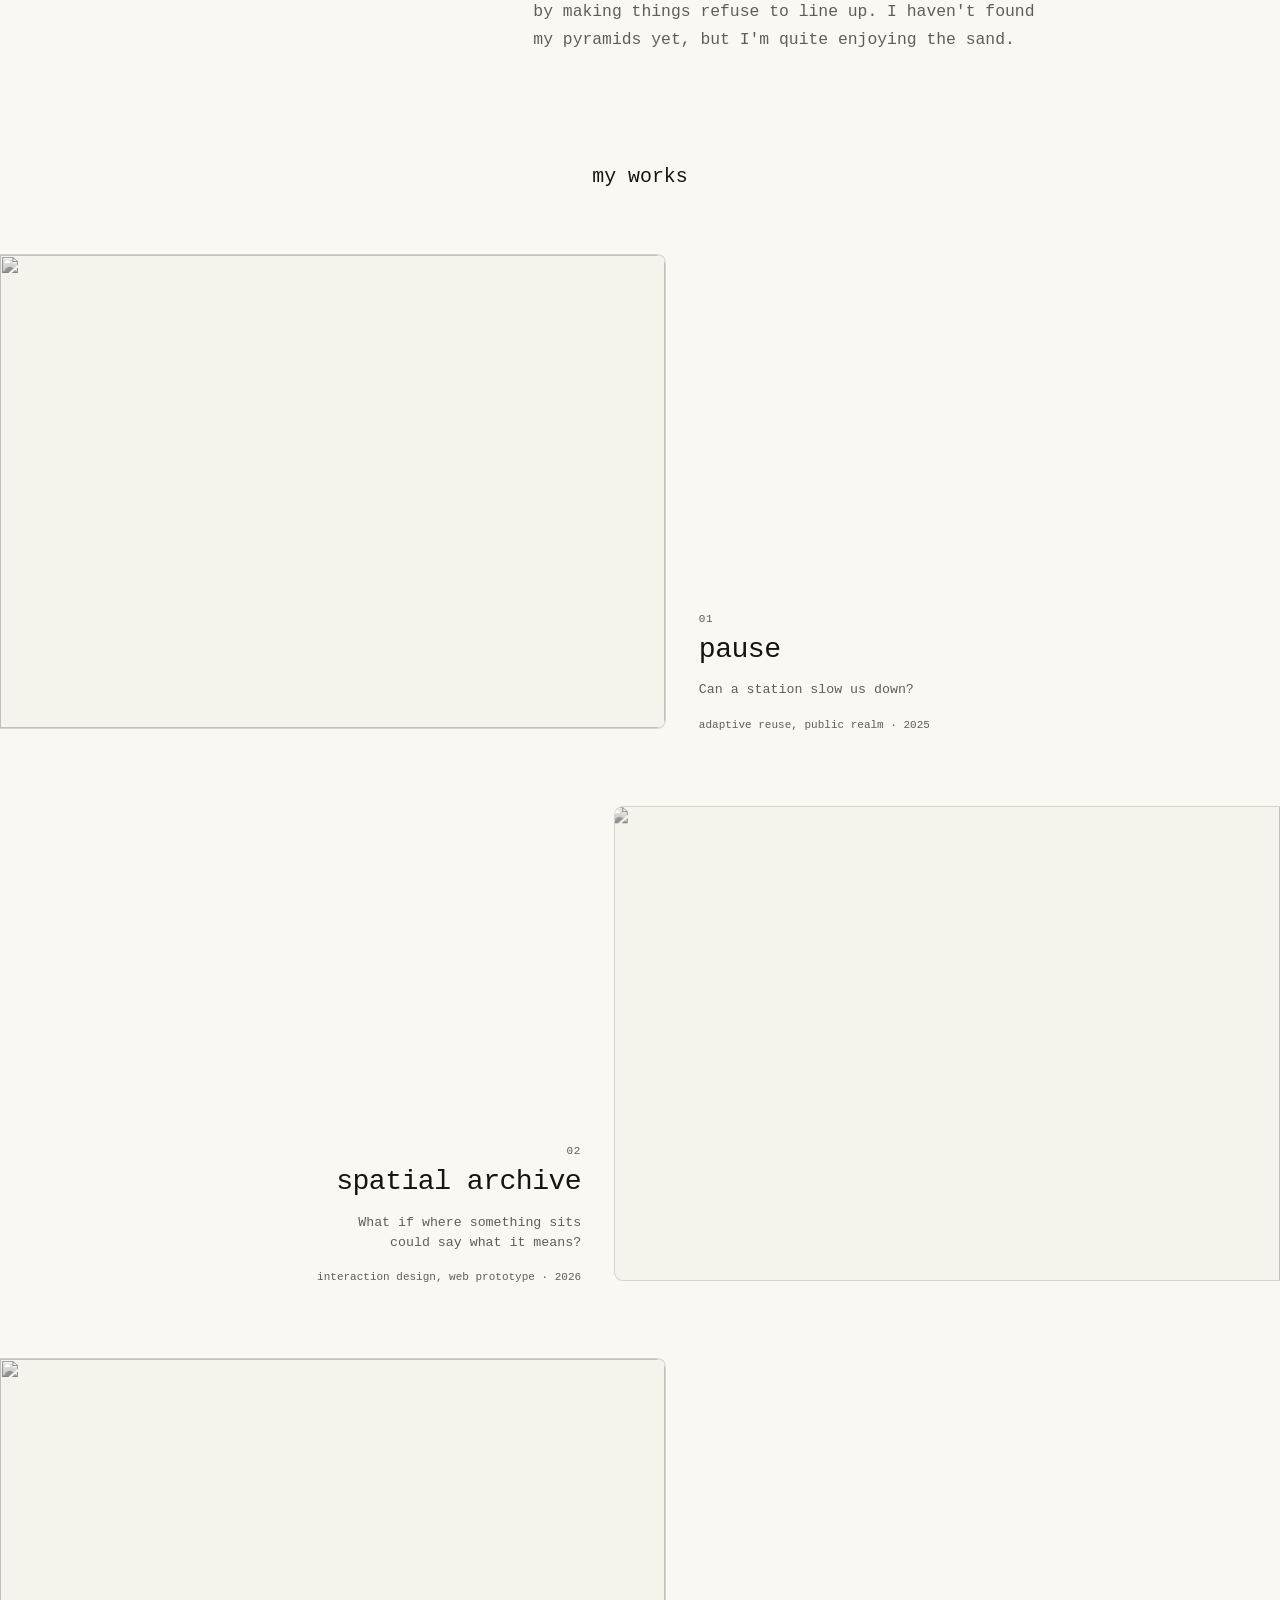
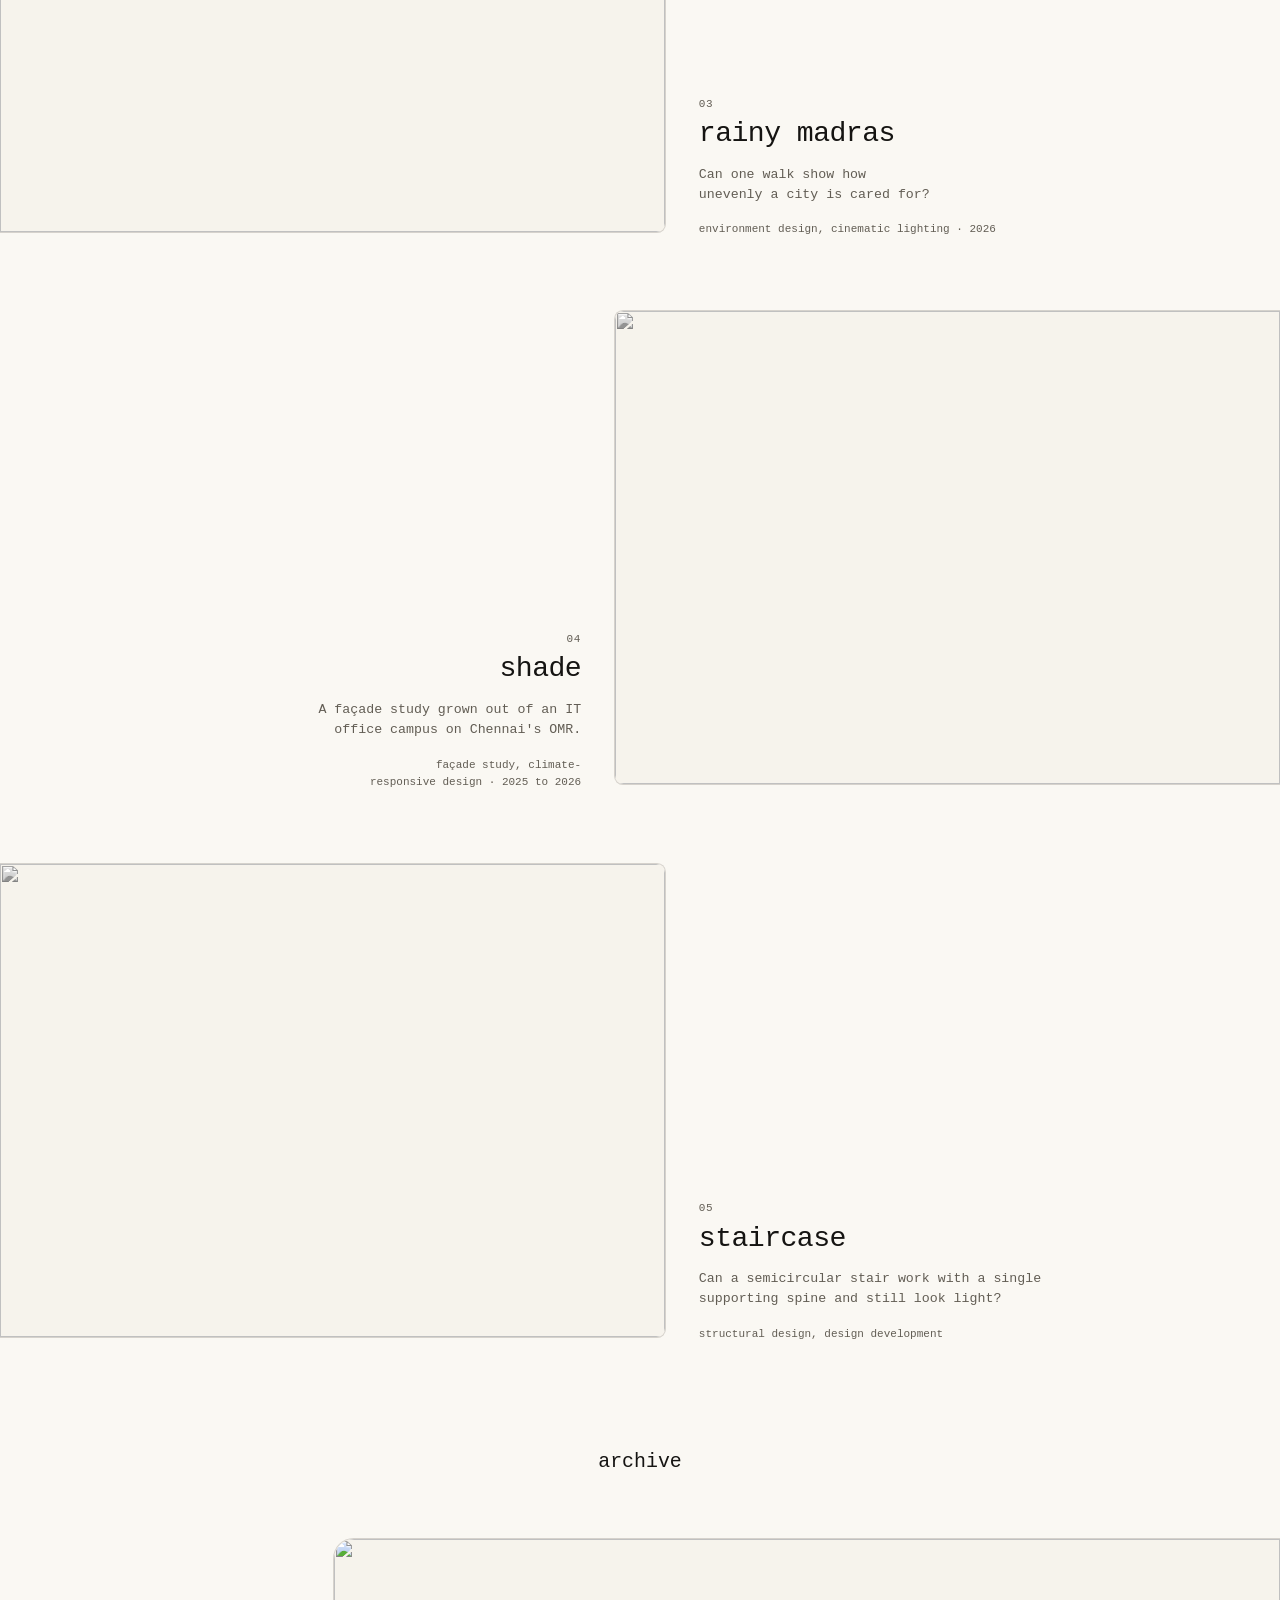
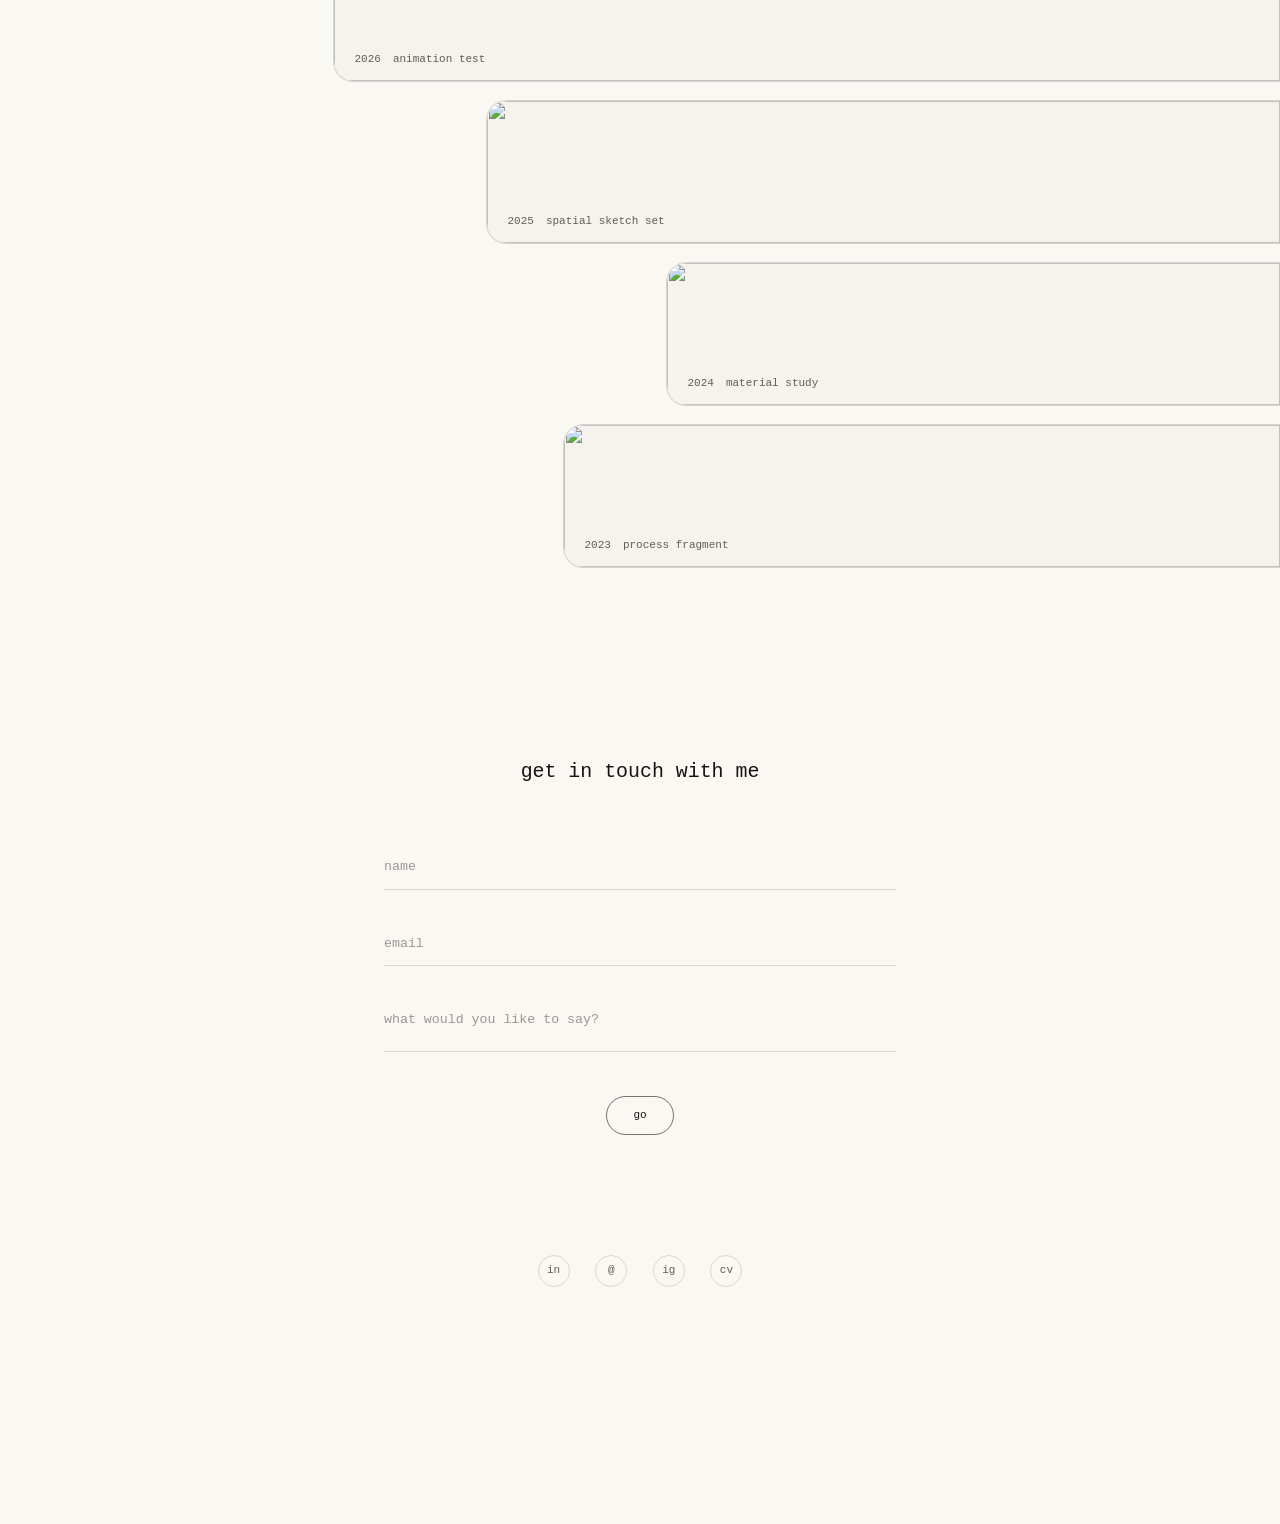
==== commit 8d93686b: "Plus over a dark picture: no paper disc; the plus turns paper-coloured exactly where it overlaps the" ====
--- a/index.html
+++ b/index.html
@@ -347,6 +347,7 @@
         </span>
         <span class="plus-stem" aria-hidden="true"></span>
         <span class="plus-arm" aria-hidden="true"></span>
+        <span class="plus-light" aria-hidden="true"><span class="plus-stem"></span><span class="plus-arm"></span></span>
       </button>
       <ul class="radial-menu" id="radial-menu" aria-hidden="true">
         <li class="radial-item radial-item-about">
--- a/styles/main.css
+++ b/styles/main.css
@@ -14,7 +14,6 @@
   --color-paper: #faf8f3;
   --color-paper-shade: #f6f3ec; /* an empty picture frame, before its picture arrives */
   --color-paper-warm: var(--color-paper-shade); /* older name, same value */
-  --color-paper-soft: #f1eee7; /* about portrait frame only: to become --color-paper-shade (About owner) */
   --color-ink: #151412;
   --color-ink-soft: #625d54; /* secondary text */
   --color-ink-faint: rgb(var(--color-ink-rgb) / 0.42); /* placeholders, the dotted spokes of the menu */
@@ -58,6 +57,7 @@
   --text-sm: clamp(0.78rem, 0.75rem + 0.1vw, 0.88rem); /* form fields, project text */
   --text-md: clamp(0.94rem, 0.88rem + 0.18vw, 1.06rem); /* reading text, the name */
   --text-lg: clamp(1rem, 0.86rem + 0.48vw, 1.32rem); /* section titles */
+  --text-name: clamp(0.94rem, 0.7rem + 0.4vw, 1.36rem); /* the name: --text-md up to a laptop, then a little larger with the scene */
   --title-gap: clamp(3.375rem, 7.2vh, 5.625rem); /* from a section title to its content */
 
   --line-thin: var(--hairline); /* older name */
@@ -72,9 +72,9 @@
 
   /* the navigation's own sequence (scripts/navigation-ball.js times the spokes and the ball against these; change them together) */
   --nav-blink: 120ms; /* a linear cut in or out */
-  --nav-draw: 500ms; /* the ring draws, then the spokes and the black disc arrive */
+  --nav-draw: 360ms; /* the ring draws, then the spokes and the black disc arrive */
   --nav-pop: 440ms; /* each circle pops in ... */
-  --nav-pop-after: 940ms; /* ... starting once the drawing is done */
+  --nav-pop-after: 700ms; /* ... as its spoke reaches it (the whole fan is open in ~1.25 s; it was ~1.5 s) */
   --nav-choose: 900ms; /* the chosen circle shrinks into the ball */
   --nav-restore: 420ms; /* the plus comes back after a trip */
 
@@ -136,6 +136,10 @@
   background: var(--color-paper);
   color: var(--color-ink);
   scroll-behavior: smooth;
+  /* whatever the browser scrolls into view by itself (the next field or link reached with Tab, the skip link's jump) stops clear of the
+     paper fades at the top and bottom of the screen and of the navigation plus: Tab used to leave the contact links half faded, just
+     under the plus. The navigation's own trips set the scroll themselves and are not affected. */
+  scroll-padding-block: clamp(72px, 12vh, 150px) clamp(84px, 14vh, 170px);
   text-size-adjust: 100%;
   /* No classic scrollbar: it used to vanish whenever a project opened (and come back when it closed), which shifted the whole
      page and the navigation ball sideways by half a scrollbar. Scrolling itself (wheel, touch, keys, the nav) is unchanged. */
@@ -422,17 +426,19 @@
   grid-template-rows: auto minmax(0, 1fr);
   align-items: stretch;
   min-height: 100svh;
-  padding-top: clamp(1rem, 2.4vh, 1.55rem);
+  /* the name and the plus frame the scene: the middle of the name's line is as far from the top of the screen as the middle of the plus
+     is from the bottom, on every screen (the name pulls itself up by half its own line, below) */
+  padding-top: calc(var(--nav-bottom-buffer) + var(--plus-circle-size) / 2);
   padding-bottom: calc(var(--space-8) + var(--nav-size));
 }
 
 .site-name {
   position: relative;
   z-index: var(--z-site-name);
-  margin: 0;
+  margin: calc(var(--leading-tight) * -0.5em) 0 0;
   text-align: center;
   color: var(--color-ink);
-  font-size: var(--text-md);
+  font-size: var(--text-name);
   font-weight: var(--weight-medium);
   line-height: var(--leading-tight);
   letter-spacing: 0;
@@ -502,7 +508,7 @@
   object-position: 50% 40%;
   border: var(--hairline) solid var(--color-line);
   border-radius: inherit;
-  background: var(--color-paper-soft);
+  background: var(--color-paper-shade);
 }
 
 .about-copy {
@@ -510,7 +516,7 @@
   max-width: 33rem;
   color: var(--color-ink-soft);
   font-size: var(--text-md);
-  font-weight: 340;
+  font-weight: var(--weight-regular);
   line-height: 1.68;
   text-align: left;
   text-wrap: pretty;
@@ -669,8 +675,21 @@
 }
 
 html[data-photo="reveal"] .about-portrait img {
-  transition: filter 700ms cubic-bezier(0.45, 0, 0.25, 1);
+  transition:
+    filter 700ms cubic-bezier(0.45, 0, 0.25, 1),
+    opacity 520ms var(--ease-standard);
   will-change: filter;
+}
+
+/* a picture still arriving (scripts/main.js initTileImageFade): its quiet frame shows, then the picture fades in instead of popping in */
+.about-portrait img.is-loading,
+.archive-bar img.is-loading {
+  opacity: 0;
+}
+
+.about-portrait img,
+.archive-bar img {
+  transition: opacity 520ms var(--ease-standard);
 }
 
 html[data-photo="reveal"] .about-portrait.is-colour img,
--- a/styles/motion.css
+++ b/styles/motion.css
@@ -28,26 +28,23 @@
   transform: translateX(-50%);
 }
 
-/* a disc of paper behind the plus that keeps it readable over a picture (or the dark edge of one). It shows only while a picture is under
-   the plus (.is-over-picture, set by scripts/main.js initPlusDisc): over text it would hide letters, over paper it is not needed */
-.nav-core::before {
-  content: "";
+/* Over a dark picture the plus is paper-coloured exactly where it overlaps the picture: .plus-light is a paper copy of the plus on top of
+   the ink one, clipped to the picture's edges by scripts/main.js (initPlusDisc). Hidden (clipped away) everywhere else. No disc. */
+.plus-light {
   position: absolute;
   inset: 0;
-  border-radius: var(--radius-circle);
+  z-index: 3;
+  pointer-events: none;
+  clip-path: inset(50%);
+}
+
+.nav-object .nav-core .plus-light .plus-stem,
+.nav-object .nav-core .plus-light .plus-arm {
   background: var(--color-paper);
-  opacity: 0;
-  pointer-events: none;
-  transition: opacity var(--duration-fast) linear;
-}
-
-.nav-object.is-over-picture .nav-core::before {
-  opacity: 1;
-}
-
-/* the project viewer's close button sits on the dark stage: no disc */
-.nav-object.is-project-close .nav-core::before {
-  opacity: 0;
+}
+
+.nav-object.is-project-close .plus-light {
+  display: none;
 }
 
 .nav-core::after {
@@ -861,16 +858,37 @@
   border-color: var(--color-line);
 }
 
+/* "go" fills with ink under the pointer or keyboard focus */
 .submit-button:hover,
 .submit-button:focus-visible {
-  background: var(--color-line);
-  color: var(--color-ink);
-}
-
+  border-color: var(--color-ink);
+  background: var(--color-ink);
+  color: var(--color-paper);
+}
+
+/* a link circle answers by drawing its ring and letters in ink (it used to fade out, as if it were going away); one waiting for its
+   address does not answer the pointer */
 .contact-links a:hover,
 .contact-links a:focus-visible {
-  opacity: 0.58;
   text-decoration: none;
+}
+
+/* the focus ring keeps the page's usual 4 px from what is drawn (the 32 px circle), not from the 44 px tap area around it: two rings
+   10 px apart read as a target */
+.contact-links a:focus-visible {
+  outline-offset: calc((var(--contact-icon-size) - var(--contact-tap)) / 2 + var(--focus-offset));
+}
+
+.contact-icon-placeholder {
+  transition:
+    border-color var(--duration-fast) var(--ease-standard),
+    color var(--duration-fast) var(--ease-standard);
+}
+
+.contact-links a:not(.is-unset):hover .contact-icon-placeholder,
+.contact-links a:focus-visible .contact-icon-placeholder {
+  border-color: var(--color-line-strong);
+  color: var(--color-ink);
 }
 
 .nav-core,
@@ -1267,13 +1285,27 @@
   very wide drawings (.is-wide) get a frame wider than the screen that the story pans across.
 */
 .project-panel:not(.project-panel-intro) {
-  --board-max-width: min(66vw, 1240px);
+  /* the margin between a board and the screen edge it would otherwise touch (see the padding below) */
+  --board-gutter: clamp(16px, 2.4vw, 40px);
+  /* never so wide that the board, its text column and the margin are wider than the screen (at 768px the board ran 27px off it) */
+  --board-max-width: min(66vw, 1240px, calc(100vw - var(--copy-col) - var(--board-gutter)));
   --fw: min(calc(var(--focus-height) * var(--ratio, 1.143)), var(--board-max-width));
   --fh: calc(var(--fw) / var(--ratio, 1.143));
   --copy-col: clamp(18rem, 30vw, 32rem);
-  flex-basis: max(var(--panel-width), calc(var(--fw) + var(--copy-col)));
-  width: max(var(--panel-width), calc(var(--fw) + var(--copy-col)));
+  flex-basis: max(var(--panel-width), calc(var(--fw) + var(--copy-col) + var(--board-gutter)));
+  width: max(var(--panel-width), calc(var(--fw) + var(--copy-col) + var(--board-gutter)));
   grid-template-columns: var(--fw) minmax(260px, 1fr);
+}
+
+/* only the first frame hangs from the screen edge: every later board, where the arrow keys stop it, keeps a small margin from that
+   edge (the left edge, or the right one in a project that opened from the right), so its rounded corners are never cut by the screen */
+.project-viewer[data-project-mode="horizontal"] .project-panel:not(.project-panel-intro) {
+  padding-left: var(--board-gutter);
+}
+
+.project-viewer[data-project-mode="horizontal"][data-project-side="right"] .project-panel:not(.project-panel-intro) {
+  padding-right: var(--board-gutter);
+  padding-left: 0;
 }
 
 .project-panel.is-wide:not(.project-panel-intro) {
@@ -1321,6 +1353,12 @@
   align-self: center;
 }
 
+/* side by side, the text is centred on its picture: the panel's one row is as tall as the picture (it used to stretch to the bottom of
+   the screen, so the text sat centred on picture + progress zone, ~60 px lower than the picture's middle) */
+.project-viewer[data-project-mode="horizontal"] .project-panel {
+  align-content: start;
+}
+
 .project-viewer[data-project-side="right"] .project-panel {
   grid-template-columns: minmax(260px, 1fr) var(--focus-width);
 }
@@ -1334,6 +1372,21 @@
   order: 1;
   justify-self: center;
   margin-inline: 0;
+}
+
+/* the text is centred in the space beside its picture, but never more than 8rem away from it: on a 2560px screen it floated ~570px
+   off, in the middle of nowhere. (The margin is what centring gives - half of what the column leaves, its own width being 26rem or the
+   column less clamp(2rem, 8vw, 7rem) - capped at 8rem; up to ~1900px wide nothing moves.) */
+.project-viewer[data-project-mode="horizontal"] .project-panel-copy {
+  --copy-gap: min(max(calc(clamp(2rem, 8vw, 7rem) / 2), calc((100% - 26rem) / 2)), 8rem);
+  justify-self: start;
+  margin-left: var(--copy-gap);
+}
+
+.project-viewer[data-project-mode="horizontal"][data-project-side="right"] .project-panel-copy {
+  justify-self: end;
+  margin-left: 0;
+  margin-right: var(--copy-gap);
 }
 
 .project-step {
--- a/styles/work-tiles.css
+++ b/styles/work-tiles.css
@@ -293,6 +293,15 @@
   transform-origin: right center;
 }
 
+/* without the leader line the caption is tied to its picture by position alone: it stands closer to the slab's tip (the line's old
+   length is no longer kept as empty space; 39 px at 1486, was 63) and the baseline of its last line sits on the slab's bottom edge,
+   like a label under a drawing */
+[data-tiles="cantilever"] .work-caption {
+  --lead-gap: 0px;
+  --lead: clamp(1.75rem, 2.6vw, 3rem);
+  bottom: calc(var(--text-xs) * -0.45);
+}
+
 [data-tiles="cantilever"] .work-title {
   margin: var(--space-2) 0 0;
   font-size: clamp(1.25rem, 0.8rem + 1.2vw, 2.1rem);
--- a/styles/responsive.css
+++ b/styles/responsive.css
@@ -296,20 +296,22 @@
     margin-right: 0;
   }
 
+  /* the longest bar starts at the page margin, level with the text above it (at 99vw it stopped 4px short of the screen edge, which
+     read as a mistake); the others step in from there */
   .archive-bar-long {
-    --bar-width: 99vw;
+    --bar-width: calc(100vw - var(--page-x));
   }
 
   .archive-bar-medium {
-    --bar-width: 94vw;
+    --bar-width: 87vw;
   }
 
   .archive-bar-midshort {
-    --bar-width: 88vw;
+    --bar-width: 80vw;
   }
 
   .archive-bar-short {
-    --bar-width: 78vw;
+    --bar-width: 71vw;
   }
 
   /* the close button (the x) sits at the bottom of the screen: the story fades into the dark under it, so no line of text is ever read through it */
@@ -352,8 +354,12 @@
     padding: var(--intro-top, clamp(5rem, 14vh, 7rem)) 0 clamp(7.5rem, 20vh, 10rem);
   }
 
+  /* when fitIntro makes the first picture narrower than the column, it keeps to the column's left edge, like the text under it */
   .project-viewer[data-project-mode="stacked"] .project-panel-intro .project-panel-image {
+    justify-self: start;
     width: var(--intro-size, min(90vw, 520px));
+    margin-left: calc((100vw - min(90vw, 520px)) / 2);
+    margin-right: 0;
   }
 
   .project-viewer[data-project-mode="stacked"] .project-panel {
@@ -382,17 +388,14 @@
     border-radius: var(--image-radius);
   }
 
+  /* the text sets off from the left edge of the picture above it, at the picture's width (each paragraph keeps its 26rem measure):
+     centred, a story of eight to ten lines had a ragged edge on both sides and no line to read down */
   .project-viewer[data-project-mode="stacked"] .project-panel-copy {
     order: 0;
     justify-self: center;
-    width: min(88vw, 26rem);
+    width: min(90vw, 520px);
     margin-inline: auto;
-    text-align: center;
-  }
-
-  /* the heading's box is narrower than the column (max-width 14em): centred as a box too, or its centred text sits left of the rest */
-  .project-viewer[data-project-mode="stacked"] .project-panel h3 {
-    margin-inline: auto;
+    text-align: left;
   }
 
   .project-progress {
@@ -557,3 +560,10 @@
     margin-top: var(--space-3);
   }
 }
+
+/* short screens (a phone held sideways): the title-to-content gap stays at its earlier size, so the first row still fits under the title */
+@media (min-width: 768px) and (max-height: 540px) {
+  :root {
+    --title-gap: clamp(2.25rem, 4.8vh, 3.75rem);
+  }
+}
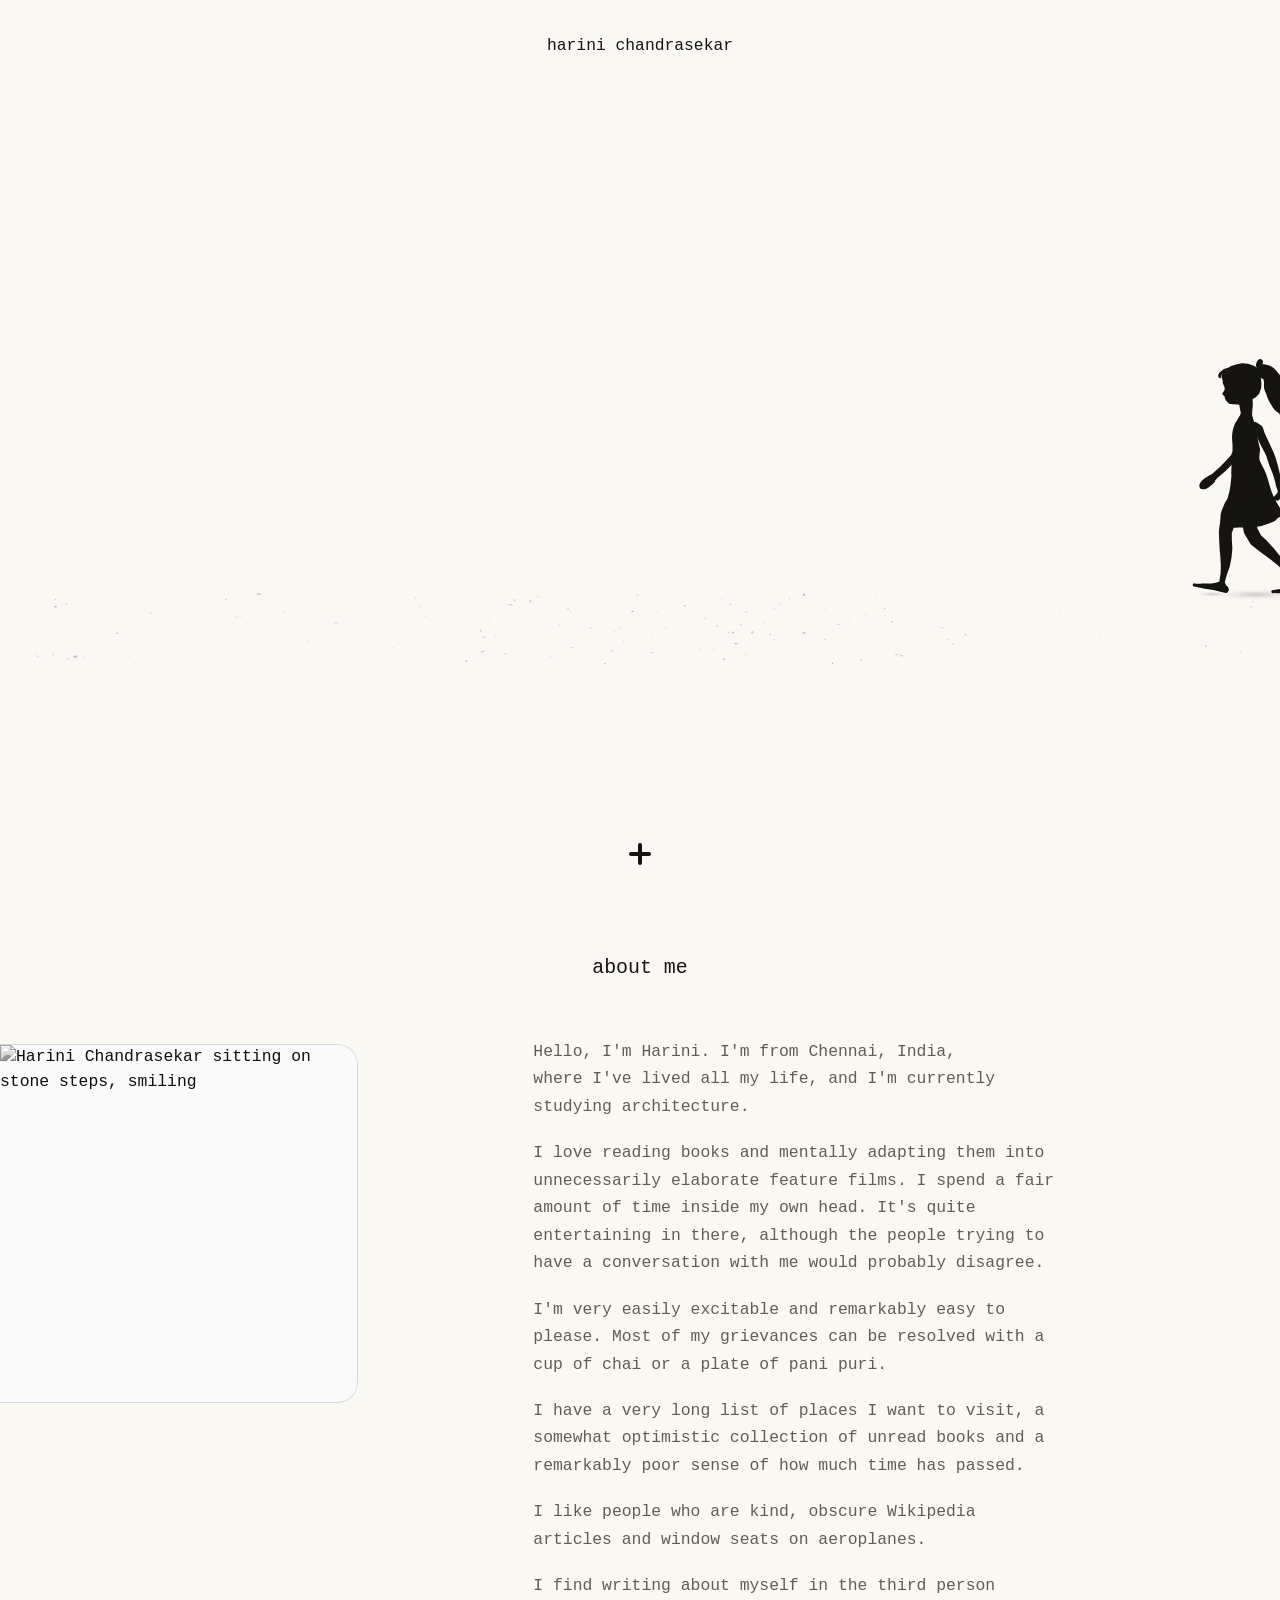
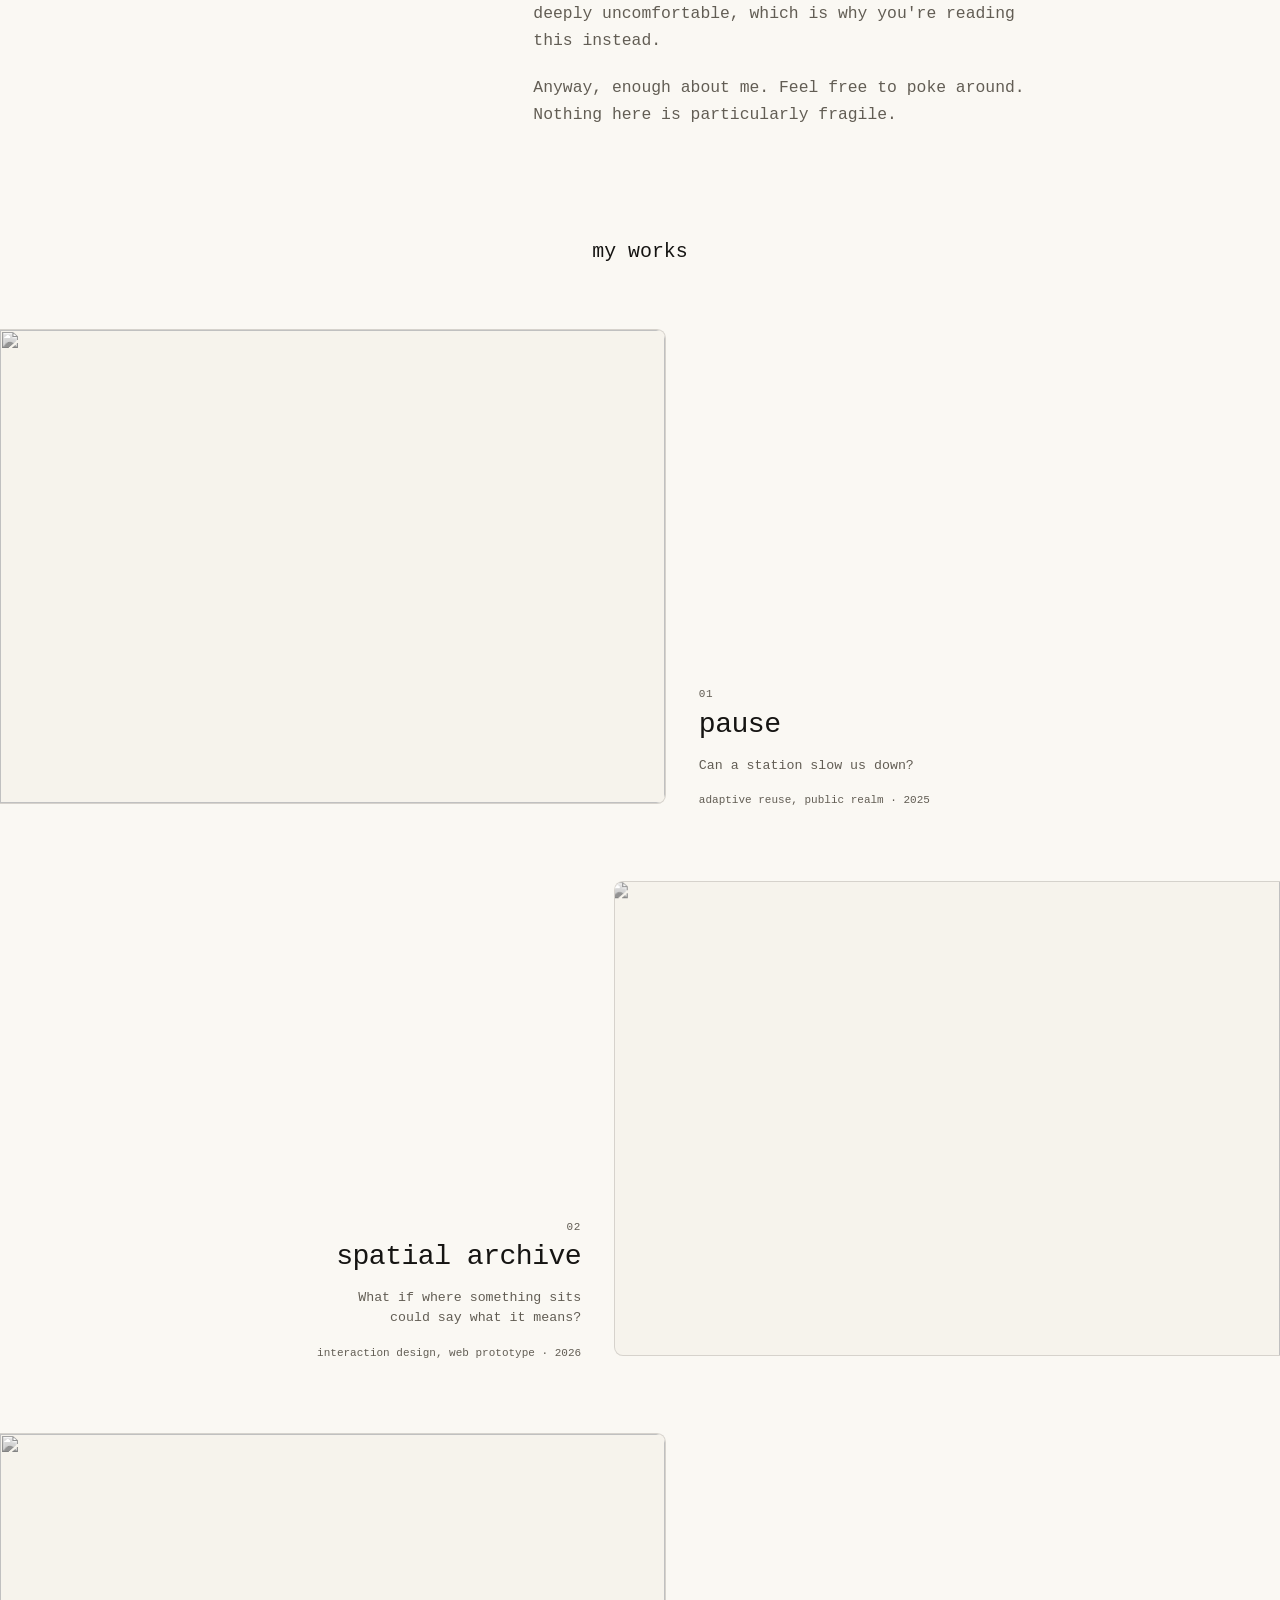
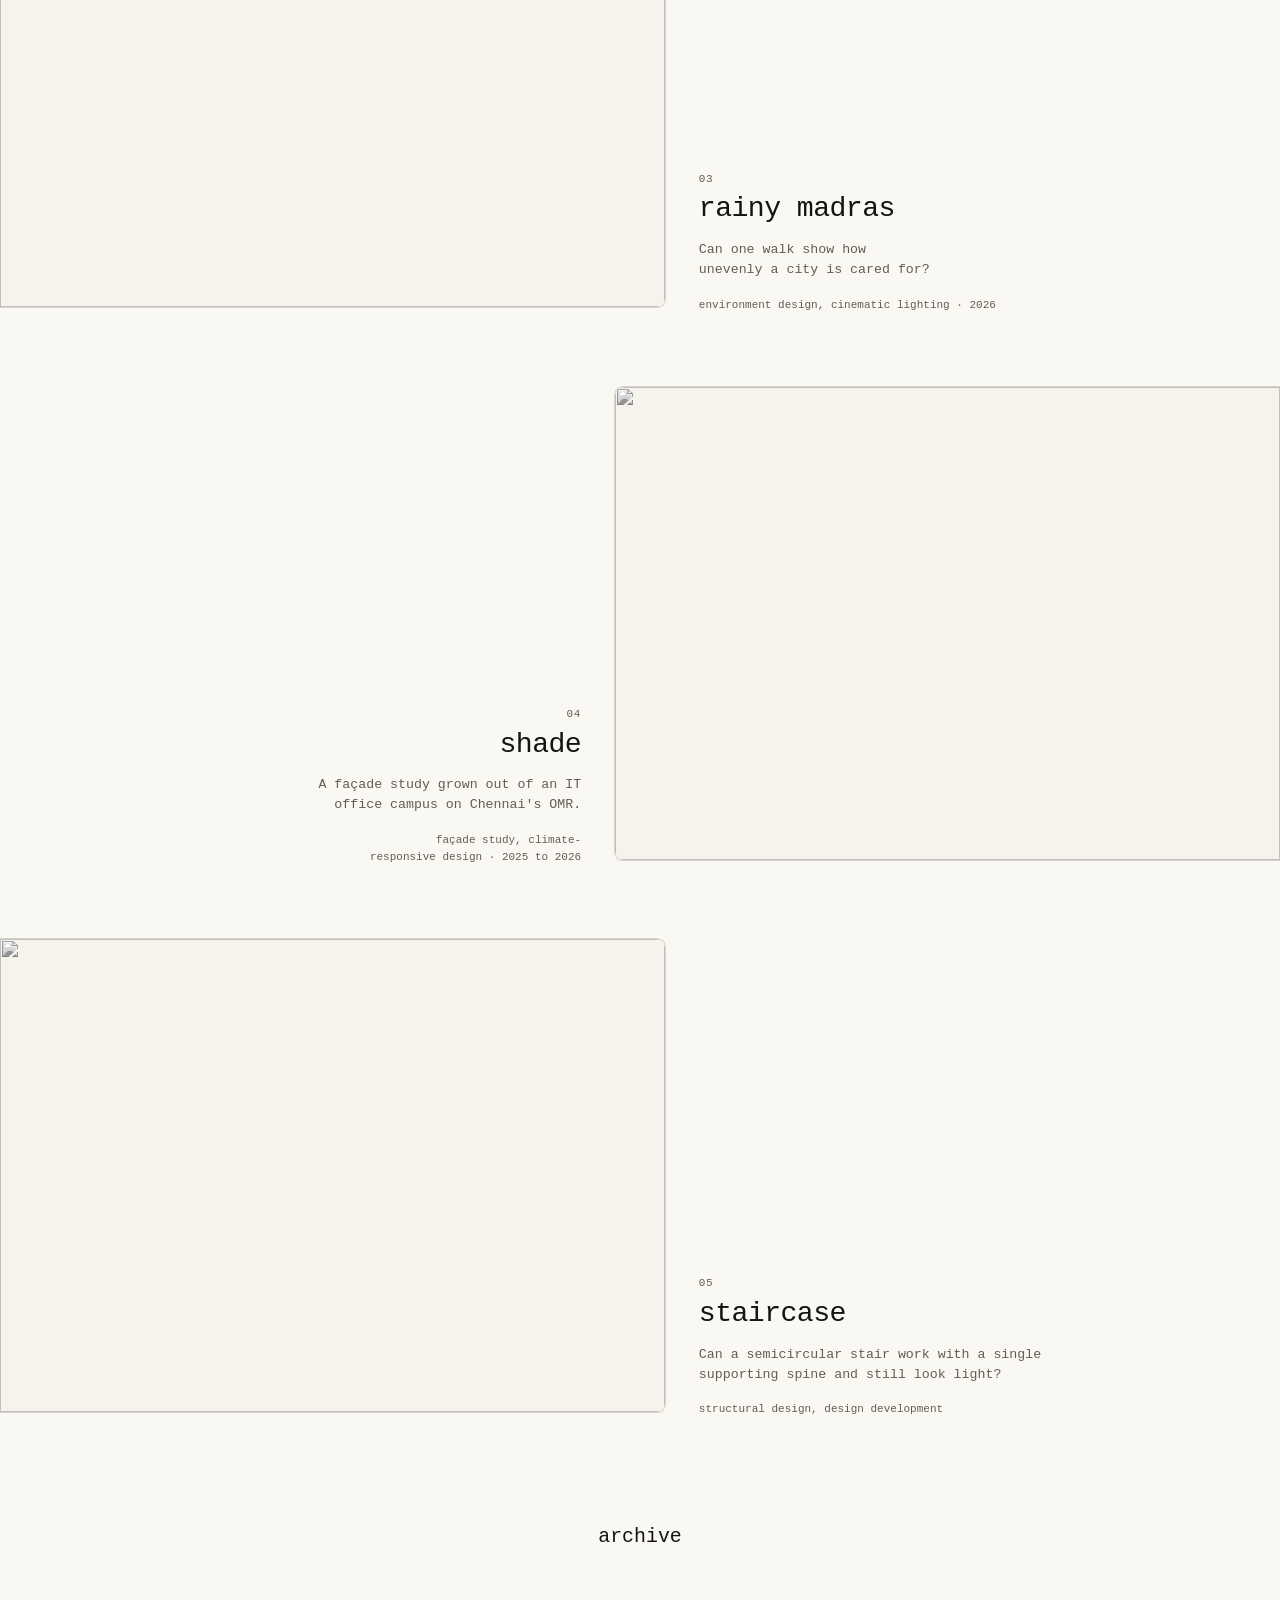
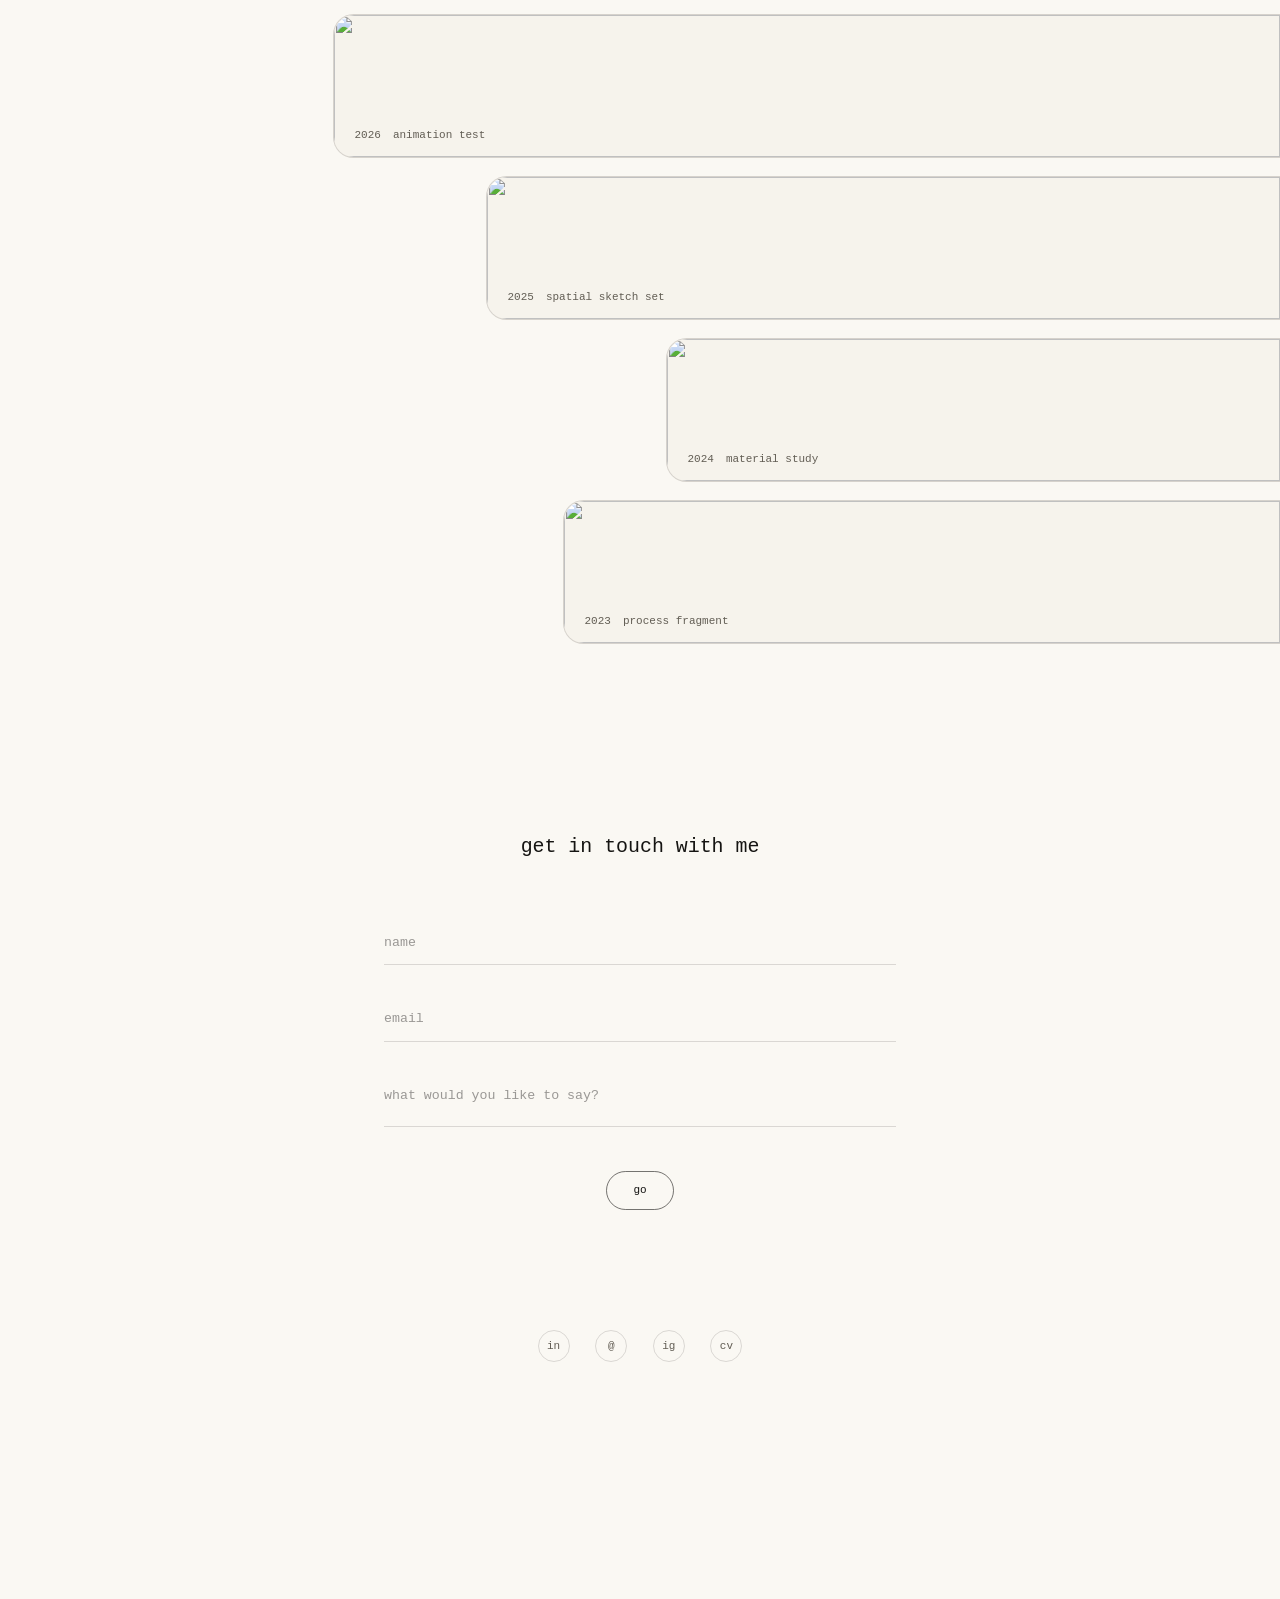
==== commit f708b77d: "About me: her new text (24 Nov) Co-Authored-By: Claude Opus 5.5 <noreply@anthropic.com>" ====
--- a/index.html
+++ b/index.html
@@ -109,9 +109,13 @@
             </picture>
           </figure>
           <div class="about-copy">
-            <p>Hi, I'm Harini. I have a slightly odd mix of interests. I love maths and logic puzzles, but I also love painting, sketching, animation, reading and making things with my hands. I'm decent at some of these, interested in all of them, and not at all thrilled about ever having to pick just one.</p>
-            <p>I also think in pictures, which is less mystical than it sounds. Say "apple" and a fully lit one turns up in my head, ready to be spun around. It's why a sixteen-hour book becomes a sixteen-hour film that I direct entirely by myself, casting and camera angles included. My brother can't picture anything at all, and he has been trying to understand how my head works ever since. Honestly, so have I.</p>
-            <p>I like plans. I also can't leave finished things alone, so I go back to check whether I got them right and find, fairly often, that I didn't. Paulo Coelho says the universe conspires to help you when you really want something. So far it has mostly helped me by making things refuse to line up. I haven't found my pyramids yet, but I'm quite enjoying the sand.</p>
+            <p>Hello, I'm Harini. I'm from Chennai, India, where I've lived all my life, and I'm currently studying architecture.</p>
+            <p>I love reading books and mentally adapting them into unnecessarily elaborate feature films. I spend a fair amount of time inside my own head. It's quite entertaining in there, although the people trying to have a conversation with me would probably disagree.</p>
+            <p>I'm very easily excitable and remarkably easy to please. Most of my grievances can be resolved with a cup of chai or a plate of pani puri.</p>
+            <p>I have a very long list of places I want to visit, a somewhat optimistic collection of unread books and a remarkably poor sense of how much time has passed.</p>
+            <p>I like people who are kind, obscure Wikipedia articles and window seats on aeroplanes.</p>
+            <p>I find writing about myself in the third person deeply uncomfortable, which is why you're reading this instead.</p>
+            <p>Anyway, enough about me. Feel free to poke around. Nothing here is particularly fragile.</p>
           </div>
           <span class="about-ledge" aria-hidden="true"></span>
         </div>
--- a/styles/motion.css
+++ b/styles/motion.css
@@ -601,6 +601,7 @@
   --ball-scale-x: 1;
   --ball-scale-y: 1;
   --ball-rotation: 0deg;
+  --ball-stretch-angle: 0deg; /* squash / stretch along this direction (navigation-ball.js) */
   --ball-sphere-opacity: 0;
   position: fixed;
   left: 0;
@@ -620,7 +621,7 @@
     calc(var(--ball-x) - (var(--ball-size) / 2)),
     calc(var(--ball-y) - (var(--ball-size) / 2) + var(--ball-lift)),
     0
-  ) scale(var(--ball-scale-x), var(--ball-scale-y));
+  ) rotate(var(--ball-stretch-angle)) scale(var(--ball-scale-x), var(--ball-scale-y)) rotate(calc(-1 * var(--ball-stretch-angle)));
   will-change: transform, opacity;
   box-shadow: none;
 }
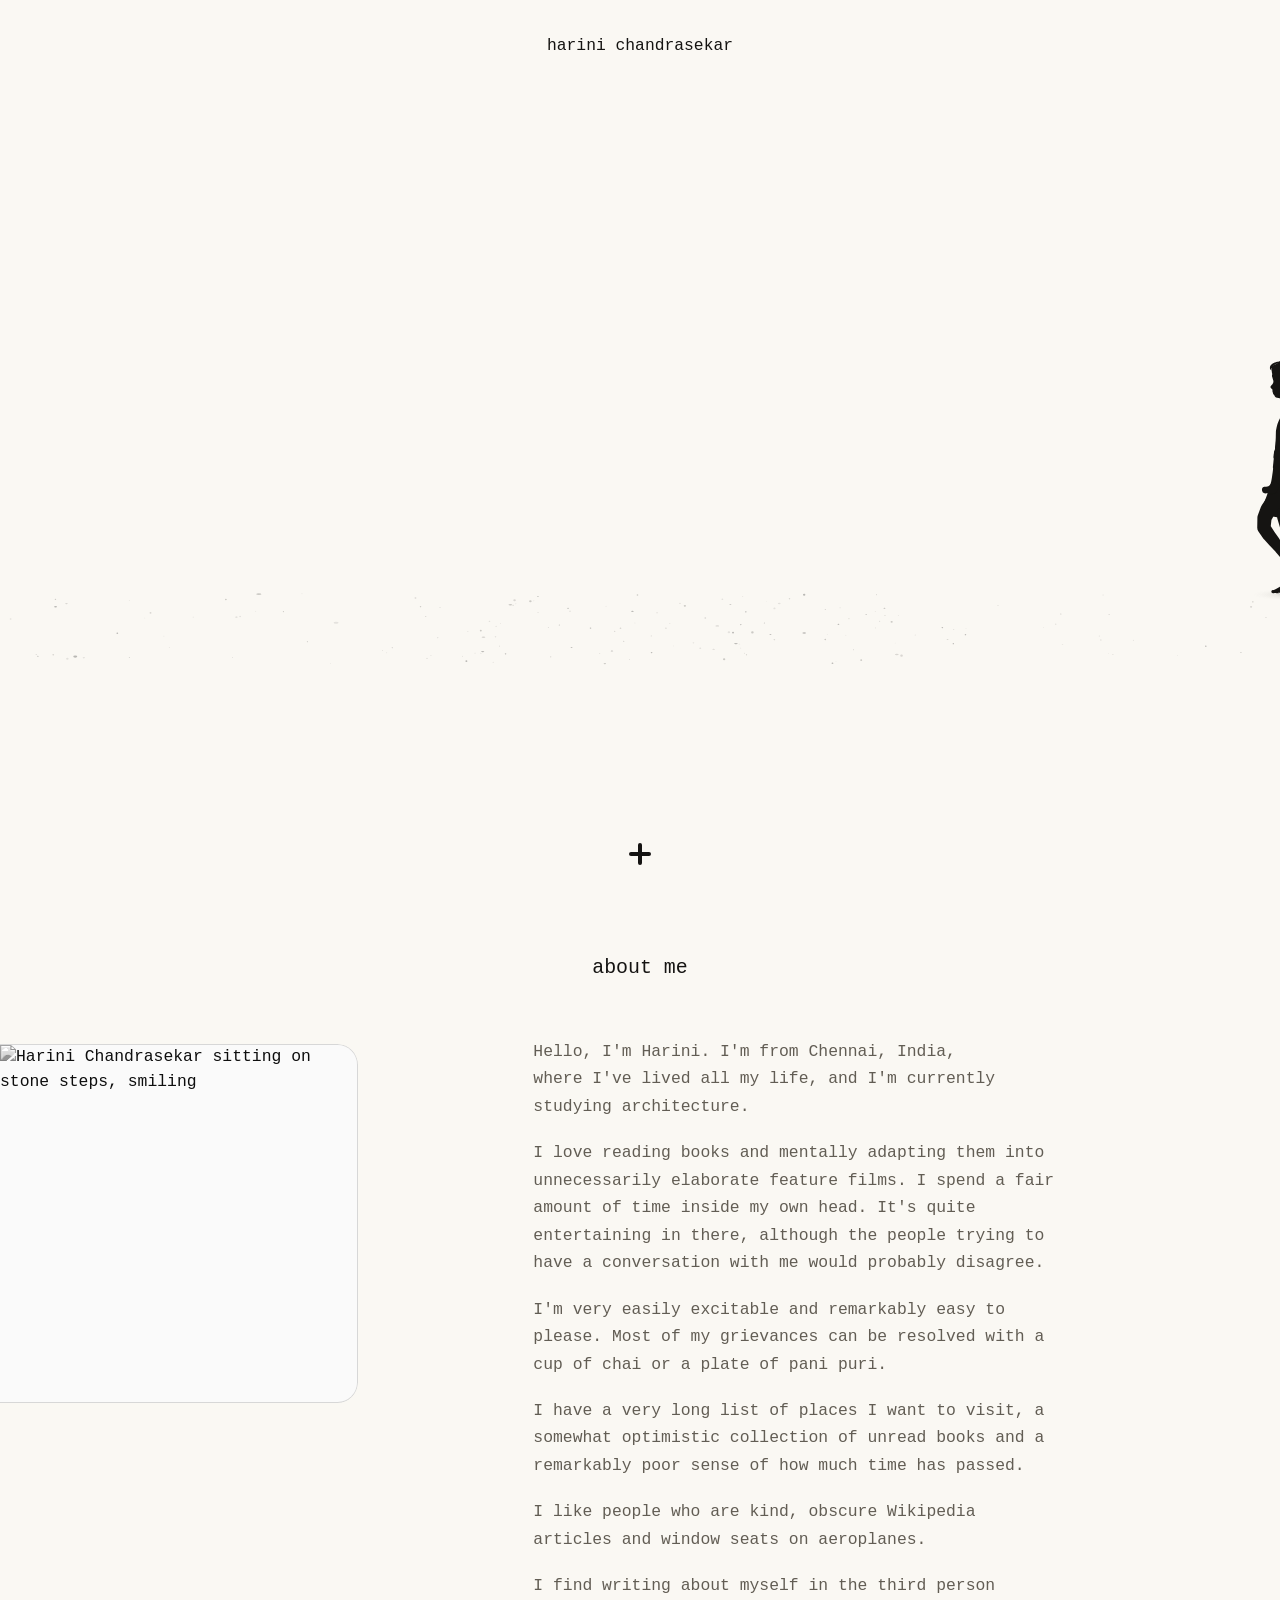
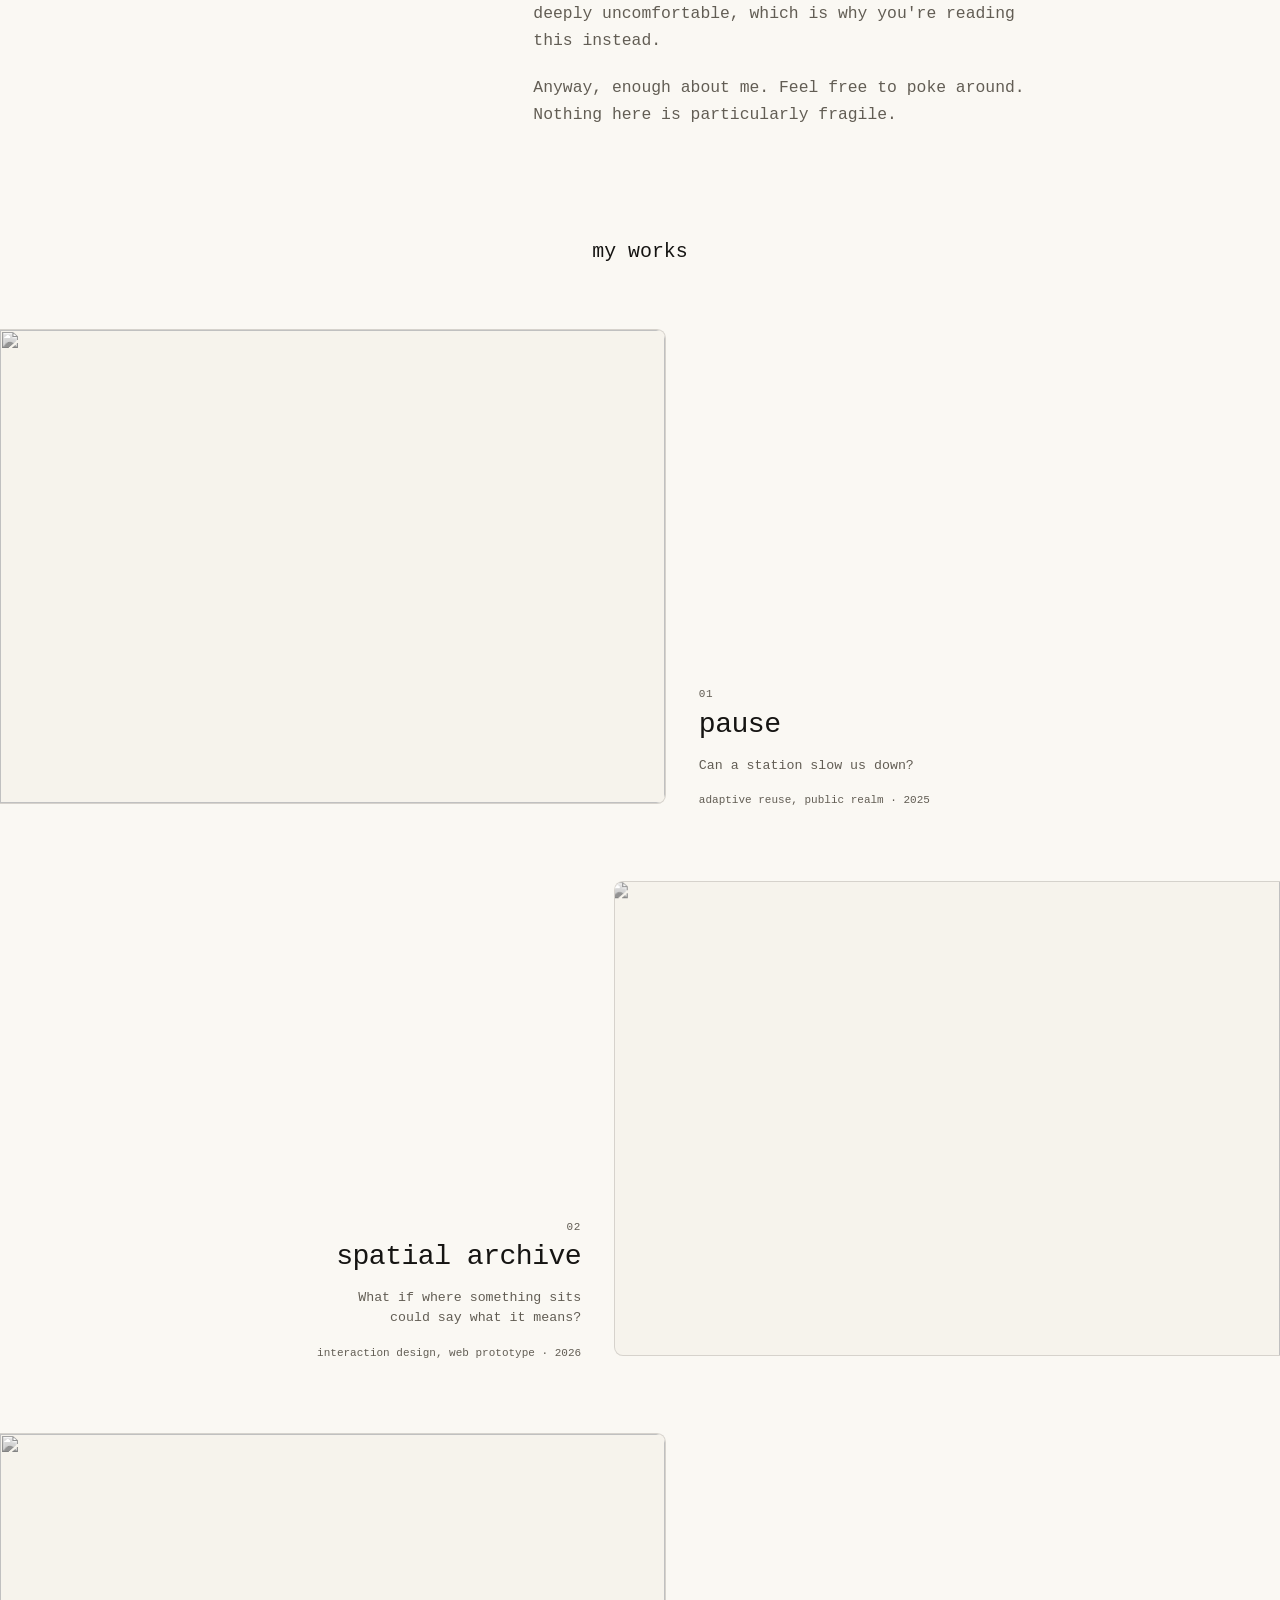
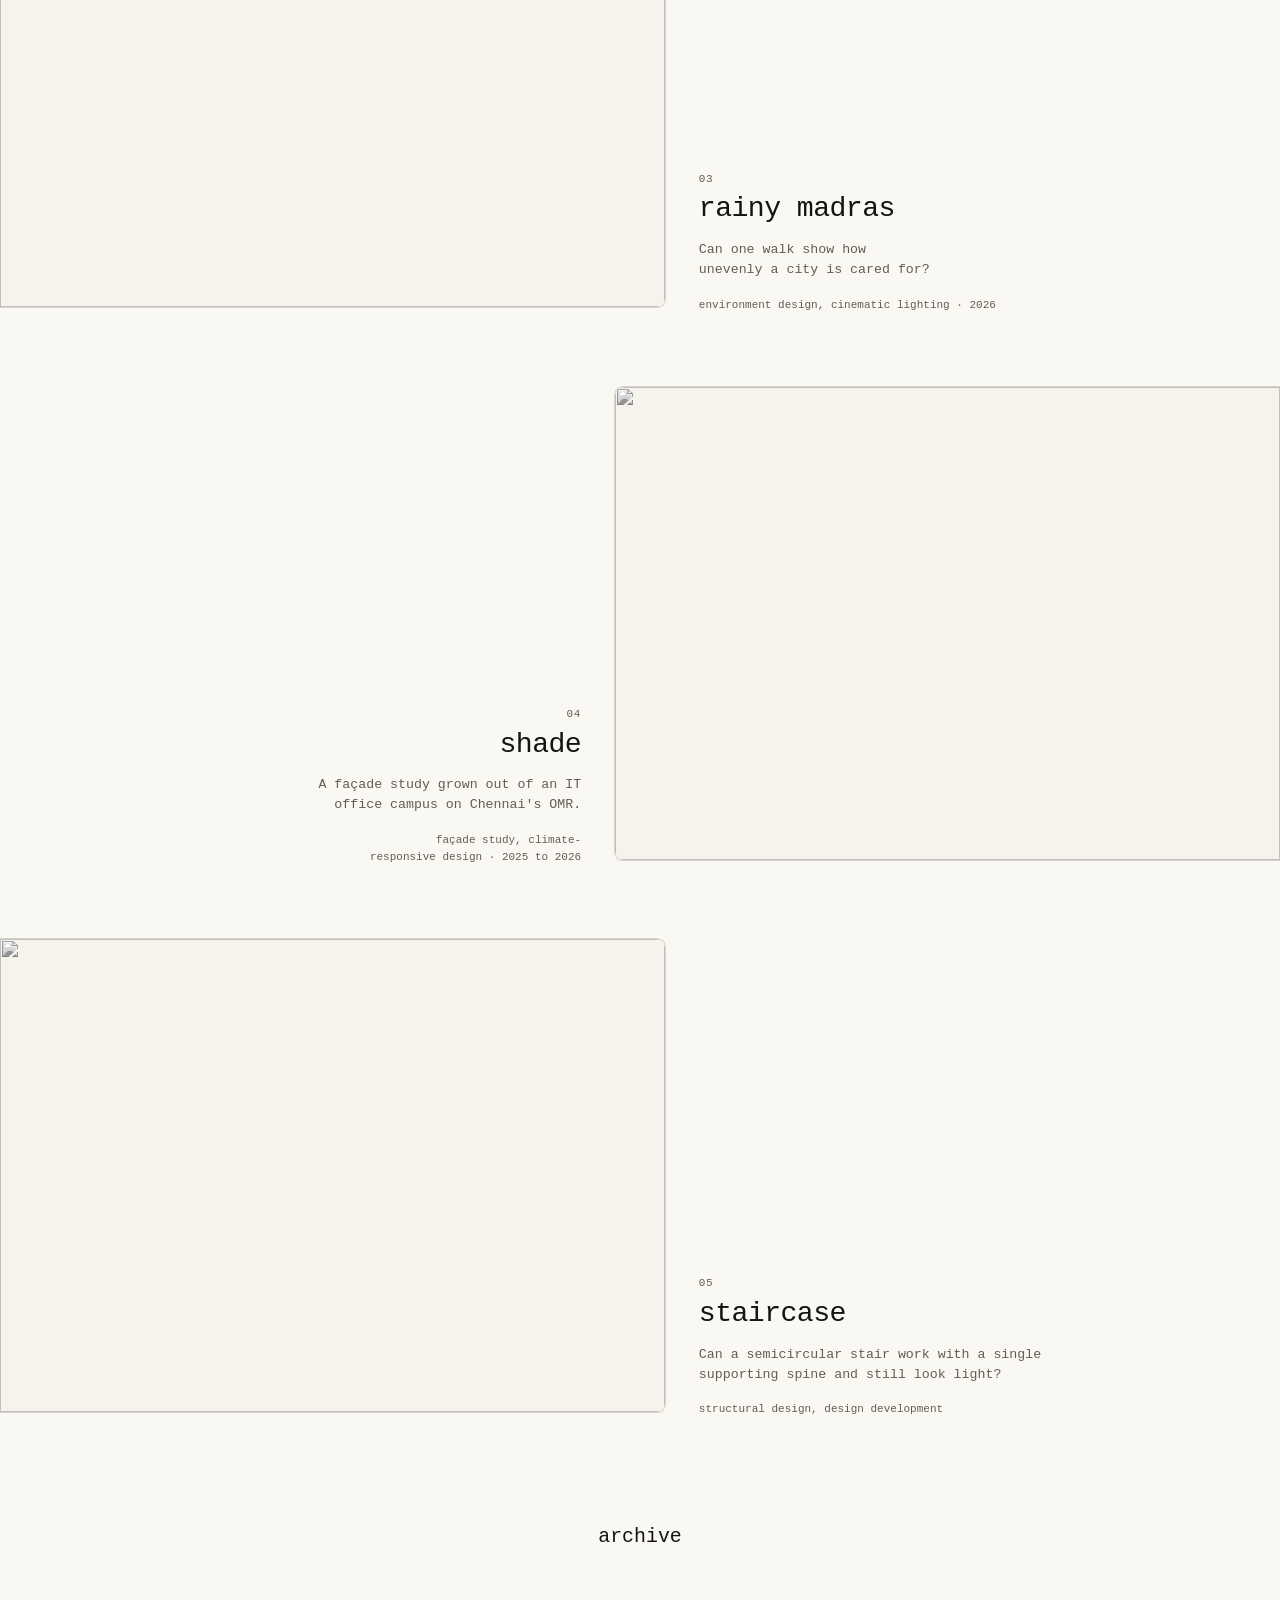
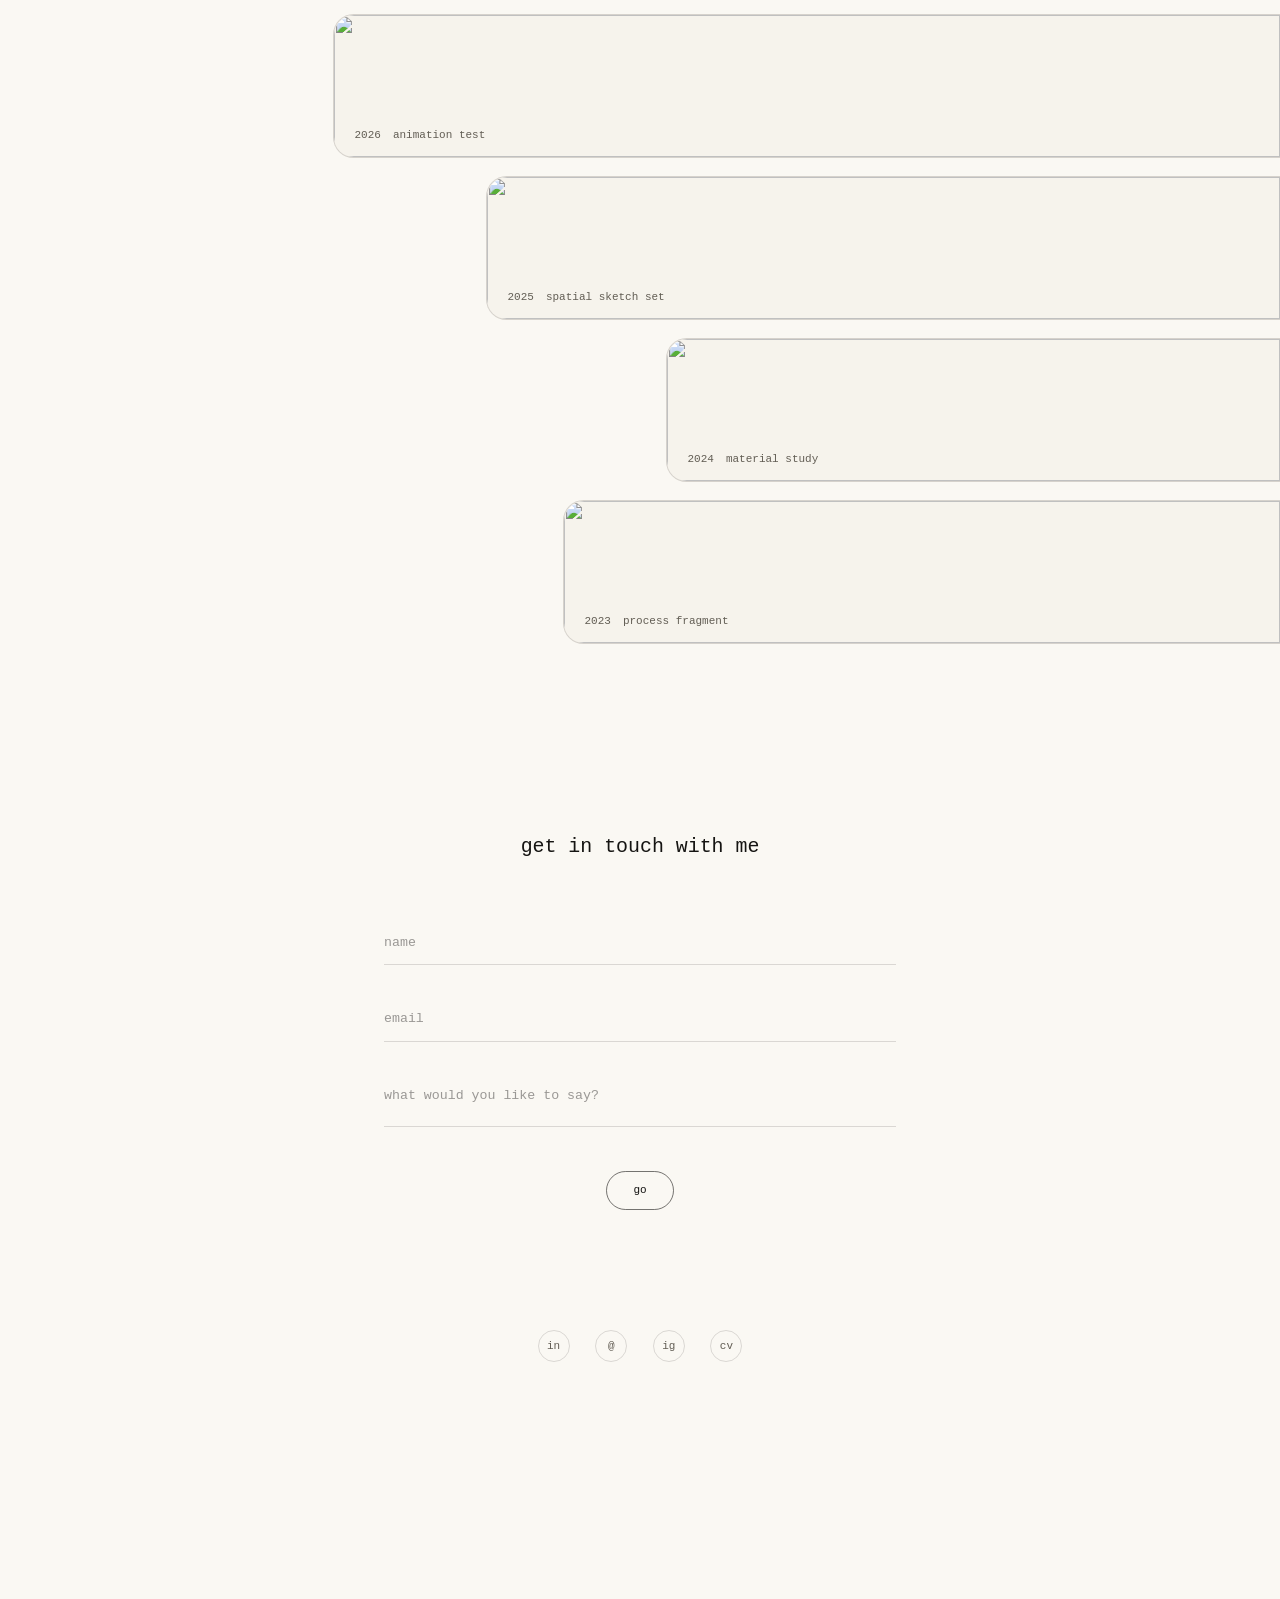
==== commit b03ffa51: "Share card links point to harini.xyz (the CNAME) Co-Authored-By: Claude Opus 5.5 <noreply@anthropic." ====
--- a/index.html
+++ b/index.html
@@ -27,8 +27,8 @@
     <meta property="og:type" content="website">
     <meta property="og:title" content="Harini Chandrasekar">
     <meta property="og:description" content="Personal portfolio website for Harini Chandrasekar.">
-    <meta property="og:url" content="https://harinichandrasekar0912.github.io/harini-portolfio/">
-    <meta property="og:image" content="https://harinichandrasekar0912.github.io/harini-portolfio/assets/images/social/og-image.png">
+    <meta property="og:url" content="https://harini.xyz/">
+    <meta property="og:image" content="https://harini.xyz/assets/images/social/og-image.png">
     <meta property="og:image:width" content="1200">
     <meta property="og:image:height" content="630">
     <meta property="og:image:alt" content="The silhouette of a girl sketching her thoughts in the air, under the name Harini Chandrasekar.">
